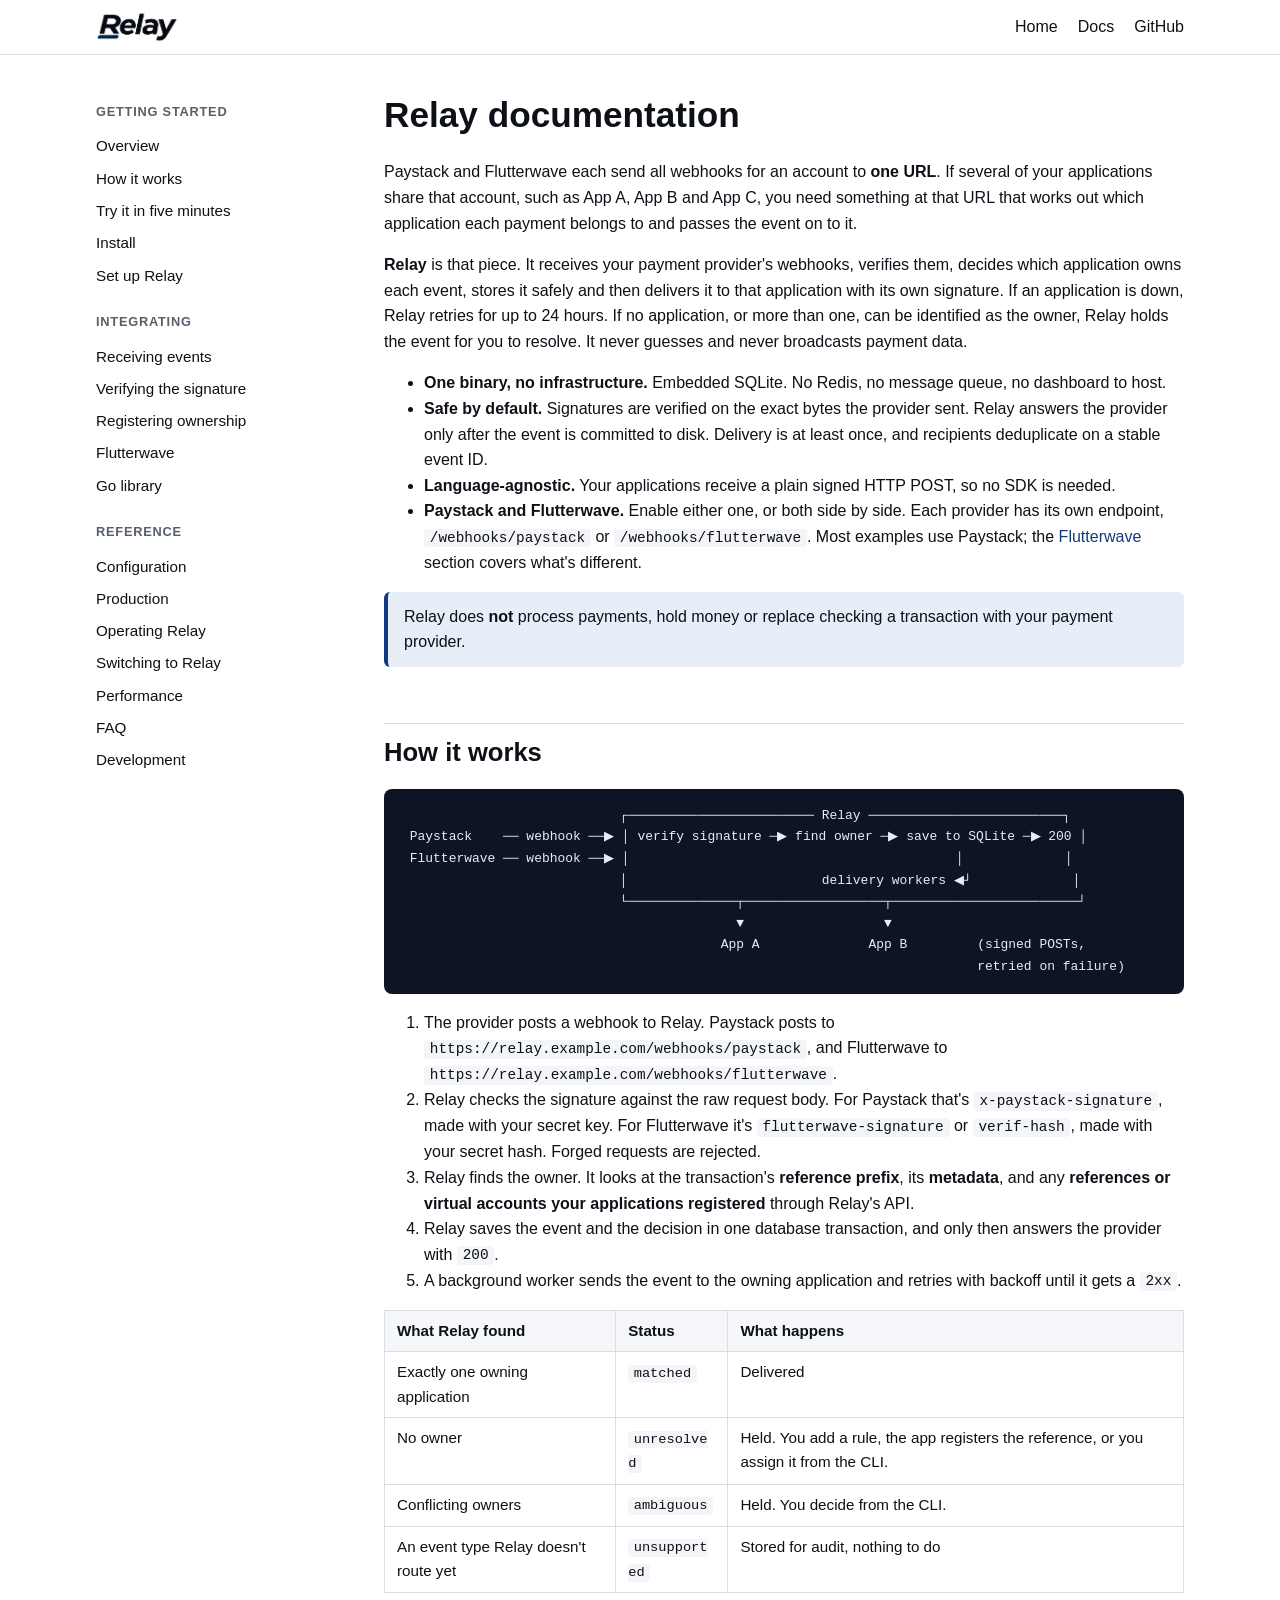
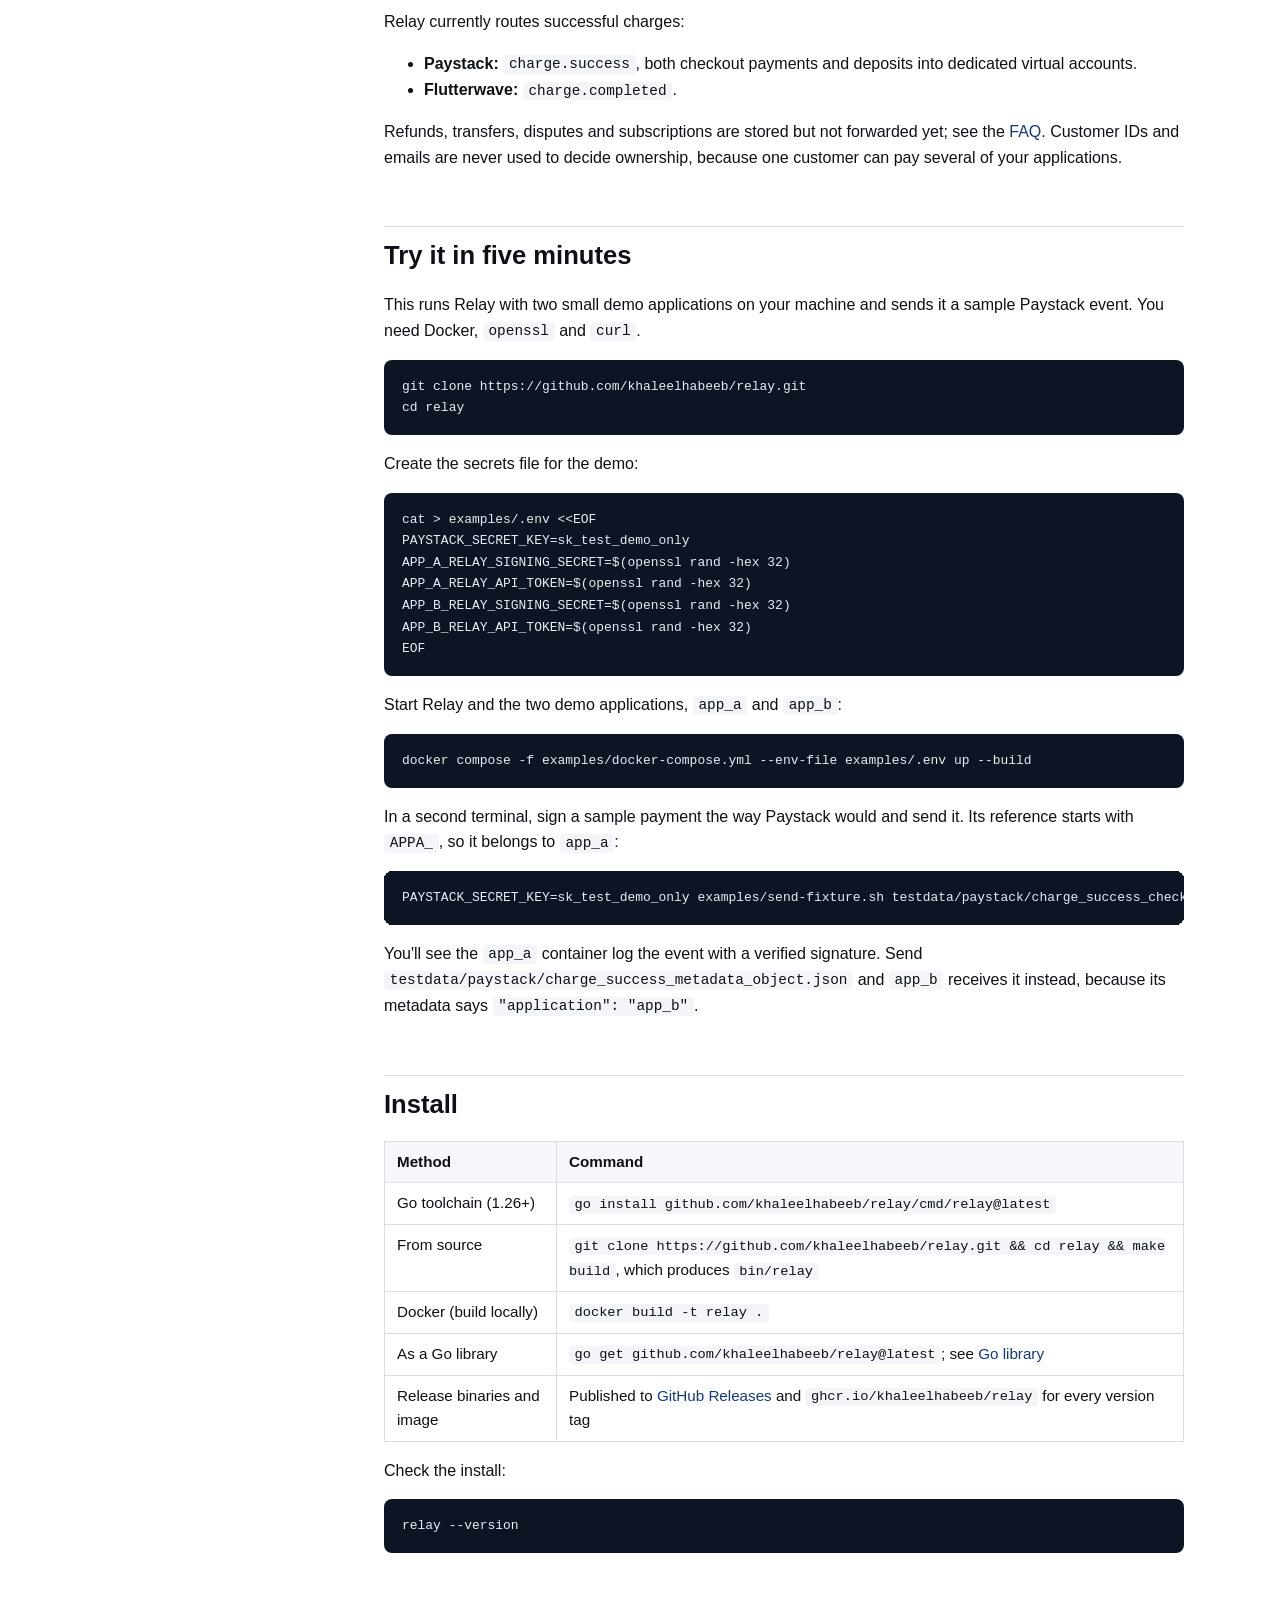
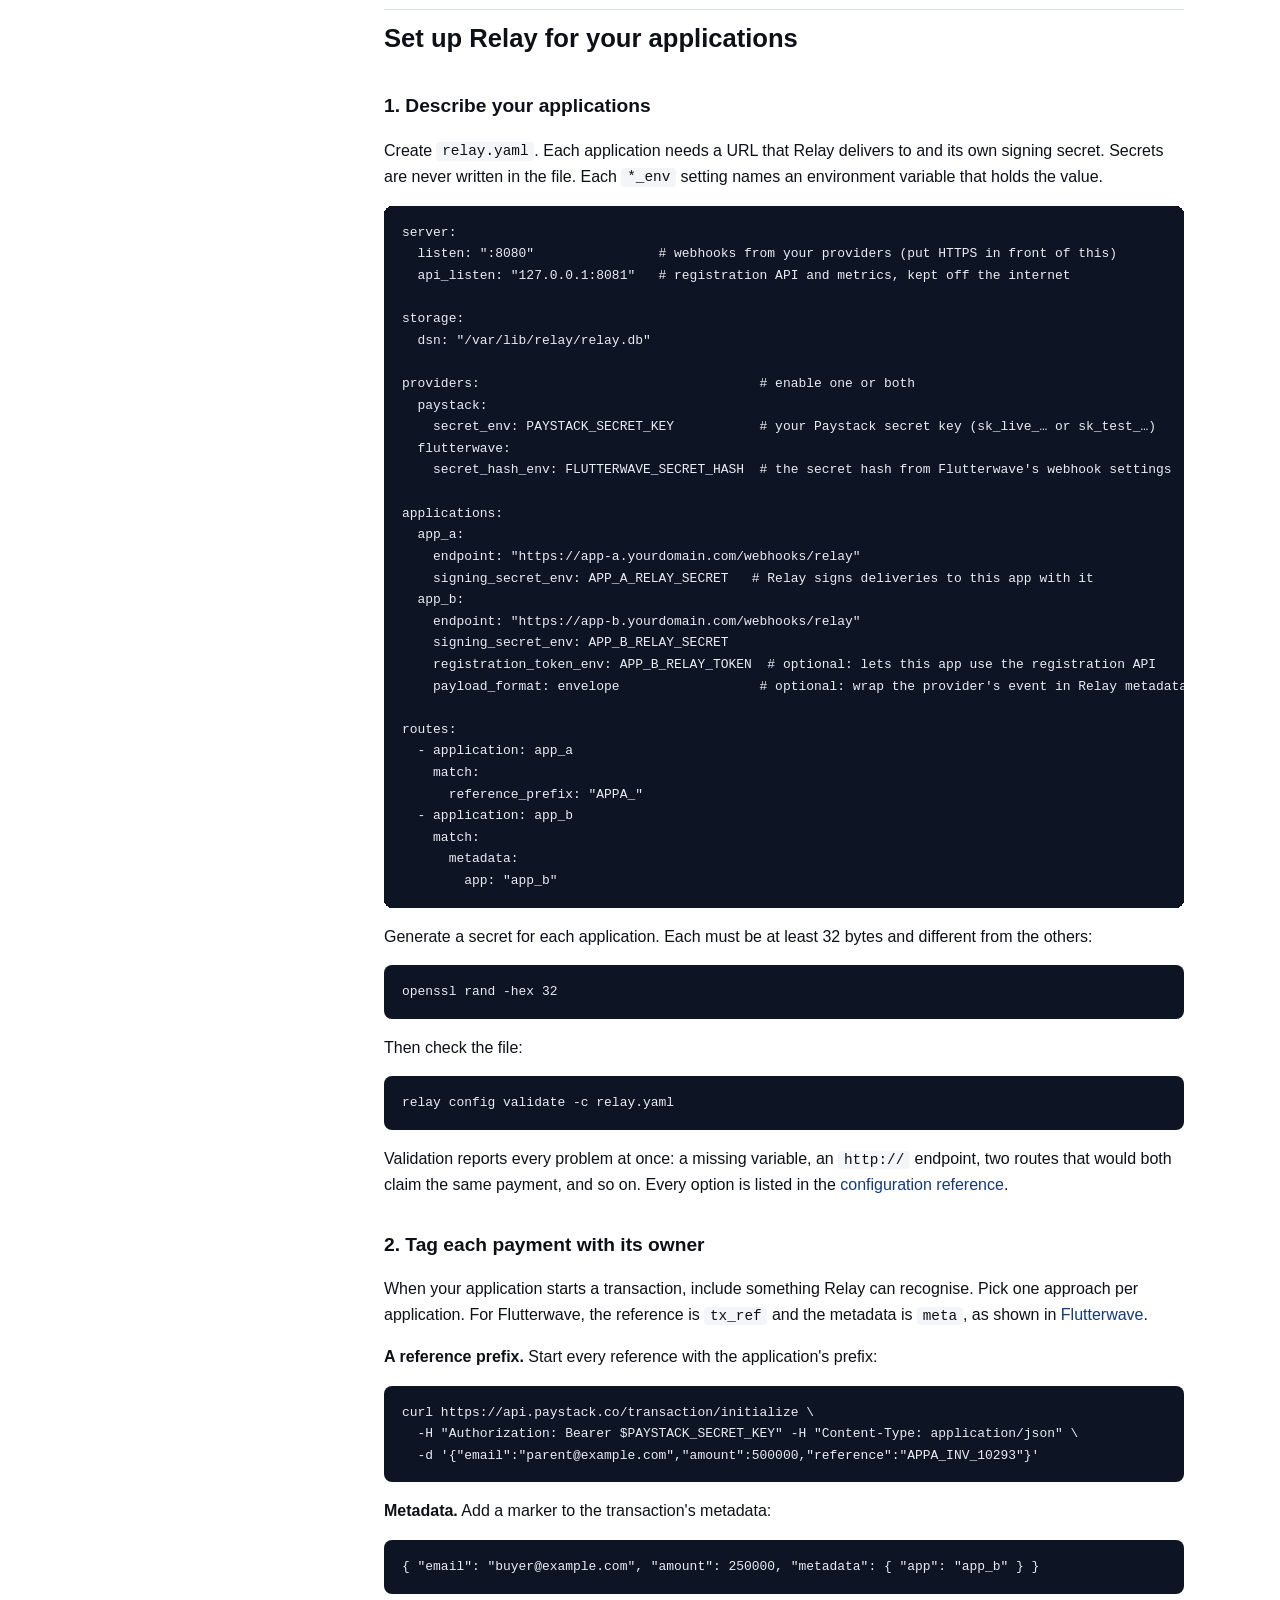
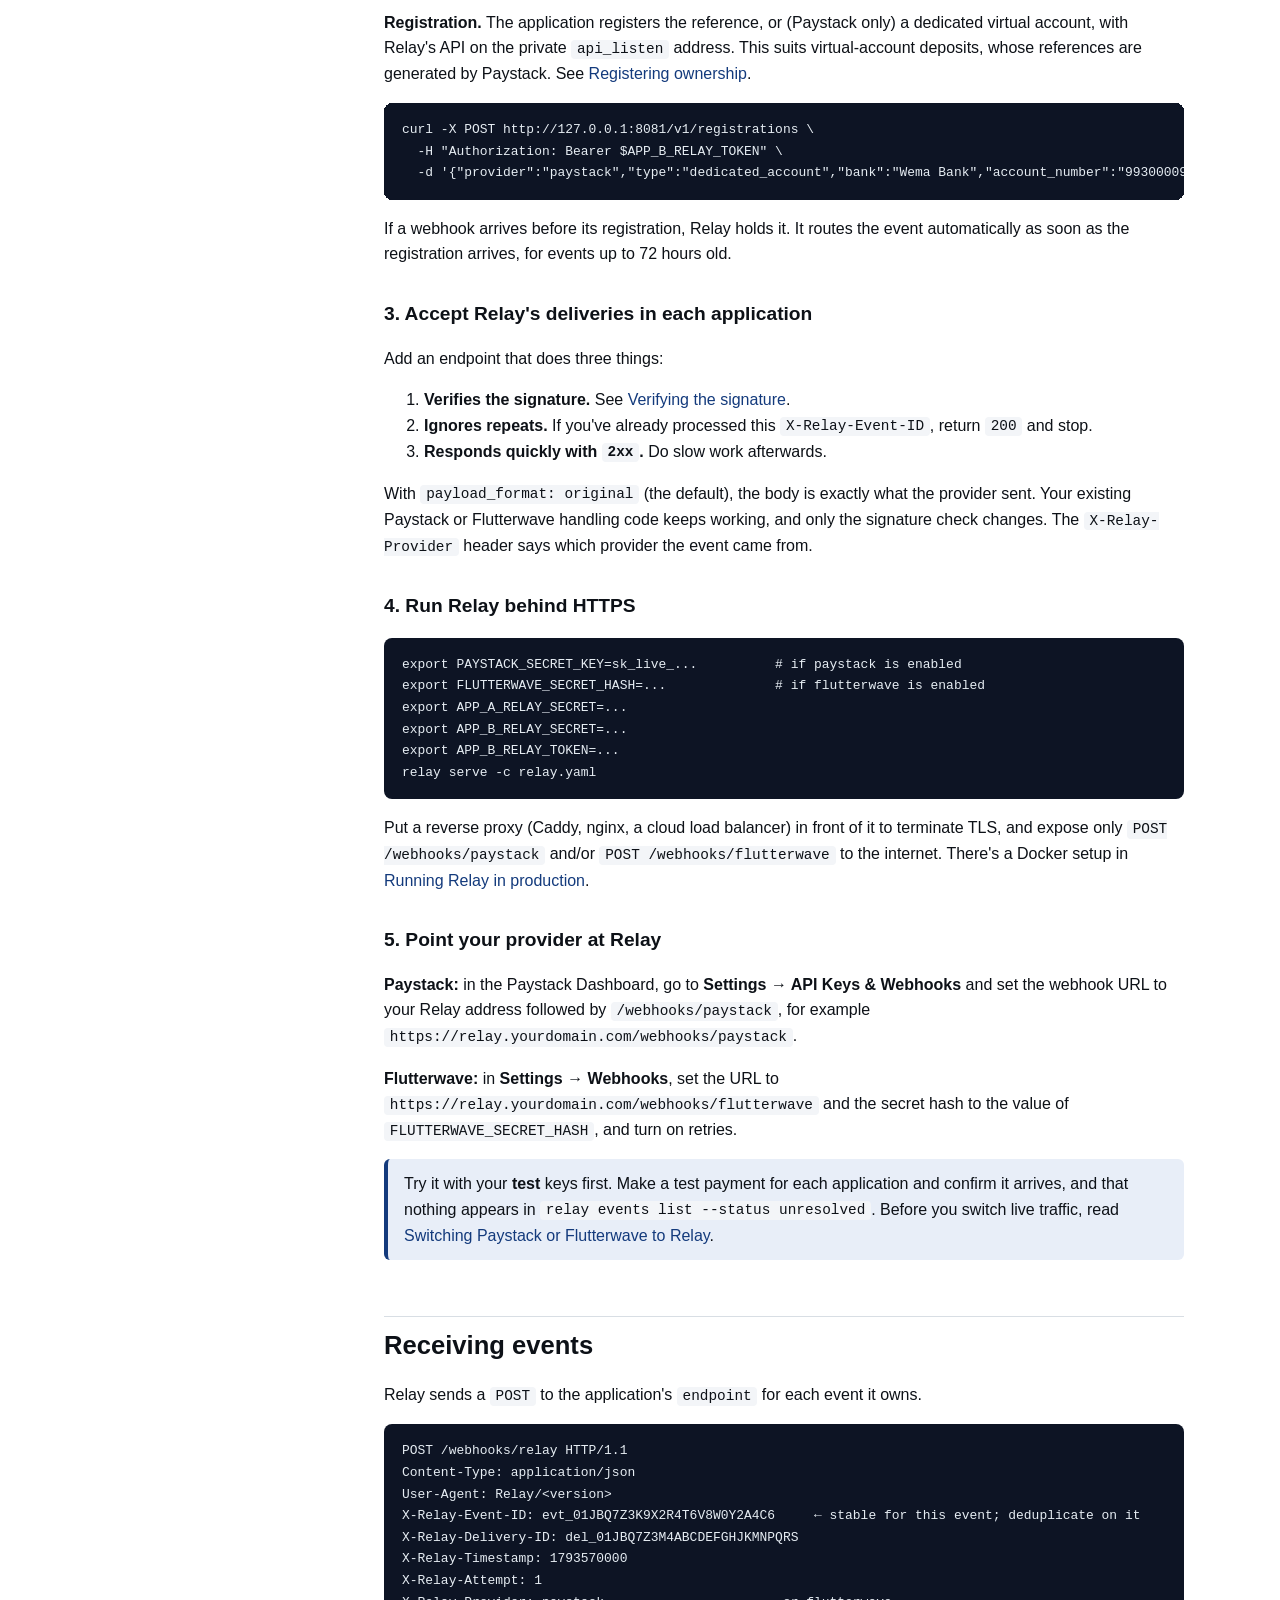
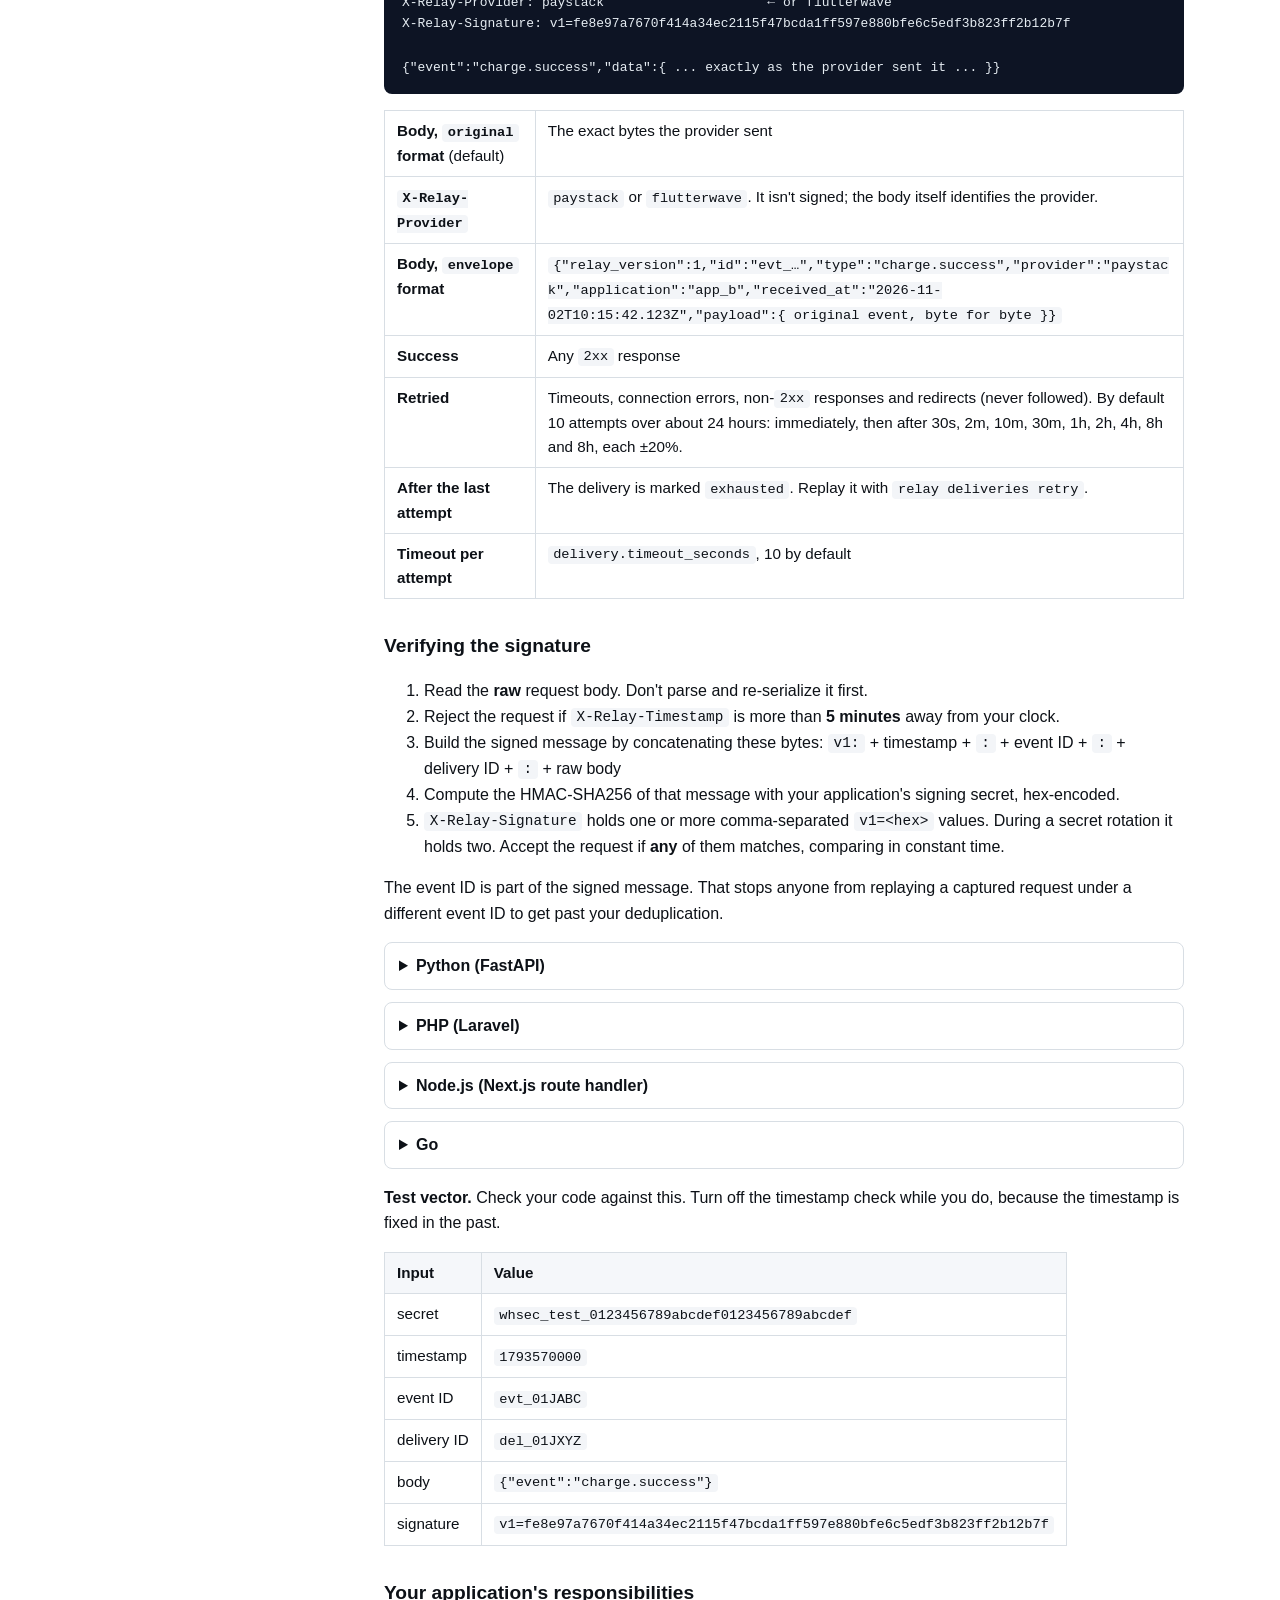
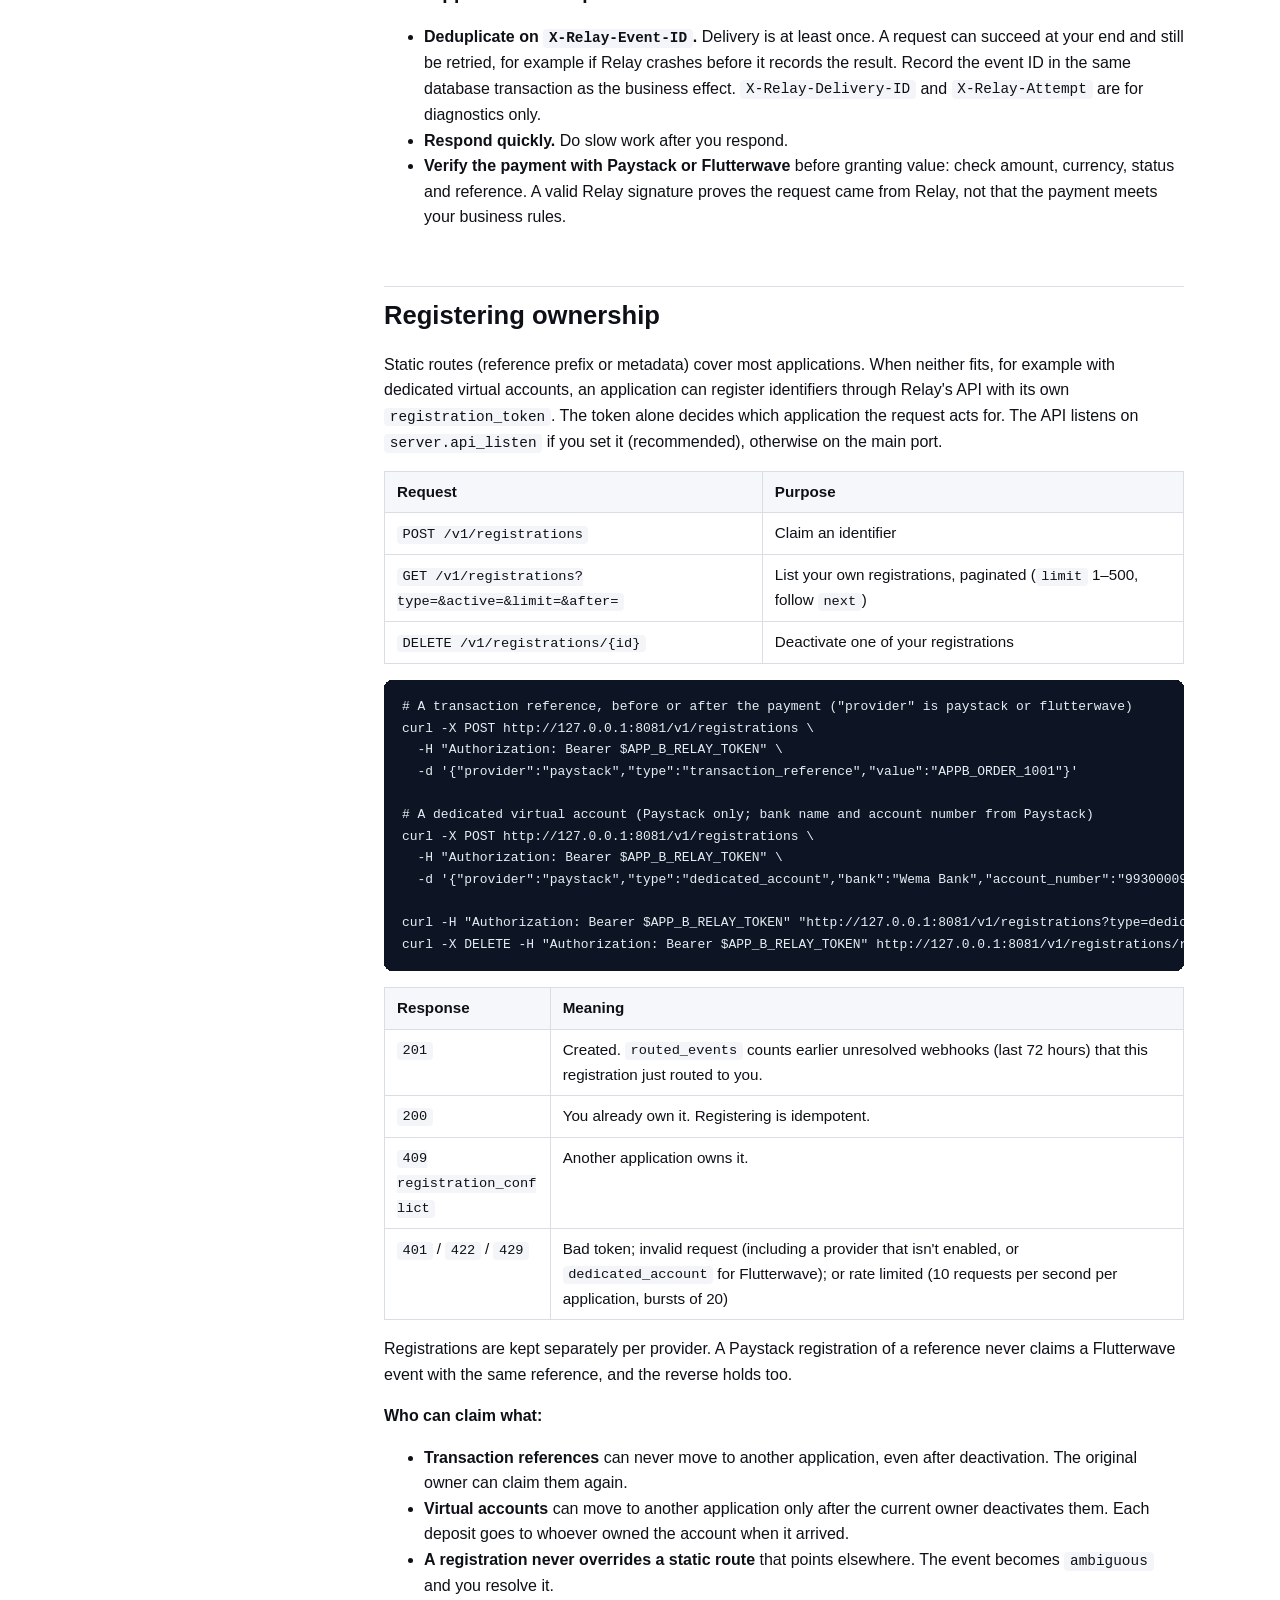
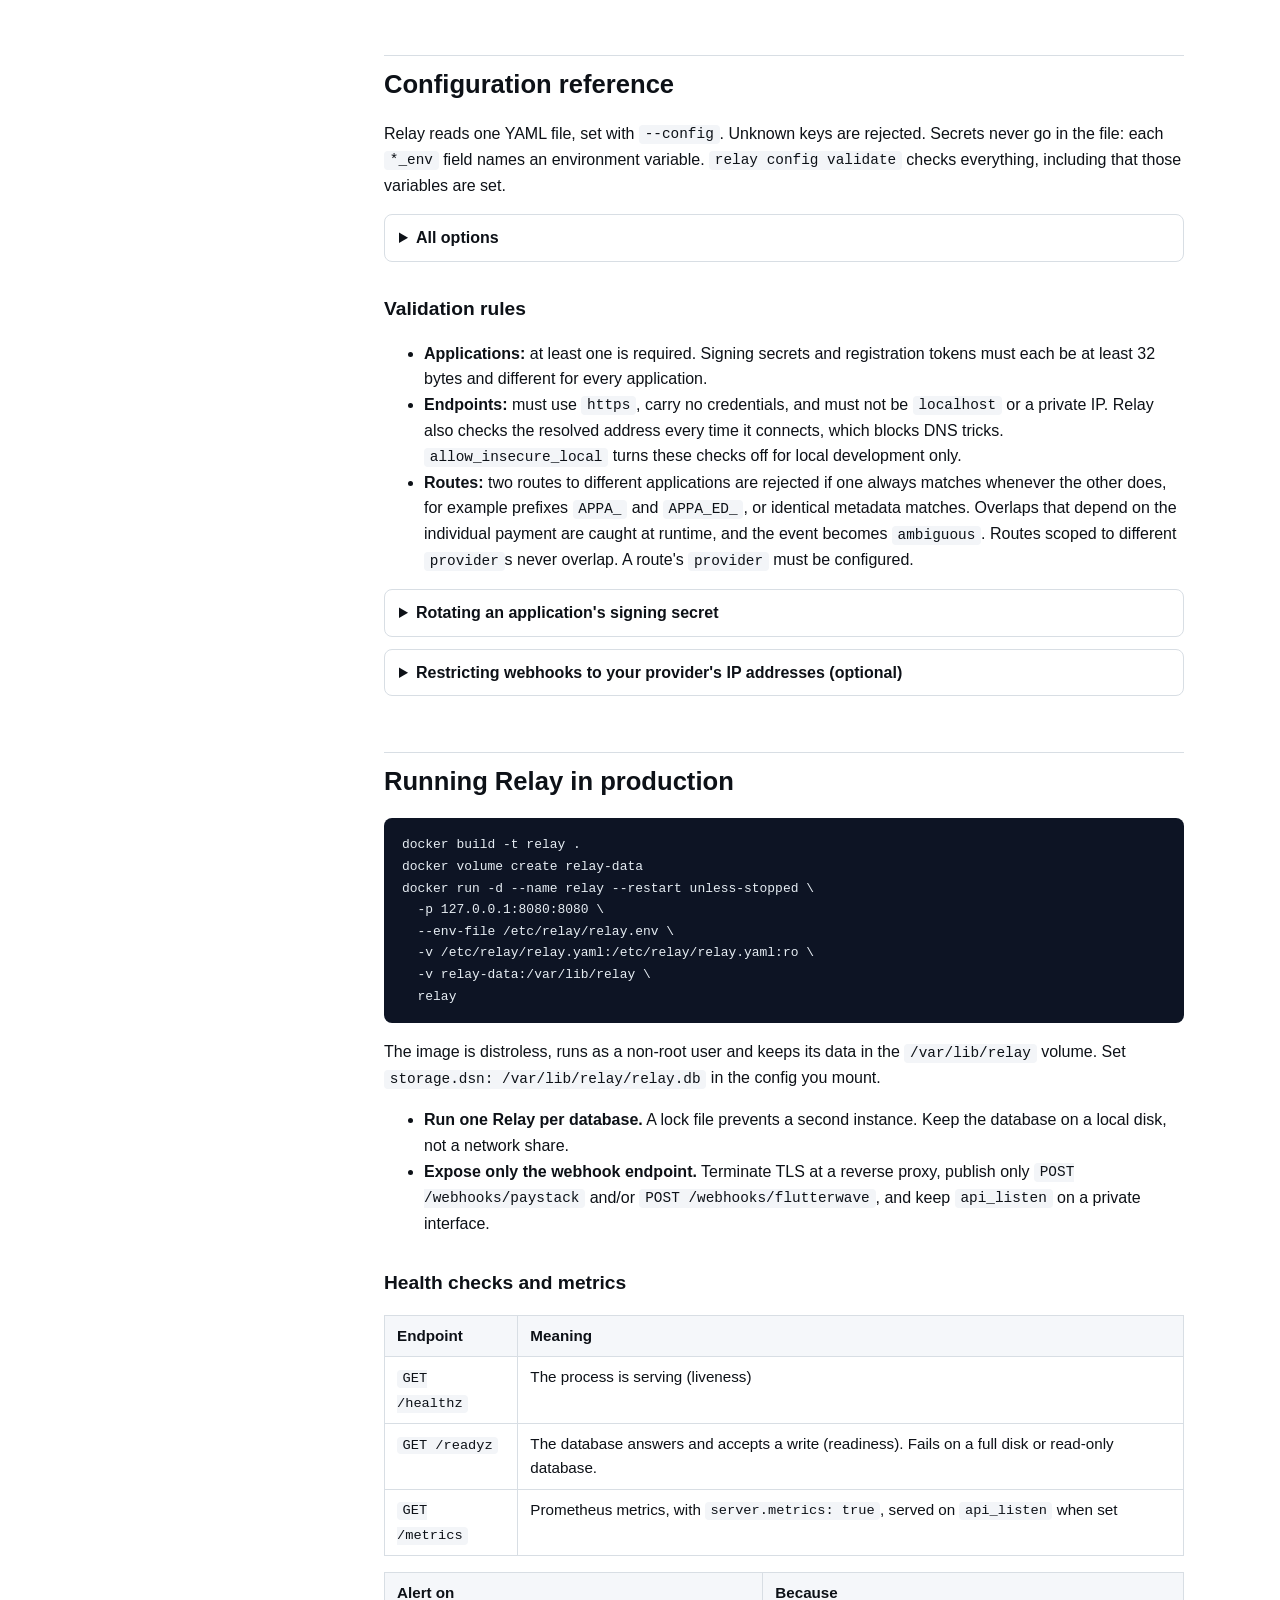
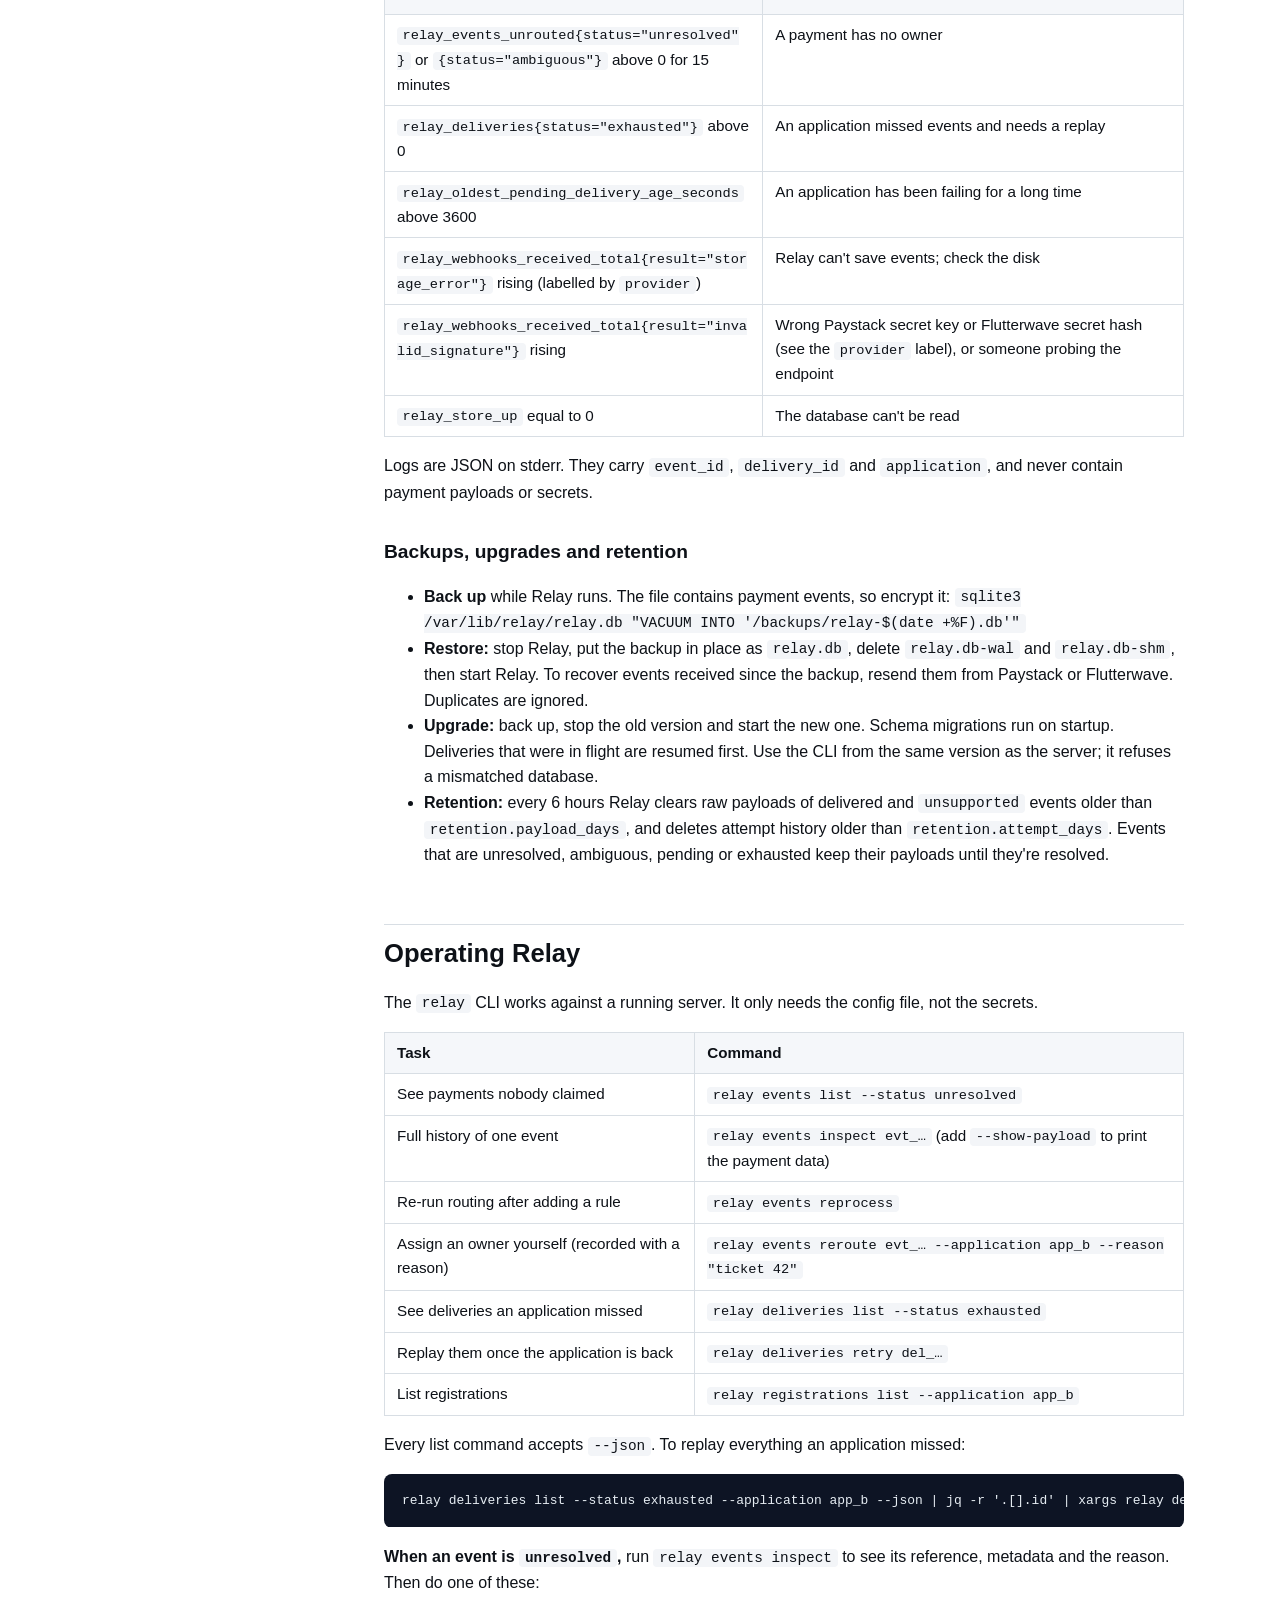
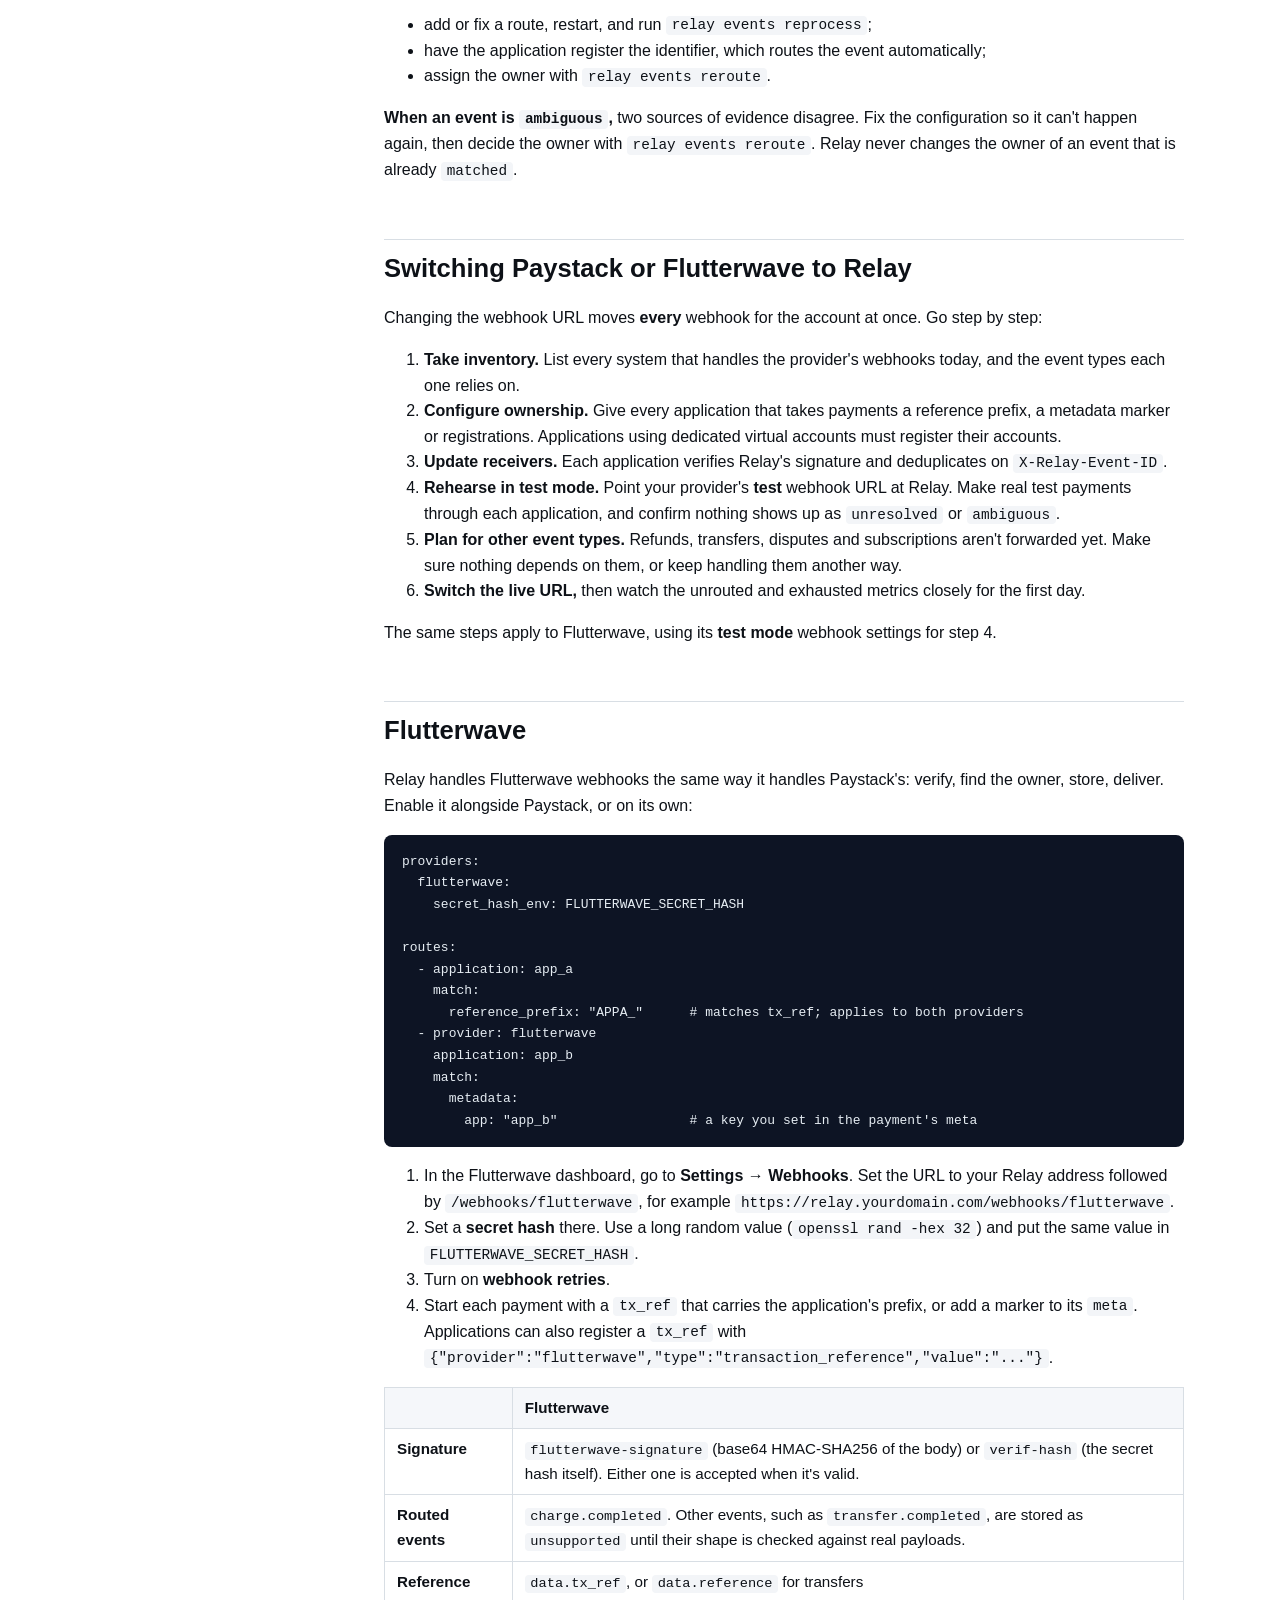
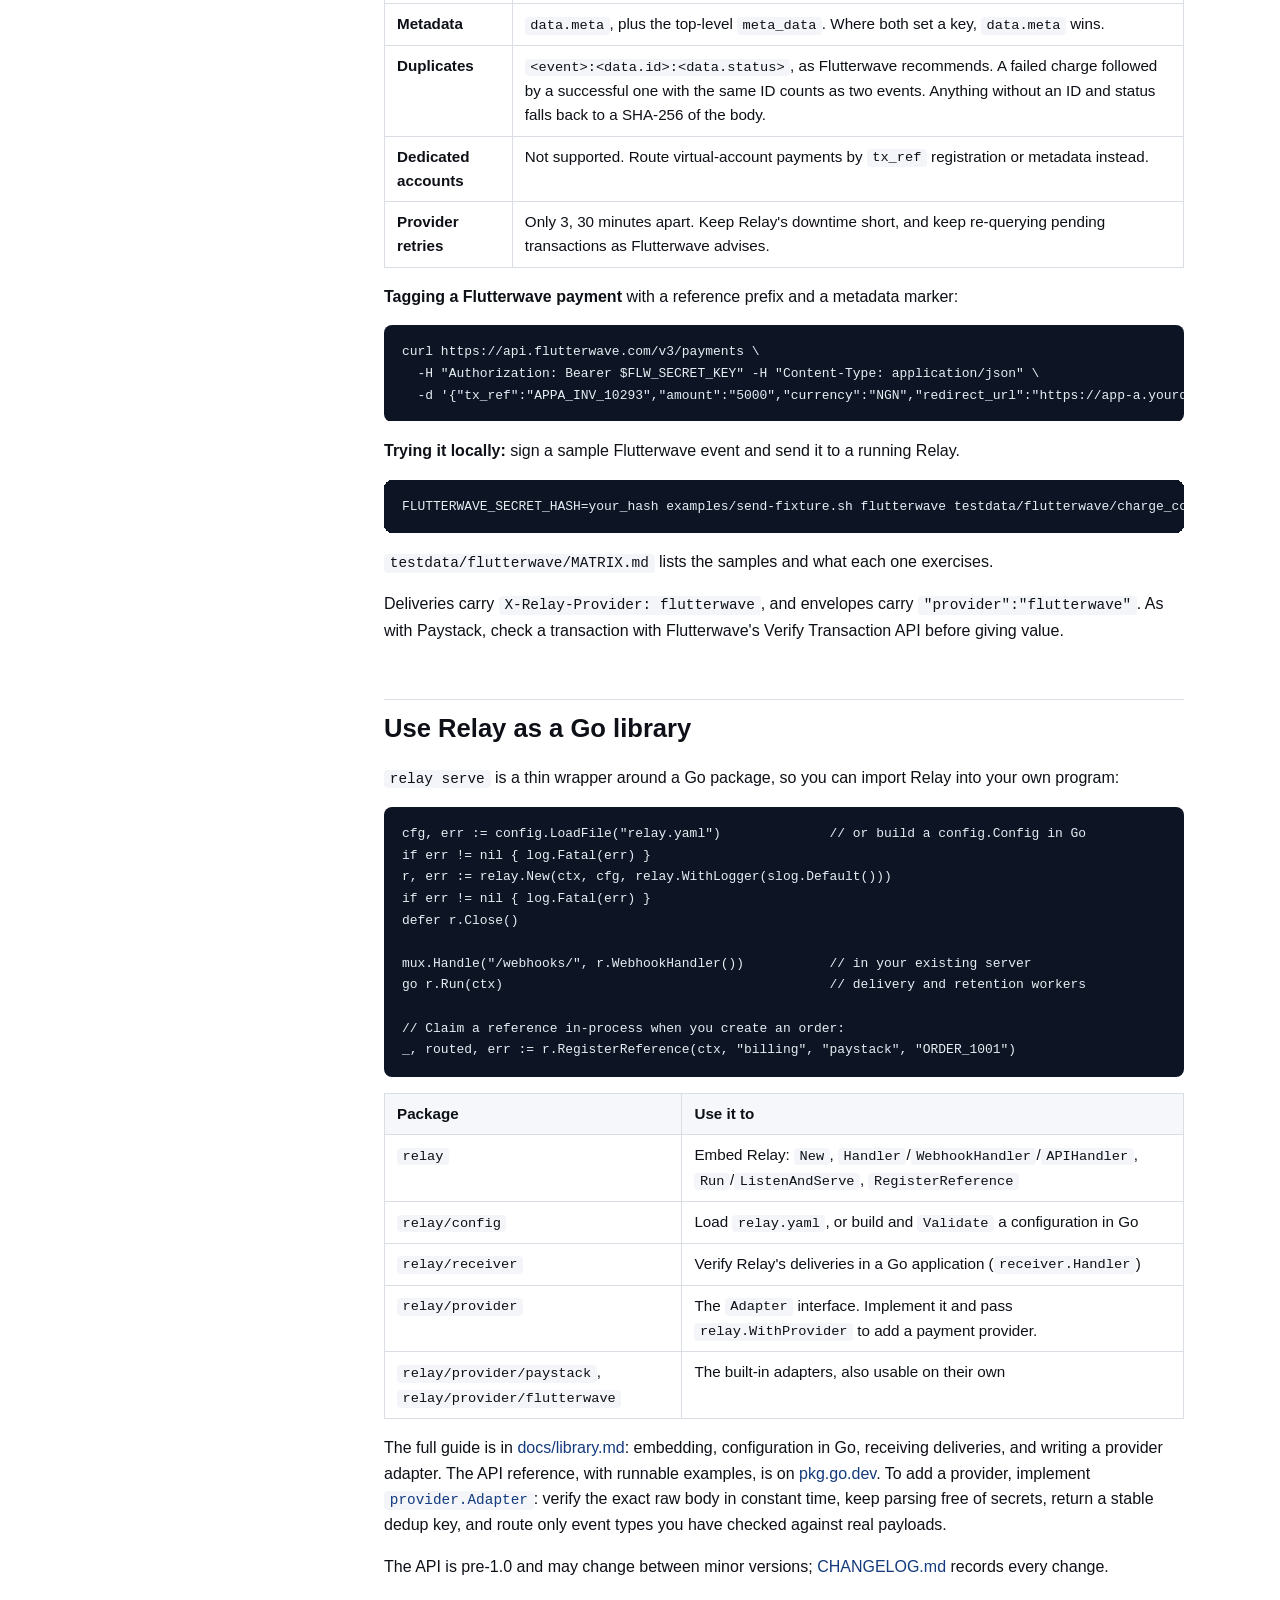
==== docs/docs.html @ 95b1c2e9 "documentation site" ====
<!doctype html>
<html lang="en">
<head>
  <meta charset="utf-8">
  <meta name="viewport" content="width=device-width, initial-scale=1">
  <title>Relay documentation</title>
  <meta name="description" content="Install, configure and operate Relay, the self-hosted webhook router for Paystack and Flutterwave.">
  <link rel="icon" href="assets/relay-logo.png">
  <link rel="stylesheet" href="style.css">
</head>
<body>

<header class="site-header">
  <div class="inner">
    <a class="logo" href="index.html" aria-label="Relay home">
      <picture>
        <source media="(prefers-color-scheme: dark)" srcset="assets/relay-logo-dark.png">
        <img src="assets/relay-logo.png" alt="Relay">
      </picture>
    </a>
    <nav>
      <a href="index.html">Home</a>
      <a href="docs.html">Docs</a>
      <a href="https://github.com/khaleelhabeeb/relay">GitHub</a>
    </nav>
  </div>
</header>

<div class="docs">
  <aside class="sidebar">
    <h4>Getting started</h4>
    <ul>
      <li><a href="#overview">Overview</a></li>
      <li><a href="#how-it-works">How it works</a></li>
      <li><a href="#try-it-in-five-minutes">Try it in five minutes</a></li>
      <li><a href="#install">Install</a></li>
      <li><a href="#set-up">Set up Relay</a></li>
    </ul>
    <h4>Integrating</h4>
    <ul>
      <li><a href="#receiving-events">Receiving events</a></li>
      <li><a href="#verifying-the-signature">Verifying the signature</a></li>
      <li><a href="#registering-ownership">Registering ownership</a></li>
      <li><a href="#flutterwave">Flutterwave</a></li>
      <li><a href="#go-library">Go library</a></li>
    </ul>
    <h4>Reference</h4>
    <ul>
      <li><a href="#configuration-reference">Configuration</a></li>
      <li><a href="#production">Production</a></li>
      <li><a href="#operating-relay">Operating Relay</a></li>
      <li><a href="#switching">Switching to Relay</a></li>
      <li><a href="#performance">Performance</a></li>
      <li><a href="#faq">FAQ</a></li>
      <li><a href="#development">Development</a></li>
    </ul>
  </aside>

  <main class="content">
    <h1 id="overview">Relay documentation</h1>
    <p>Paystack and Flutterwave each send all webhooks for an account to <strong>one URL</strong>. If several of
      your applications share that account, such as App A, App B and App C, you need something at that URL that
      works out which application each payment belongs to and passes the event on to it.</p>
    <p><strong>Relay</strong> is that piece. It receives your payment provider's webhooks, verifies them, decides
      which application owns each event, stores it safely and then delivers it to that application with its own
      signature. If an application is down, Relay retries for up to 24 hours. If no application, or more than one,
      can be identified as the owner, Relay holds the event for you to resolve. It never guesses and never
      broadcasts payment data.</p>
    <ul>
      <li><strong>One binary, no infrastructure.</strong> Embedded SQLite. No Redis, no message queue, no dashboard to host.</li>
      <li><strong>Safe by default.</strong> Signatures are verified on the exact bytes the provider sent. Relay answers
        the provider only after the event is committed to disk. Delivery is at least once, and recipients deduplicate
        on a stable event ID.</li>
      <li><strong>Language-agnostic.</strong> Your applications receive a plain signed HTTP POST, so no SDK is needed.</li>
      <li><strong>Paystack and Flutterwave.</strong> Enable either one, or both side by side. Each provider has its own
        endpoint, <code>/webhooks/paystack</code> or <code>/webhooks/flutterwave</code>. Most examples use Paystack;
        the <a href="#flutterwave">Flutterwave</a> section covers what's different.</li>
    </ul>
    <div class="note">Relay does <strong>not</strong> process payments, hold money or replace checking a transaction
      with your payment provider.</div>

    <!-- ───────────────────────────── How it works -->
    <h2 id="how-it-works">How it works</h2>
<pre><code>                            ┌──────────────────────── Relay ─────────────────────────┐
 Paystack    ── webhook ──▶ │ verify signature ─▶ find owner ─▶ save to SQLite ─▶ 200 │
 Flutterwave ── webhook ──▶ │                                          │             │
                            │                         delivery workers ◀┘             │
                            └──────────────┬──────────────────┬────────────────────────┘
                                           ▼                  ▼
                                         App A              App B         (signed POSTs,
                                                                          retried on failure)</code></pre>
    <ol>
      <li>The provider posts a webhook to Relay. Paystack posts to
        <code>https://relay.example.com/webhooks/paystack</code>, and Flutterwave to
        <code>https://relay.example.com/webhooks/flutterwave</code>.</li>
      <li>Relay checks the signature against the raw request body. For Paystack that's
        <code>x-paystack-signature</code>, made with your secret key. For Flutterwave it's
        <code>flutterwave-signature</code> or <code>verif-hash</code>, made with your secret hash. Forged requests
        are rejected.</li>
      <li>Relay finds the owner. It looks at the transaction's <strong>reference prefix</strong>, its
        <strong>metadata</strong>, and any <strong>references or virtual accounts your applications registered</strong>
        through Relay's API.</li>
      <li>Relay saves the event and the decision in one database transaction, and only then answers the provider
        with <code>200</code>.</li>
      <li>A background worker sends the event to the owning application and retries with backoff until it gets a
        <code>2xx</code>.</li>
    </ol>
    <table>
      <tr><th>What Relay found</th><th>Status</th><th>What happens</th></tr>
      <tr><td>Exactly one owning application</td><td><code>matched</code></td><td>Delivered</td></tr>
      <tr><td>No owner</td><td><code>unresolved</code></td><td>Held. You add a rule, the app registers the reference, or you assign it from the CLI.</td></tr>
      <tr><td>Conflicting owners</td><td><code>ambiguous</code></td><td>Held. You decide from the CLI.</td></tr>
      <tr><td>An event type Relay doesn't route yet</td><td><code>unsupported</code></td><td>Stored for audit, nothing to do</td></tr>
    </table>
    <p>Relay currently routes successful charges:</p>
    <ul>
      <li><strong>Paystack:</strong> <code>charge.success</code>, both checkout payments and deposits into dedicated virtual accounts.</li>
      <li><strong>Flutterwave:</strong> <code>charge.completed</code>.</li>
    </ul>
    <p>Refunds, transfers, disputes and subscriptions are stored but not forwarded yet; see the <a href="#faq">FAQ</a>.
      Customer IDs and emails are never used to decide ownership, because one customer can pay several of your
      applications.</p>

    <!-- ───────────────────────────── Try it -->
    <h2 id="try-it-in-five-minutes">Try it in five minutes</h2>
    <p>This runs Relay with two small demo applications on your machine and sends it a sample Paystack event. You
      need Docker, <code>openssl</code> and <code>curl</code>.</p>
<pre><code>git clone https://github.com/khaleelhabeeb/relay.git
cd relay</code></pre>
    <p>Create the secrets file for the demo:</p>
<pre><code>cat &gt; examples/.env &lt;&lt;EOF
PAYSTACK_SECRET_KEY=sk_test_demo_only
APP_A_RELAY_SIGNING_SECRET=$(openssl rand -hex 32)
APP_A_RELAY_API_TOKEN=$(openssl rand -hex 32)
APP_B_RELAY_SIGNING_SECRET=$(openssl rand -hex 32)
APP_B_RELAY_API_TOKEN=$(openssl rand -hex 32)
EOF</code></pre>
    <p>Start Relay and the two demo applications, <code>app_a</code> and <code>app_b</code>:</p>
<pre><code>docker compose -f examples/docker-compose.yml --env-file examples/.env up --build</code></pre>
    <p>In a second terminal, sign a sample payment the way Paystack would and send it. Its reference starts with
      <code>APPA_</code>, so it belongs to <code>app_a</code>:</p>
<pre><code>PAYSTACK_SECRET_KEY=sk_test_demo_only examples/send-fixture.sh testdata/paystack/charge_success_checkout.json</code></pre>
    <p>You'll see the <code>app_a</code> container log the event with a verified signature. Send
      <code>testdata/paystack/charge_success_metadata_object.json</code> and <code>app_b</code> receives it instead,
      because its metadata says <code>"application": "app_b"</code>.</p>

    <!-- ───────────────────────────── Install -->
    <h2 id="install">Install</h2>
    <table>
      <tr><th>Method</th><th>Command</th></tr>
      <tr><td>Go toolchain (1.26+)</td><td><code>go install github.com/khaleelhabeeb/relay/cmd/relay@latest</code></td></tr>
      <tr><td>From source</td><td><code>git clone https://github.com/khaleelhabeeb/relay.git &amp;&amp; cd relay &amp;&amp; make build</code>, which produces <code>bin/relay</code></td></tr>
      <tr><td>Docker (build locally)</td><td><code>docker build -t relay .</code></td></tr>
      <tr><td>As a Go library</td><td><code>go get github.com/khaleelhabeeb/relay@latest</code>; see <a href="#go-library">Go library</a></td></tr>
      <tr><td>Release binaries and image</td><td>Published to <a href="https://github.com/khaleelhabeeb/relay/releases">GitHub Releases</a> and <code>ghcr.io/khaleelhabeeb/relay</code> for every version tag</td></tr>
    </table>
    <p>Check the install:</p>
<pre><code>relay --version</code></pre>

    <!-- ───────────────────────────── Set up -->
    <h2 id="set-up">Set up Relay for your applications</h2>

    <h3>1. Describe your applications</h3>
    <p>Create <code>relay.yaml</code>. Each application needs a URL that Relay delivers to and its own signing
      secret. Secrets are never written in the file. Each <code>*_env</code> setting names an environment variable
      that holds the value.</p>
<pre><code>server:
  listen: ":8080"                # webhooks from your providers (put HTTPS in front of this)
  api_listen: "127.0.0.1:8081"   # registration API and metrics, kept off the internet

storage:
  dsn: "/var/lib/relay/relay.db"

providers:                                    # enable one or both
  paystack:
    secret_env: PAYSTACK_SECRET_KEY           # your Paystack secret key (sk_live_… or sk_test_…)
  flutterwave:
    secret_hash_env: FLUTTERWAVE_SECRET_HASH  # the secret hash from Flutterwave's webhook settings

applications:
  app_a:
    endpoint: "https://app-a.yourdomain.com/webhooks/relay"
    signing_secret_env: APP_A_RELAY_SECRET   # Relay signs deliveries to this app with it
  app_b:
    endpoint: "https://app-b.yourdomain.com/webhooks/relay"
    signing_secret_env: APP_B_RELAY_SECRET
    registration_token_env: APP_B_RELAY_TOKEN  # optional: lets this app use the registration API
    payload_format: envelope                  # optional: wrap the provider's event in Relay metadata

routes:
  - application: app_a
    match:
      reference_prefix: "APPA_"
  - application: app_b
    match:
      metadata:
        app: "app_b"</code></pre>
    <p>Generate a secret for each application. Each must be at least 32 bytes and different from the others:</p>
<pre><code>openssl rand -hex 32</code></pre>
    <p>Then check the file:</p>
<pre><code>relay config validate -c relay.yaml</code></pre>
    <p>Validation reports every problem at once: a missing variable, an <code>http://</code> endpoint, two routes
      that would both claim the same payment, and so on. Every option is listed in the
      <a href="#configuration-reference">configuration reference</a>.</p>

    <h3>2. Tag each payment with its owner</h3>
    <p>When your application starts a transaction, include something Relay can recognise. Pick one approach per
      application. For Flutterwave, the reference is <code>tx_ref</code> and the metadata is <code>meta</code>, as
      shown in <a href="#flutterwave">Flutterwave</a>.</p>
    <p><strong>A reference prefix.</strong> Start every reference with the application's prefix:</p>
<pre><code>curl https://api.paystack.co/transaction/initialize \
  -H "Authorization: Bearer $PAYSTACK_SECRET_KEY" -H "Content-Type: application/json" \
  -d '{"email":"parent@example.com","amount":500000,"reference":"APPA_INV_10293"}'</code></pre>
    <p><strong>Metadata.</strong> Add a marker to the transaction's metadata:</p>
<pre><code>{ "email": "buyer@example.com", "amount": 250000, "metadata": { "app": "app_b" } }</code></pre>
    <p><strong>Registration.</strong> The application registers the reference, or (Paystack only) a dedicated
      virtual account, with Relay's API on the private <code>api_listen</code> address. This suits virtual-account
      deposits, whose references are generated by Paystack. See <a href="#registering-ownership">Registering ownership</a>.</p>
<pre><code>curl -X POST http://127.0.0.1:8081/v1/registrations \
  -H "Authorization: Bearer $APP_B_RELAY_TOKEN" \
  -d '{"provider":"paystack","type":"dedicated_account","bank":"Wema Bank","account_number":"9930000902"}'</code></pre>
    <p>If a webhook arrives before its registration, Relay holds it. It routes the event automatically as soon as
      the registration arrives, for events up to 72 hours old.</p>

    <h3>3. Accept Relay's deliveries in each application</h3>
    <p>Add an endpoint that does three things:</p>
    <ol>
      <li><strong>Verifies the signature.</strong> See <a href="#verifying-the-signature">Verifying the signature</a>.</li>
      <li><strong>Ignores repeats.</strong> If you've already processed this <code>X-Relay-Event-ID</code>, return <code>200</code> and stop.</li>
      <li><strong>Responds quickly with <code>2xx</code>.</strong> Do slow work afterwards.</li>
    </ol>
    <p>With <code>payload_format: original</code> (the default), the body is exactly what the provider sent. Your
      existing Paystack or Flutterwave handling code keeps working, and only the signature check changes. The
      <code>X-Relay-Provider</code> header says which provider the event came from.</p>

    <h3>4. Run Relay behind HTTPS</h3>
<pre><code>export PAYSTACK_SECRET_KEY=sk_live_...          # if paystack is enabled
export FLUTTERWAVE_SECRET_HASH=...              # if flutterwave is enabled
export APP_A_RELAY_SECRET=...
export APP_B_RELAY_SECRET=...
export APP_B_RELAY_TOKEN=...
relay serve -c relay.yaml</code></pre>
    <p>Put a reverse proxy (Caddy, nginx, a cloud load balancer) in front of it to terminate TLS, and expose only
      <code>POST /webhooks/paystack</code> and/or <code>POST /webhooks/flutterwave</code> to the internet. There's a
      Docker setup in <a href="#production">Running Relay in production</a>.</p>

    <h3>5. Point your provider at Relay</h3>
    <p><strong>Paystack:</strong> in the Paystack Dashboard, go to <strong>Settings → API Keys &amp; Webhooks</strong>
      and set the webhook URL to your Relay address followed by <code>/webhooks/paystack</code>, for example
      <code>https://relay.yourdomain.com/webhooks/paystack</code>.</p>
    <p><strong>Flutterwave:</strong> in <strong>Settings → Webhooks</strong>, set the URL to
      <code>https://relay.yourdomain.com/webhooks/flutterwave</code> and the secret hash to the value of
      <code>FLUTTERWAVE_SECRET_HASH</code>, and turn on retries.</p>
    <div class="note">Try it with your <strong>test</strong> keys first. Make a test payment for each application and
      confirm it arrives, and that nothing appears in <code>relay events list --status unresolved</code>. Before you
      switch live traffic, read <a href="#switching">Switching Paystack or Flutterwave to Relay</a>.</div>

    <!-- ───────────────────────────── Receiving -->
    <h2 id="receiving-events">Receiving events</h2>
    <p>Relay sends a <code>POST</code> to the application's <code>endpoint</code> for each event it owns.</p>
<pre><code>POST /webhooks/relay HTTP/1.1
Content-Type: application/json
User-Agent: Relay/&lt;version&gt;
X-Relay-Event-ID: evt_01JBQ7Z3K9X2R4T6V8W0Y2A4C6     ← stable for this event; deduplicate on it
X-Relay-Delivery-ID: del_01JBQ7Z3M4ABCDEFGHJKMNPQRS
X-Relay-Timestamp: 1793570000
X-Relay-Attempt: 1
X-Relay-Provider: paystack                     ← or flutterwave
X-Relay-Signature: v1=fe8e97a7670f414a34ec2115f47bcda1ff597e880bfe6c5edf3b823ff2b12b7f

{"event":"charge.success","data":{ ... exactly as the provider sent it ... }}</code></pre>
    <table>
      <tr><td><strong>Body, <code>original</code> format</strong> (default)</td><td>The exact bytes the provider sent</td></tr>
      <tr><td><strong><code>X-Relay-Provider</code></strong></td><td><code>paystack</code> or <code>flutterwave</code>. It isn't signed; the body itself identifies the provider.</td></tr>
      <tr><td><strong>Body, <code>envelope</code> format</strong></td><td><code>{"relay_version":1,"id":"evt_…","type":"charge.success","provider":"paystack","application":"app_b","received_at":"2026-11-02T10:15:42.123Z","payload":{ original event, byte for byte }}</code></td></tr>
      <tr><td><strong>Success</strong></td><td>Any <code>2xx</code> response</td></tr>
      <tr><td><strong>Retried</strong></td><td>Timeouts, connection errors, non-<code>2xx</code> responses and redirects (never followed). By default 10 attempts over about 24 hours: immediately, then after 30s, 2m, 10m, 30m, 1h, 2h, 4h, 8h and 8h, each ±20%.</td></tr>
      <tr><td><strong>After the last attempt</strong></td><td>The delivery is marked <code>exhausted</code>. Replay it with <code>relay deliveries retry</code>.</td></tr>
      <tr><td><strong>Timeout per attempt</strong></td><td><code>delivery.timeout_seconds</code>, 10 by default</td></tr>
    </table>

    <h3 id="verifying-the-signature">Verifying the signature</h3>
    <ol>
      <li>Read the <strong>raw</strong> request body. Don't parse and re-serialize it first.</li>
      <li>Reject the request if <code>X-Relay-Timestamp</code> is more than <strong>5 minutes</strong> away from your clock.</li>
      <li>Build the signed message by concatenating these bytes:
        <code>v1:</code> + timestamp + <code>:</code> + event ID + <code>:</code> + delivery ID + <code>:</code> + raw body</li>
      <li>Compute the HMAC-SHA256 of that message with your application's signing secret, hex-encoded.</li>
      <li><code>X-Relay-Signature</code> holds one or more comma-separated <code>v1=&lt;hex&gt;</code> values. During a
        secret rotation it holds two. Accept the request if <strong>any</strong> of them matches, comparing in
        constant time.</li>
    </ol>
    <p>The event ID is part of the signed message. That stops anyone from replaying a captured request under a
      different event ID to get past your deduplication.</p>

    <details>
      <summary>Python (FastAPI)</summary>
<pre><code>import hashlib, hmac, time
from fastapi import FastAPI, Request, HTTPException

SECRET = b"..."  # RELAY signing secret for this app
app = FastAPI()

def relay_verified(headers, body: bytes, tolerance: int = 300) -&gt; bool:
    ts = headers.get("x-relay-timestamp", "")
    if not ts.isdigit() or abs(time.time() - int(ts)) &gt; tolerance:
        return False
    msg = f"v1:{ts}:{headers.get('x-relay-event-id', '')}:{headers.get('x-relay-delivery-id', '')}:".encode() + body
    expected = hmac.new(SECRET, msg, hashlib.sha256).hexdigest()
    return any(p.strip().startswith("v1=") and hmac.compare_digest(p.strip()[3:], expected)
               for p in headers.get("x-relay-signature", "").split(","))

@app.post("/webhooks/relay")
async def relay_webhook(request: Request):
    body = await request.body()
    if not relay_verified(request.headers, body):
        raise HTTPException(401)
    event_id = request.headers["x-relay-event-id"]
    # if already_processed(event_id): return {"ok": True}
    # ... verify the transaction with your provider, apply effects, record event_id in the same DB transaction
    return {"ok": True}</code></pre>
    </details>

    <details>
      <summary>PHP (Laravel)</summary>
<pre><code>function relay_verified(string $secret, \Illuminate\Http\Request $request, int $tolerance = 300): bool
{
    $ts = (string) $request-&gt;header('X-Relay-Timestamp', '');
    if (!ctype_digit($ts) || abs(time() - (int) $ts) &gt; $tolerance) {
        return false;
    }
    $message = 'v1:' . $ts . ':' . $request-&gt;header('X-Relay-Event-ID', '') . ':'
        . $request-&gt;header('X-Relay-Delivery-ID', '') . ':' . $request-&gt;getContent();
    $expected = hash_hmac('sha256', $message, $secret);
    foreach (explode(',', (string) $request-&gt;header('X-Relay-Signature', '')) as $part) {
        $part = trim($part);
        if (str_starts_with($part, 'v1=') &amp;&amp; hash_equals($expected, substr($part, 3))) {
            return true;
        }
    }
    return false;
}

Route::post('/webhooks/relay', function (\Illuminate\Http\Request $request) {
    abort_unless(relay_verified(config('services.relay.secret'), $request), 401);
    $eventId = $request-&gt;header('X-Relay-Event-ID');
    // Deduplicate on $eventId, verify with your provider, then fulfil.
    return response()-&gt;noContent();
});</code></pre>
      <p>Exclude this route from CSRF protection.</p>
    </details>

    <details>
      <summary>Node.js (Next.js route handler)</summary>
<pre><code>import crypto from "node:crypto";

export function relayVerified(secret: string, headers: Headers, body: Buffer, toleranceSec = 300): boolean {
  const ts = headers.get("x-relay-timestamp") ?? "";
  if (!/^\d+$/.test(ts) || Math.abs(Date.now() / 1000 - Number(ts)) &gt; toleranceSec) return false;
  const expected = crypto
    .createHmac("sha256", secret)
    .update(`v1:${ts}:${headers.get("x-relay-event-id") ?? ""}:${headers.get("x-relay-delivery-id") ?? ""}:`)
    .update(body)
    .digest();
  return (headers.get("x-relay-signature") ?? "").split(",").some((part) =&gt; {
    const p = part.trim();
    if (!p.startsWith("v1=")) return false;
    const got = Buffer.from(p.slice(3), "hex");
    return got.length === expected.length &amp;&amp; crypto.timingSafeEqual(got, expected);
  });
}

// app/webhooks/relay/route.ts
export async function POST(req: Request) {
  const body = Buffer.from(await req.arrayBuffer());
  if (!relayVerified(process.env.RELAY_SIGNING_SECRET!, req.headers, body)) {
    return new Response("invalid signature", { status: 401 });
  }
  const eventId = req.headers.get("x-relay-event-id")!;
  // Deduplicate on eventId, verify with your provider, then fulfil.
  return new Response(null, { status: 204 });
}</code></pre>
    </details>

    <details>
      <summary>Go</summary>
      <p>Package <a href="https://pkg.go.dev/github.com/khaleelhabeeb/relay/receiver"><code>receiver</code></a> does this for you:</p>
<pre><code>http.Handle("/webhooks/relay", receiver.Handler(secret, func(ctx context.Context, d *receiver.Delivery) error {
	// deduplicate on d.EventID, then process d.Body; an error makes Relay retry
	return nil
}))</code></pre>
      <p>Without the dependency:</p>
<pre><code>func RelayVerified(secret string, h http.Header, body []byte, now time.Time) bool {
	ts := h.Get("X-Relay-Timestamp")
	sec, err := strconv.ParseInt(ts, 10, 64)
	if err != nil || now.Sub(time.Unix(sec, 0)).Abs() &gt; 5*time.Minute {
		return false
	}
	m := hmac.New(sha256.New, []byte(secret))
	m.Write([]byte("v1:" + ts + ":" + h.Get("X-Relay-Event-ID") + ":" + h.Get("X-Relay-Delivery-ID") + ":"))
	m.Write(body)
	want := m.Sum(nil)
	for _, part := range strings.Split(h.Get("X-Relay-Signature"), ",") {
		if v, ok := strings.CutPrefix(strings.TrimSpace(part), "v1="); ok {
			if got, err := hex.DecodeString(v); err == nil &amp;&amp; hmac.Equal(got, want) {
				return true
			}
		}
	}
	return false
}</code></pre>
    </details>

    <p><strong>Test vector.</strong> Check your code against this. Turn off the timestamp check while you do,
      because the timestamp is fixed in the past.</p>
    <table>
      <tr><th>Input</th><th>Value</th></tr>
      <tr><td>secret</td><td><code>whsec_test_0123456789abcdef0123456789abcdef</code></td></tr>
      <tr><td>timestamp</td><td><code>1793570000</code></td></tr>
      <tr><td>event ID</td><td><code>evt_01JABC</code></td></tr>
      <tr><td>delivery ID</td><td><code>del_01JXYZ</code></td></tr>
      <tr><td>body</td><td><code>{"event":"charge.success"}</code></td></tr>
      <tr><td>signature</td><td><code>v1=fe8e97a7670f414a34ec2115f47bcda1ff597e880bfe6c5edf3b823ff2b12b7f</code></td></tr>
    </table>

    <h3>Your application's responsibilities</h3>
    <ul>
      <li><strong>Deduplicate on <code>X-Relay-Event-ID</code>.</strong> Delivery is at least once. A request can
        succeed at your end and still be retried, for example if Relay crashes before it records the result. Record
        the event ID in the same database transaction as the business effect. <code>X-Relay-Delivery-ID</code> and
        <code>X-Relay-Attempt</code> are for diagnostics only.</li>
      <li><strong>Respond quickly.</strong> Do slow work after you respond.</li>
      <li><strong>Verify the payment with Paystack or Flutterwave</strong> before granting value: check amount,
        currency, status and reference. A valid Relay signature proves the request came from Relay, not that the
        payment meets your business rules.</li>
    </ul>

    <!-- ───────────────────────────── Registering -->
    <h2 id="registering-ownership">Registering ownership</h2>
    <p>Static routes (reference prefix or metadata) cover most applications. When neither fits, for example with
      dedicated virtual accounts, an application can register identifiers through Relay's API with its own
      <code>registration_token</code>. The token alone decides which application the request acts for. The API
      listens on <code>server.api_listen</code> if you set it (recommended), otherwise on the main port.</p>
    <table>
      <tr><th>Request</th><th>Purpose</th></tr>
      <tr><td><code>POST /v1/registrations</code></td><td>Claim an identifier</td></tr>
      <tr><td><code>GET /v1/registrations?type=&amp;active=&amp;limit=&amp;after=</code></td><td>List your own registrations, paginated (<code>limit</code> 1–500, follow <code>next</code>)</td></tr>
      <tr><td><code>DELETE /v1/registrations/{id}</code></td><td>Deactivate one of your registrations</td></tr>
    </table>
<pre><code># A transaction reference, before or after the payment ("provider" is paystack or flutterwave)
curl -X POST http://127.0.0.1:8081/v1/registrations \
  -H "Authorization: Bearer $APP_B_RELAY_TOKEN" \
  -d '{"provider":"paystack","type":"transaction_reference","value":"APPB_ORDER_1001"}'

# A dedicated virtual account (Paystack only; bank name and account number from Paystack)
curl -X POST http://127.0.0.1:8081/v1/registrations \
  -H "Authorization: Bearer $APP_B_RELAY_TOKEN" \
  -d '{"provider":"paystack","type":"dedicated_account","bank":"Wema Bank","account_number":"9930000902"}'

curl -H "Authorization: Bearer $APP_B_RELAY_TOKEN" "http://127.0.0.1:8081/v1/registrations?type=dedicated_account"
curl -X DELETE -H "Authorization: Bearer $APP_B_RELAY_TOKEN" http://127.0.0.1:8081/v1/registrations/reg_01J...</code></pre>
    <table>
      <tr><th>Response</th><th>Meaning</th></tr>
      <tr><td><code>201</code></td><td>Created. <code>routed_events</code> counts earlier unresolved webhooks (last 72 hours) that this registration just routed to you.</td></tr>
      <tr><td><code>200</code></td><td>You already own it. Registering is idempotent.</td></tr>
      <tr><td><code>409 registration_conflict</code></td><td>Another application owns it.</td></tr>
      <tr><td><code>401</code> / <code>422</code> / <code>429</code></td><td>Bad token; invalid request (including a provider that isn't enabled, or <code>dedicated_account</code> for Flutterwave); or rate limited (10 requests per second per application, bursts of 20)</td></tr>
    </table>
    <p>Registrations are kept separately per provider. A Paystack registration of a reference never claims a
      Flutterwave event with the same reference, and the reverse holds too.</p>
    <p><strong>Who can claim what:</strong></p>
    <ul>
      <li><strong>Transaction references</strong> can never move to another application, even after deactivation.
        The original owner can claim them again.</li>
      <li><strong>Virtual accounts</strong> can move to another application only after the current owner deactivates
        them. Each deposit goes to whoever owned the account when it arrived.</li>
      <li><strong>A registration never overrides a static route</strong> that points elsewhere. The event becomes
        <code>ambiguous</code> and you resolve it.</li>
    </ul>

    <!-- ───────────────────────────── Configuration -->
    <h2 id="configuration-reference">Configuration reference</h2>
    <p>Relay reads one YAML file, set with <code>--config</code>. Unknown keys are rejected. Secrets never go in the
      file: each <code>*_env</code> field names an environment variable. <code>relay config validate</code> checks
      everything, including that those variables are set.</p>
    <details>
      <summary>All options</summary>
<pre><code>version: 1                      # optional; only 1 is supported

server:
  listen: ":8080"               # webhooks, /healthz, /readyz (and the API/metrics unless api_listen is set)
  api_listen: "127.0.0.1:8081"  # optional private listener for /v1/registrations and /metrics
  public_base_url: "https://relay.example.com"   # informational
  max_body_bytes: 1048576       # inbound webhook cap (default 1 MiB, max 16 MiB)
  max_concurrent_webhooks: 256  # webhooks processed at once; excess get 503 + Retry-After (the provider retries)
  metrics: false                # expose GET /metrics (Prometheus)
  trusted_proxies: []           # IPs/CIDRs of your reverse proxies (needed for allowed_ips behind a proxy)

storage:
  driver: sqlite                # only sqlite
  dsn: "/var/lib/relay/relay.db"  # local disk only; Relay creates the directory (0700) and file (0600)

providers:                      # at least one provider
  paystack:
    secret_env: PAYSTACK_SECRET_KEY   # required: Paystack secret key (verifies x-paystack-signature)
    allowed_ips: []                   # optional source allowlist (IPs/CIDRs); empty = allow all
  flutterwave:
    secret_hash_env: FLUTTERWAVE_SECRET_HASH  # required: dashboard secret hash (verif-hash / flutterwave-signature)
    allowed_ips: []                   # optional; Flutterwave's IPs change, so usually leave empty

applications:
  app_b:                         # application ID: lowercase letters, digits, _ or -
    endpoint: "https://app-b.yourdomain.com/webhooks/relay"
    signing_secret_env: APP_B_RELAY_SECRET            # required, ≥32 bytes, unique per app
    previous_signing_secret_env: APP_B_RELAY_SECRET_OLD  # optional, for rotation
    registration_token_env: APP_B_RELAY_TOKEN         # optional, ≥32 bytes, unique; enables the API
    payload_format: original    # original (default) | envelope

routes:                         # static ownership rules
  - application: app_b
    provider: paystack          # optional: only events from this provider; omitted = every provider
    match:
      reference_prefix: "APPB_" # reference starts with this (case-sensitive): Paystack data.reference, Flutterwave data.tx_ref
      metadata:                 # every key equals its value (Paystack data.metadata; Flutterwave data.meta / meta_data)
        app: "app_b"             # both matchers set: both must match

delivery:
  max_attempts: 10              # per cycle; a manual retry starts a new cycle (1–50)
  timeout_seconds: 10           # per attempt (1–120)
  worker_count: 8               # concurrent deliveries (1–256)
  retry_schedule: [0s, 30s, 2m, 10m, 30m, 1h, 2h, 4h, 8h, 8h]  # delay before attempt N; last repeats; ±20% jitter
  allow_insecure_local: false   # DEVELOPMENT ONLY: allow http:// and private/loopback destinations

retention:
  payload_days: 90              # clear raw payloads this long after successful delivery
  attempt_days: 90              # delete attempt history older than this</code></pre>
    </details>
    <h3>Validation rules</h3>
    <ul>
      <li><strong>Applications:</strong> at least one is required. Signing secrets and registration tokens must each
        be at least 32 bytes and different for every application.</li>
      <li><strong>Endpoints:</strong> must use <code>https</code>, carry no credentials, and must not be
        <code>localhost</code> or a private IP. Relay also checks the resolved address every time it connects, which
        blocks DNS tricks. <code>allow_insecure_local</code> turns these checks off for local development only.</li>
      <li><strong>Routes:</strong> two routes to different applications are rejected if one always matches whenever
        the other does, for example prefixes <code>APPA_</code> and <code>APPA_ED_</code>, or identical metadata
        matches. Overlaps that depend on the individual payment are caught at runtime, and the event becomes
        <code>ambiguous</code>. Routes scoped to different <code>provider</code>s never overlap. A route's
        <code>provider</code> must be configured.</li>
    </ul>
    <details>
      <summary>Rotating an application's signing secret</summary>
      <ol>
        <li>Set <code>previous_signing_secret_env</code> to the current secret and <code>signing_secret_env</code> to
          the new one. Restart Relay. Each request now carries two <code>v1=</code> signatures.</li>
        <li>Deploy the new secret to the application. It accepts either signature in the meantime.</li>
        <li>Remove <code>previous_signing_secret_env</code> and restart again.</li>
      </ol>
    </details>
    <details>
      <summary>Restricting webhooks to your provider's IP addresses (optional)</summary>
      <p>Signature verification is what actually protects the endpoint. An allowlist adds defence in depth.
        Paystack publishes its webhook source IPs: <code>52.31.139.75</code>, <code>52.49.173.169</code> and
        <code>52.214.14.220</code>. Check Paystack's documentation for changes before relying on them.</p>
<pre><code>providers:
  paystack:
    allowed_ips: ["52.31.139.75", "52.49.173.169", "52.214.14.220"]
server:
  trusted_proxies: ["10.0.0.0/8"]   # the addresses your reverse proxy connects from</code></pre>
      <ul>
        <li><strong>Without <code>trusted_proxies</code>,</strong> the client is the direct TCP peer.</li>
        <li><strong>Behind a trusted proxy,</strong> Relay uses the rightmost <code>X-Forwarded-For</code> address
          that isn't itself a trusted proxy. It never trusts entries further left, because clients can forge them.</li>
        <li><strong>Rejected requests</strong> get <code>403</code>.</li>
        <li><strong>Each provider has its own <code>allowed_ips</code>.</strong> Flutterwave says its IP addresses are
          dynamic, so leave <code>providers.flutterwave.allowed_ips</code> empty unless Flutterwave gives you a fixed
          list.</li>
      </ul>
    </details>

    <!-- ───────────────────────────── Production -->
    <h2 id="production">Running Relay in production</h2>
<pre><code>docker build -t relay .
docker volume create relay-data
docker run -d --name relay --restart unless-stopped \
  -p 127.0.0.1:8080:8080 \
  --env-file /etc/relay/relay.env \
  -v /etc/relay/relay.yaml:/etc/relay/relay.yaml:ro \
  -v relay-data:/var/lib/relay \
  relay</code></pre>
    <p>The image is distroless, runs as a non-root user and keeps its data in the <code>/var/lib/relay</code> volume.
      Set <code>storage.dsn: /var/lib/relay/relay.db</code> in the config you mount.</p>
    <ul>
      <li><strong>Run one Relay per database.</strong> A lock file prevents a second instance. Keep the database on a
        local disk, not a network share.</li>
      <li><strong>Expose only the webhook endpoint.</strong> Terminate TLS at a reverse proxy, publish only
        <code>POST /webhooks/paystack</code> and/or <code>POST /webhooks/flutterwave</code>, and keep
        <code>api_listen</code> on a private interface.</li>
    </ul>

    <h3>Health checks and metrics</h3>
    <table>
      <tr><th>Endpoint</th><th>Meaning</th></tr>
      <tr><td><code>GET /healthz</code></td><td>The process is serving (liveness)</td></tr>
      <tr><td><code>GET /readyz</code></td><td>The database answers and accepts a write (readiness). Fails on a full disk or read-only database.</td></tr>
      <tr><td><code>GET /metrics</code></td><td>Prometheus metrics, with <code>server.metrics: true</code>, served on <code>api_listen</code> when set</td></tr>
    </table>
    <table>
      <tr><th>Alert on</th><th>Because</th></tr>
      <tr><td><code>relay_events_unrouted{status="unresolved"}</code> or <code>{status="ambiguous"}</code> above 0 for 15 minutes</td><td>A payment has no owner</td></tr>
      <tr><td><code>relay_deliveries{status="exhausted"}</code> above 0</td><td>An application missed events and needs a replay</td></tr>
      <tr><td><code>relay_oldest_pending_delivery_age_seconds</code> above 3600</td><td>An application has been failing for a long time</td></tr>
      <tr><td><code>relay_webhooks_received_total{result="storage_error"}</code> rising (labelled by <code>provider</code>)</td><td>Relay can't save events; check the disk</td></tr>
      <tr><td><code>relay_webhooks_received_total{result="invalid_signature"}</code> rising</td><td>Wrong Paystack secret key or Flutterwave secret hash (see the <code>provider</code> label), or someone probing the endpoint</td></tr>
      <tr><td><code>relay_store_up</code> equal to 0</td><td>The database can't be read</td></tr>
    </table>
    <p>Logs are JSON on stderr. They carry <code>event_id</code>, <code>delivery_id</code> and
      <code>application</code>, and never contain payment payloads or secrets.</p>

    <h3>Backups, upgrades and retention</h3>
    <ul>
      <li><strong>Back up</strong> while Relay runs. The file contains payment events, so encrypt it:
        <code>sqlite3 /var/lib/relay/relay.db "VACUUM INTO '/backups/relay-$(date +%F).db'"</code></li>
      <li><strong>Restore:</strong> stop Relay, put the backup in place as <code>relay.db</code>, delete
        <code>relay.db-wal</code> and <code>relay.db-shm</code>, then start Relay. To recover events received since
        the backup, resend them from Paystack or Flutterwave. Duplicates are ignored.</li>
      <li><strong>Upgrade:</strong> back up, stop the old version and start the new one. Schema migrations run on
        startup. Deliveries that were in flight are resumed first. Use the CLI from the same version as the server;
        it refuses a mismatched database.</li>
      <li><strong>Retention:</strong> every 6 hours Relay clears raw payloads of delivered and
        <code>unsupported</code> events older than <code>retention.payload_days</code>, and deletes attempt history
        older than <code>retention.attempt_days</code>. Events that are unresolved, ambiguous, pending or exhausted
        keep their payloads until they're resolved.</li>
    </ul>

    <!-- ───────────────────────────── Operating -->
    <h2 id="operating-relay">Operating Relay</h2>
    <p>The <code>relay</code> CLI works against a running server. It only needs the config file, not the secrets.</p>
    <table>
      <tr><th>Task</th><th>Command</th></tr>
      <tr><td>See payments nobody claimed</td><td><code>relay events list --status unresolved</code></td></tr>
      <tr><td>Full history of one event</td><td><code>relay events inspect evt_…</code> (add <code>--show-payload</code> to print the payment data)</td></tr>
      <tr><td>Re-run routing after adding a rule</td><td><code>relay events reprocess</code></td></tr>
      <tr><td>Assign an owner yourself (recorded with a reason)</td><td><code>relay events reroute evt_… --application app_b --reason "ticket 42"</code></td></tr>
      <tr><td>See deliveries an application missed</td><td><code>relay deliveries list --status exhausted</code></td></tr>
      <tr><td>Replay them once the application is back</td><td><code>relay deliveries retry del_…</code></td></tr>
      <tr><td>List registrations</td><td><code>relay registrations list --application app_b</code></td></tr>
    </table>
    <p>Every list command accepts <code>--json</code>. To replay everything an application missed:</p>
<pre><code>relay deliveries list --status exhausted --application app_b --json | jq -r '.[].id' | xargs relay deliveries retry</code></pre>
    <p><strong>When an event is <code>unresolved</code>,</strong> run <code>relay events inspect</code> to see its
      reference, metadata and the reason. Then do one of these:</p>
    <ul>
      <li>add or fix a route, restart, and run <code>relay events reprocess</code>;</li>
      <li>have the application register the identifier, which routes the event automatically;</li>
      <li>assign the owner with <code>relay events reroute</code>.</li>
    </ul>
    <p><strong>When an event is <code>ambiguous</code>,</strong> two sources of evidence disagree. Fix the
      configuration so it can't happen again, then decide the owner with <code>relay events reroute</code>. Relay
      never changes the owner of an event that is already <code>matched</code>.</p>

    <!-- ───────────────────────────── Switching -->
    <h2 id="switching">Switching Paystack or Flutterwave to Relay</h2>
    <p>Changing the webhook URL moves <strong>every</strong> webhook for the account at once. Go step by step:</p>
    <ol>
      <li><strong>Take inventory.</strong> List every system that handles the provider's webhooks today, and the
        event types each one relies on.</li>
      <li><strong>Configure ownership.</strong> Give every application that takes payments a reference prefix, a
        metadata marker or registrations. Applications using dedicated virtual accounts must register their accounts.</li>
      <li><strong>Update receivers.</strong> Each application verifies Relay's signature and deduplicates on
        <code>X-Relay-Event-ID</code>.</li>
      <li><strong>Rehearse in test mode.</strong> Point your provider's <strong>test</strong> webhook URL at Relay.
        Make real test payments through each application, and confirm nothing shows up as <code>unresolved</code> or
        <code>ambiguous</code>.</li>
      <li><strong>Plan for other event types.</strong> Refunds, transfers, disputes and subscriptions aren't
        forwarded yet. Make sure nothing depends on them, or keep handling them another way.</li>
      <li><strong>Switch the live URL,</strong> then watch the unrouted and exhausted metrics closely for the first day.</li>
    </ol>
    <p>The same steps apply to Flutterwave, using its <strong>test mode</strong> webhook settings for step 4.</p>

    <!-- ───────────────────────────── Flutterwave -->
    <h2 id="flutterwave">Flutterwave</h2>
    <p>Relay handles Flutterwave webhooks the same way it handles Paystack's: verify, find the owner, store,
      deliver. Enable it alongside Paystack, or on its own:</p>
<pre><code>providers:
  flutterwave:
    secret_hash_env: FLUTTERWAVE_SECRET_HASH

routes:
  - application: app_a
    match:
      reference_prefix: "APPA_"      # matches tx_ref; applies to both providers
  - provider: flutterwave
    application: app_b
    match:
      metadata:
        app: "app_b"                 # a key you set in the payment's meta</code></pre>
    <ol>
      <li>In the Flutterwave dashboard, go to <strong>Settings → Webhooks</strong>. Set the URL to your Relay address
        followed by <code>/webhooks/flutterwave</code>, for example
        <code>https://relay.yourdomain.com/webhooks/flutterwave</code>.</li>
      <li>Set a <strong>secret hash</strong> there. Use a long random value (<code>openssl rand -hex 32</code>) and put
        the same value in <code>FLUTTERWAVE_SECRET_HASH</code>.</li>
      <li>Turn on <strong>webhook retries</strong>.</li>
      <li>Start each payment with a <code>tx_ref</code> that carries the application's prefix, or add a marker to its
        <code>meta</code>. Applications can also register a <code>tx_ref</code> with
        <code>{"provider":"flutterwave","type":"transaction_reference","value":"..."}</code>.</li>
    </ol>
    <table>
      <tr><th></th><th>Flutterwave</th></tr>
      <tr><td><strong>Signature</strong></td><td><code>flutterwave-signature</code> (base64 HMAC-SHA256 of the body) or <code>verif-hash</code> (the secret hash itself). Either one is accepted when it's valid.</td></tr>
      <tr><td><strong>Routed events</strong></td><td><code>charge.completed</code>. Other events, such as <code>transfer.completed</code>, are stored as <code>unsupported</code> until their shape is checked against real payloads.</td></tr>
      <tr><td><strong>Reference</strong></td><td><code>data.tx_ref</code>, or <code>data.reference</code> for transfers</td></tr>
      <tr><td><strong>Metadata</strong></td><td><code>data.meta</code>, plus the top-level <code>meta_data</code>. Where both set a key, <code>data.meta</code> wins.</td></tr>
      <tr><td><strong>Duplicates</strong></td><td><code>&lt;event&gt;:&lt;data.id&gt;:&lt;data.status&gt;</code>, as Flutterwave recommends. A failed charge followed by a successful one with the same ID counts as two events. Anything without an ID and status falls back to a SHA-256 of the body.</td></tr>
      <tr><td><strong>Dedicated accounts</strong></td><td>Not supported. Route virtual-account payments by <code>tx_ref</code> registration or metadata instead.</td></tr>
      <tr><td><strong>Provider retries</strong></td><td>Only 3, 30 minutes apart. Keep Relay's downtime short, and keep re-querying pending transactions as Flutterwave advises.</td></tr>
    </table>
    <p><strong>Tagging a Flutterwave payment</strong> with a reference prefix and a metadata marker:</p>
<pre><code>curl https://api.flutterwave.com/v3/payments \
  -H "Authorization: Bearer $FLW_SECRET_KEY" -H "Content-Type: application/json" \
  -d '{"tx_ref":"APPA_INV_10293","amount":"5000","currency":"NGN","redirect_url":"https://app-a.yourdomain.com/paid","customer":{"email":"buyer@example.com"},"meta":{"app":"app_a"}}'</code></pre>
    <p><strong>Trying it locally:</strong> sign a sample Flutterwave event and send it to a running Relay.</p>
<pre><code>FLUTTERWAVE_SECRET_HASH=your_hash examples/send-fixture.sh flutterwave testdata/flutterwave/charge_completed_card.json</code></pre>
    <p><code>testdata/flutterwave/MATRIX.md</code> lists the samples and what each one exercises.</p>
    <p>Deliveries carry <code>X-Relay-Provider: flutterwave</code>, and envelopes carry
      <code>"provider":"flutterwave"</code>. As with Paystack, check a transaction with Flutterwave's Verify
      Transaction API before giving value.</p>

    <!-- ───────────────────────────── Go library -->
    <h2 id="go-library">Use Relay as a Go library</h2>
    <p><code>relay serve</code> is a thin wrapper around a Go package, so you can import Relay into your own program:</p>
<pre><code>cfg, err := config.LoadFile("relay.yaml")              // or build a config.Config in Go
if err != nil { log.Fatal(err) }
r, err := relay.New(ctx, cfg, relay.WithLogger(slog.Default()))
if err != nil { log.Fatal(err) }
defer r.Close()

mux.Handle("/webhooks/", r.WebhookHandler())           // in your existing server
go r.Run(ctx)                                          // delivery and retention workers

// Claim a reference in-process when you create an order:
_, routed, err := r.RegisterReference(ctx, "billing", "paystack", "ORDER_1001")</code></pre>
    <table>
      <tr><th>Package</th><th>Use it to</th></tr>
      <tr><td><code>relay</code></td><td>Embed Relay: <code>New</code>, <code>Handler</code>/<code>WebhookHandler</code>/<code>APIHandler</code>, <code>Run</code>/<code>ListenAndServe</code>, <code>RegisterReference</code></td></tr>
      <tr><td><code>relay/config</code></td><td>Load <code>relay.yaml</code>, or build and <code>Validate</code> a configuration in Go</td></tr>
      <tr><td><code>relay/receiver</code></td><td>Verify Relay's deliveries in a Go application (<code>receiver.Handler</code>)</td></tr>
      <tr><td><code>relay/provider</code></td><td>The <code>Adapter</code> interface. Implement it and pass <code>relay.WithProvider</code> to add a payment provider.</td></tr>
      <tr><td><code>relay/provider/paystack</code>, <code>relay/provider/flutterwave</code></td><td>The built-in adapters, also usable on their own</td></tr>
    </table>
    <p>The full guide is in <a href="https://github.com/khaleelhabeeb/relay/blob/main/docs/library.md">docs/library.md</a>:
      embedding, configuration in Go, receiving deliveries, and writing a provider adapter. The API reference, with
      runnable examples, is on <a href="https://pkg.go.dev/github.com/khaleelhabeeb/relay">pkg.go.dev</a>. To add a
      provider, implement <a href="https://pkg.go.dev/github.com/khaleelhabeeb/relay/provider#Adapter"><code>provider.Adapter</code></a>:
      verify the exact raw body in constant time, keep parsing free of secrets, return a stable dedup key, and route
      only event types you have checked against real payloads.</p>
    <p>The API is pre-1.0 and may change between minor versions;
      <a href="https://github.com/khaleelhabeeb/relay/blob/main/CHANGELOG.md">CHANGELOG.md</a> records every change.</p>

    <!-- ───────────────────────────── Performance -->
    <h2 id="performance">Performance and reliability</h2>
    <p>Measured on an Apple M1 laptop with durable commits, sending 3,000 unique signed webhooks:</p>
    <table>
      <tr><th>Concurrent senders</th><th>Webhooks accepted per second</th><th>Time to acknowledge (median / 99th percentile)</th><th>End-to-end delivered per second</th></tr>
      <tr><td>16</td><td>~2,480</td><td>4 ms / 31 ms</td><td>~1,820</td></tr>
      <tr><td>64</td><td>~3,430</td><td>13 ms / 80 ms</td><td>~1,545</td></tr>
    </table>
    <p>That's far above real payment-provider volumes: a million successful charges a month is about 0.4 webhooks per
      second. On Linux, commit speed depends on your disk; network-attached cloud volumes can be several times
      slower. Run <code>make bench</code> on your own hardware.</p>
    <ul>
      <li><strong>Crash testing:</strong> <code>make chaos</code> kills a real Relay process with SIGKILL six times,
        during ingest and during delivery, while provider-like senders retry and a flaky receiver fails 10% of
        requests. Across repeated runs, no acknowledged event was lost, every event was delivered, and every
        signature verified.</li>
      <li><strong>Fuzzing:</strong> <code>make fuzz</code> covers signature verification, webhook parsing, envelope
        construction and config loading. About 14.6 million executions ran with no failures.</li>
    </ul>

    <!-- ───────────────────────────── FAQ -->
    <h2 id="faq">FAQ</h2>
    <h3>Does a delivery from Relay prove the customer paid?</h3>
    <p>It proves the event came from Relay, which verified that it came from Paystack or Flutterwave. Before giving
      value, check the amount, currency and status with the provider's Verify Transaction API, as you would without
      Relay.</p>
    <h3>Can my application receive the same event twice?</h3>
    <p>Yes. Delivery is at least once, so always deduplicate on <code>X-Relay-Event-ID</code>. Retries and replays
      keep the same ID.</p>
    <h3>What happens if Relay is down?</h3>
    <p>The provider gets no <code>200</code>, so it retries.</p>
    <ul>
      <li><strong>Paystack</strong> retries every 3 minutes for the first 4 tries, then hourly for 72 hours in live mode.</li>
      <li><strong>Flutterwave</strong> retries only 3 times, 30 minutes apart, and only if retries are enabled in its dashboard.</li>
    </ul>
    <p>Keep downtime short, especially with Flutterwave. Relay ignores anything that arrives twice.</p>
    <h3>What happens if my application is down?</h3>
    <p>Relay keeps retrying for about 24 hours by default, then marks the delivery <code>exhausted</code> for you to
      replay. Tune <code>delivery.max_attempts</code> and <code>delivery.retry_schedule</code> to change that.</p>
    <h3>Can I run several Relay instances for high availability?</h3>
    <p>Not on one database in this version. Relay is a single process with a lock file. The providers' own retries
      cover restarts and short outages.</p>
    <h3>Why aren't refunds, transfers or subscriptions forwarded?</h3>
    <p>Their payloads identify the owner differently, and Relay only routes event shapes that have been checked
      against real provider payloads. They're stored, so nothing is lost, and support is planned.</p>
    <h3>How are duplicate webhooks detected?</h3>
    <ul>
      <li><strong>Paystack <code>charge.success</code>:</strong> by the transaction ID, so a resent event is
        recognised even if its bytes differ.</li>
      <li><strong>Flutterwave:</strong> by <code>event:data.id:data.status</code>, as Flutterwave recommends.</li>
      <li><strong>Anything else:</strong> by a SHA-256 hash of the exact body.</li>
    </ul>

    <!-- ───────────────────────────── Development -->
    <h2 id="development">Development</h2>
    <p>You need Go 1.26 or later.</p>
<pre><code>make build    # bin/relay
make test     # unit and integration tests
make race     # tests with the race detector
make fuzz     # fuzz the parsers that handle untrusted input
make chaos    # kill a real relay process mid-flight and check nothing is lost
make bench    # throughput and latency on this machine</code></pre>
    <table>
      <tr><th>Directory</th><th>Contents</th></tr>
      <tr><td><code>.</code> (package <code>relay</code>)</td><td>The embeddable library; <code>relay serve</code> runs it</td></tr>
      <tr><td><code>config</code></td><td>Configuration loading and validation (public)</td></tr>
      <tr><td><code>provider</code></td><td>Provider-neutral event model and the <code>Adapter</code> interface (public)</td></tr>
      <tr><td><code>provider/paystack</code>, <code>provider/flutterwave</code></td><td>Built-in provider adapters (public)</td></tr>
      <tr><td><code>receiver</code></td><td>Verifying Relay's deliveries in Go (public)</td></tr>
      <tr><td><code>cmd/relay</code></td><td>Entry point</td></tr>
      <tr><td><code>internal/routing</code></td><td>Ownership decisions (pure, no I/O)</td></tr>
      <tr><td><code>internal/ingest</code></td><td>The webhook endpoint</td></tr>
      <tr><td><code>internal/store</code></td><td>SQLite storage and migrations</td></tr>
      <tr><td><code>internal/delivery</code></td><td>Workers, retries, outbound signing, SSRF protection</td></tr>
      <tr><td><code>internal/registration</code></td><td>The <code>/v1/registrations</code> API</td></tr>
      <tr><td><code>internal/cli</code></td><td>The <code>relay</code> command</td></tr>
      <tr><td><code>examples</code></td><td>Sample config, docker-compose demo, demo receiver</td></tr>
      <tr><td><code>test/chaos</code></td><td>Crash and load tests against the real binary</td></tr>
    </table>
    <p>Issues and pull requests are welcome. Please run <code>make test</code> and <code>go vet ./...</code> before
      opening a pull request. Release history is in
      <a href="https://github.com/khaleelhabeeb/relay/blob/main/CHANGELOG.md">CHANGELOG.md</a>.</p>
  </main>
</div>

<footer>
  <div class="inner">
    <span>Relay is released under the <a href="https://github.com/khaleelhabeeb/relay/blob/main/LICENSE">MIT License</a>.</span>
    <span><a href="index.html">Home</a> · <a href="https://github.com/khaleelhabeeb/relay">GitHub</a> · <a href="https://pkg.go.dev/github.com/khaleelhabeeb/relay">pkg.go.dev</a></span>
  </div>
</footer>

</body>
</html>
---- docs/style.css ----
:root {
  --bg: #ffffff;
  --bg-soft: #f5f7fa;
  --text: #0d1117;
  --muted: #57606a;
  --border: #d8dee4;
  --accent: #133a7c;
  --accent-soft: #e8eef8;
  --code-bg: #f3f5f8;
  --pre-bg: #0d1424;
  --pre-text: #e6edf3;
  --max: 1120px;
  font-family: -apple-system, BlinkMacSystemFont, "Segoe UI", Inter, Roboto, Helvetica, Arial, sans-serif;
}

@media (prefers-color-scheme: dark) {
  :root {
    --bg: #0d1117;
    --bg-soft: #151b24;
    --text: #e6edf3;
    --muted: #9aa5b1;
    --border: #2a323d;
    --accent: #7aa7ff;
    --accent-soft: #17233a;
    --code-bg: #1b222d;
    --pre-bg: #0a0f18;
    --pre-text: #e6edf3;
  }
}

* { box-sizing: border-box; }
html { scroll-behavior: smooth; scroll-padding-top: 80px; }
body { margin: 0; background: var(--bg); color: var(--text); line-height: 1.6; font-size: 16px; }
a { color: var(--accent); text-decoration: none; }
a:hover { text-decoration: underline; }
img { max-width: 100%; height: auto; }

code, pre { font-family: ui-monospace, SFMono-Regular, Menlo, Consolas, monospace; font-size: 0.9em; }
:not(pre) > code { background: var(--code-bg); padding: 0.1em 0.4em; border-radius: 4px; overflow-wrap: anywhere; }
pre {
  background: var(--pre-bg); color: var(--pre-text); padding: 16px 18px; border-radius: 8px;
  overflow-x: auto; line-height: 1.5; margin: 16px 0;
}
pre code { background: none; padding: 0; }

table { border-collapse: collapse; width: 100%; margin: 16px 0; font-size: 0.95em; display: block; overflow-x: auto; }
th, td { border: 1px solid var(--border); padding: 8px 12px; text-align: left; vertical-align: top; }
th { background: var(--bg-soft); }

details { border: 1px solid var(--border); border-radius: 8px; padding: 10px 14px; margin: 12px 0; }
details summary { cursor: pointer; font-weight: 600; }
details[open] summary { margin-bottom: 8px; }

/* Header */
.site-header {
  position: sticky; top: 0; z-index: 10; background: var(--bg);
  border-bottom: 1px solid var(--border);
}
.site-header .inner {
  max-width: var(--max); margin: 0 auto; padding: 12px 16px;
  display: flex; align-items: center; justify-content: space-between; gap: 16px;
}
.site-header nav { display: flex; gap: 20px; flex-wrap: wrap; }
.site-header nav a { color: var(--text); font-weight: 500; }
.logo { display: block; height: 30px; }
.logo img { height: 30px; width: auto; }

/* Landing */
.hero { max-width: var(--max); margin: 0 auto; padding: 72px 16px 48px; text-align: center; }
.hero .hero-logo { width: 300px; max-width: 70%; }
.hero h1 { font-size: clamp(1.6rem, 4vw, 2.5rem); line-height: 1.2; margin: 28px auto 16px; max-width: 820px; }
.hero p { color: var(--muted); font-size: 1.15rem; max-width: 720px; margin: 0 auto; }
.buttons { display: flex; gap: 12px; justify-content: center; flex-wrap: wrap; margin-top: 32px; }
.btn {
  display: inline-block; padding: 11px 22px; border-radius: 8px; font-weight: 600;
  border: 1px solid var(--accent);
}
.btn:hover { text-decoration: none; opacity: 0.9; }
.btn-primary { background: var(--accent); color: var(--bg); }
.btn-secondary { color: var(--accent); }
.install-line { max-width: 640px; margin: 28px auto 0; text-align: left; }

.section { max-width: var(--max); margin: 0 auto; padding: 48px 16px; }
.section h2 { font-size: 1.8rem; margin: 0 0 8px; }
.section .lead { color: var(--muted); margin: 0 0 28px; }
.band { background: var(--bg-soft); border-top: 1px solid var(--border); border-bottom: 1px solid var(--border); }

.grid { display: grid; grid-template-columns: repeat(auto-fit, minmax(240px, 1fr)); gap: 20px; }
.card { background: var(--bg); border: 1px solid var(--border); border-radius: 10px; padding: 22px; }
.card h3 { margin: 0 0 8px; font-size: 1.1rem; }
.card p { margin: 0; color: var(--muted); }

.steps { counter-reset: step; list-style: none; padding: 0; display: grid; gap: 14px; }
.steps li { counter-increment: step; position: relative; padding-left: 48px; }
.steps li::before {
  content: counter(step); position: absolute; left: 0; top: 0; width: 32px; height: 32px;
  border-radius: 50%; background: var(--accent); color: var(--bg);
  display: flex; align-items: center; justify-content: center; font-weight: 700;
}

.note { background: var(--accent-soft); border-left: 4px solid var(--accent); padding: 12px 16px; border-radius: 6px; margin: 16px 0; }

/* Docs layout */
.docs { max-width: var(--max); margin: 0 auto; padding: 0 16px; display: grid; grid-template-columns: 240px 1fr; gap: 48px; }
.sidebar { position: sticky; top: 70px; align-self: start; max-height: calc(100vh - 80px); overflow-y: auto; padding: 32px 0; }
.sidebar h4 { margin: 0 0 8px; font-size: 0.8rem; text-transform: uppercase; letter-spacing: 0.06em; color: var(--muted); }
.sidebar ul { list-style: none; padding: 0; margin: 0 0 20px; }
.sidebar li a { display: block; padding: 4px 0; color: var(--text); font-size: 0.95rem; }
.sidebar li a:hover { color: var(--accent); }
.content { min-width: 0; padding: 32px 0 80px; }
.content h1 { font-size: 2.2rem; margin: 0 0 8px; }
.content h2 { font-size: 1.6rem; margin: 56px 0 12px; padding-top: 8px; border-top: 1px solid var(--border); }
.content h3 { font-size: 1.2rem; margin: 32px 0 8px; }

footer { border-top: 1px solid var(--border); color: var(--muted); font-size: 0.9rem; }
footer .inner { max-width: var(--max); margin: 0 auto; padding: 24px 16px; display: flex; justify-content: space-between; flex-wrap: wrap; gap: 12px; }

@media (max-width: 860px) {
  .docs { grid-template-columns: 1fr; gap: 0; }
  .sidebar { position: static; max-height: none; padding: 24px 0 0; border-bottom: 1px solid var(--border); }
  .sidebar ul { columns: 2; }
  .site-header nav { gap: 14px; font-size: 0.95rem; }
}
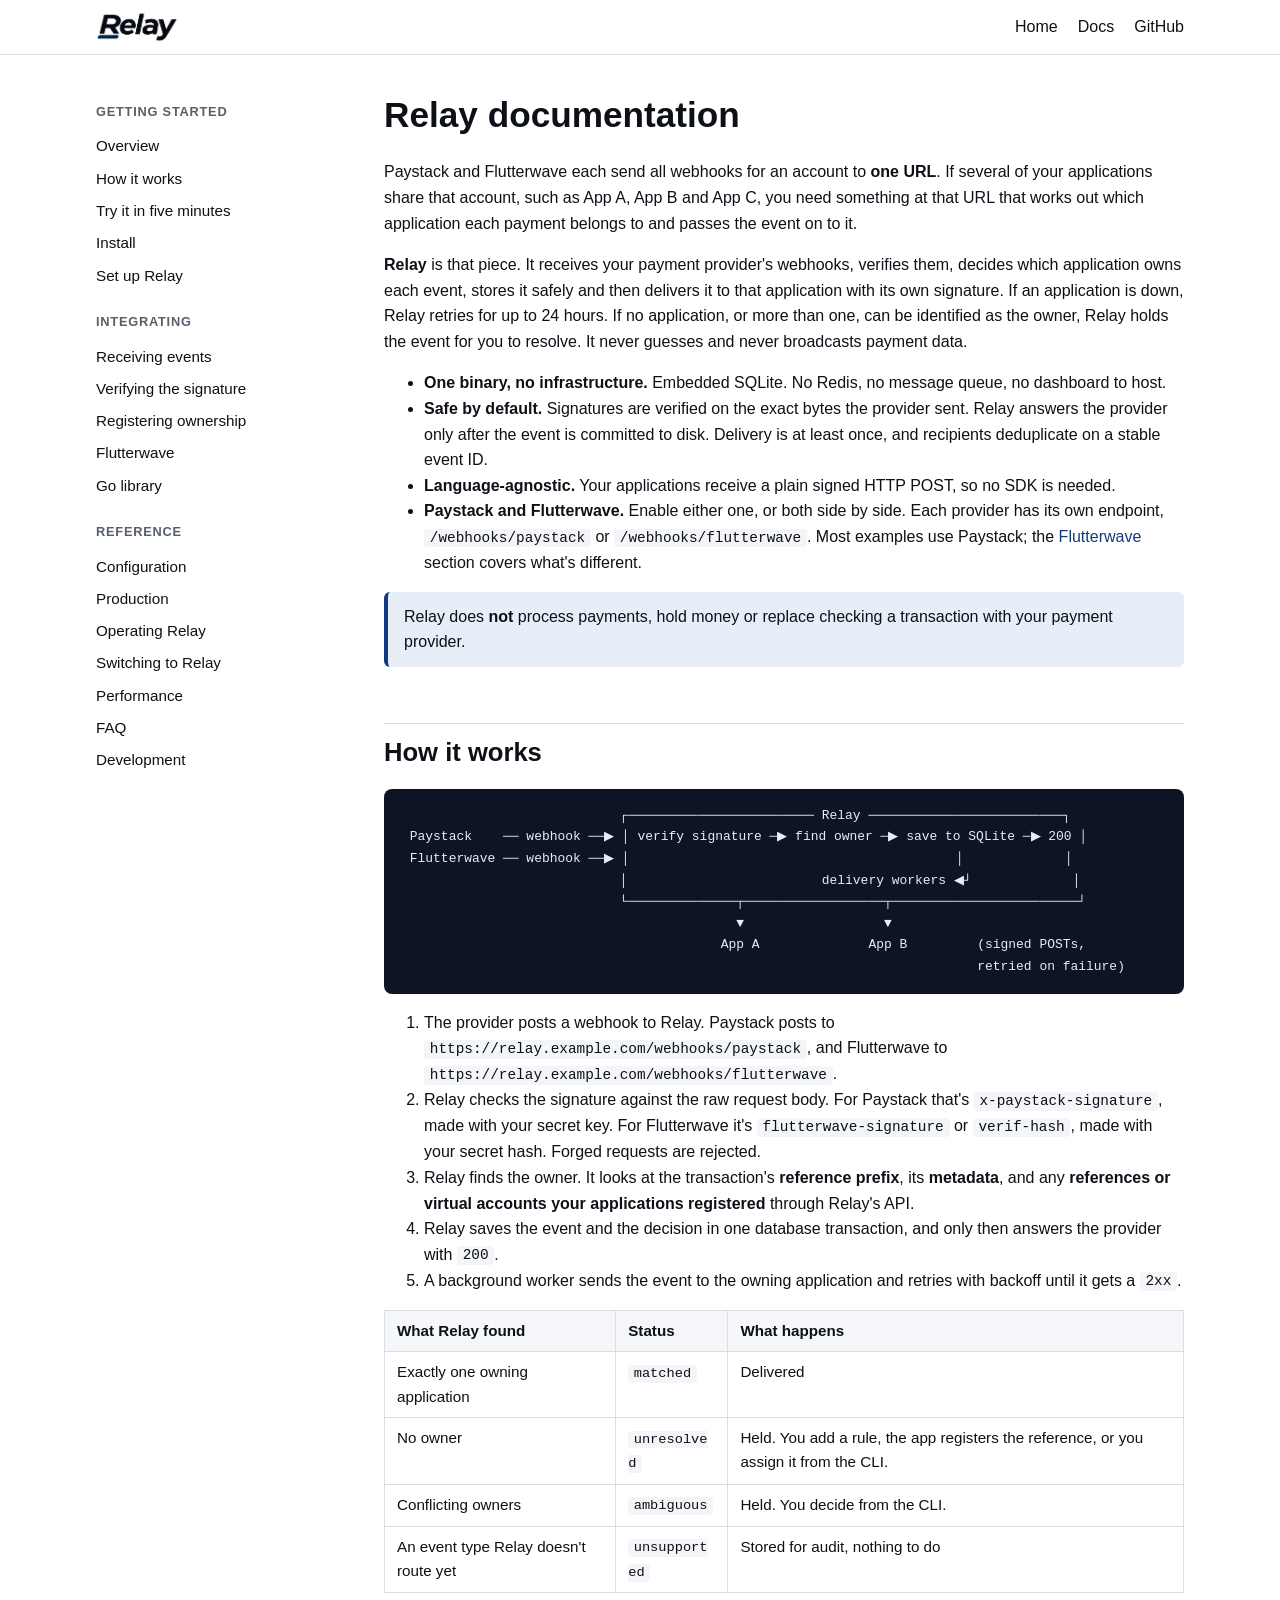
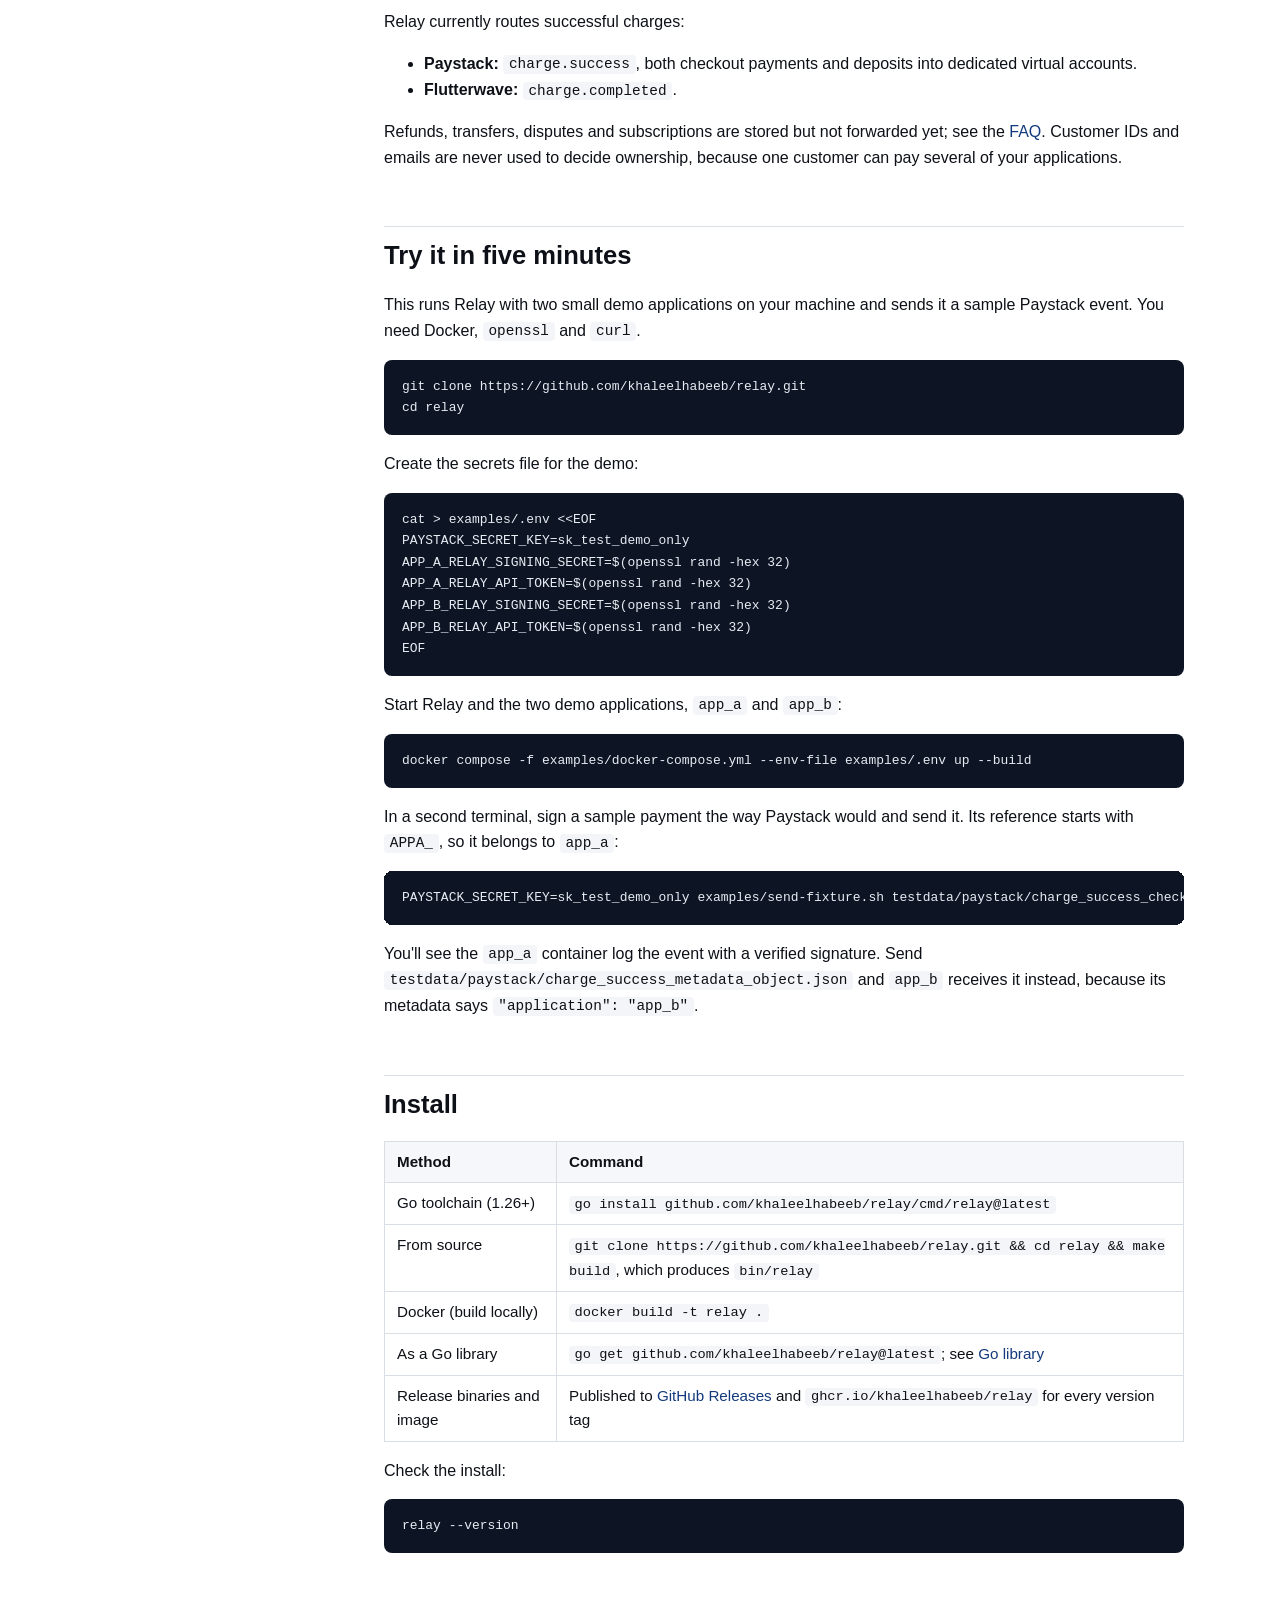
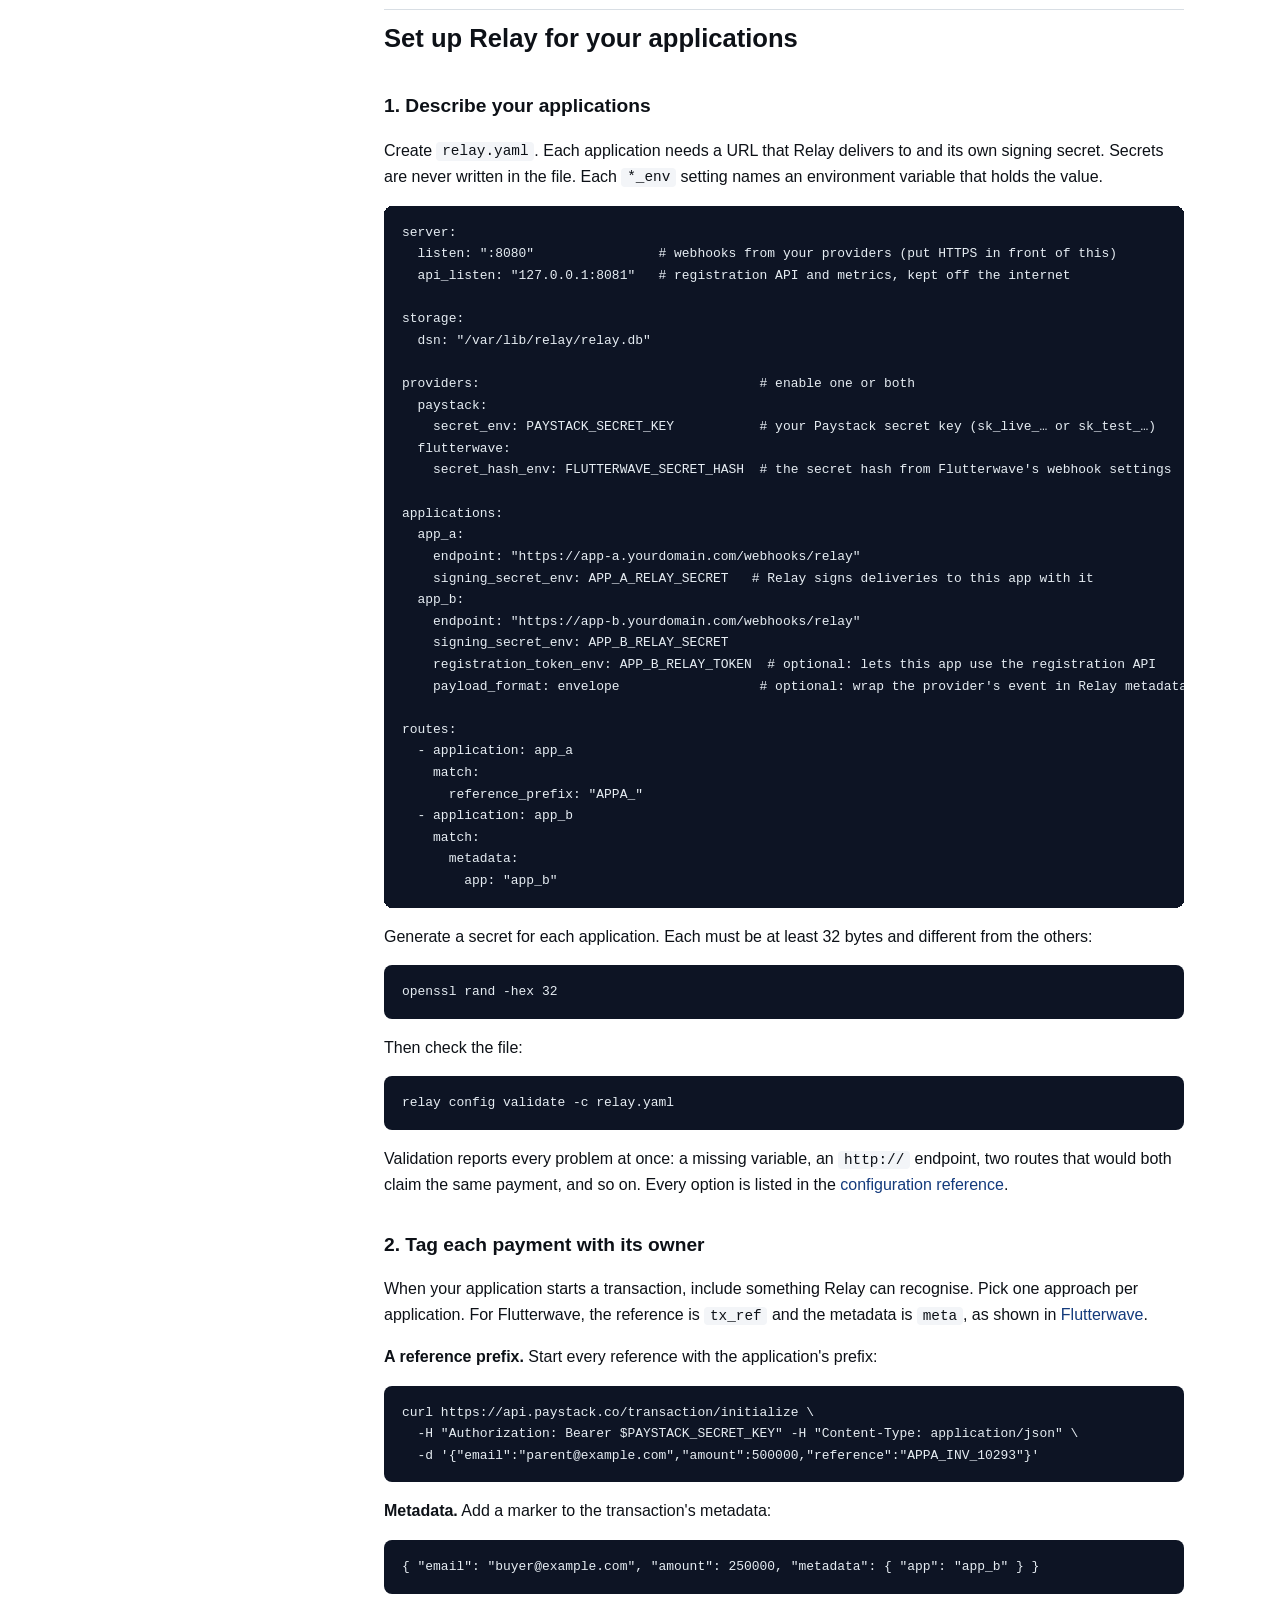
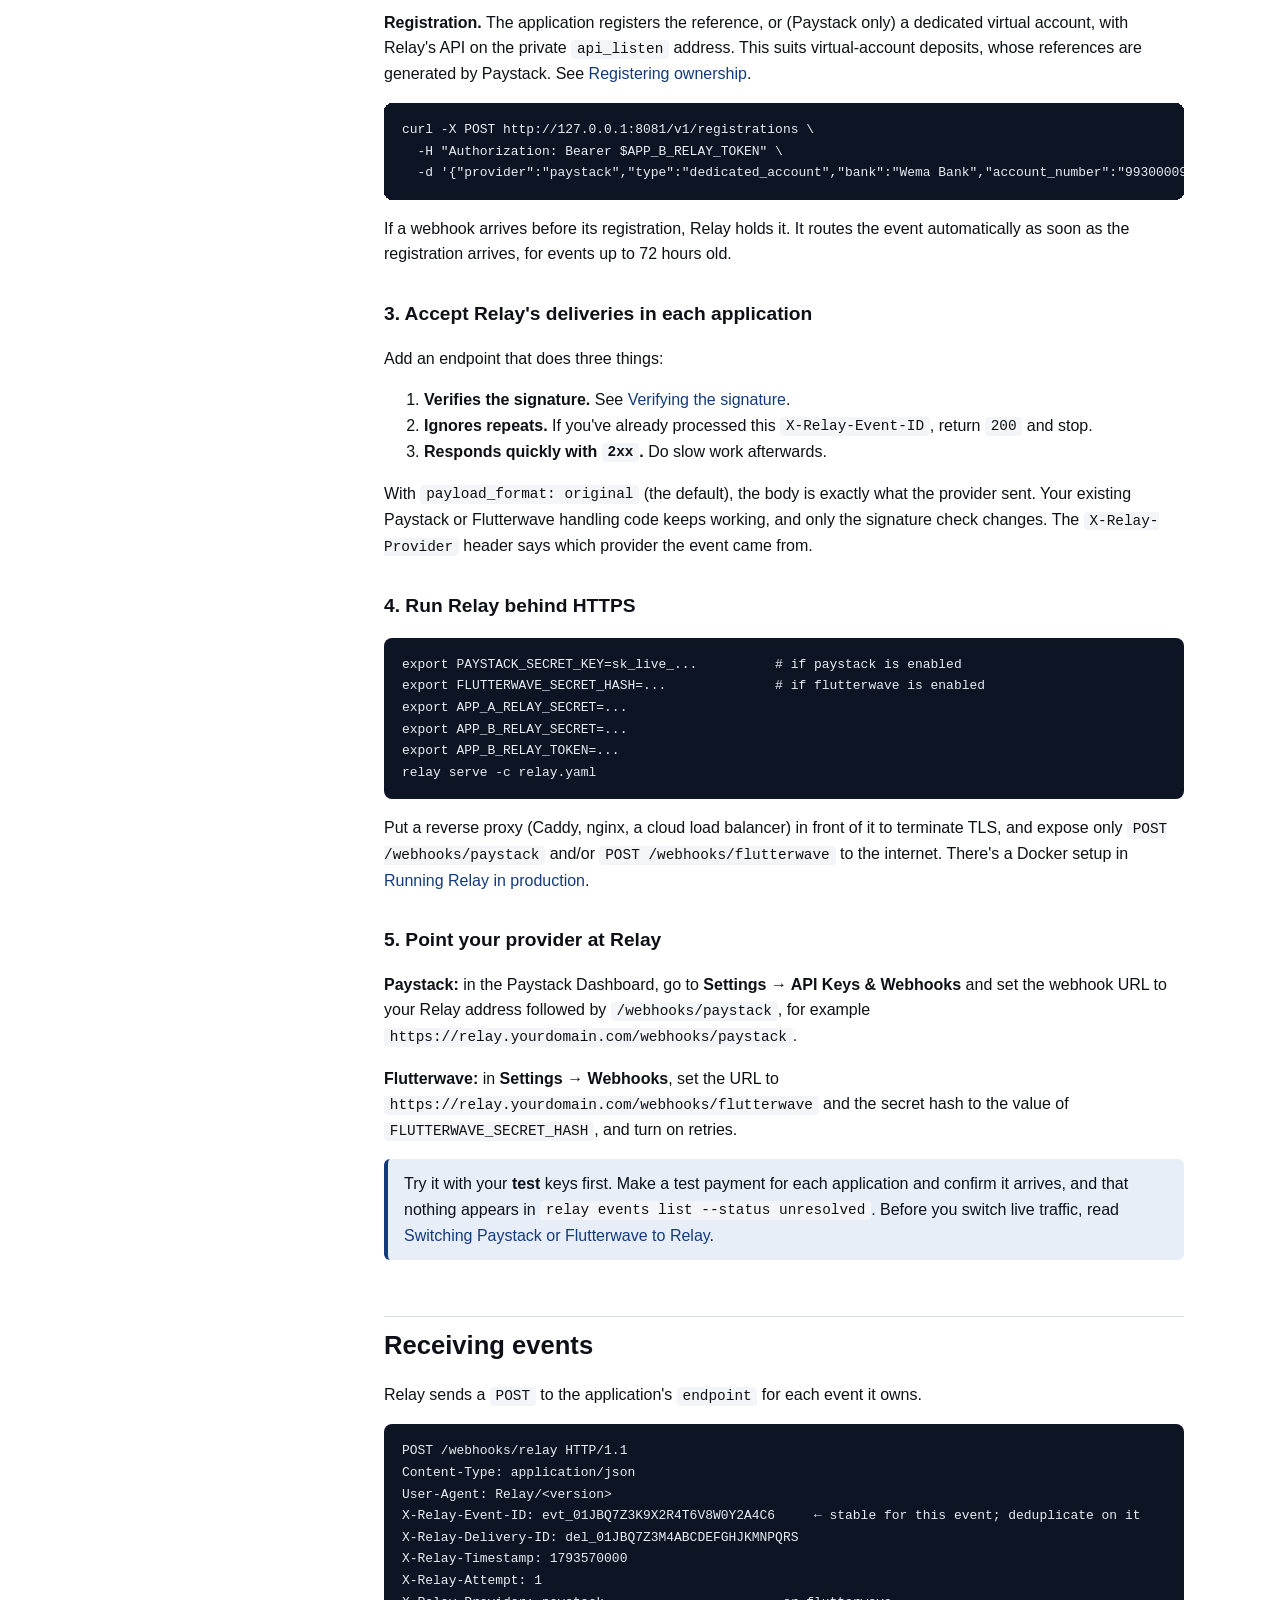
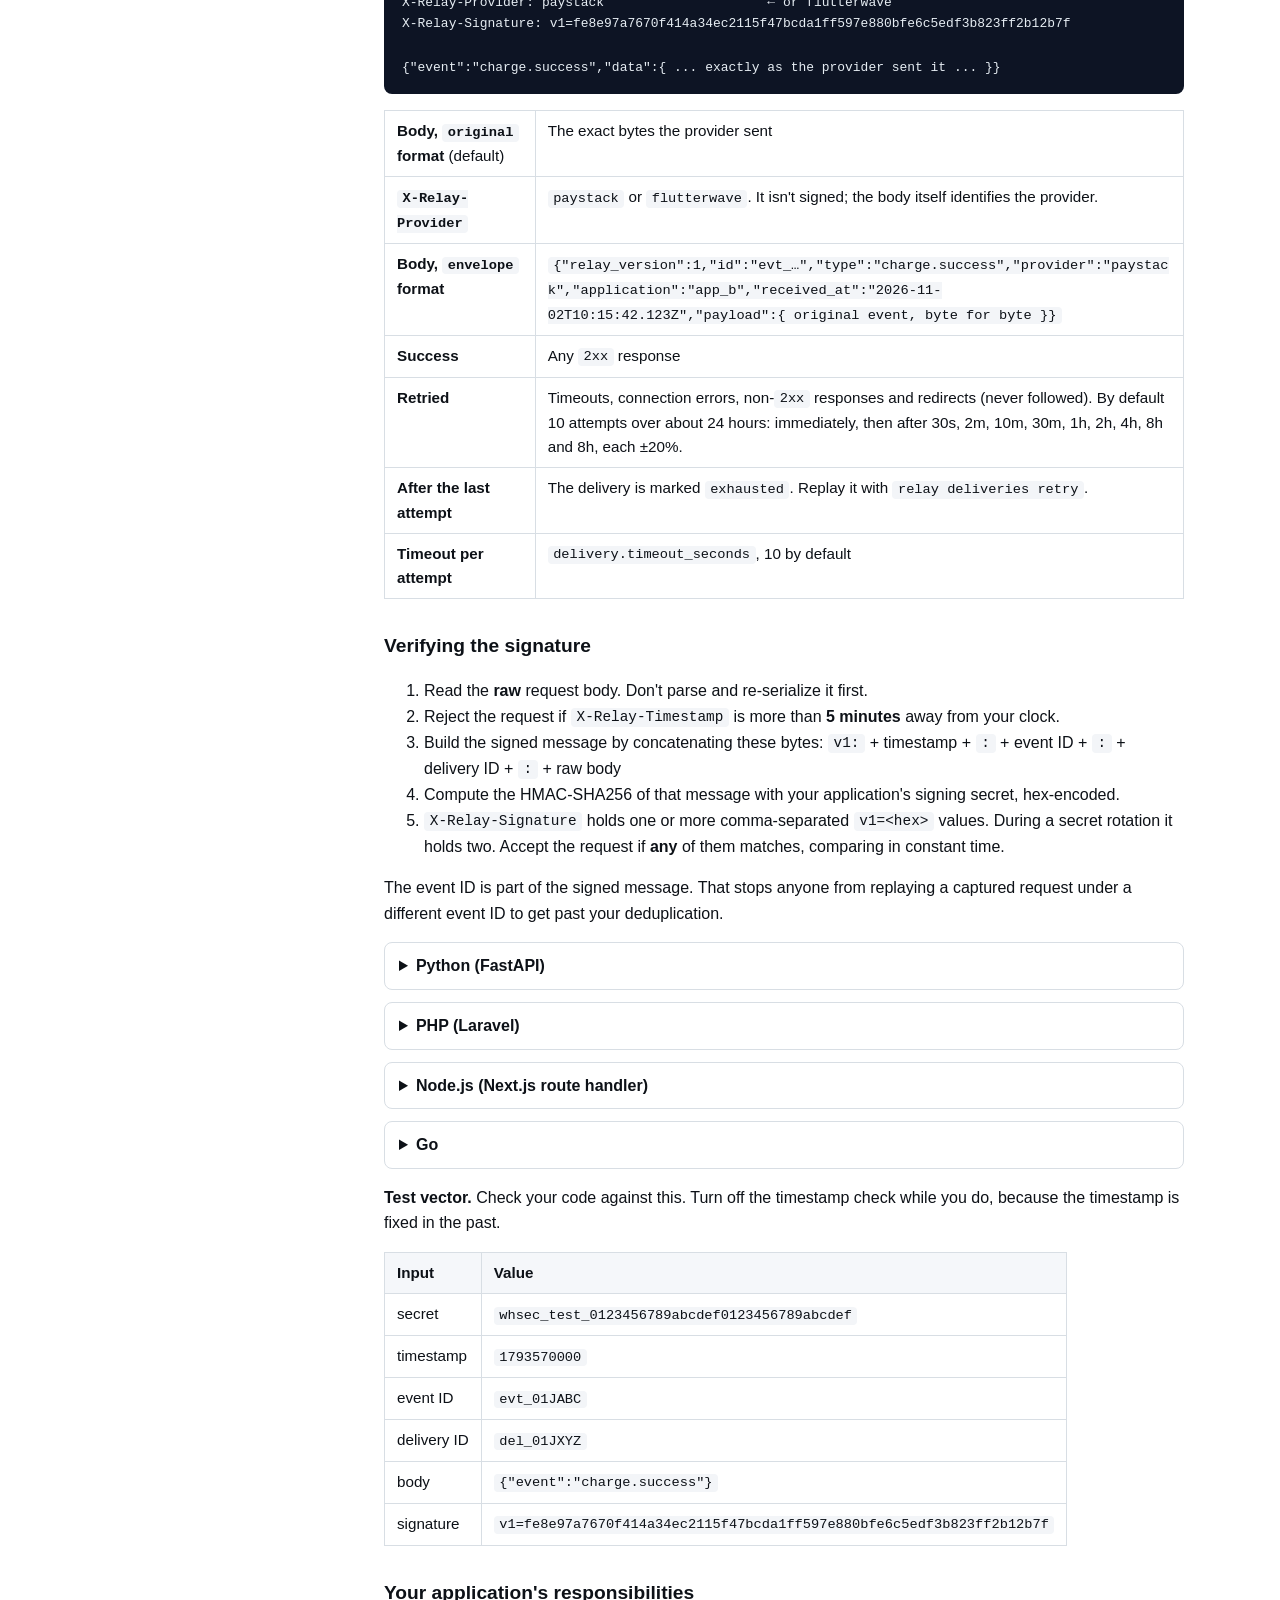
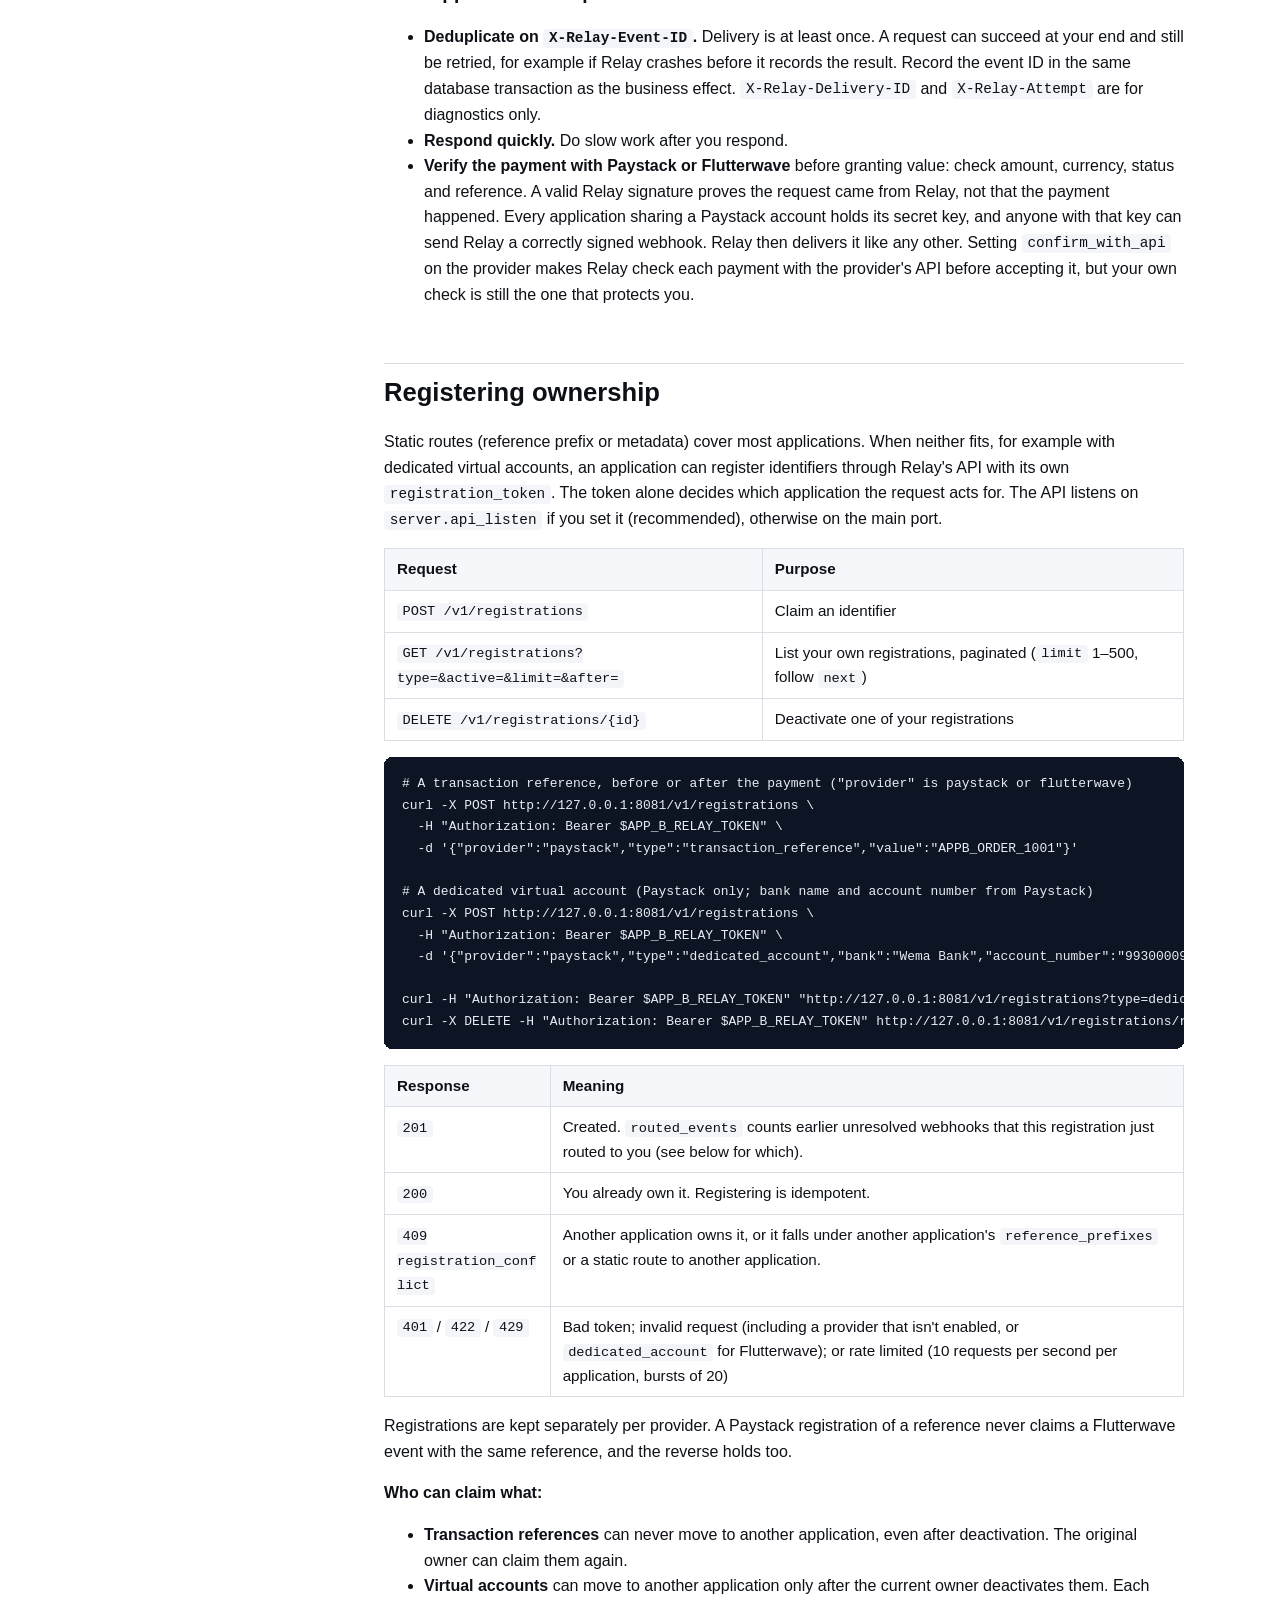
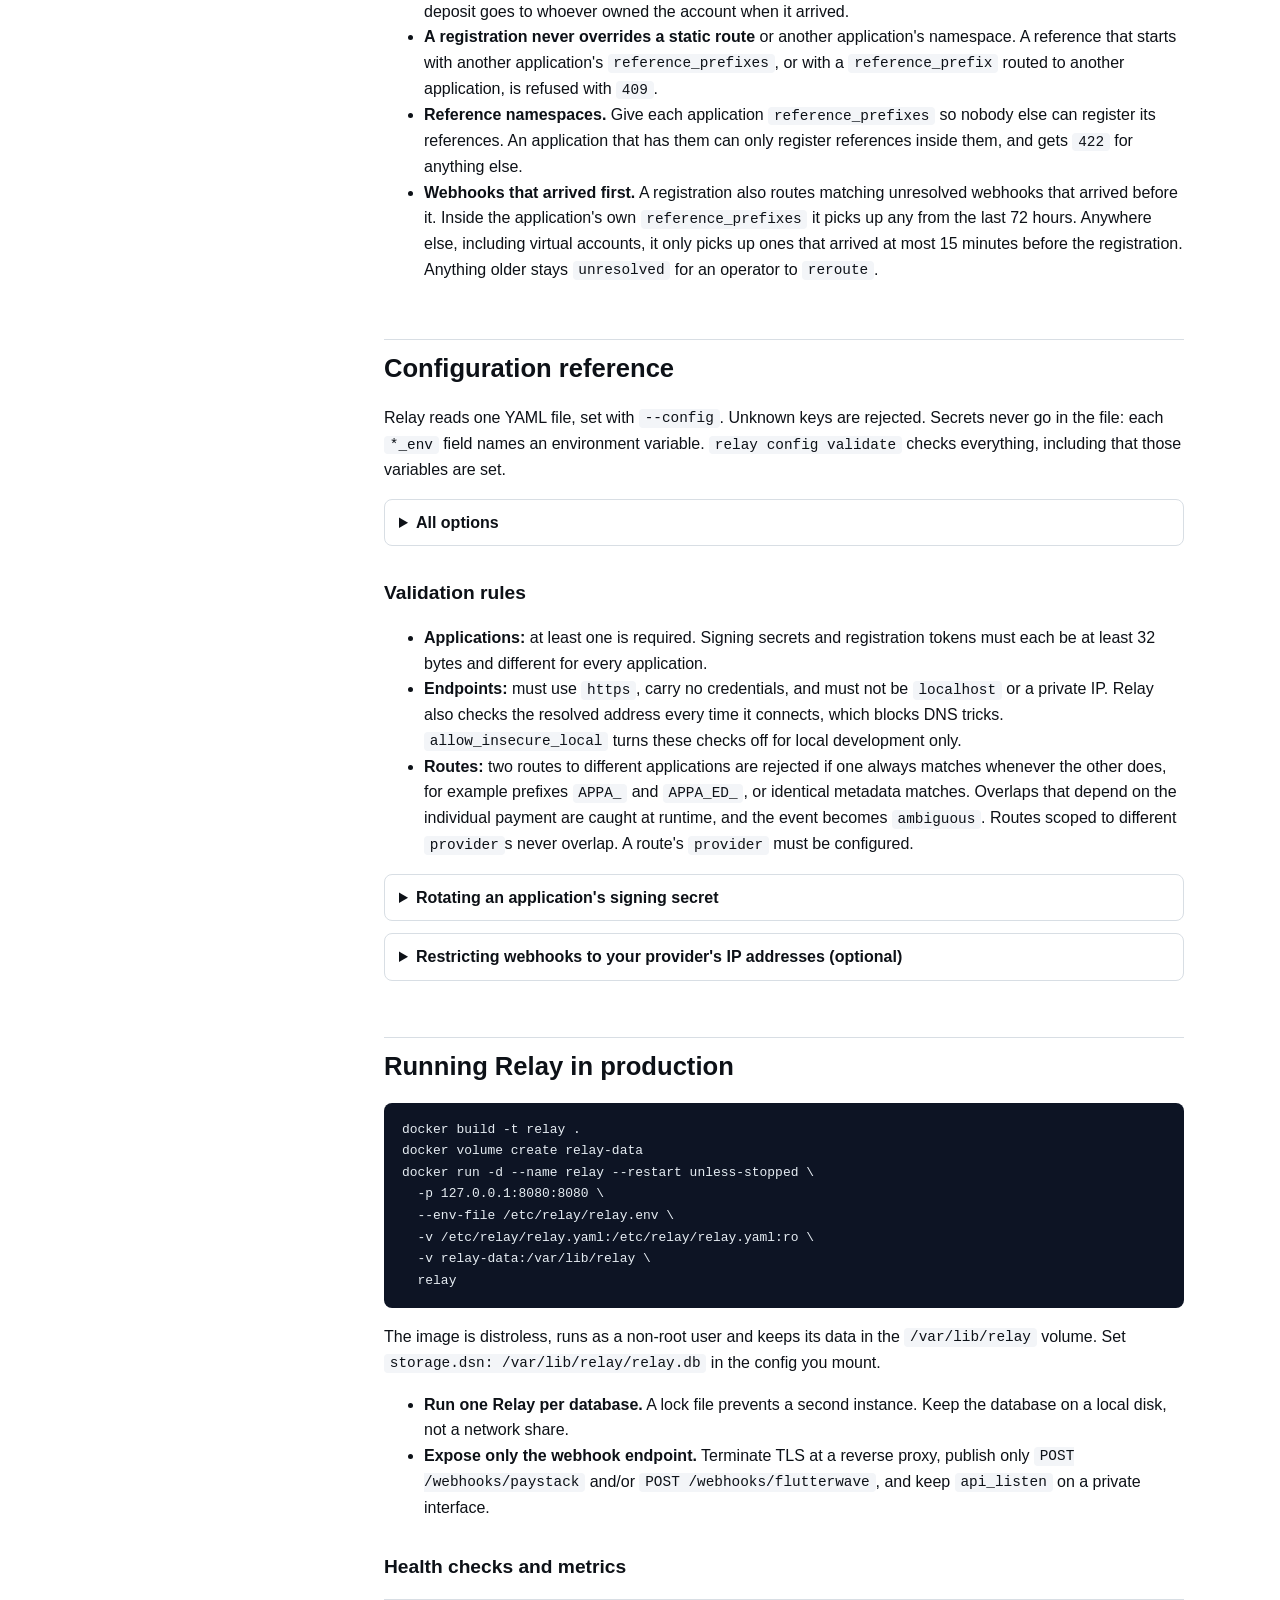
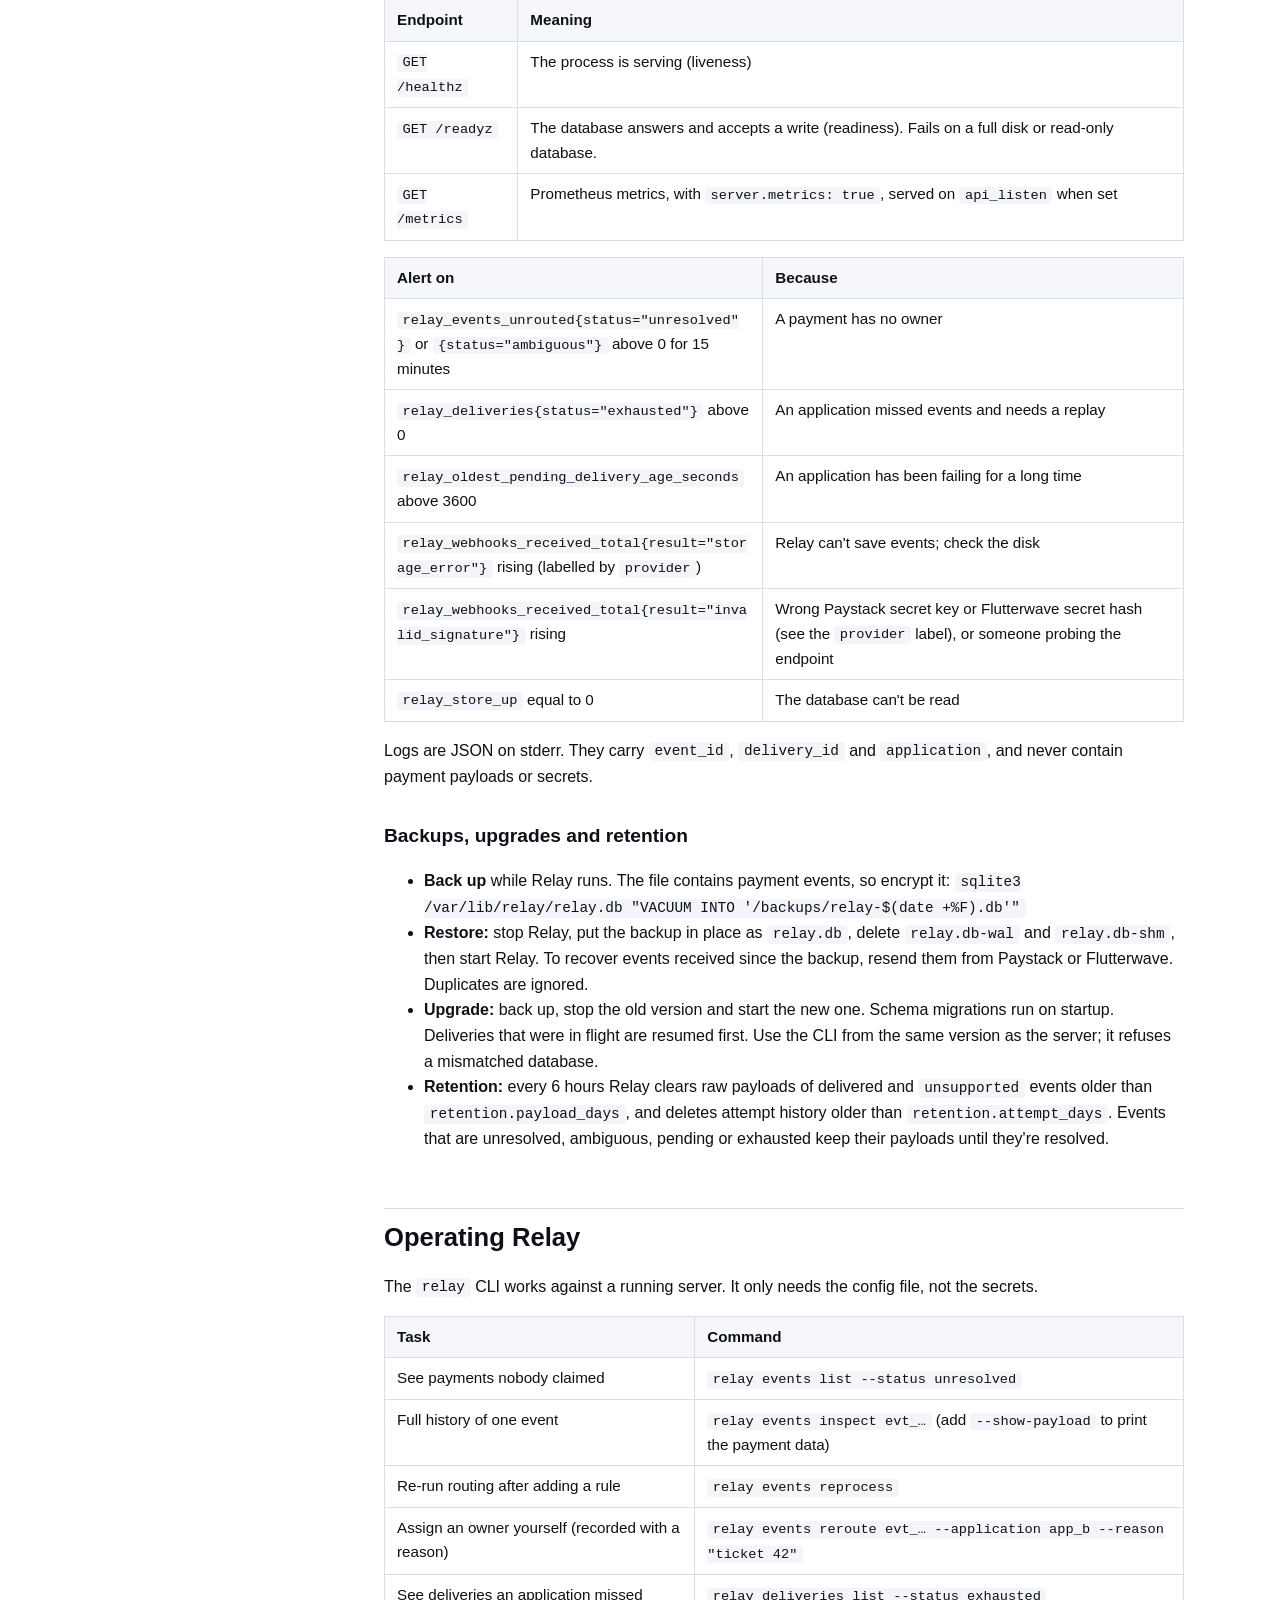
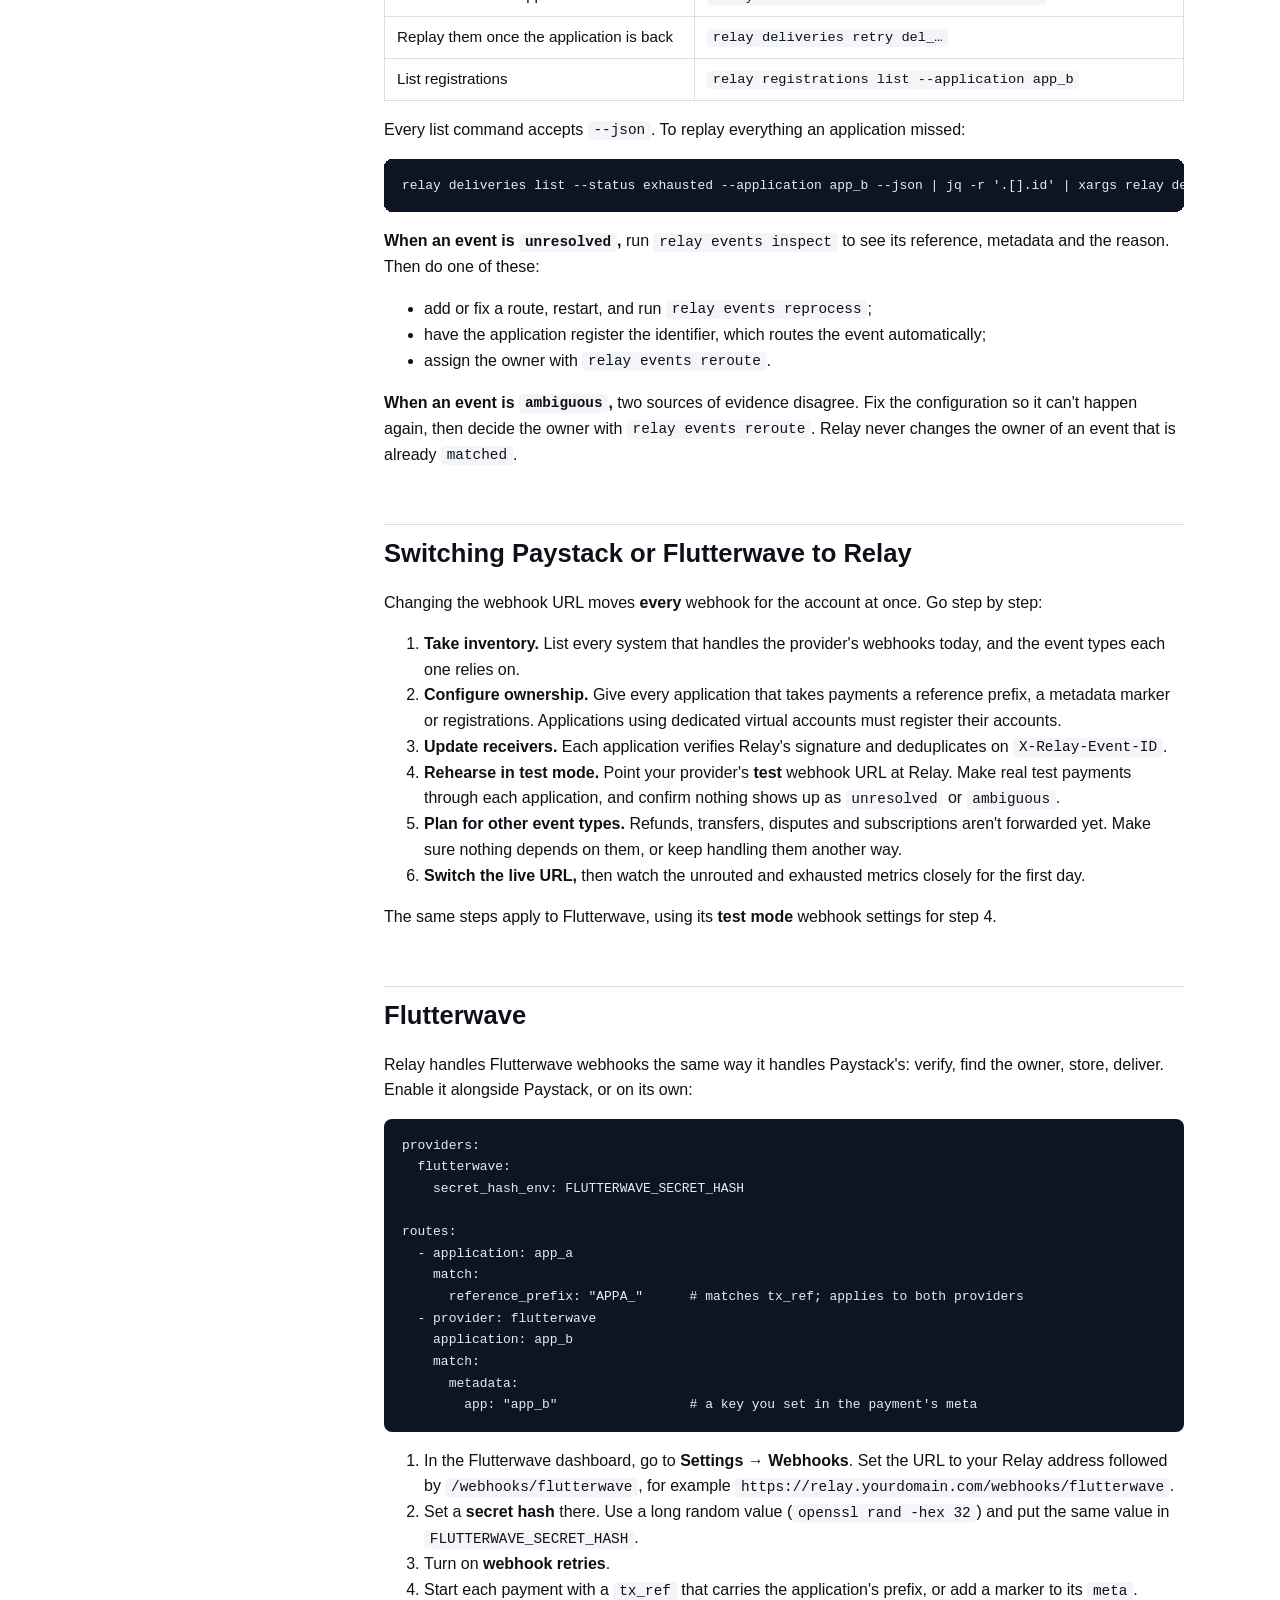
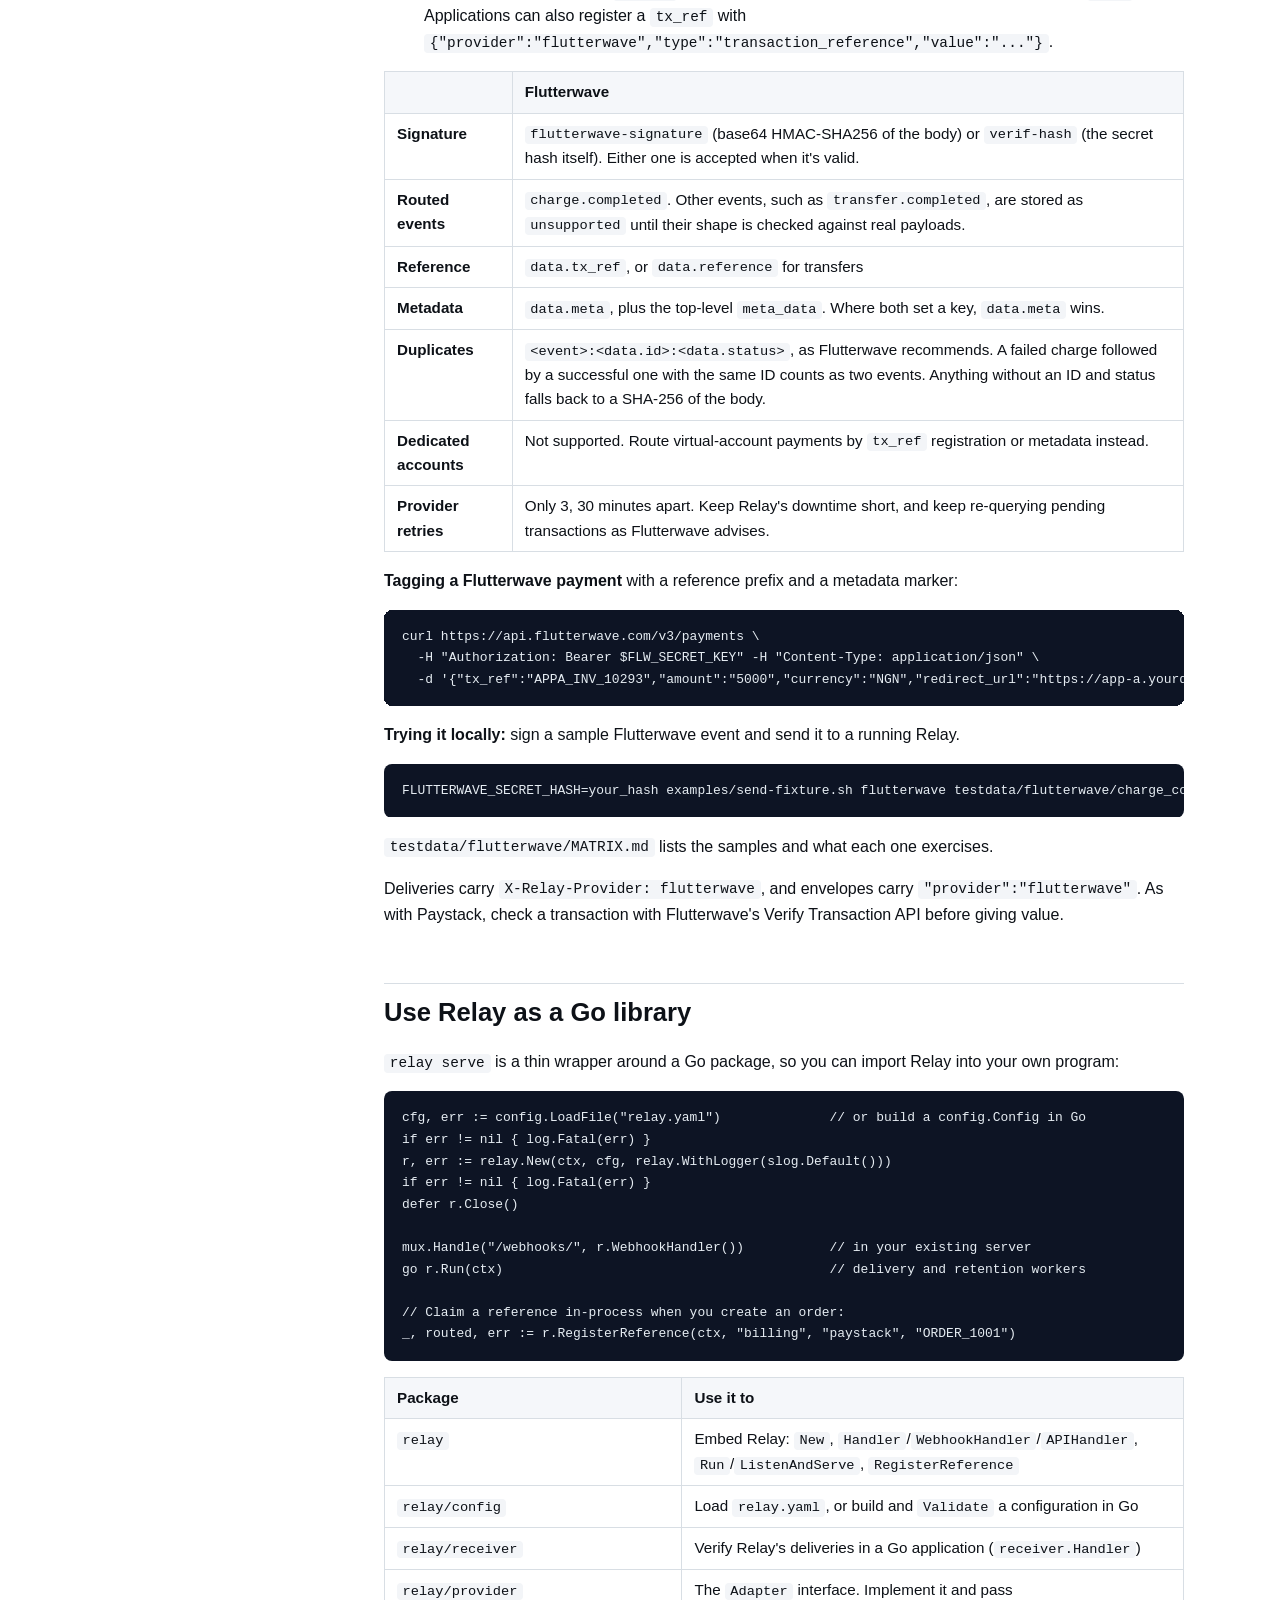
==== commit 8604b03e: "Add webhook confirmation and routing safeguards Add optional Paystack and Flutterwave API confirmati" ====
--- a/docs/docs.html
+++ b/docs/docs.html
@@ -432,7 +432,10 @@
       <li><strong>Respond quickly.</strong> Do slow work after you respond.</li>
       <li><strong>Verify the payment with Paystack or Flutterwave</strong> before granting value: check amount,
         currency, status and reference. A valid Relay signature proves the request came from Relay, not that the
-        payment meets your business rules.</li>
+        payment happened. Every application sharing a Paystack account holds its secret key, and anyone with that key
+        can send Relay a correctly signed webhook. Relay then delivers it like any other. Setting
+        <code>confirm_with_api</code> on the provider makes Relay check each payment with the provider's API before
+        accepting it, but your own check is still the one that protects you.</li>
     </ul>
 
     <!-- ───────────────────────────── Registering -->
@@ -461,9 +464,9 @@
 curl -X DELETE -H "Authorization: Bearer $APP_B_RELAY_TOKEN" http://127.0.0.1:8081/v1/registrations/reg_01J...</code></pre>
     <table>
       <tr><th>Response</th><th>Meaning</th></tr>
-      <tr><td><code>201</code></td><td>Created. <code>routed_events</code> counts earlier unresolved webhooks (last 72 hours) that this registration just routed to you.</td></tr>
+      <tr><td><code>201</code></td><td>Created. <code>routed_events</code> counts earlier unresolved webhooks that this registration just routed to you (see below for which).</td></tr>
       <tr><td><code>200</code></td><td>You already own it. Registering is idempotent.</td></tr>
-      <tr><td><code>409 registration_conflict</code></td><td>Another application owns it.</td></tr>
+      <tr><td><code>409 registration_conflict</code></td><td>Another application owns it, or it falls under another application's <code>reference_prefixes</code> or a static route to another application.</td></tr>
       <tr><td><code>401</code> / <code>422</code> / <code>429</code></td><td>Bad token; invalid request (including a provider that isn't enabled, or <code>dedicated_account</code> for Flutterwave); or rate limited (10 requests per second per application, bursts of 20)</td></tr>
     </table>
     <p>Registrations are kept separately per provider. A Paystack registration of a reference never claims a
@@ -474,8 +477,17 @@
         The original owner can claim them again.</li>
       <li><strong>Virtual accounts</strong> can move to another application only after the current owner deactivates
         them. Each deposit goes to whoever owned the account when it arrived.</li>
-      <li><strong>A registration never overrides a static route</strong> that points elsewhere. The event becomes
-        <code>ambiguous</code> and you resolve it.</li>
+      <li><strong>A registration never overrides a static route</strong> or another application's namespace. A
+        reference that starts with another application's <code>reference_prefixes</code>, or with a
+        <code>reference_prefix</code> routed to another application, is refused with <code>409</code>.</li>
+      <li><strong>Reference namespaces.</strong> Give each application <code>reference_prefixes</code> so nobody else
+        can register its references. An application that has them can only register references inside them, and
+        gets <code>422</code> for anything else.</li>
+      <li><strong>Webhooks that arrived first.</strong> A registration also routes matching unresolved webhooks that
+        arrived before it. Inside the application's own <code>reference_prefixes</code> it picks up any from the
+        last 72 hours. Anywhere else, including virtual accounts, it only picks up ones that arrived at most
+        15 minutes before the registration. Anything older stays <code>unresolved</code> for an operator to
+        <code>reroute</code>.</li>
     </ul>
 
     <!-- ───────────────────────────── Configuration -->
@@ -504,9 +516,12 @@
   paystack:
     secret_env: PAYSTACK_SECRET_KEY   # required: Paystack secret key (verifies x-paystack-signature)
     allowed_ips: []                   # optional source allowlist (IPs/CIDRs); empty = allow all
+    confirm_with_api: false           # check each routed event with Paystack's verify API before accepting it
   flutterwave:
     secret_hash_env: FLUTTERWAVE_SECRET_HASH  # required: dashboard secret hash (verif-hash / flutterwave-signature)
     allowed_ips: []                   # optional; Flutterwave's IPs change, so usually leave empty
+    confirm_with_api: false           # check each routed event with Flutterwave's verify API before accepting it
+    secret_key_env: FLUTTERWAVE_SECRET_KEY    # required with confirm_with_api: Flutterwave secret key (FLWSECK-...)
 
 applications:
   app_b:                         # application ID: lowercase letters, digits, _ or -
@@ -514,6 +529,7 @@
     signing_secret_env: APP_B_RELAY_SECRET            # required, ≥32 bytes, unique per app
     previous_signing_secret_env: APP_B_RELAY_SECRET_OLD  # optional, for rotation
     registration_token_env: APP_B_RELAY_TOKEN         # optional, ≥32 bytes, unique; enables the API
+    reference_prefixes: ["APPB_"]  # optional: references only this app may register
     payload_format: original    # original (default) | envelope
 
 routes:                         # static ownership rules
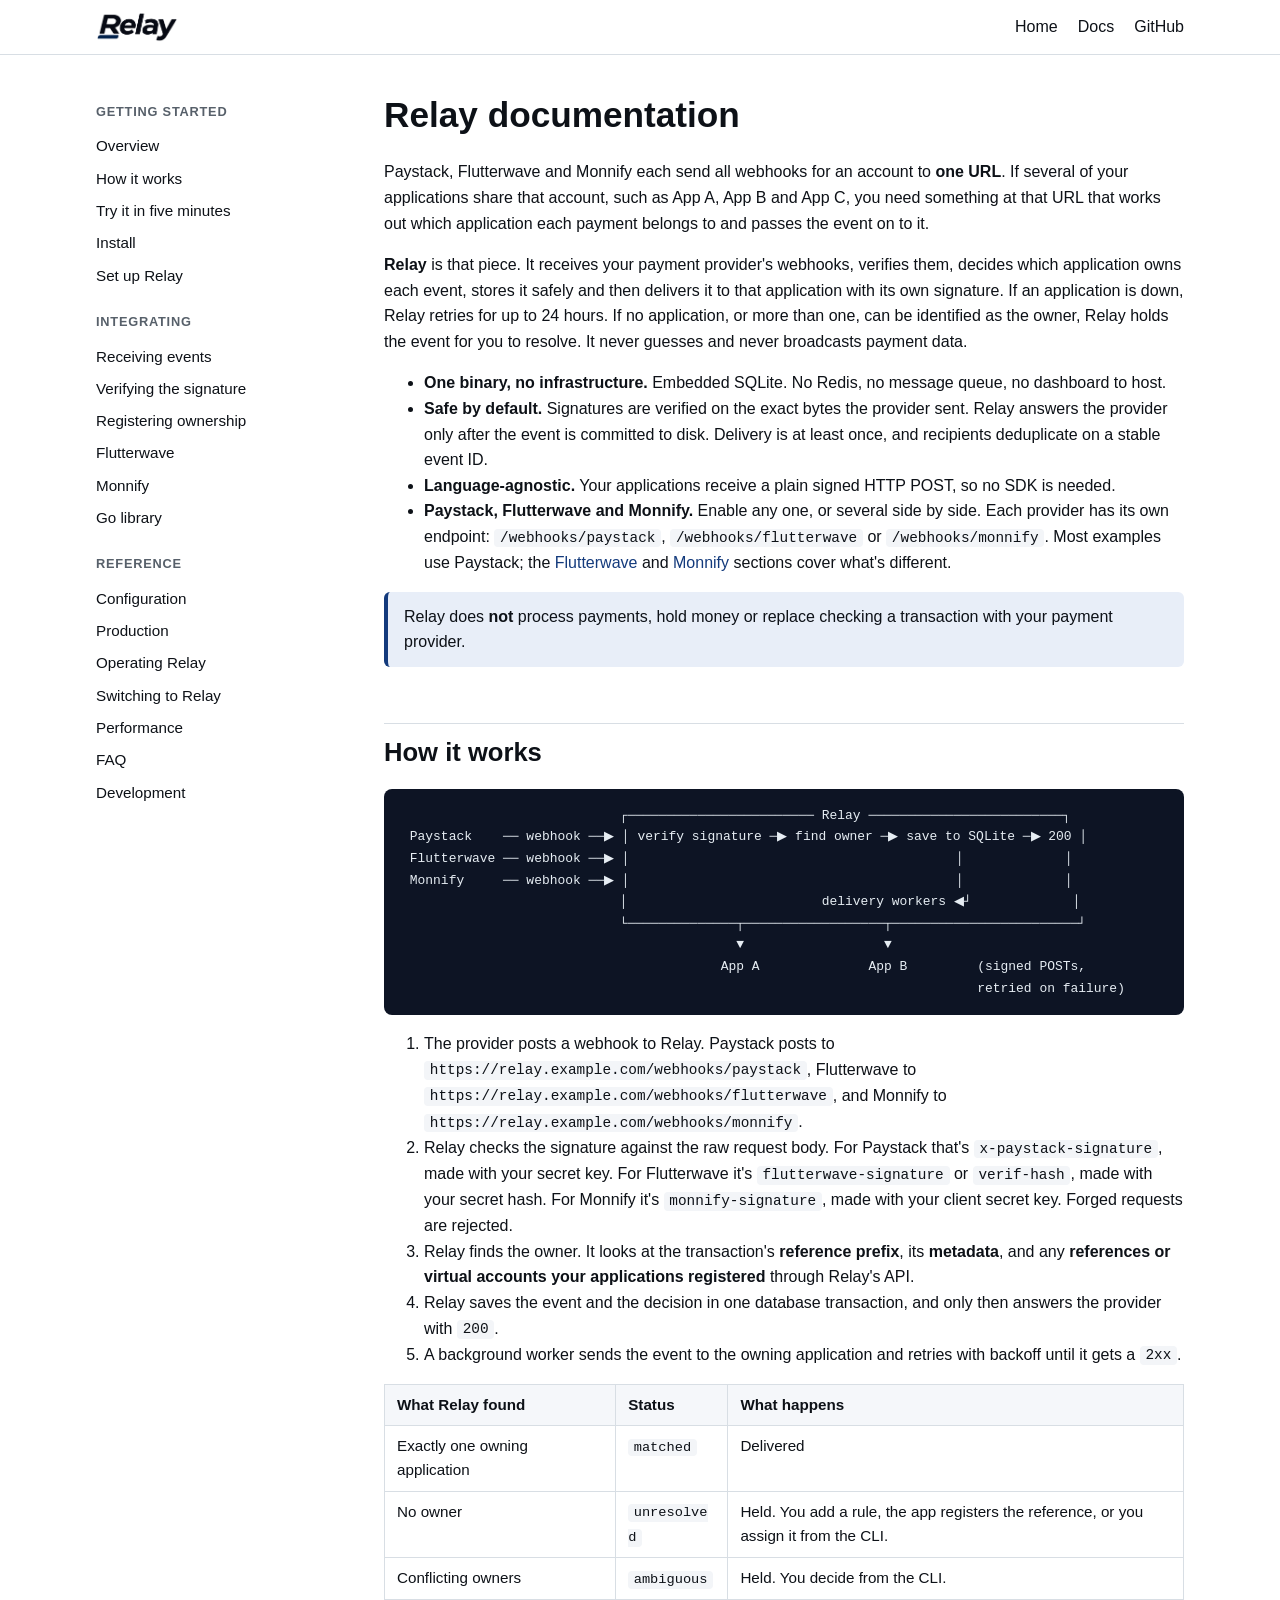
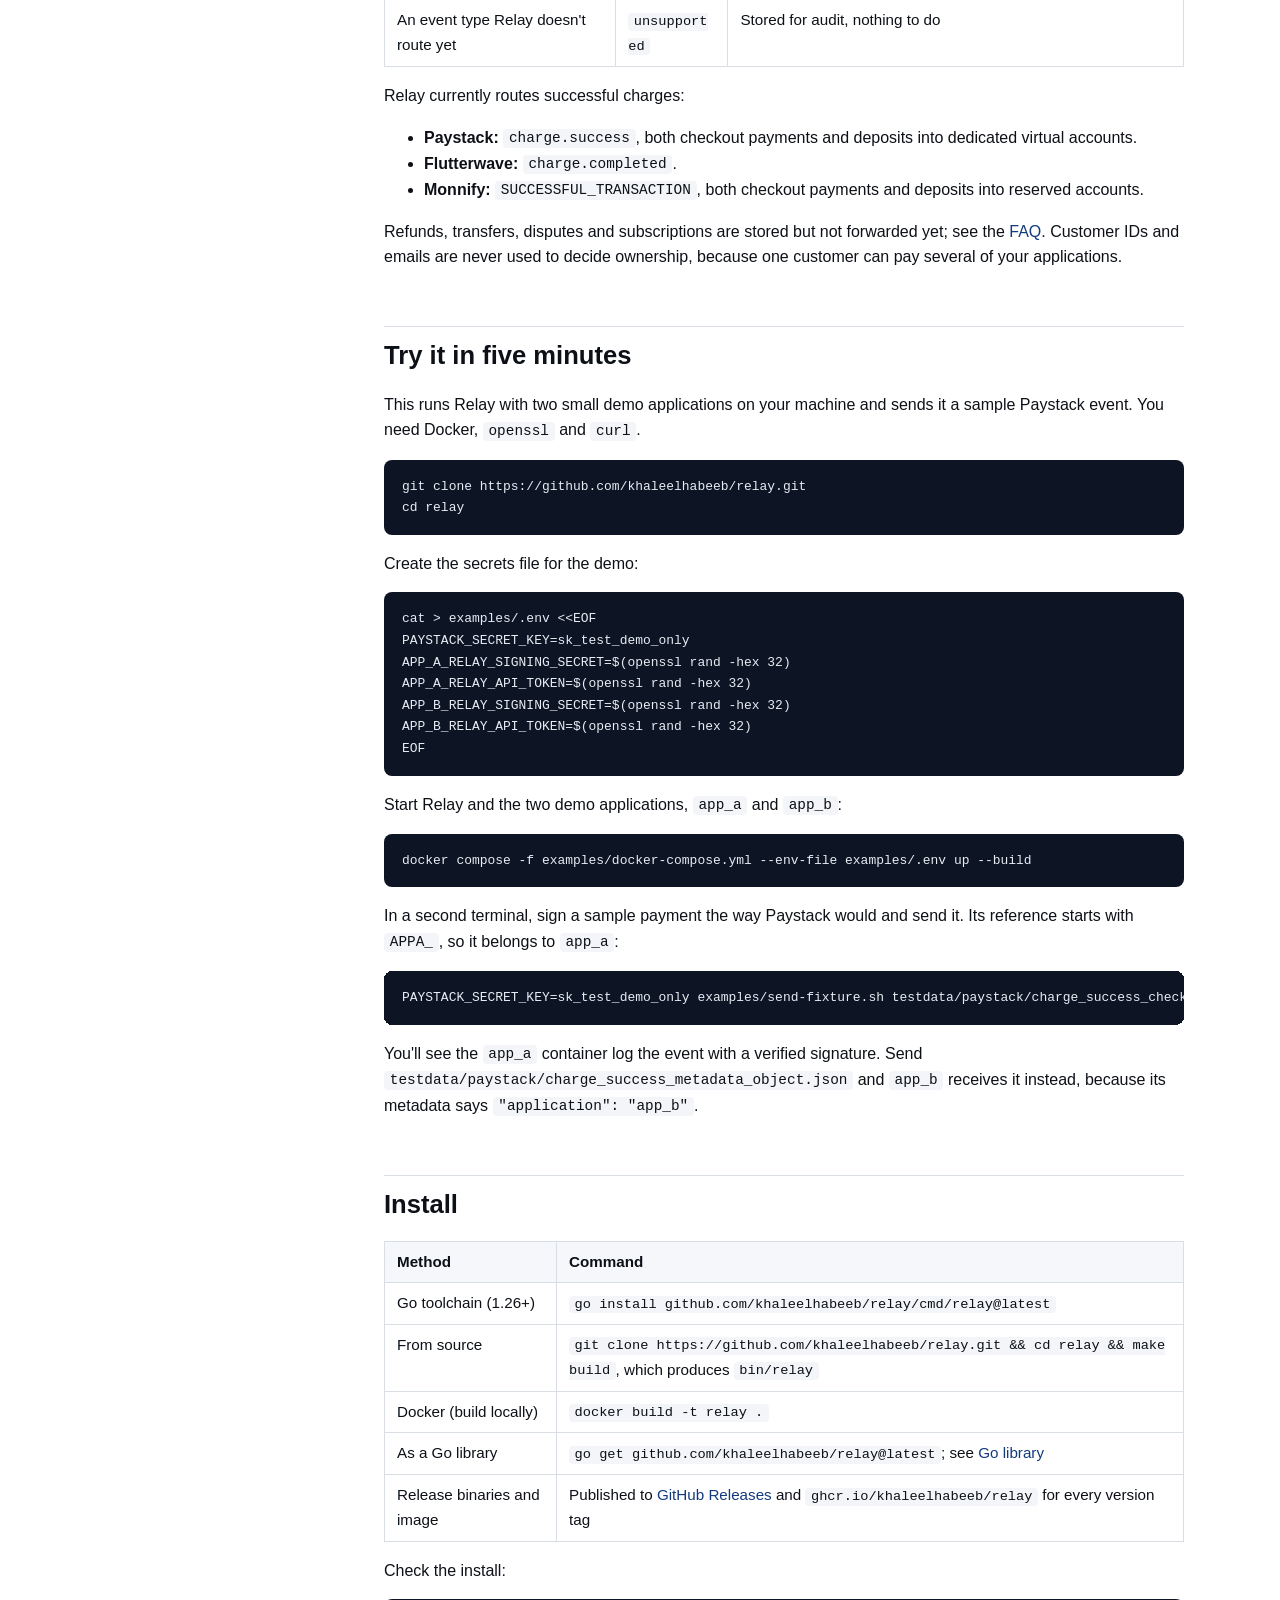
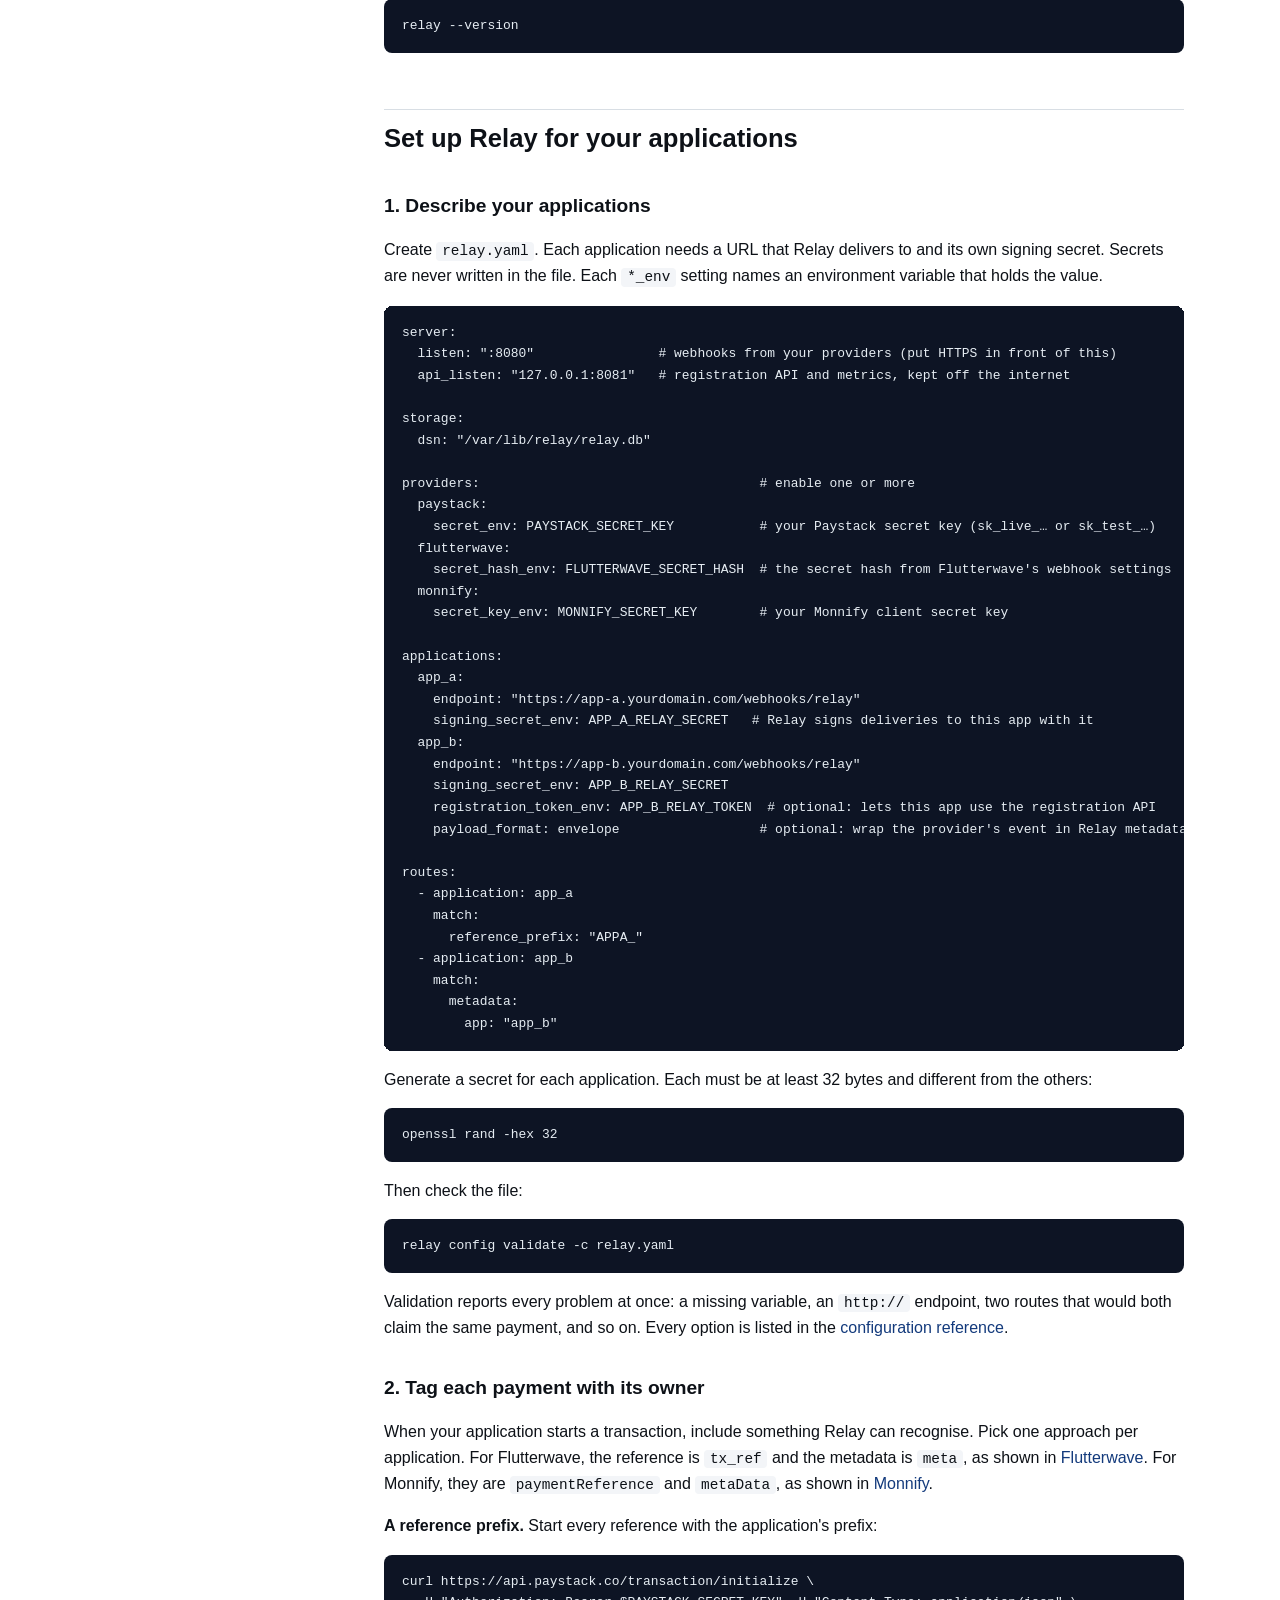
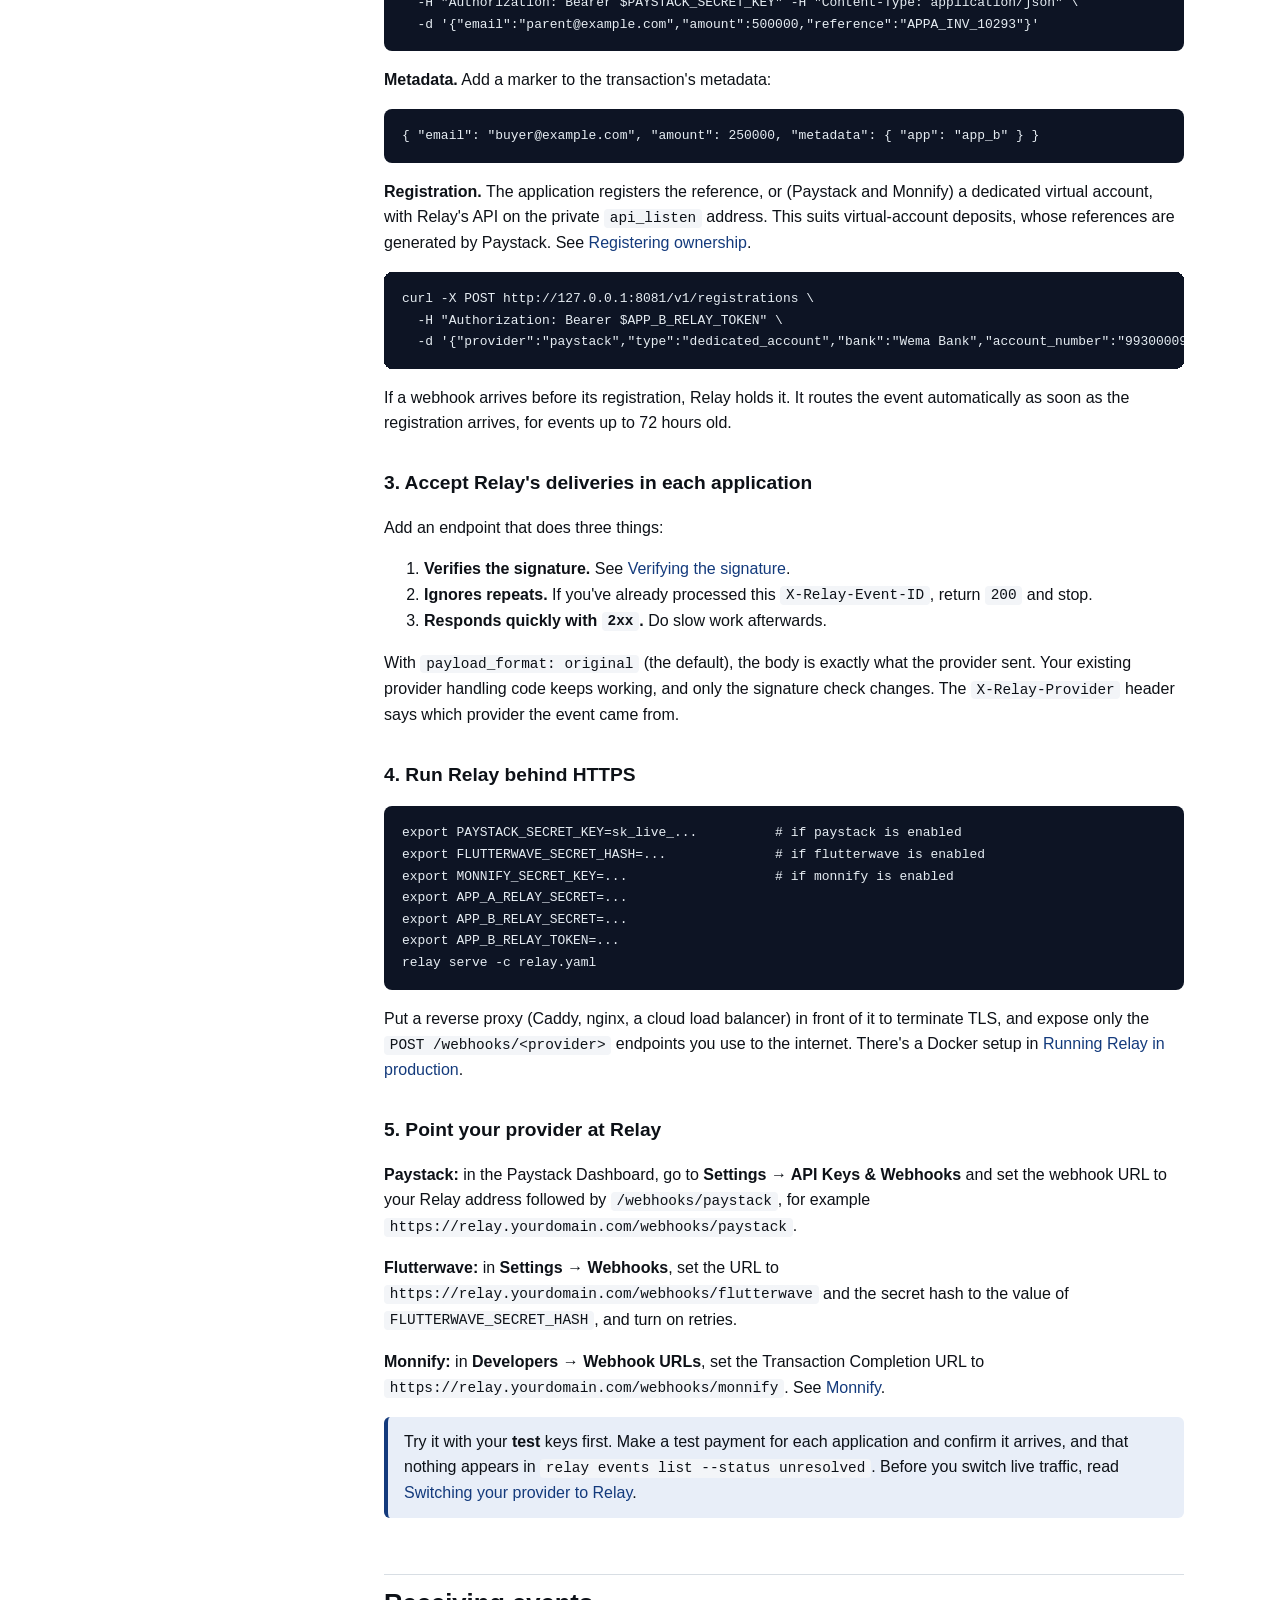
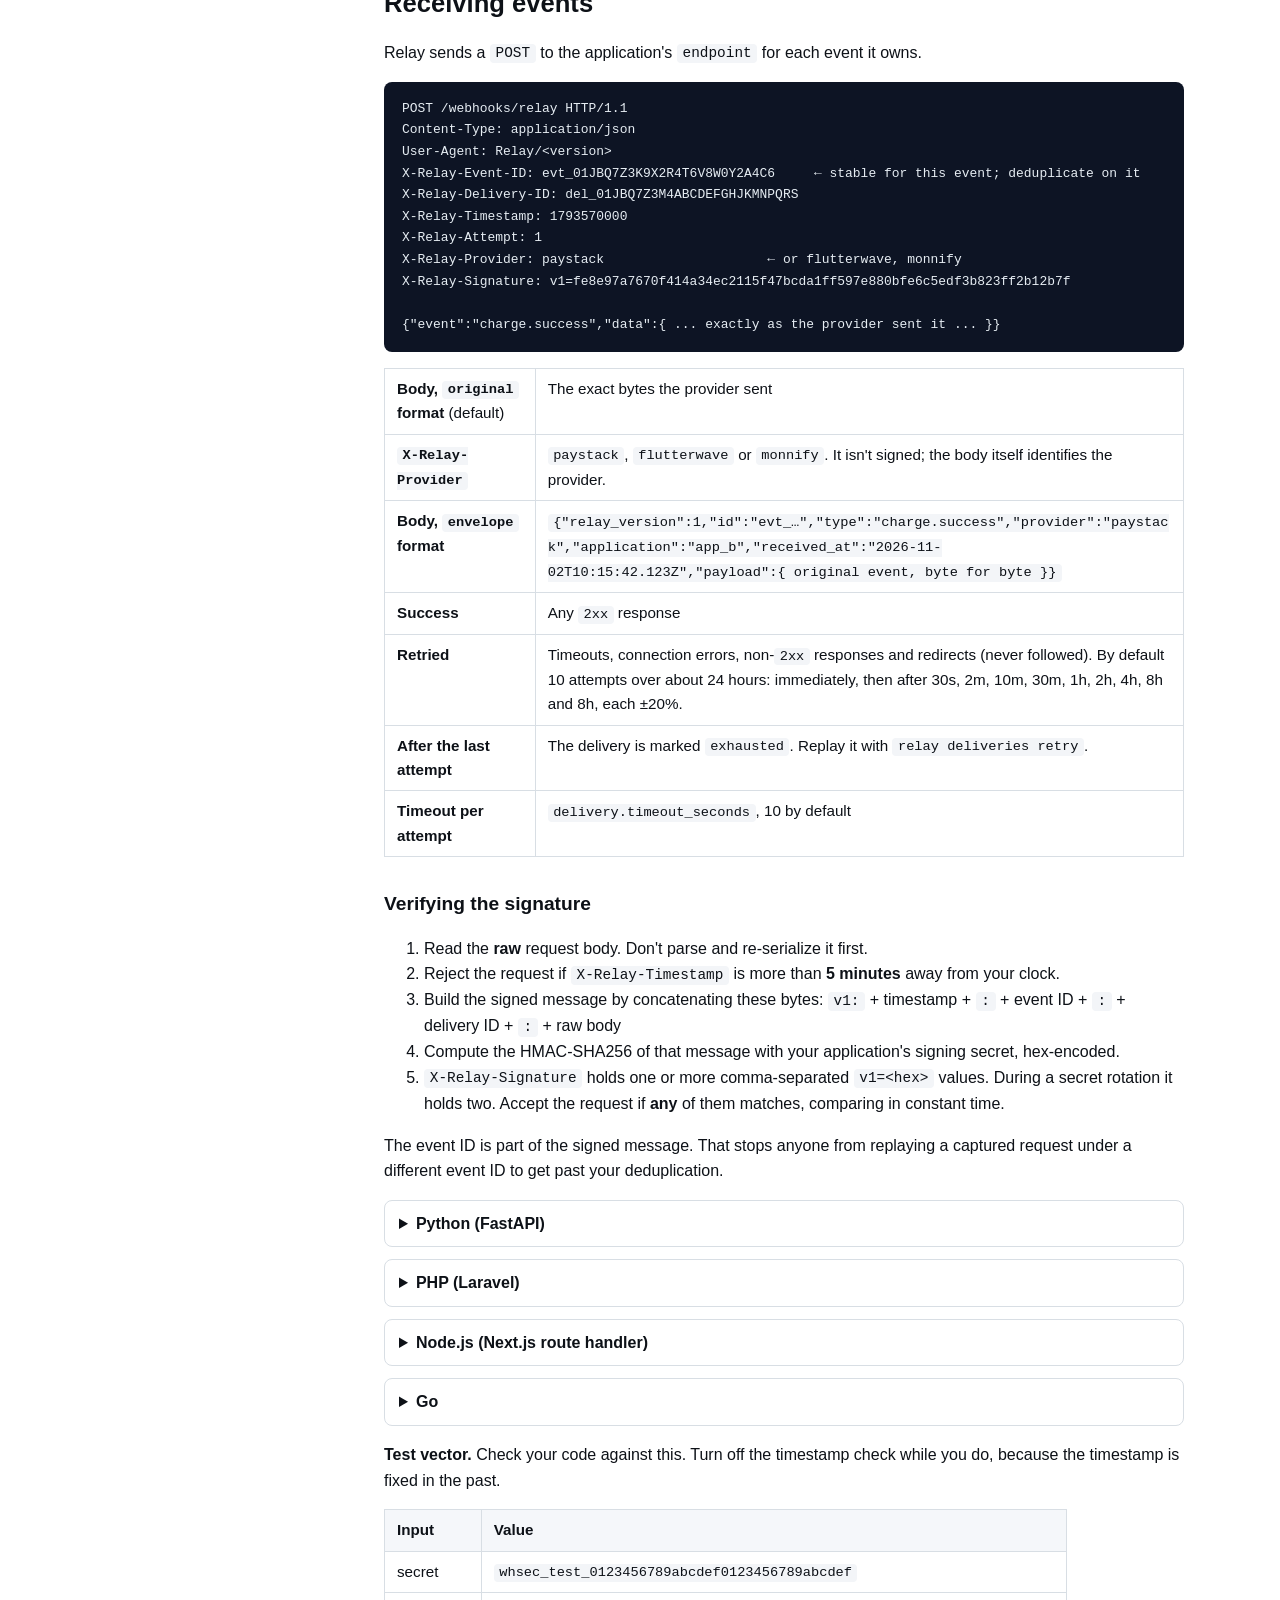
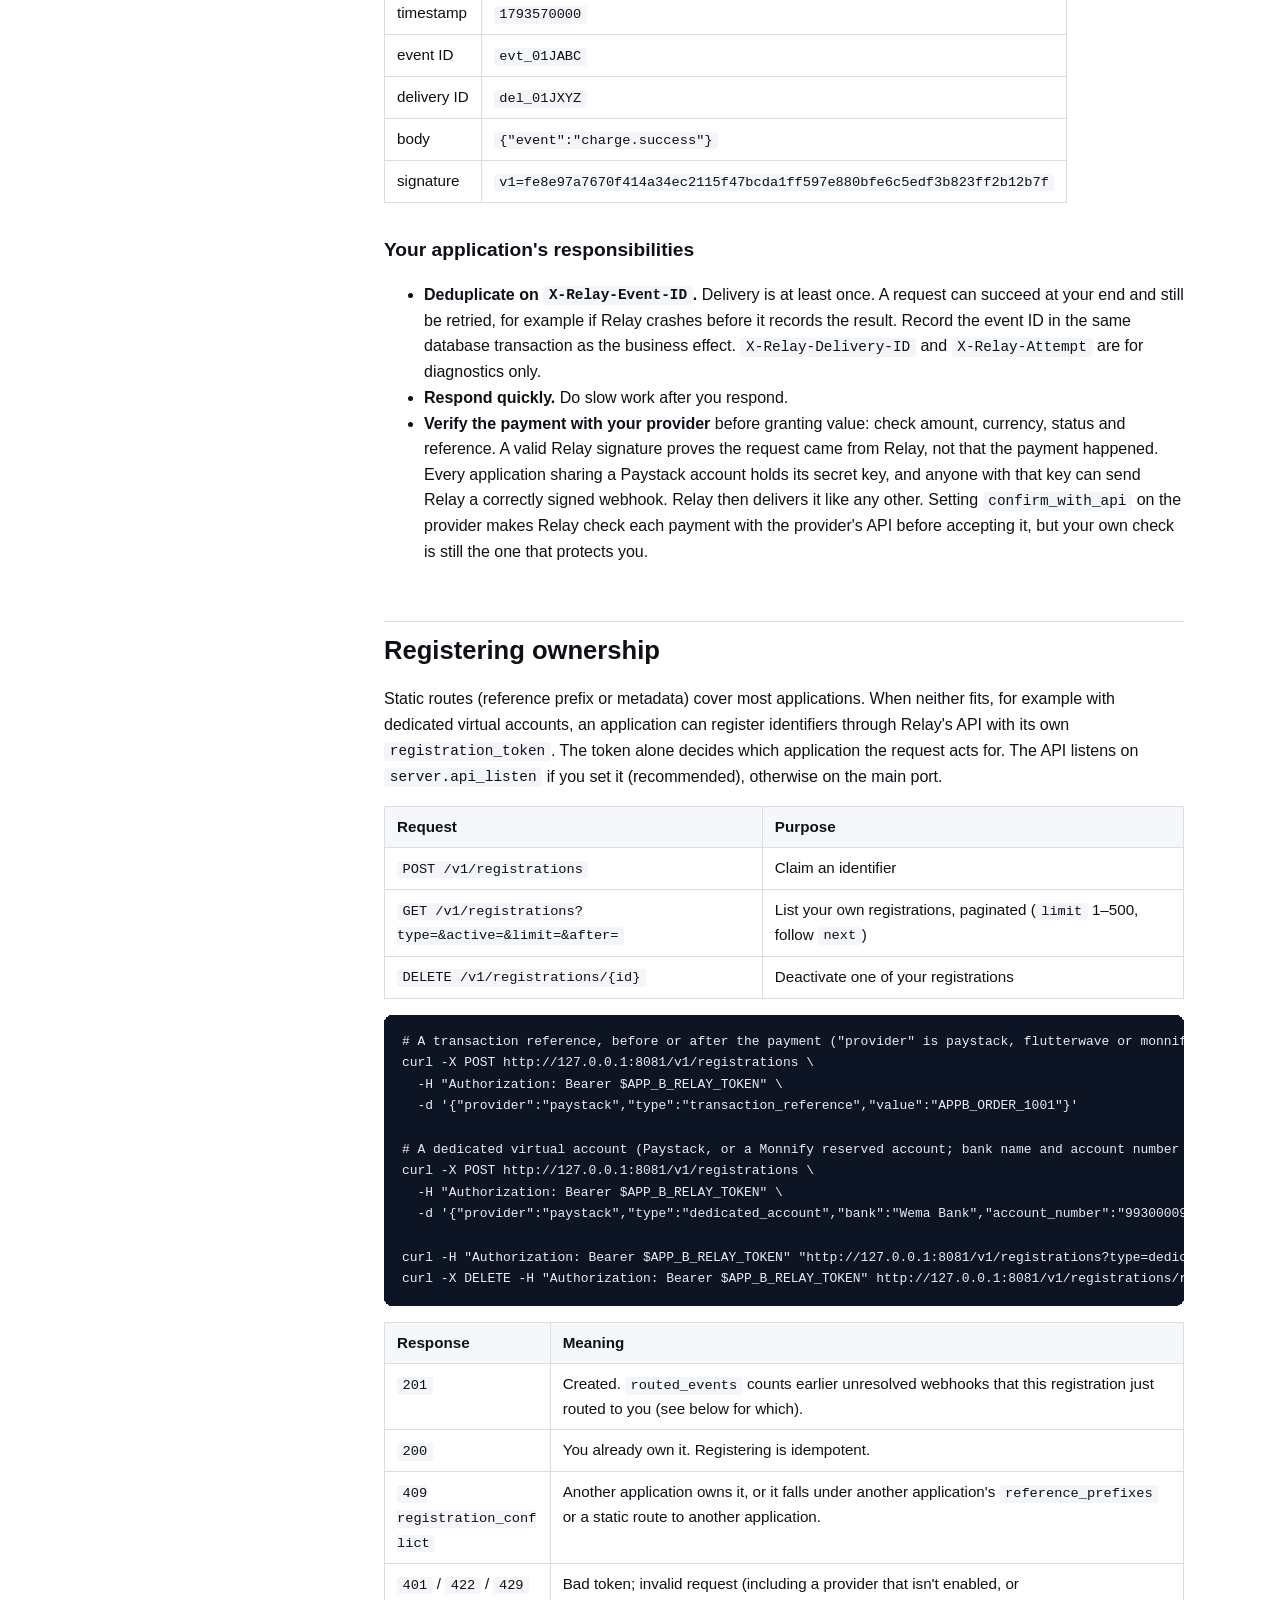
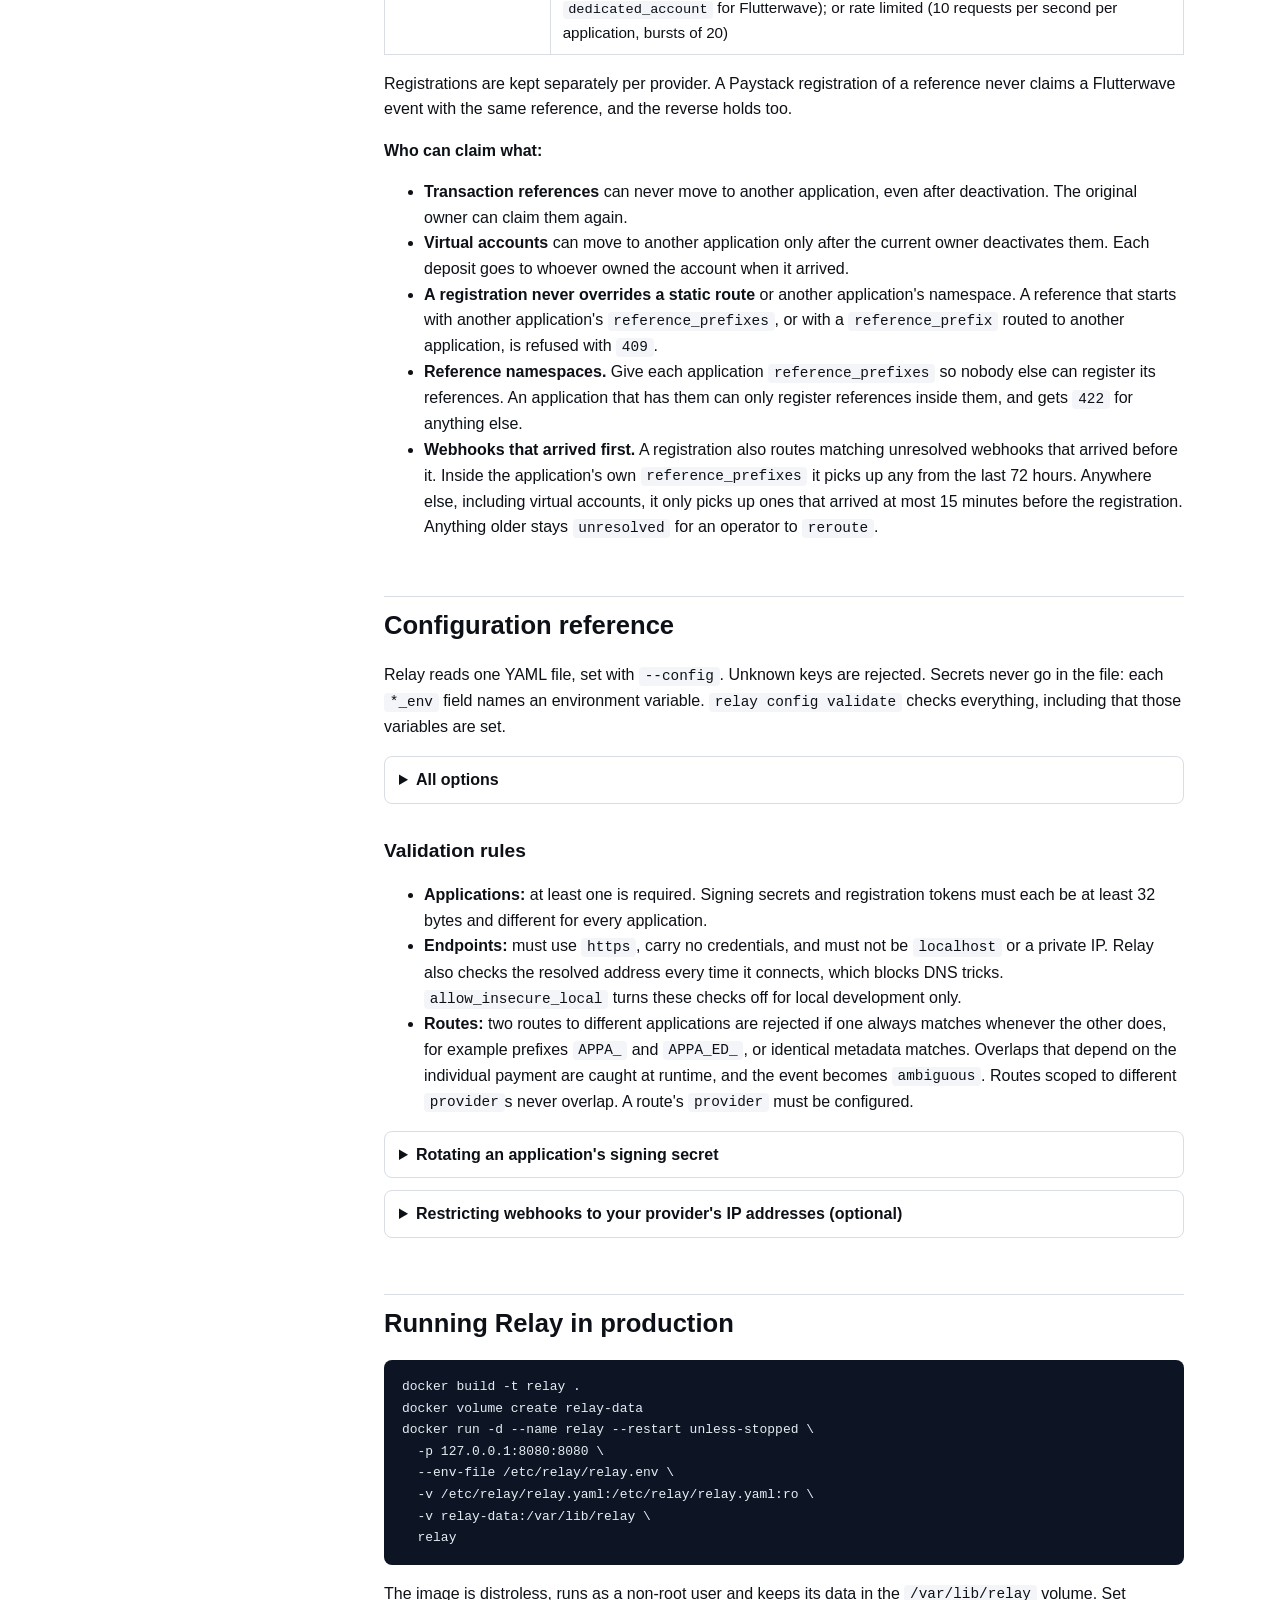
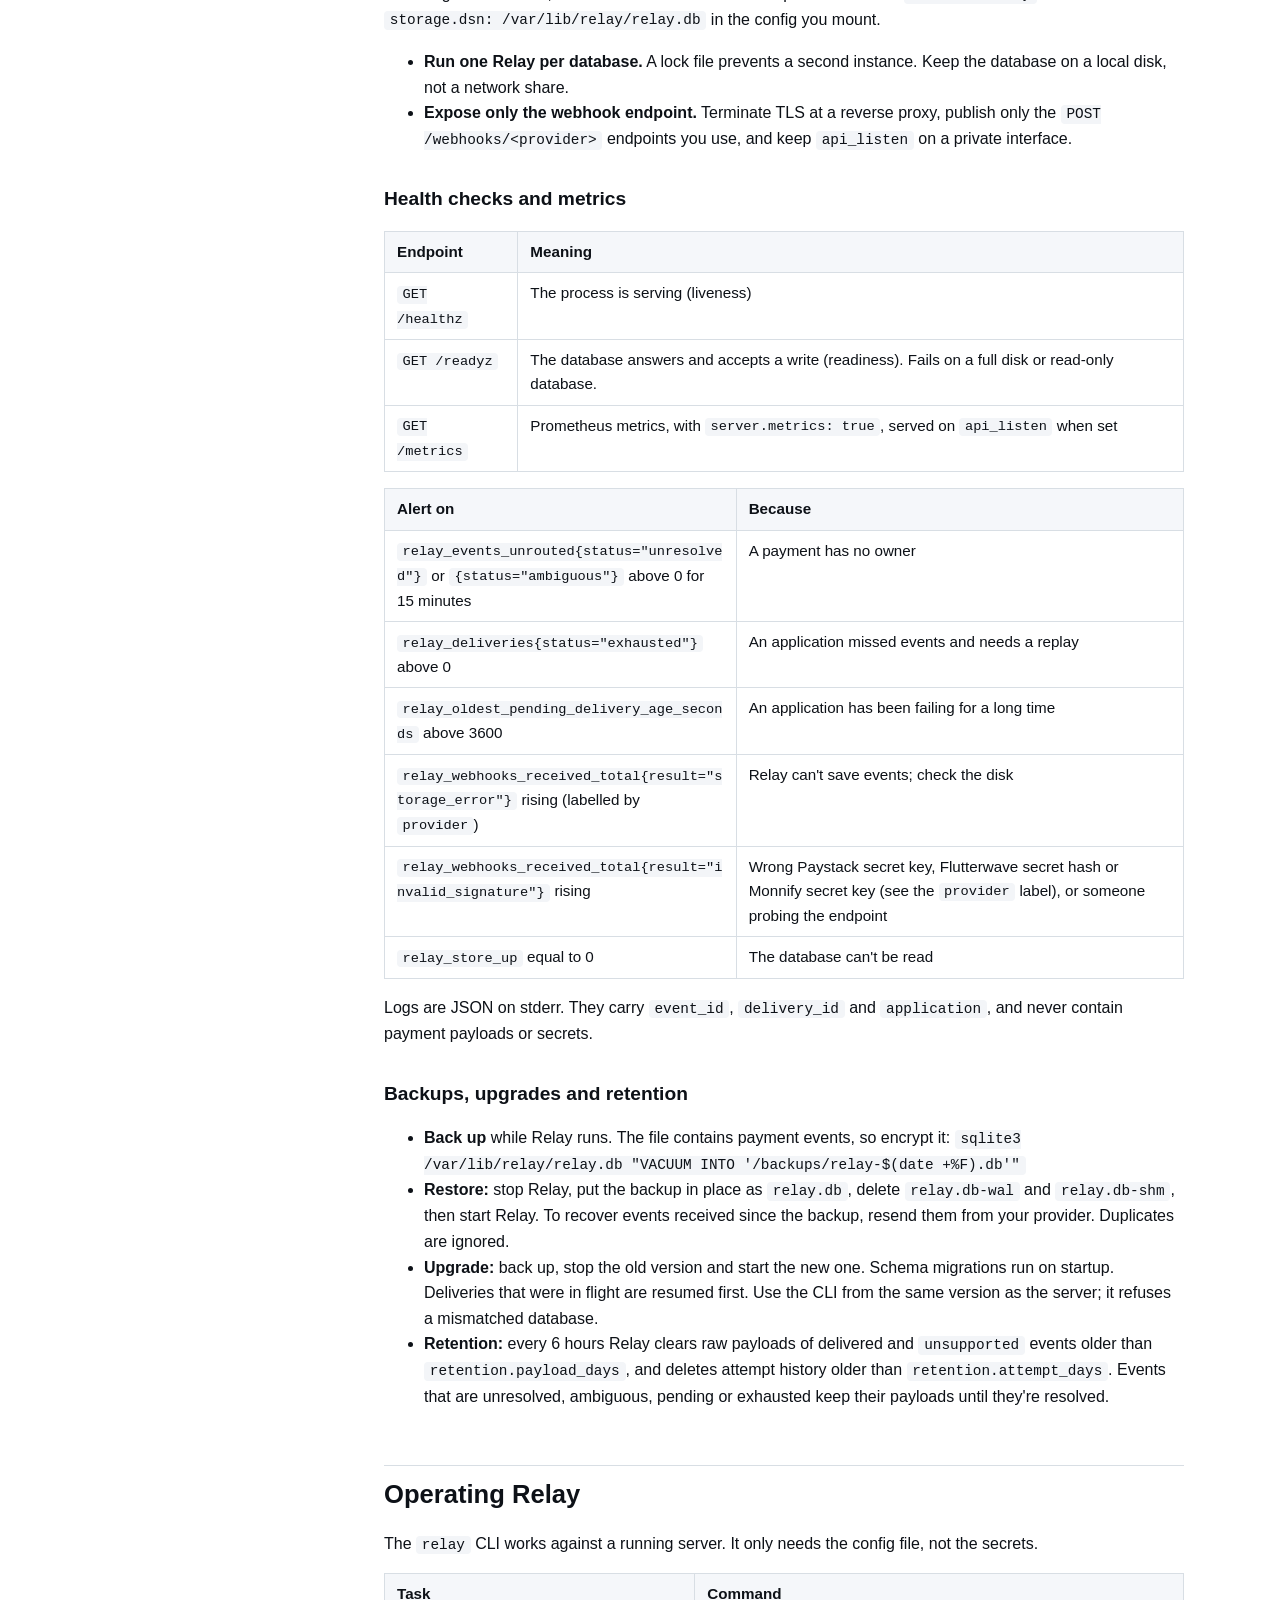
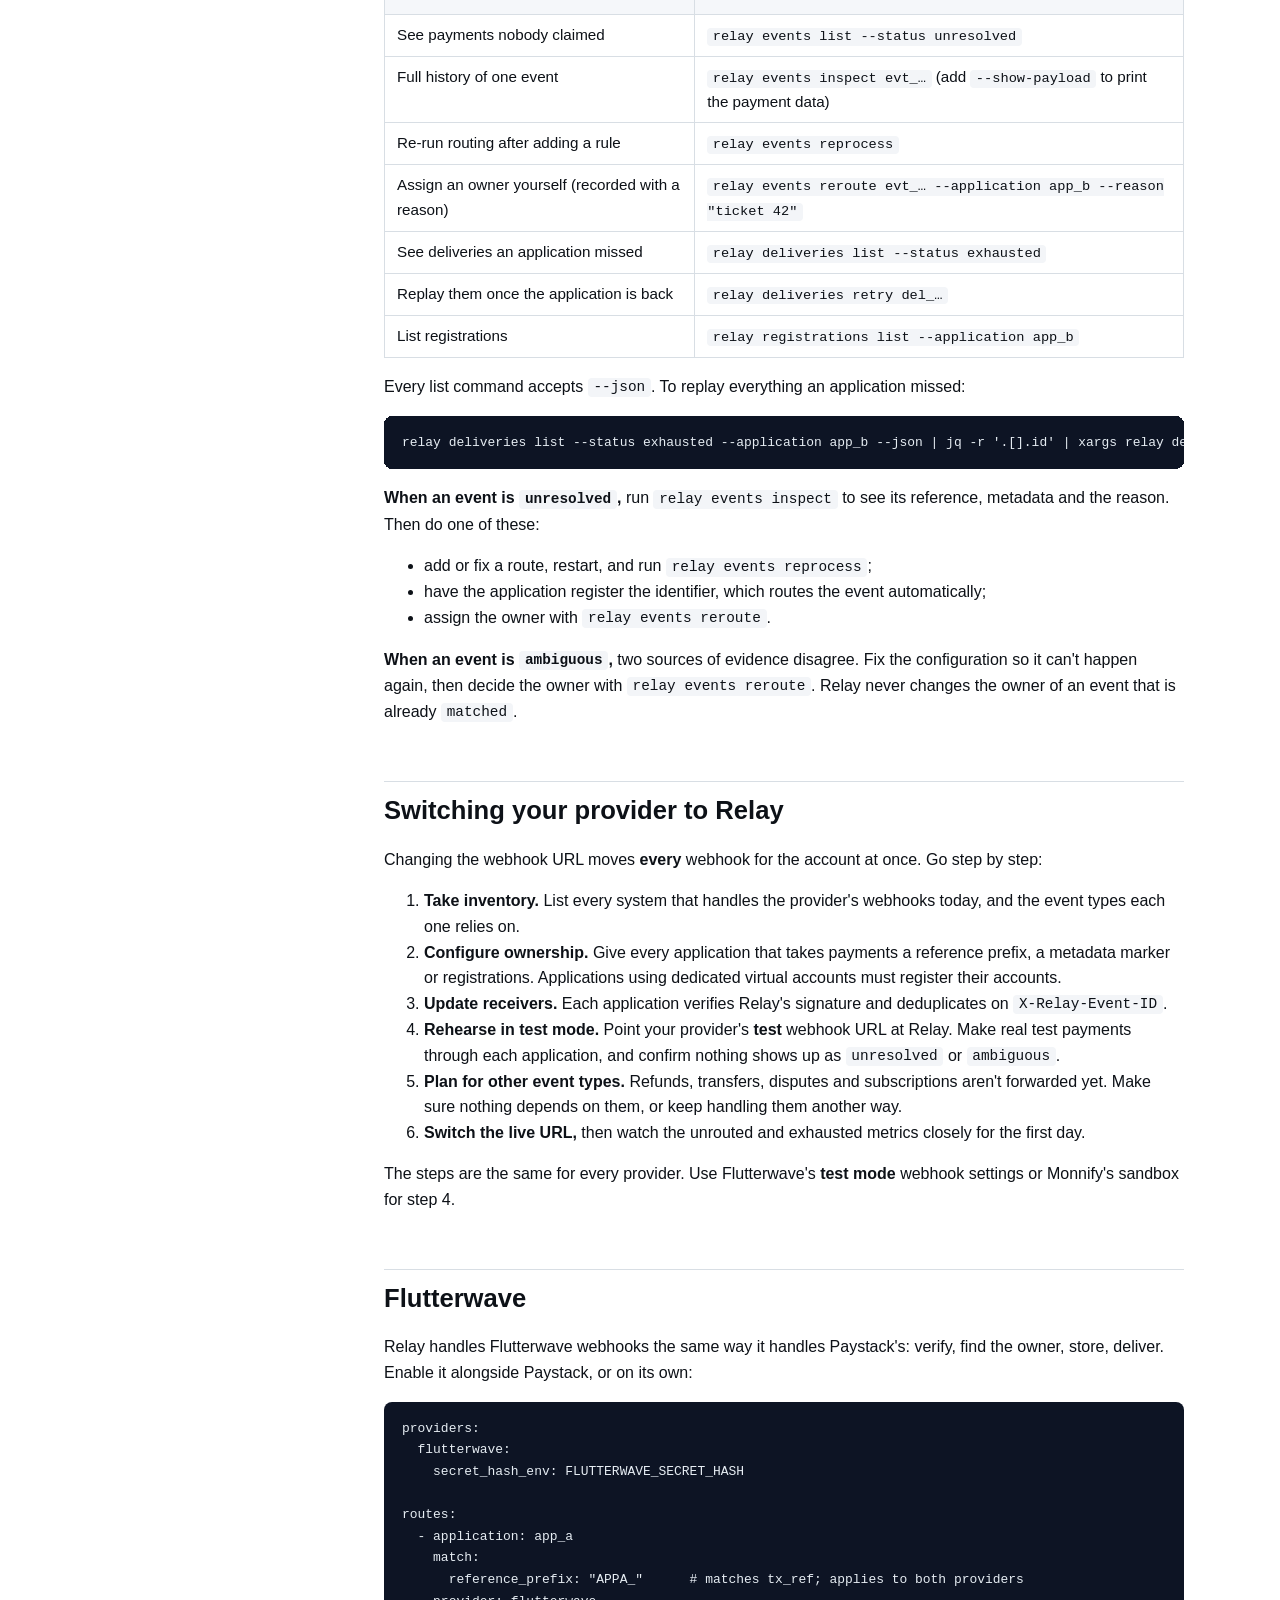
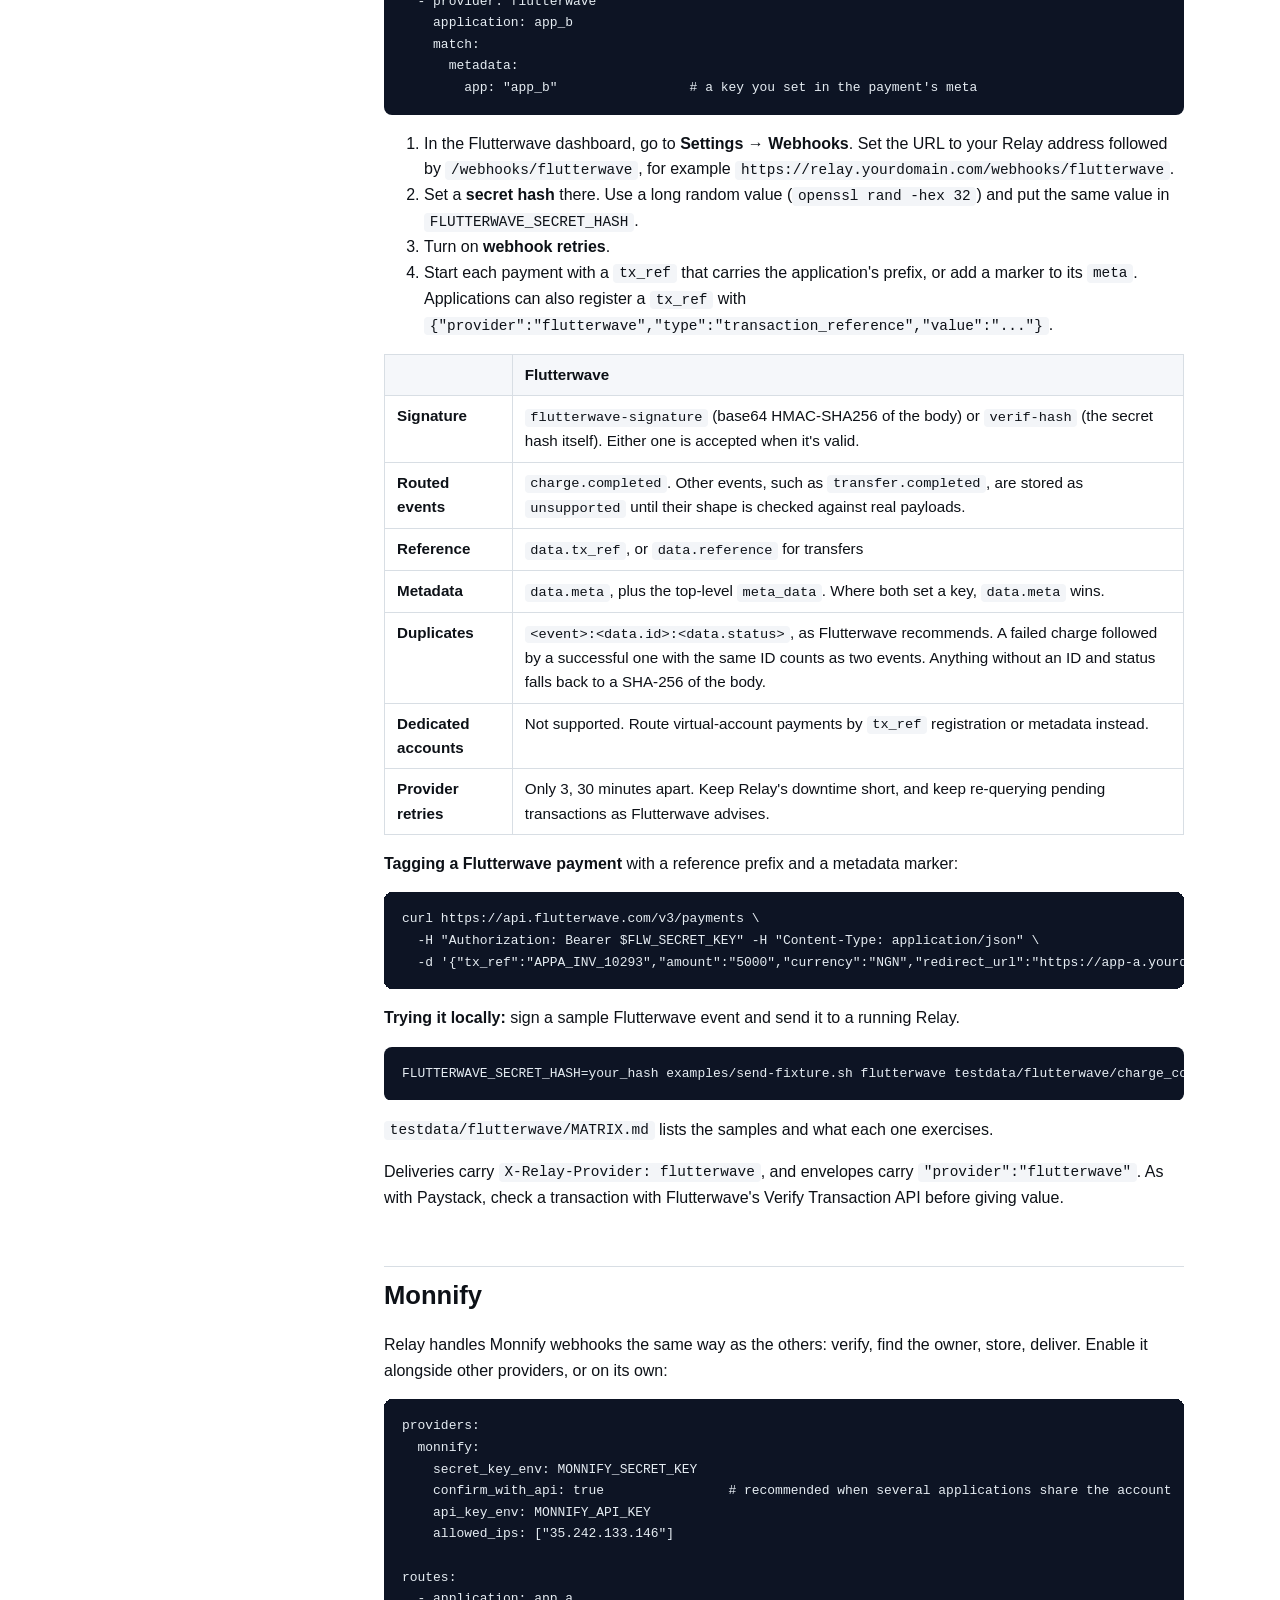
==== commit 3695f2a2: "Add Monnify webhook provider support Adds Monnify signature verification, event parsing, routing, re" ====
--- a/docs/docs.html
+++ b/docs/docs.html
@@ -4,7 +4,7 @@
   <meta charset="utf-8">
   <meta name="viewport" content="width=device-width, initial-scale=1">
   <title>Relay documentation</title>
-  <meta name="description" content="Install, configure and operate Relay, the self-hosted webhook router for Paystack and Flutterwave.">
+  <meta name="description" content="Install, configure and operate Relay, the self-hosted webhook router for Paystack, Flutterwave and Monnify.">
   <link rel="icon" href="assets/relay-logo.png">
   <link rel="stylesheet" href="style.css">
 </head>
@@ -42,6 +42,7 @@
       <li><a href="#verifying-the-signature">Verifying the signature</a></li>
       <li><a href="#registering-ownership">Registering ownership</a></li>
       <li><a href="#flutterwave">Flutterwave</a></li>
+      <li><a href="#monnify">Monnify</a></li>
       <li><a href="#go-library">Go library</a></li>
     </ul>
     <h4>Reference</h4>
@@ -58,7 +59,7 @@
 
   <main class="content">
     <h1 id="overview">Relay documentation</h1>
-    <p>Paystack and Flutterwave each send all webhooks for an account to <strong>one URL</strong>. If several of
+    <p>Paystack, Flutterwave and Monnify each send all webhooks for an account to <strong>one URL</strong>. If several of
       your applications share that account, such as App A, App B and App C, you need something at that URL that
       works out which application each payment belongs to and passes the event on to it.</p>
     <p><strong>Relay</strong> is that piece. It receives your payment provider's webhooks, verifies them, decides
@@ -72,9 +73,10 @@
         the provider only after the event is committed to disk. Delivery is at least once, and recipients deduplicate
         on a stable event ID.</li>
       <li><strong>Language-agnostic.</strong> Your applications receive a plain signed HTTP POST, so no SDK is needed.</li>
-      <li><strong>Paystack and Flutterwave.</strong> Enable either one, or both side by side. Each provider has its own
-        endpoint, <code>/webhooks/paystack</code> or <code>/webhooks/flutterwave</code>. Most examples use Paystack;
-        the <a href="#flutterwave">Flutterwave</a> section covers what's different.</li>
+      <li><strong>Paystack, Flutterwave and Monnify.</strong> Enable any one, or several side by side. Each provider
+        has its own endpoint: <code>/webhooks/paystack</code>, <code>/webhooks/flutterwave</code> or
+        <code>/webhooks/monnify</code>. Most examples use Paystack; the <a href="#flutterwave">Flutterwave</a> and
+        <a href="#monnify">Monnify</a> sections cover what's different.</li>
     </ul>
     <div class="note">Relay does <strong>not</strong> process payments, hold money or replace checking a transaction
       with your payment provider.</div>
@@ -84,6 +86,7 @@
 <pre><code>                            ┌──────────────────────── Relay ─────────────────────────┐
  Paystack    ── webhook ──▶ │ verify signature ─▶ find owner ─▶ save to SQLite ─▶ 200 │
  Flutterwave ── webhook ──▶ │                                          │             │
+ Monnify     ── webhook ──▶ │                                          │             │
                             │                         delivery workers ◀┘             │
                             └──────────────┬──────────────────┬────────────────────────┘
                                            ▼                  ▼
@@ -91,12 +94,13 @@
                                                                           retried on failure)</code></pre>
     <ol>
       <li>The provider posts a webhook to Relay. Paystack posts to
-        <code>https://relay.example.com/webhooks/paystack</code>, and Flutterwave to
-        <code>https://relay.example.com/webhooks/flutterwave</code>.</li>
+        <code>https://relay.example.com/webhooks/paystack</code>, Flutterwave to
+        <code>https://relay.example.com/webhooks/flutterwave</code>, and Monnify to
+        <code>https://relay.example.com/webhooks/monnify</code>.</li>
       <li>Relay checks the signature against the raw request body. For Paystack that's
         <code>x-paystack-signature</code>, made with your secret key. For Flutterwave it's
-        <code>flutterwave-signature</code> or <code>verif-hash</code>, made with your secret hash. Forged requests
-        are rejected.</li>
+        <code>flutterwave-signature</code> or <code>verif-hash</code>, made with your secret hash. For Monnify it's
+        <code>monnify-signature</code>, made with your client secret key. Forged requests are rejected.</li>
       <li>Relay finds the owner. It looks at the transaction's <strong>reference prefix</strong>, its
         <strong>metadata</strong>, and any <strong>references or virtual accounts your applications registered</strong>
         through Relay's API.</li>
@@ -116,6 +120,7 @@
     <ul>
       <li><strong>Paystack:</strong> <code>charge.success</code>, both checkout payments and deposits into dedicated virtual accounts.</li>
       <li><strong>Flutterwave:</strong> <code>charge.completed</code>.</li>
+      <li><strong>Monnify:</strong> <code>SUCCESSFUL_TRANSACTION</code>, both checkout payments and deposits into reserved accounts.</li>
     </ul>
     <p>Refunds, transfers, disputes and subscriptions are stored but not forwarded yet; see the <a href="#faq">FAQ</a>.
       Customer IDs and emails are never used to decide ownership, because one customer can pay several of your
@@ -171,11 +176,13 @@
 storage:
   dsn: "/var/lib/relay/relay.db"
 
-providers:                                    # enable one or both
+providers:                                    # enable one or more
   paystack:
     secret_env: PAYSTACK_SECRET_KEY           # your Paystack secret key (sk_live_… or sk_test_…)
   flutterwave:
     secret_hash_env: FLUTTERWAVE_SECRET_HASH  # the secret hash from Flutterwave's webhook settings
+  monnify:
+    secret_key_env: MONNIFY_SECRET_KEY        # your Monnify client secret key
 
 applications:
   app_a:
@@ -206,15 +213,16 @@
     <h3>2. Tag each payment with its owner</h3>
     <p>When your application starts a transaction, include something Relay can recognise. Pick one approach per
       application. For Flutterwave, the reference is <code>tx_ref</code> and the metadata is <code>meta</code>, as
-      shown in <a href="#flutterwave">Flutterwave</a>.</p>
+      shown in <a href="#flutterwave">Flutterwave</a>. For Monnify, they are <code>paymentReference</code> and
+      <code>metaData</code>, as shown in <a href="#monnify">Monnify</a>.</p>
     <p><strong>A reference prefix.</strong> Start every reference with the application's prefix:</p>
 <pre><code>curl https://api.paystack.co/transaction/initialize \
   -H "Authorization: Bearer $PAYSTACK_SECRET_KEY" -H "Content-Type: application/json" \
   -d '{"email":"parent@example.com","amount":500000,"reference":"APPA_INV_10293"}'</code></pre>
     <p><strong>Metadata.</strong> Add a marker to the transaction's metadata:</p>
 <pre><code>{ "email": "buyer@example.com", "amount": 250000, "metadata": { "app": "app_b" } }</code></pre>
-    <p><strong>Registration.</strong> The application registers the reference, or (Paystack only) a dedicated
-      virtual account, with Relay's API on the private <code>api_listen</code> address. This suits virtual-account
+    <p><strong>Registration.</strong> The application registers the reference, or (Paystack and Monnify) a
+      dedicated virtual account, with Relay's API on the private <code>api_listen</code> address. This suits virtual-account
       deposits, whose references are generated by Paystack. See <a href="#registering-ownership">Registering ownership</a>.</p>
 <pre><code>curl -X POST http://127.0.0.1:8081/v1/registrations \
   -H "Authorization: Bearer $APP_B_RELAY_TOKEN" \
@@ -230,18 +238,19 @@
       <li><strong>Responds quickly with <code>2xx</code>.</strong> Do slow work afterwards.</li>
     </ol>
     <p>With <code>payload_format: original</code> (the default), the body is exactly what the provider sent. Your
-      existing Paystack or Flutterwave handling code keeps working, and only the signature check changes. The
+      existing provider handling code keeps working, and only the signature check changes. The
       <code>X-Relay-Provider</code> header says which provider the event came from.</p>
 
     <h3>4. Run Relay behind HTTPS</h3>
 <pre><code>export PAYSTACK_SECRET_KEY=sk_live_...          # if paystack is enabled
 export FLUTTERWAVE_SECRET_HASH=...              # if flutterwave is enabled
+export MONNIFY_SECRET_KEY=...                   # if monnify is enabled
 export APP_A_RELAY_SECRET=...
 export APP_B_RELAY_SECRET=...
 export APP_B_RELAY_TOKEN=...
 relay serve -c relay.yaml</code></pre>
     <p>Put a reverse proxy (Caddy, nginx, a cloud load balancer) in front of it to terminate TLS, and expose only
-      <code>POST /webhooks/paystack</code> and/or <code>POST /webhooks/flutterwave</code> to the internet. There's a
+      the <code>POST /webhooks/&lt;provider&gt;</code> endpoints you use to the internet. There's a
       Docker setup in <a href="#production">Running Relay in production</a>.</p>
 
     <h3>5. Point your provider at Relay</h3>
@@ -251,9 +260,11 @@
     <p><strong>Flutterwave:</strong> in <strong>Settings → Webhooks</strong>, set the URL to
       <code>https://relay.yourdomain.com/webhooks/flutterwave</code> and the secret hash to the value of
       <code>FLUTTERWAVE_SECRET_HASH</code>, and turn on retries.</p>
+    <p><strong>Monnify:</strong> in <strong>Developers → Webhook URLs</strong>, set the Transaction Completion URL to
+      <code>https://relay.yourdomain.com/webhooks/monnify</code>. See <a href="#monnify">Monnify</a>.</p>
     <div class="note">Try it with your <strong>test</strong> keys first. Make a test payment for each application and
       confirm it arrives, and that nothing appears in <code>relay events list --status unresolved</code>. Before you
-      switch live traffic, read <a href="#switching">Switching Paystack or Flutterwave to Relay</a>.</div>
+      switch live traffic, read <a href="#switching">Switching your provider to Relay</a>.</div>
 
     <!-- ───────────────────────────── Receiving -->
     <h2 id="receiving-events">Receiving events</h2>
@@ -265,13 +276,13 @@
 X-Relay-Delivery-ID: del_01JBQ7Z3M4ABCDEFGHJKMNPQRS
 X-Relay-Timestamp: 1793570000
 X-Relay-Attempt: 1
-X-Relay-Provider: paystack                     ← or flutterwave
+X-Relay-Provider: paystack                     ← or flutterwave, monnify
 X-Relay-Signature: v1=fe8e97a7670f414a34ec2115f47bcda1ff597e880bfe6c5edf3b823ff2b12b7f
 
 {"event":"charge.success","data":{ ... exactly as the provider sent it ... }}</code></pre>
     <table>
       <tr><td><strong>Body, <code>original</code> format</strong> (default)</td><td>The exact bytes the provider sent</td></tr>
-      <tr><td><strong><code>X-Relay-Provider</code></strong></td><td><code>paystack</code> or <code>flutterwave</code>. It isn't signed; the body itself identifies the provider.</td></tr>
+      <tr><td><strong><code>X-Relay-Provider</code></strong></td><td><code>paystack</code>, <code>flutterwave</code> or <code>monnify</code>. It isn't signed; the body itself identifies the provider.</td></tr>
       <tr><td><strong>Body, <code>envelope</code> format</strong></td><td><code>{"relay_version":1,"id":"evt_…","type":"charge.success","provider":"paystack","application":"app_b","received_at":"2026-11-02T10:15:42.123Z","payload":{ original event, byte for byte }}</code></td></tr>
       <tr><td><strong>Success</strong></td><td>Any <code>2xx</code> response</td></tr>
       <tr><td><strong>Retried</strong></td><td>Timeouts, connection errors, non-<code>2xx</code> responses and redirects (never followed). By default 10 attempts over about 24 hours: immediately, then after 30s, 2m, 10m, 30m, 1h, 2h, 4h, 8h and 8h, each ±20%.</td></tr>
@@ -430,7 +441,7 @@
         the event ID in the same database transaction as the business effect. <code>X-Relay-Delivery-ID</code> and
         <code>X-Relay-Attempt</code> are for diagnostics only.</li>
       <li><strong>Respond quickly.</strong> Do slow work after you respond.</li>
-      <li><strong>Verify the payment with Paystack or Flutterwave</strong> before granting value: check amount,
+      <li><strong>Verify the payment with your provider</strong> before granting value: check amount,
         currency, status and reference. A valid Relay signature proves the request came from Relay, not that the
         payment happened. Every application sharing a Paystack account holds its secret key, and anyone with that key
         can send Relay a correctly signed webhook. Relay then delivers it like any other. Setting
@@ -450,12 +461,12 @@
       <tr><td><code>GET /v1/registrations?type=&amp;active=&amp;limit=&amp;after=</code></td><td>List your own registrations, paginated (<code>limit</code> 1–500, follow <code>next</code>)</td></tr>
       <tr><td><code>DELETE /v1/registrations/{id}</code></td><td>Deactivate one of your registrations</td></tr>
     </table>
-<pre><code># A transaction reference, before or after the payment ("provider" is paystack or flutterwave)
+<pre><code># A transaction reference, before or after the payment ("provider" is paystack, flutterwave or monnify)
 curl -X POST http://127.0.0.1:8081/v1/registrations \
   -H "Authorization: Bearer $APP_B_RELAY_TOKEN" \
   -d '{"provider":"paystack","type":"transaction_reference","value":"APPB_ORDER_1001"}'
 
-# A dedicated virtual account (Paystack only; bank name and account number from Paystack)
+# A dedicated virtual account (Paystack, or a Monnify reserved account; bank name and account number from the provider)
 curl -X POST http://127.0.0.1:8081/v1/registrations \
   -H "Authorization: Bearer $APP_B_RELAY_TOKEN" \
   -d '{"provider":"paystack","type":"dedicated_account","bank":"Wema Bank","account_number":"9930000902"}'
@@ -522,6 +533,13 @@
     allowed_ips: []                   # optional; Flutterwave's IPs change, so usually leave empty
     confirm_with_api: false           # check each routed event with Flutterwave's verify API before accepting it
     secret_key_env: FLUTTERWAVE_SECRET_KEY    # required with confirm_with_api: Flutterwave secret key (FLWSECK-...)
+  monnify:
+    secret_key_env: MONNIFY_SECRET_KEY        # required: client secret key (verifies monnify-signature)
+    allowed_ips: []                   # optional; Monnify publishes 35.242.133.146
+    confirm_with_api: false           # check each routed event with Monnify's transaction query API before accepting it
+    api_key_env: MONNIFY_API_KEY      # required with confirm_with_api: Monnify API key (MK_...)
+    api_base_url: ""                  # default https://api.monnify.com; https://sandbox.monnify.com for sandbox
+    allow_unsigned_sandbox: false     # sandbox only: accept unsigned webhooks the sandbox API confirms (see Monnify)
 
 applications:
   app_b:                         # application ID: lowercase letters, digits, _ or -
@@ -536,8 +554,8 @@
   - application: app_b
     provider: paystack          # optional: only events from this provider; omitted = every provider
     match:
-      reference_prefix: "APPB_" # reference starts with this (case-sensitive): Paystack data.reference, Flutterwave data.tx_ref
-      metadata:                 # every key equals its value (Paystack data.metadata; Flutterwave data.meta / meta_data)
+      reference_prefix: "APPB_" # reference starts with this (case-sensitive): Paystack data.reference, Flutterwave data.tx_ref, Monnify paymentReference (accountReference for reserved accounts)
+      metadata:                 # every key equals its value (Paystack data.metadata; Flutterwave data.meta / meta_data; Monnify metaData)
         app: "app_b"             # both matchers set: both must match
 
 delivery:
@@ -590,7 +608,8 @@
         <li><strong>Rejected requests</strong> get <code>403</code>.</li>
         <li><strong>Each provider has its own <code>allowed_ips</code>.</strong> Flutterwave says its IP addresses are
           dynamic, so leave <code>providers.flutterwave.allowed_ips</code> empty unless Flutterwave gives you a fixed
-          list.</li>
+          list. Monnify publishes one address, <code>35.242.133.146</code>, which you can put in
+          <code>providers.monnify.allowed_ips</code>.</li>
       </ul>
     </details>
 
@@ -610,7 +629,7 @@
       <li><strong>Run one Relay per database.</strong> A lock file prevents a second instance. Keep the database on a
         local disk, not a network share.</li>
       <li><strong>Expose only the webhook endpoint.</strong> Terminate TLS at a reverse proxy, publish only
-        <code>POST /webhooks/paystack</code> and/or <code>POST /webhooks/flutterwave</code>, and keep
+        the <code>POST /webhooks/&lt;provider&gt;</code> endpoints you use, and keep
         <code>api_listen</code> on a private interface.</li>
     </ul>
 
@@ -627,7 +646,7 @@
       <tr><td><code>relay_deliveries{status="exhausted"}</code> above 0</td><td>An application missed events and needs a replay</td></tr>
       <tr><td><code>relay_oldest_pending_delivery_age_seconds</code> above 3600</td><td>An application has been failing for a long time</td></tr>
       <tr><td><code>relay_webhooks_received_total{result="storage_error"}</code> rising (labelled by <code>provider</code>)</td><td>Relay can't save events; check the disk</td></tr>
-      <tr><td><code>relay_webhooks_received_total{result="invalid_signature"}</code> rising</td><td>Wrong Paystack secret key or Flutterwave secret hash (see the <code>provider</code> label), or someone probing the endpoint</td></tr>
+      <tr><td><code>relay_webhooks_received_total{result="invalid_signature"}</code> rising</td><td>Wrong Paystack secret key, Flutterwave secret hash or Monnify secret key (see the <code>provider</code> label), or someone probing the endpoint</td></tr>
       <tr><td><code>relay_store_up</code> equal to 0</td><td>The database can't be read</td></tr>
     </table>
     <p>Logs are JSON on stderr. They carry <code>event_id</code>, <code>delivery_id</code> and
@@ -639,7 +658,7 @@
         <code>sqlite3 /var/lib/relay/relay.db "VACUUM INTO '/backups/relay-$(date +%F).db'"</code></li>
       <li><strong>Restore:</strong> stop Relay, put the backup in place as <code>relay.db</code>, delete
         <code>relay.db-wal</code> and <code>relay.db-shm</code>, then start Relay. To recover events received since
-        the backup, resend them from Paystack or Flutterwave. Duplicates are ignored.</li>
+        the backup, resend them from your provider. Duplicates are ignored.</li>
       <li><strong>Upgrade:</strong> back up, stop the old version and start the new one. Schema migrations run on
         startup. Deliveries that were in flight are resumed first. Use the CLI from the same version as the server;
         it refuses a mismatched database.</li>
@@ -676,7 +695,7 @@
       never changes the owner of an event that is already <code>matched</code>.</p>
 
     <!-- ───────────────────────────── Switching -->
-    <h2 id="switching">Switching Paystack or Flutterwave to Relay</h2>
+    <h2 id="switching">Switching your provider to Relay</h2>
     <p>Changing the webhook URL moves <strong>every</strong> webhook for the account at once. Go step by step:</p>
     <ol>
       <li><strong>Take inventory.</strong> List every system that handles the provider's webhooks today, and the
@@ -692,7 +711,8 @@
         forwarded yet. Make sure nothing depends on them, or keep handling them another way.</li>
       <li><strong>Switch the live URL,</strong> then watch the unrouted and exhausted metrics closely for the first day.</li>
     </ol>
-    <p>The same steps apply to Flutterwave, using its <strong>test mode</strong> webhook settings for step 4.</p>
+    <p>The steps are the same for every provider. Use Flutterwave's <strong>test mode</strong> webhook settings or
+      Monnify's sandbox for step 4.</p>
 
     <!-- ───────────────────────────── Flutterwave -->
     <h2 id="flutterwave">Flutterwave</h2>
@@ -743,6 +763,70 @@
       <code>"provider":"flutterwave"</code>. As with Paystack, check a transaction with Flutterwave's Verify
       Transaction API before giving value.</p>
 
+    <!-- ───────────────────────────── Monnify -->
+    <h2 id="monnify">Monnify</h2>
+    <p>Relay handles Monnify webhooks the same way as the others: verify, find the owner, store, deliver. Enable it
+      alongside other providers, or on its own:</p>
+<pre><code>providers:
+  monnify:
+    secret_key_env: MONNIFY_SECRET_KEY
+    confirm_with_api: true                # recommended when several applications share the account
+    api_key_env: MONNIFY_API_KEY
+    allowed_ips: ["35.242.133.146"]
+
+routes:
+  - application: app_a
+    match:
+      reference_prefix: "APPA_"      # matches paymentReference; applies to every provider
+  - provider: monnify
+    application: app_b
+    match:
+      metadata:
+        app: "app_b"                 # a key you set in the transaction's metaData</code></pre>
+    <ol>
+      <li>In the Monnify dashboard, go to <strong>Developers → Webhook URLs</strong>. Set <strong>Transaction
+        Completion</strong> to your Relay address followed by <code>/webhooks/monnify</code>, for example
+        <code>https://relay.yourdomain.com/webhooks/monnify</code>.</li>
+      <li>Put the account's <strong>client secret key</strong> (Developers → API Keys &amp; Contracts) in
+        <code>MONNIFY_SECRET_KEY</code>. Monnify signs webhooks with it, and the same key authenticates the API.</li>
+      <li>Start each payment with a <code>paymentReference</code> that carries the application's prefix, or add a
+        marker to its <code>metaData</code>. Applications can also register a reference with
+        <code>{"provider":"monnify","type":"transaction_reference","value":"..."}</code>.</li>
+      <li>For <strong>reserved accounts</strong>, either give each account an <code>accountReference</code> that
+        carries the application's prefix, or register the account once it's created:
+        <code>{"provider":"monnify","type":"dedicated_account","bank":"Wema bank","account_number":"..."}</code>.</li>
+    </ol>
+    <table>
+      <tr><th></th><th>Monnify</th></tr>
+      <tr><td><strong>Signature</strong></td><td><code>monnify-signature</code>: lowercase hex HMAC-SHA512 of the body, keyed with the client secret key. Monnify signs <strong>production</strong> webhooks only; see sandbox below.</td></tr>
+      <tr><td><strong>Routed events</strong></td><td><code>SUCCESSFUL_TRANSACTION</code>. Other events, such as <code>REJECTED_PAYMENT</code>, disbursements, refunds and settlements, are stored as <code>unsupported</code> until their shape is checked against real payloads.</td></tr>
+      <tr><td><strong>Reference</strong></td><td><code>eventData.paymentReference</code>. For reserved-account deposits Monnify generates that value, so Relay uses <code>product.reference</code> (your <code>accountReference</code>) instead.</td></tr>
+      <tr><td><strong>Metadata</strong></td><td><code>eventData.metaData</code>, as an object or a JSON-encoded string</td></tr>
+      <tr><td><strong>Dedicated accounts</strong></td><td>Reserved-account deposits carry <code>destinationAccountInformation</code> (bank name and account number), matched against <code>dedicated_account</code> registrations.</td></tr>
+      <tr><td><strong>Duplicates</strong></td><td><code>&lt;eventType&gt;:&lt;transactionReference&gt;:&lt;paymentStatus&gt;</code>. The body has no event ID. Anything without a reference and status falls back to a SHA-256 of the body.</td></tr>
+      <tr><td><strong>Confirmation</strong></td><td>With <code>confirm_with_api</code>, Relay logs in with the API key and secret key (caching the token) and checks <code>GET /api/v2/merchant/transactions/query</code>. The references, status, amount paid and currency must match.</td></tr>
+      <tr><td><strong>Provider retries</strong></td><td>Monnify resends when it gets no <code>200</code> or the request times out. It doesn't publish the schedule, so keep Relay's downtime short.</td></tr>
+    </table>
+    <p><strong>Sandbox webhooks are unsigned.</strong> Monnify only sends <code>monnify-signature</code> in
+      production, so by default Relay rejects every sandbox webhook with <code>401</code>. To test against the
+      sandbox, opt in:</p>
+<pre><code>providers:
+  monnify:
+    secret_key_env: MONNIFY_SECRET_KEY    # sandbox secret key
+    api_key_env: MONNIFY_API_KEY          # sandbox API key (MK_TEST_...)
+    confirm_with_api: true                # required
+    api_base_url: "https://sandbox.monnify.com"   # required
+    allow_unsigned_sandbox: true</code></pre>
+    <p>With that set, an unsigned webhook is accepted only if it's a routed event type and Monnify's sandbox API
+      confirms the transaction exactly. A webhook with a wrong signature is still rejected. Relay refuses to start if
+      <code>allow_unsigned_sandbox</code> points at any API other than <code>sandbox.monnify.com</code>, and it logs
+      a warning at startup whenever the option is on.</p>
+    <p><strong>Trying it locally:</strong> sign a sample Monnify event and send it to a running Relay.</p>
+<pre><code>MONNIFY_SECRET_KEY=your_key examples/send-fixture.sh monnify testdata/monnify/successful_transaction_card.json</code></pre>
+    <p><code>testdata/monnify/MATRIX.md</code> lists the samples and what each one exercises.</p>
+    <p>Deliveries carry <code>X-Relay-Provider: monnify</code>, and envelopes carry <code>"provider":"monnify"</code>.
+      Check a transaction with Monnify's transaction query API before giving value.</p>
+
     <!-- ───────────────────────────── Go library -->
     <h2 id="go-library">Use Relay as a Go library</h2>
     <p><code>relay serve</code> is a thin wrapper around a Go package, so you can import Relay into your own program:</p>
@@ -763,7 +847,7 @@
       <tr><td><code>relay/config</code></td><td>Load <code>relay.yaml</code>, or build and <code>Validate</code> a configuration in Go</td></tr>
       <tr><td><code>relay/receiver</code></td><td>Verify Relay's deliveries in a Go application (<code>receiver.Handler</code>)</td></tr>
       <tr><td><code>relay/provider</code></td><td>The <code>Adapter</code> interface. Implement it and pass <code>relay.WithProvider</code> to add a payment provider.</td></tr>
-      <tr><td><code>relay/provider/paystack</code>, <code>relay/provider/flutterwave</code></td><td>The built-in adapters, also usable on their own</td></tr>
+      <tr><td><code>relay/provider/paystack</code>, <code>relay/provider/flutterwave</code>, <code>relay/provider/monnify</code></td><td>The built-in adapters, also usable on their own</td></tr>
     </table>
     <p>The full guide is in <a href="https://github.com/khaleelhabeeb/relay/blob/main/docs/library.md">docs/library.md</a>:
       embedding, configuration in Go, receiving deliveries, and writing a provider adapter. The API reference, with
@@ -797,7 +881,7 @@
     <!-- ───────────────────────────── FAQ -->
     <h2 id="faq">FAQ</h2>
     <h3>Does a delivery from Relay prove the customer paid?</h3>
-    <p>It proves the event came from Relay, which verified that it came from Paystack or Flutterwave. Before giving
+    <p>It proves the event came from Relay, which verified that it came from your provider. Before giving
       value, check the amount, currency and status with the provider's Verify Transaction API, as you would without
       Relay.</p>
     <h3>Can my application receive the same event twice?</h3>
@@ -808,6 +892,7 @@
     <ul>
       <li><strong>Paystack</strong> retries every 3 minutes for the first 4 tries, then hourly for 72 hours in live mode.</li>
       <li><strong>Flutterwave</strong> retries only 3 times, 30 minutes apart, and only if retries are enabled in its dashboard.</li>
+      <li><strong>Monnify</strong> resends when it gets no <code>200</code> or times out, on a schedule it doesn't publish.</li>
     </ul>
     <p>Keep downtime short, especially with Flutterwave. Relay ignores anything that arrives twice.</p>
     <h3>What happens if my application is down?</h3>
@@ -824,6 +909,7 @@
       <li><strong>Paystack <code>charge.success</code>:</strong> by the transaction ID, so a resent event is
         recognised even if its bytes differ.</li>
       <li><strong>Flutterwave:</strong> by <code>event:data.id:data.status</code>, as Flutterwave recommends.</li>
+      <li><strong>Monnify:</strong> by <code>eventType:transactionReference:paymentStatus</code>.</li>
       <li><strong>Anything else:</strong> by a SHA-256 hash of the exact body.</li>
     </ul>
 
@@ -841,7 +927,7 @@
       <tr><td><code>.</code> (package <code>relay</code>)</td><td>The embeddable library; <code>relay serve</code> runs it</td></tr>
       <tr><td><code>config</code></td><td>Configuration loading and validation (public)</td></tr>
       <tr><td><code>provider</code></td><td>Provider-neutral event model and the <code>Adapter</code> interface (public)</td></tr>
-      <tr><td><code>provider/paystack</code>, <code>provider/flutterwave</code></td><td>Built-in provider adapters (public)</td></tr>
+      <tr><td><code>provider/paystack</code>, <code>provider/flutterwave</code>, <code>provider/monnify</code></td><td>Built-in provider adapters (public)</td></tr>
       <tr><td><code>receiver</code></td><td>Verifying Relay's deliveries in Go (public)</td></tr>
       <tr><td><code>cmd/relay</code></td><td>Entry point</td></tr>
       <tr><td><code>internal/routing</code></td><td>Ownership decisions (pure, no I/O)</td></tr>
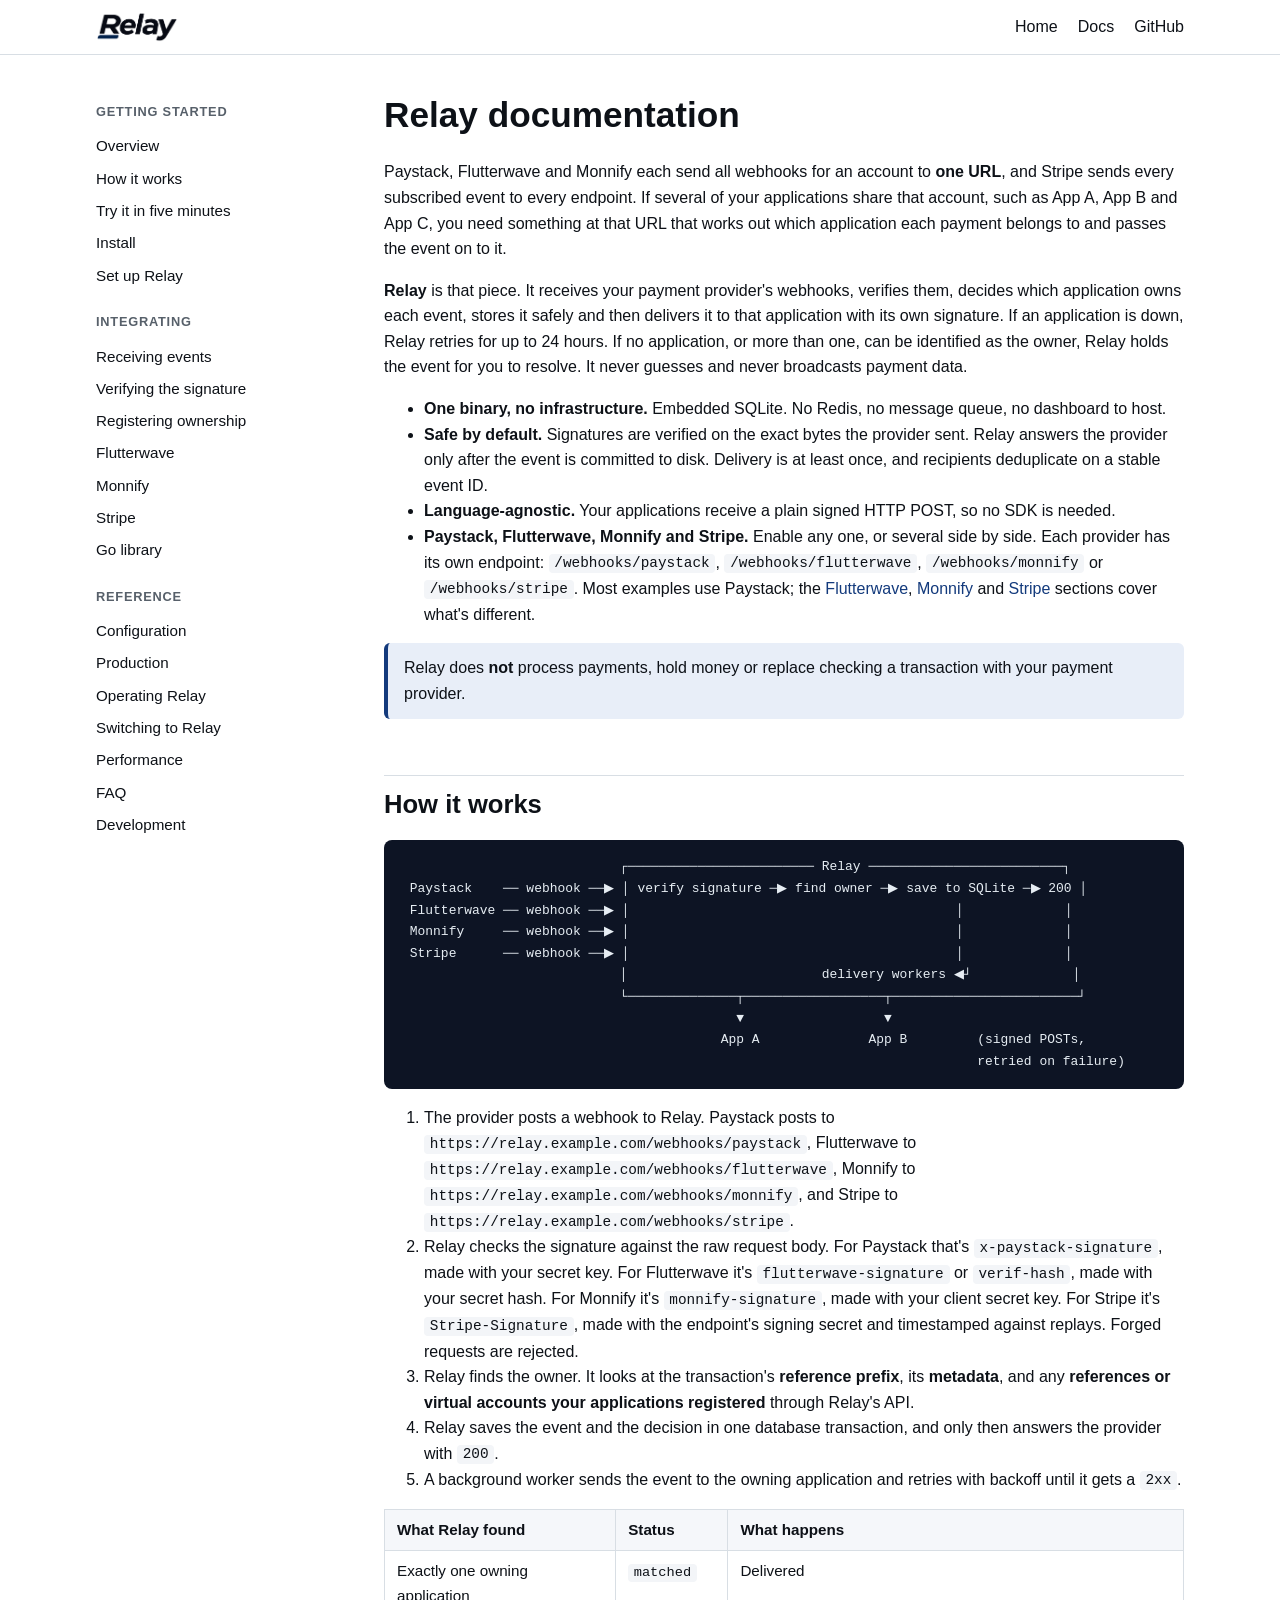
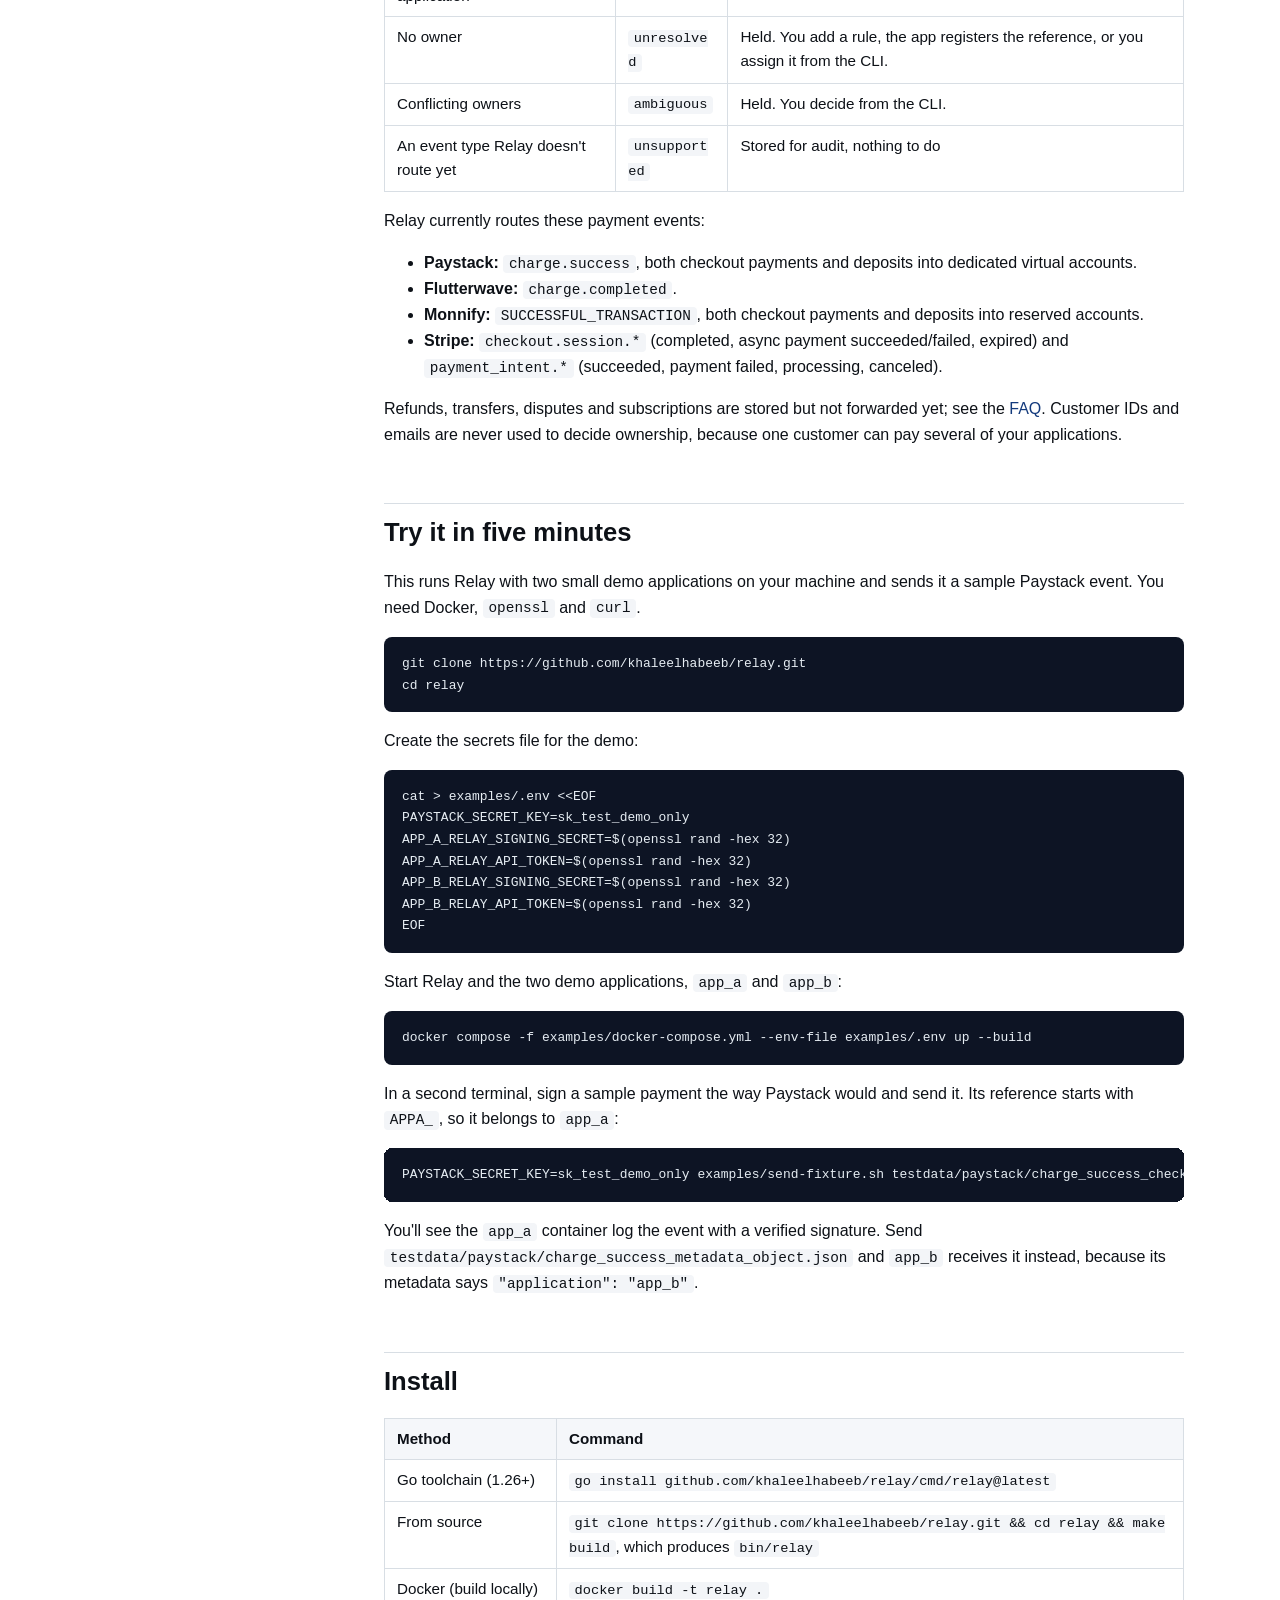
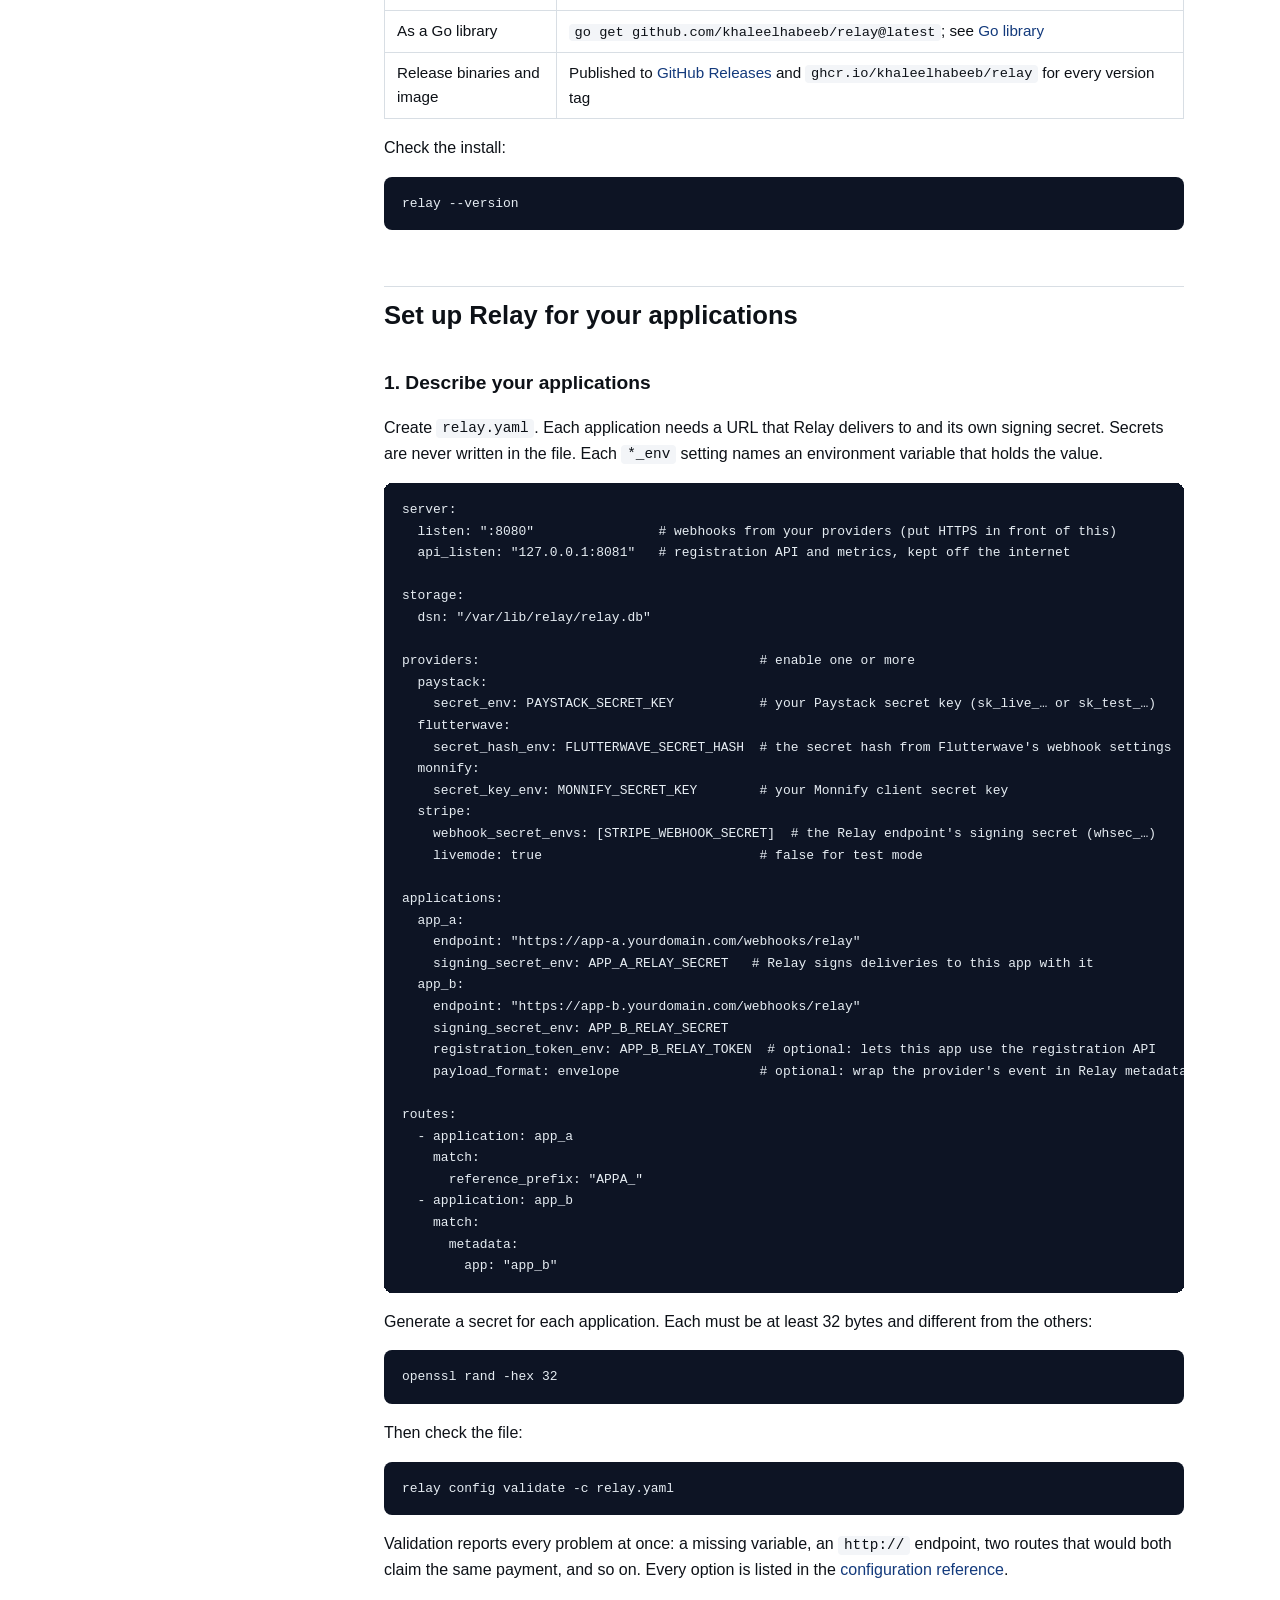
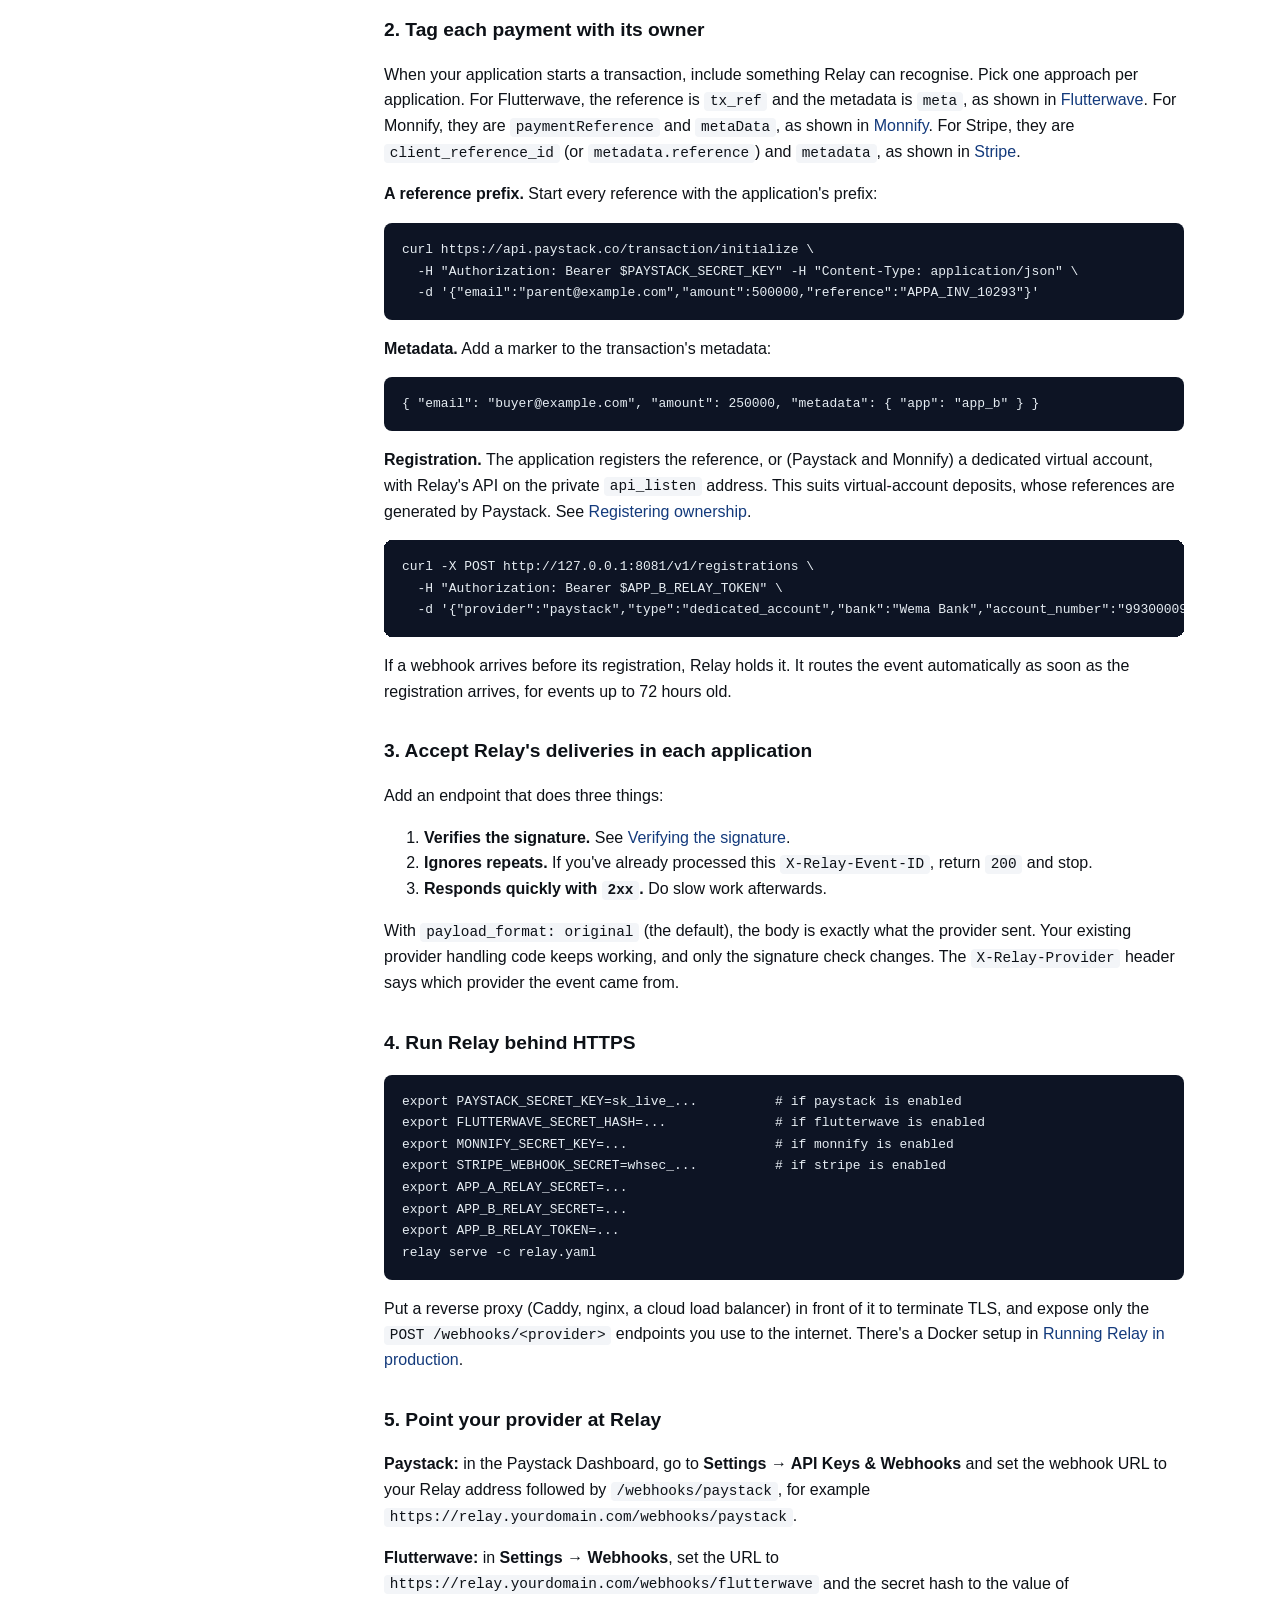
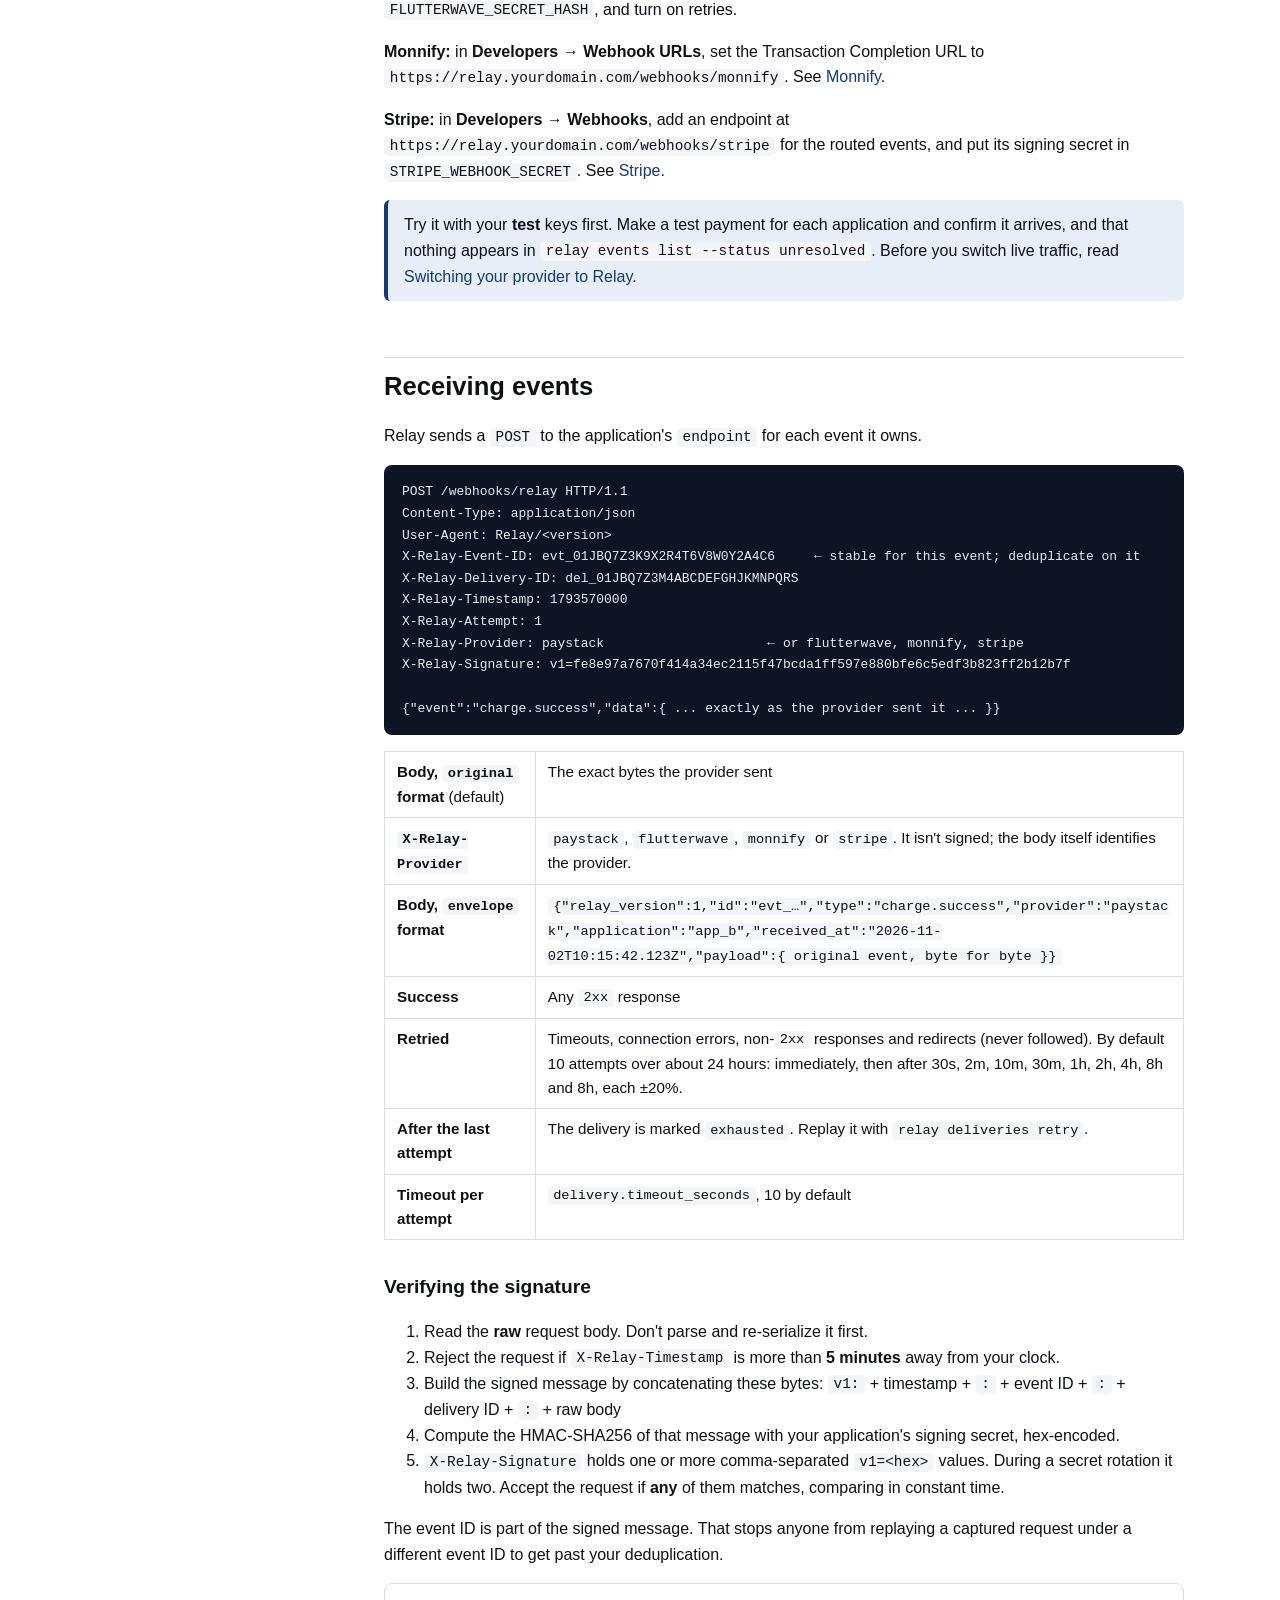
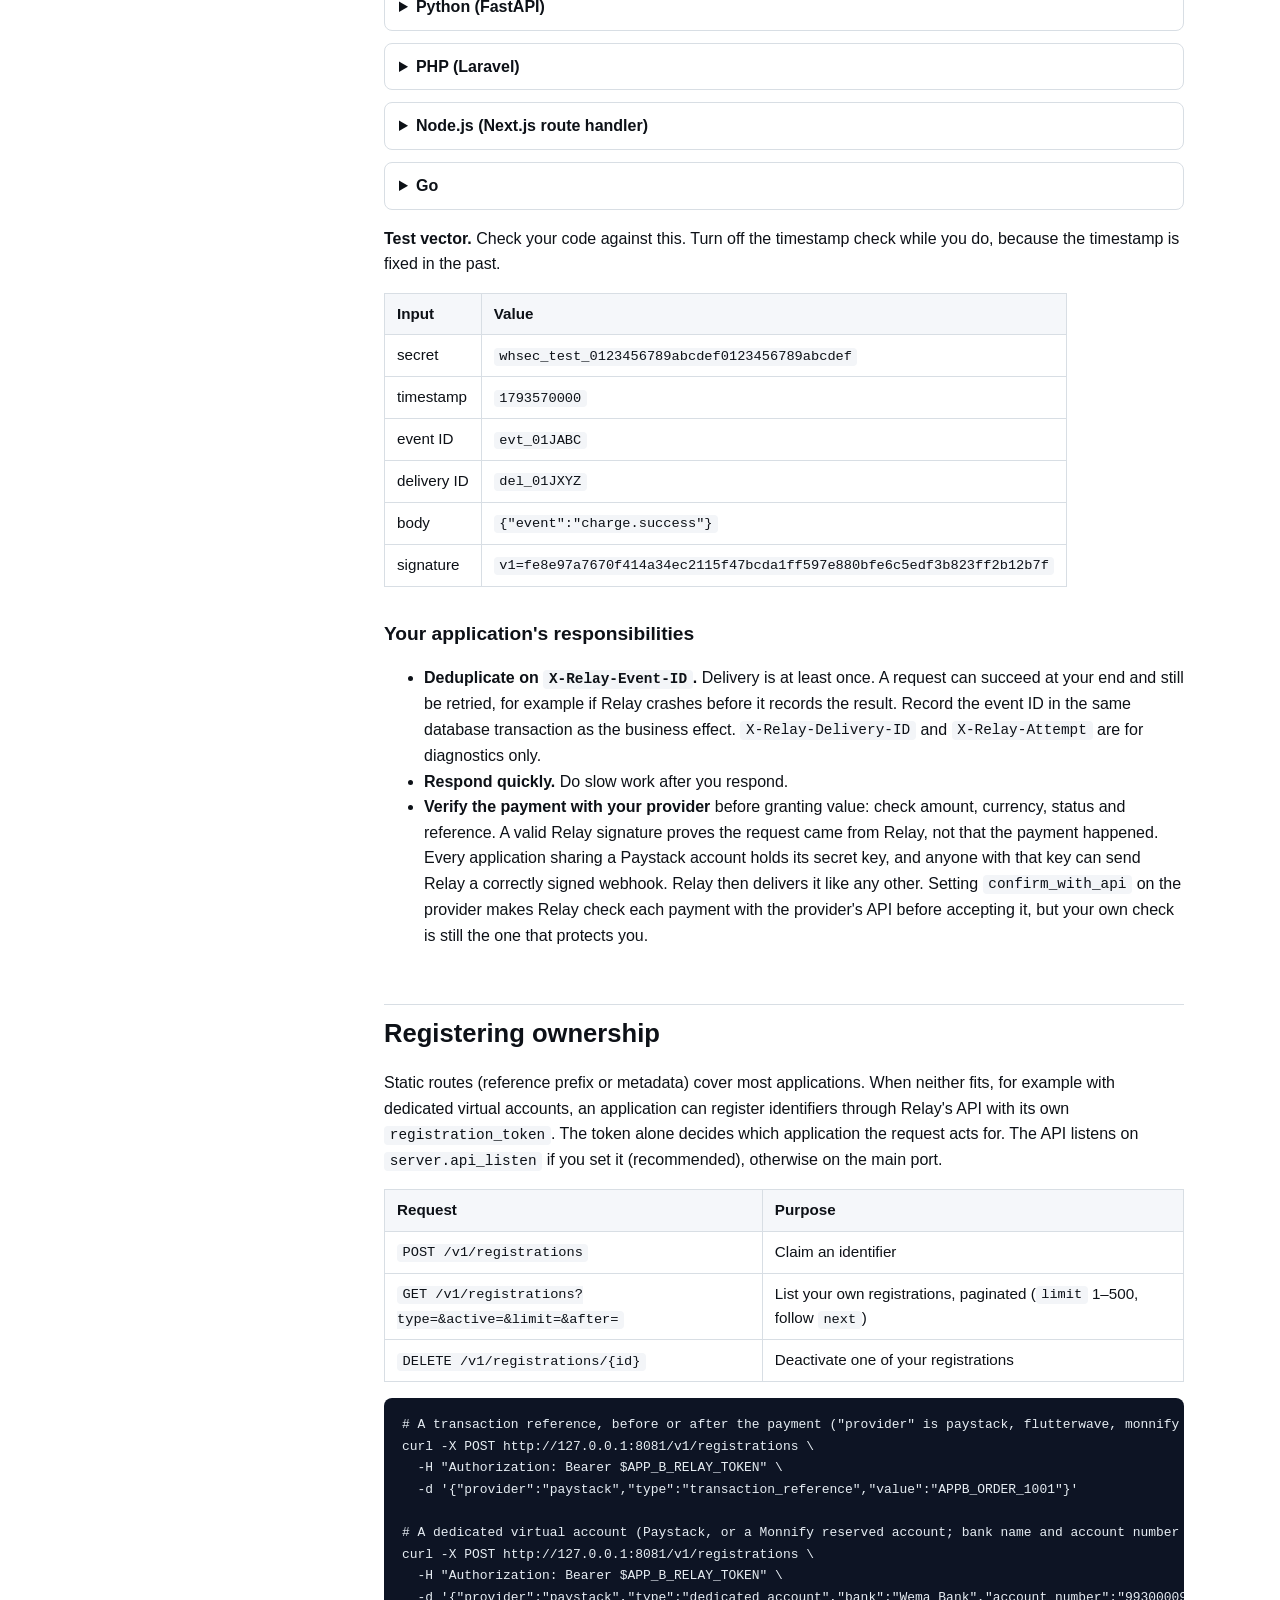
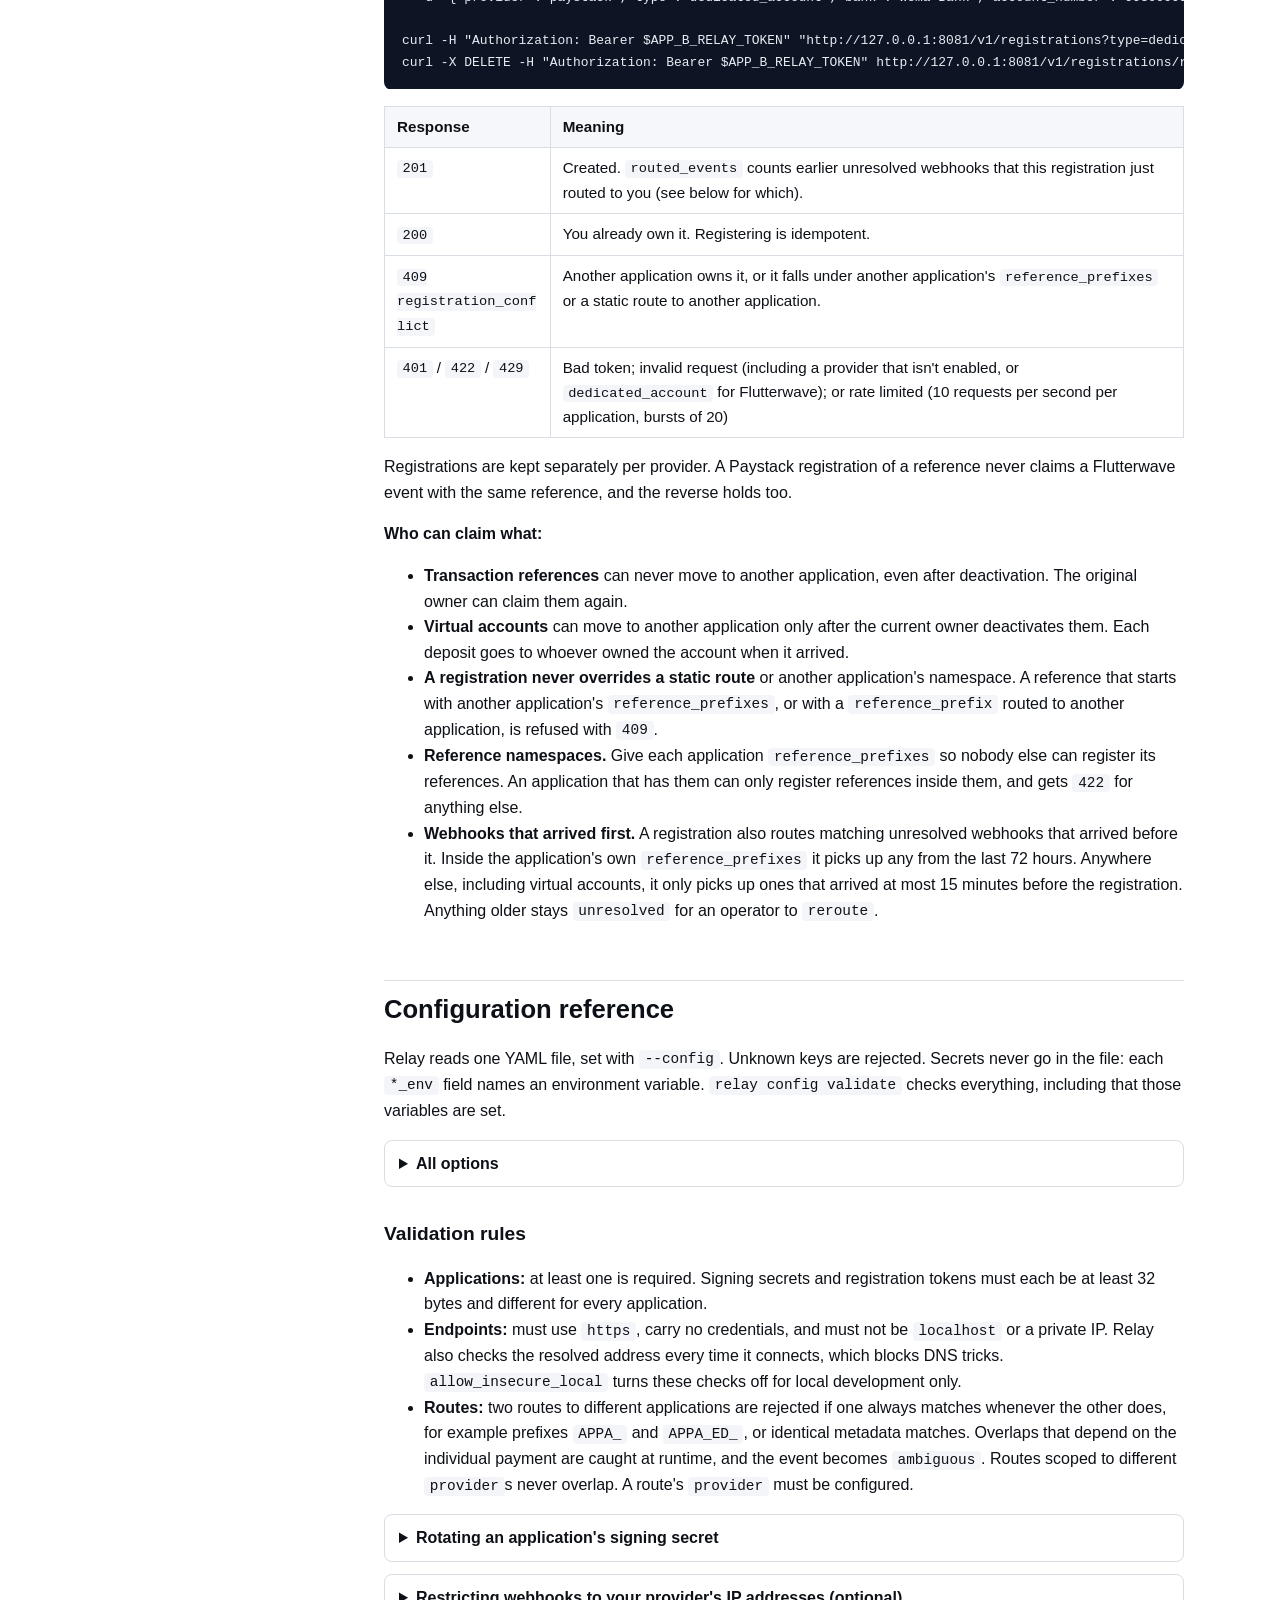
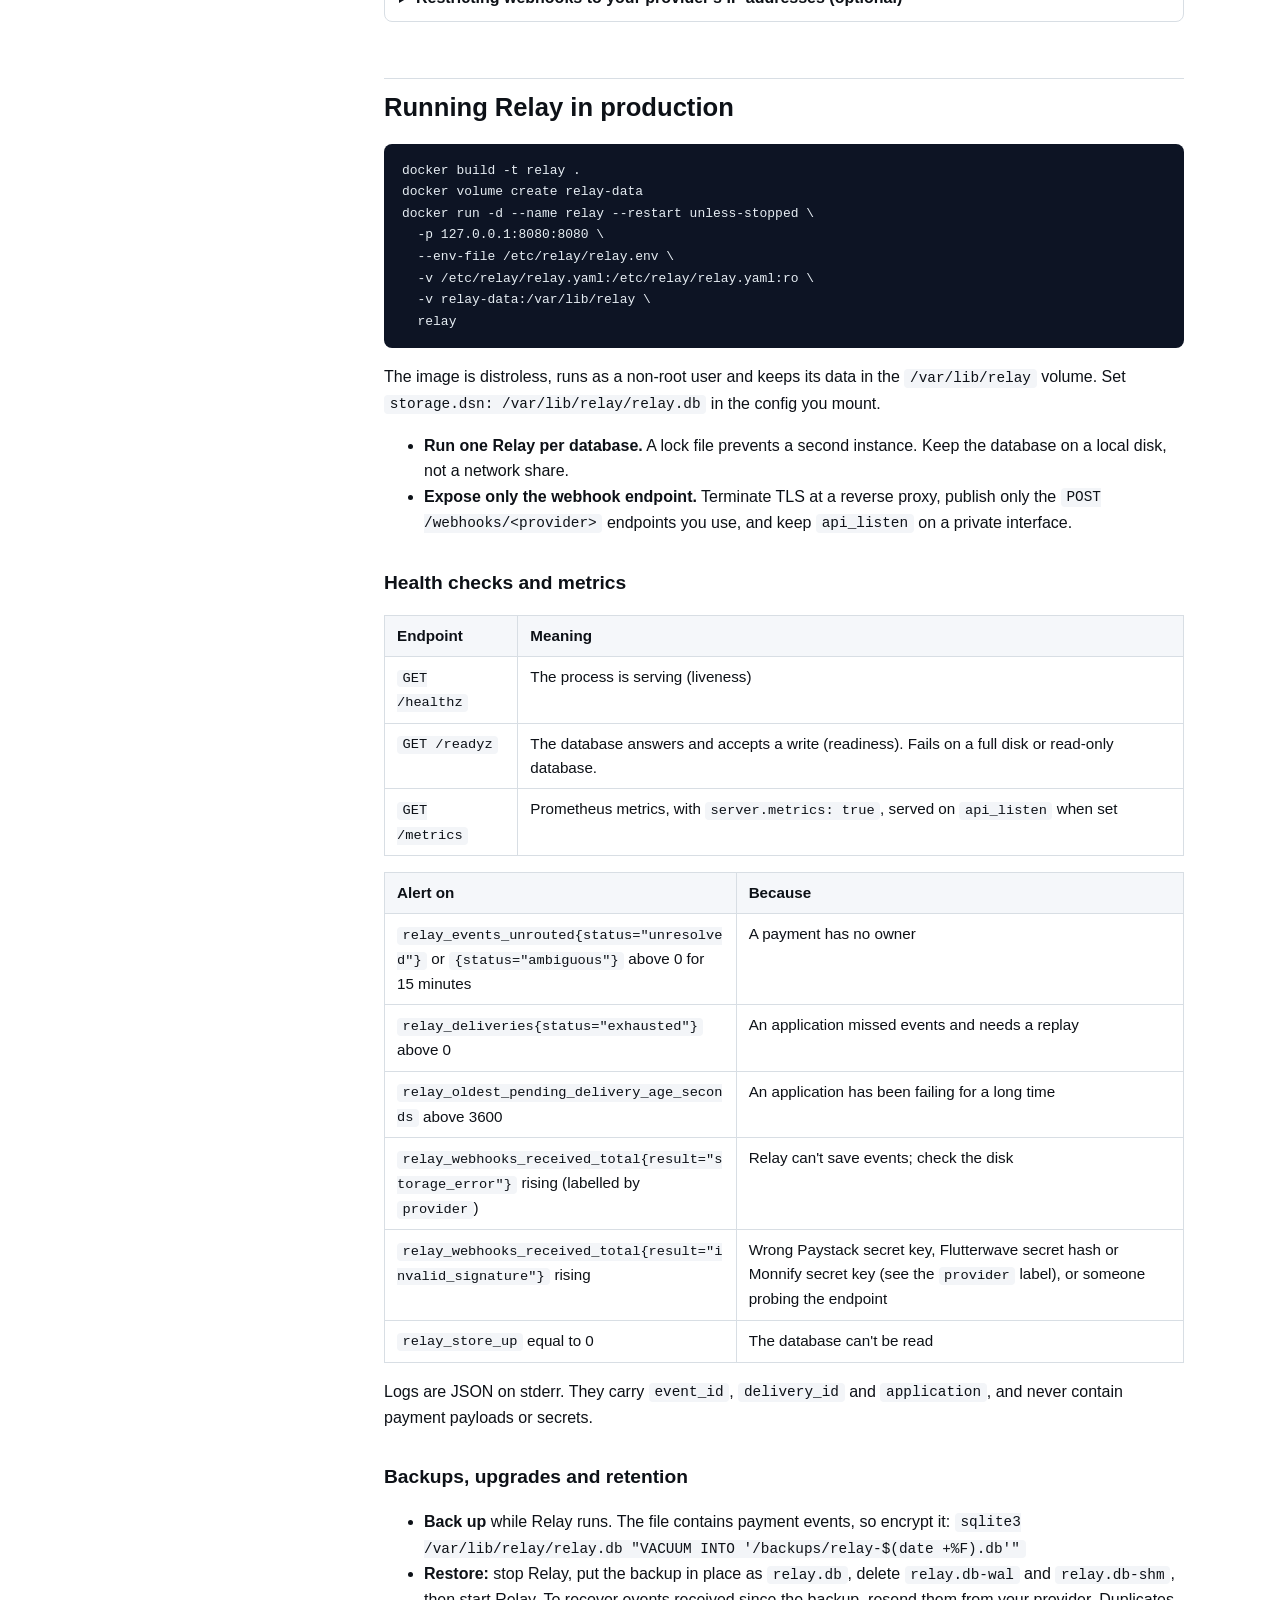
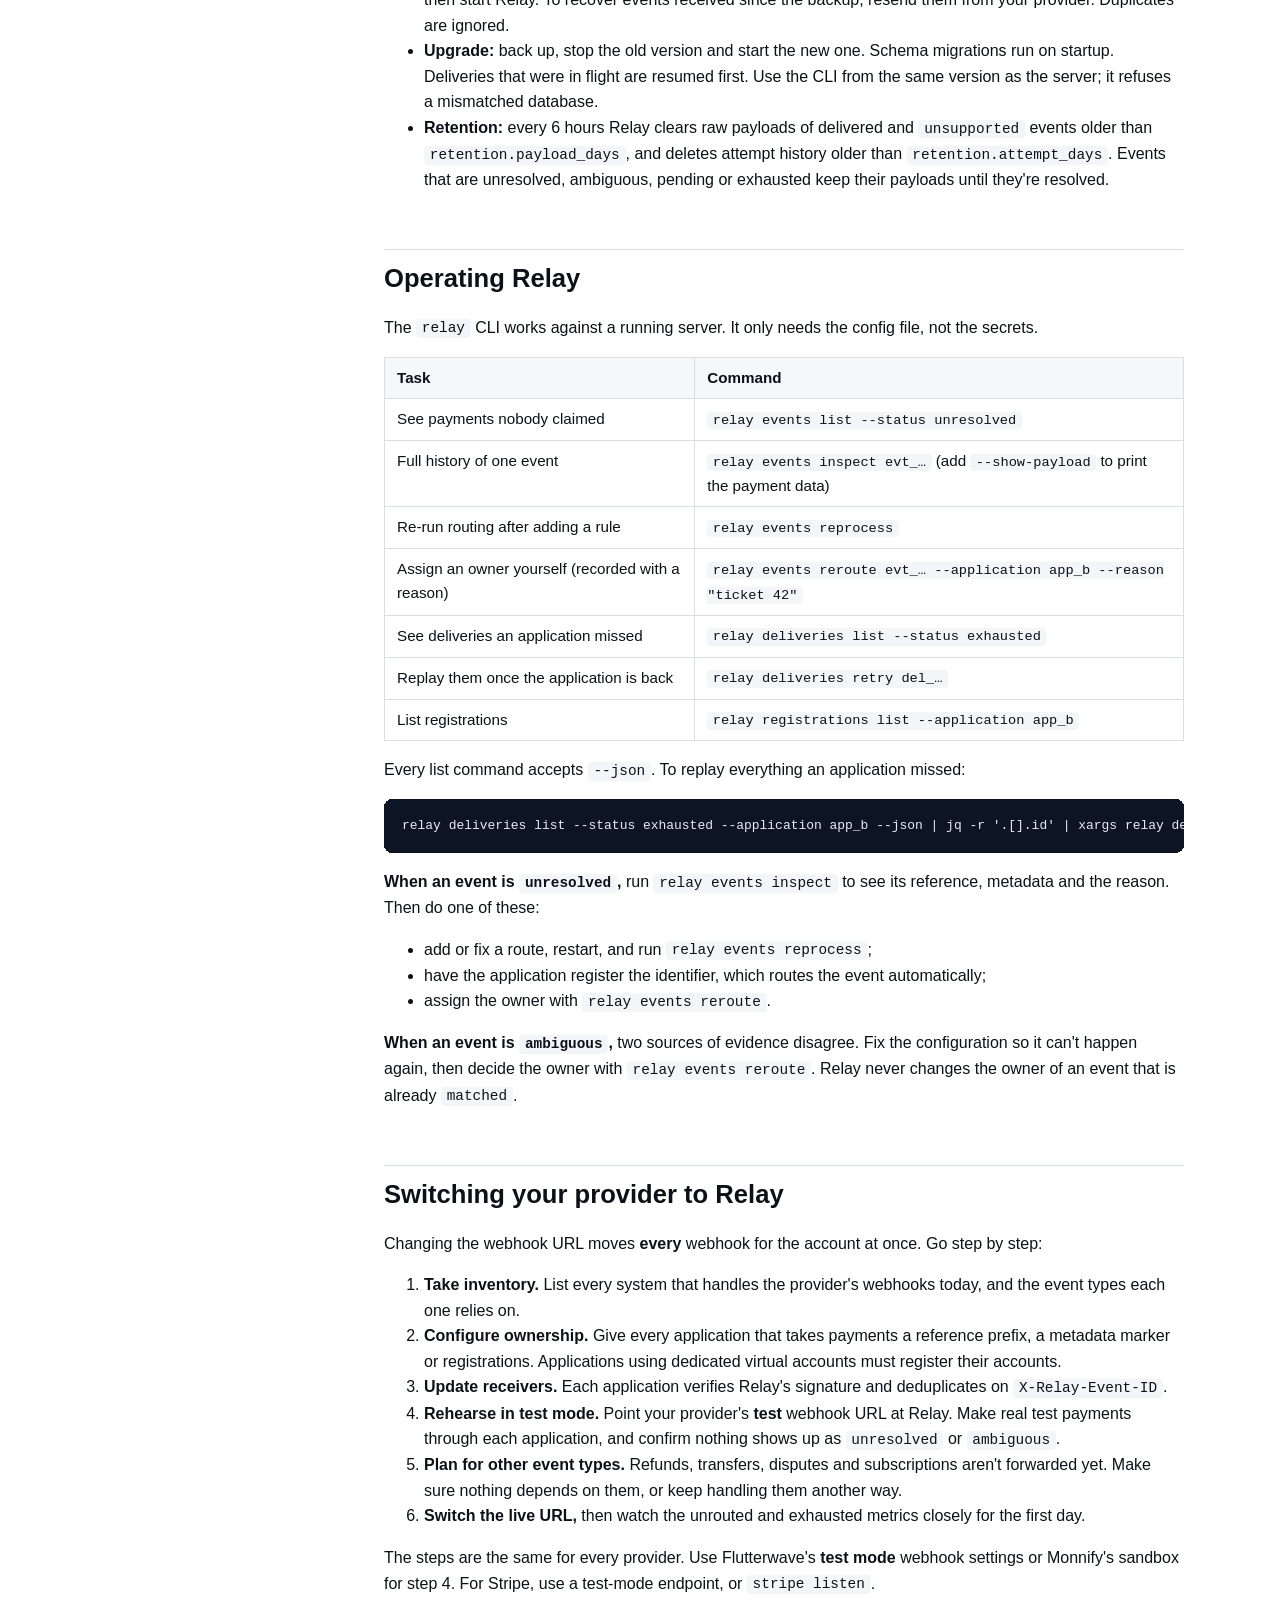
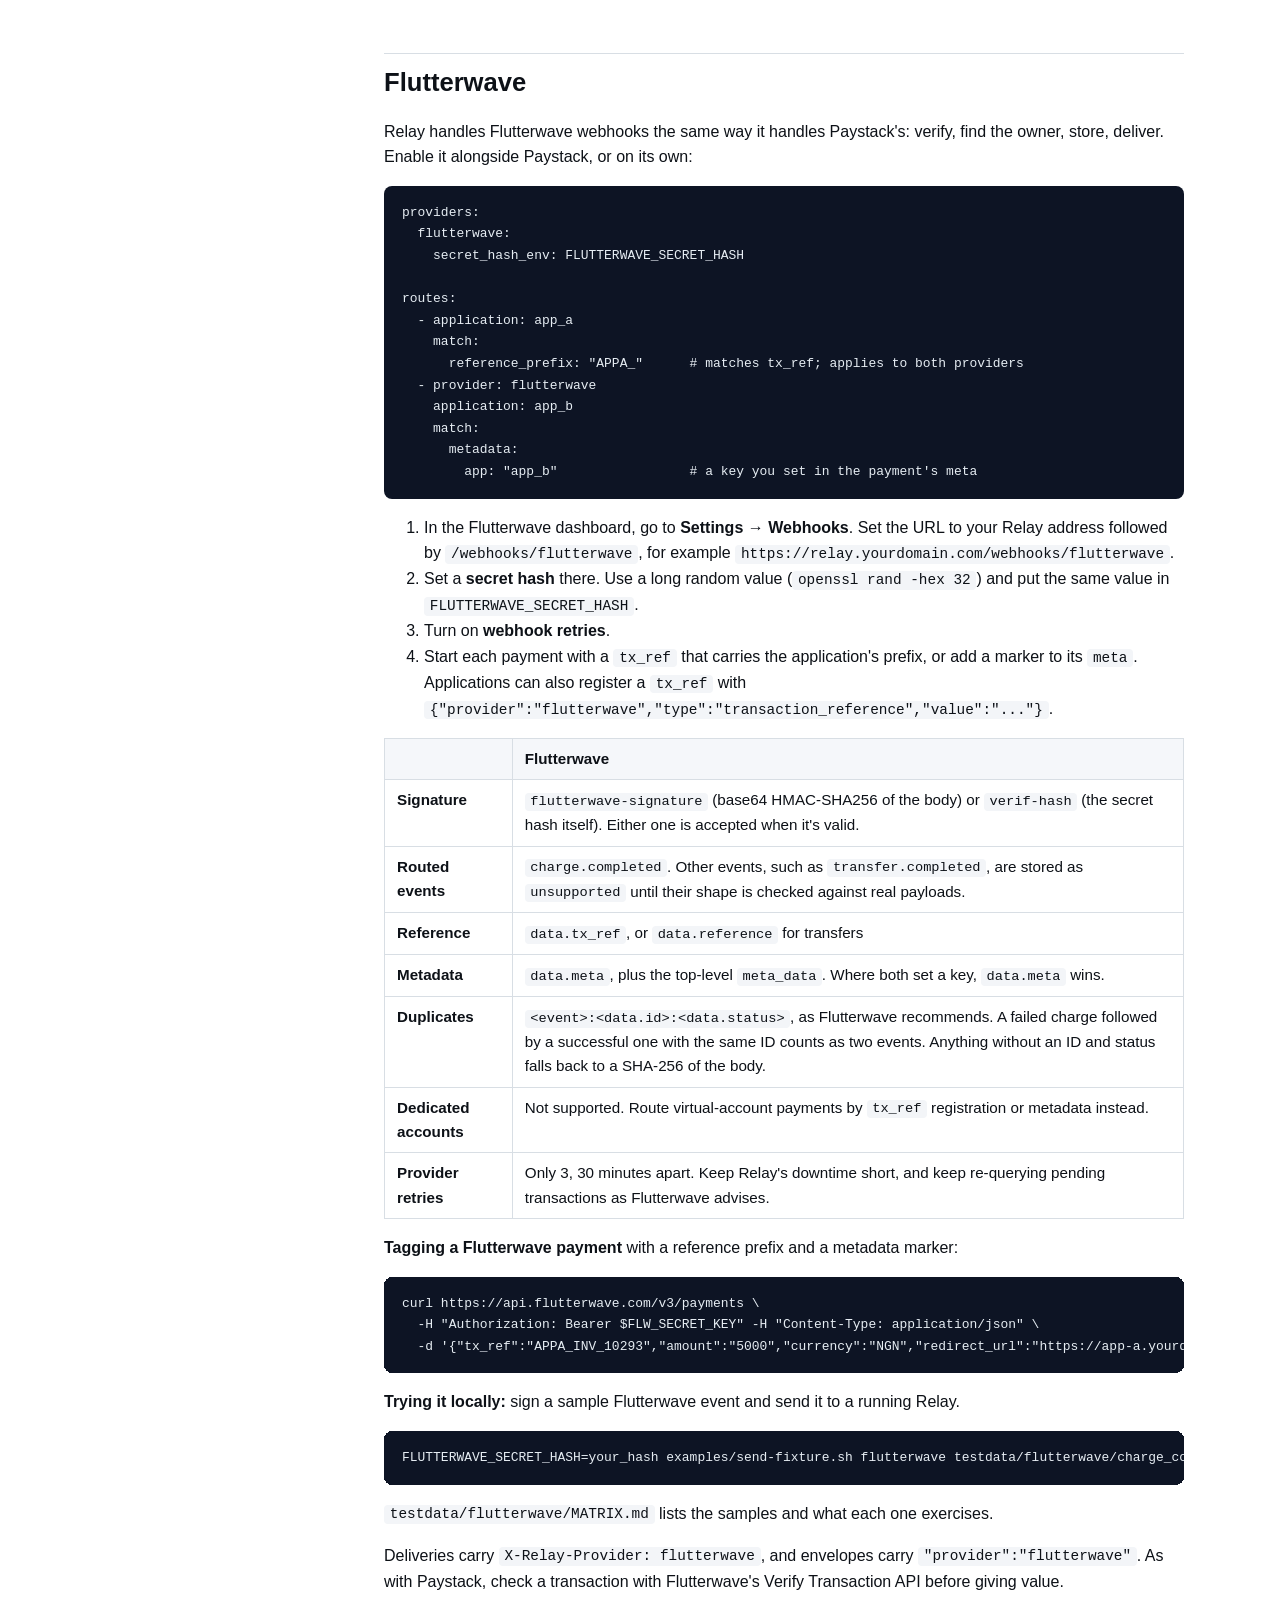
==== commit bbd3c7ba: "Add Stripe webhook provider Adds Stripe signature verification, event parsing, routing, deduplicatio" ====
--- a/docs/docs.html
+++ b/docs/docs.html
@@ -4,7 +4,7 @@
   <meta charset="utf-8">
   <meta name="viewport" content="width=device-width, initial-scale=1">
   <title>Relay documentation</title>
-  <meta name="description" content="Install, configure and operate Relay, the self-hosted webhook router for Paystack, Flutterwave and Monnify.">
+  <meta name="description" content="Install, configure and operate Relay, the self-hosted webhook router for Paystack, Flutterwave, Monnify and Stripe.">
   <link rel="icon" href="assets/relay-logo.png">
   <link rel="stylesheet" href="style.css">
 </head>
@@ -43,6 +43,7 @@
       <li><a href="#registering-ownership">Registering ownership</a></li>
       <li><a href="#flutterwave">Flutterwave</a></li>
       <li><a href="#monnify">Monnify</a></li>
+      <li><a href="#stripe">Stripe</a></li>
       <li><a href="#go-library">Go library</a></li>
     </ul>
     <h4>Reference</h4>
@@ -59,7 +60,8 @@
 
   <main class="content">
     <h1 id="overview">Relay documentation</h1>
-    <p>Paystack, Flutterwave and Monnify each send all webhooks for an account to <strong>one URL</strong>. If several of
+    <p>Paystack, Flutterwave and Monnify each send all webhooks for an account to <strong>one URL</strong>, and
+      Stripe sends every subscribed event to every endpoint. If several of
       your applications share that account, such as App A, App B and App C, you need something at that URL that
       works out which application each payment belongs to and passes the event on to it.</p>
     <p><strong>Relay</strong> is that piece. It receives your payment provider's webhooks, verifies them, decides
@@ -73,10 +75,11 @@
         the provider only after the event is committed to disk. Delivery is at least once, and recipients deduplicate
         on a stable event ID.</li>
       <li><strong>Language-agnostic.</strong> Your applications receive a plain signed HTTP POST, so no SDK is needed.</li>
-      <li><strong>Paystack, Flutterwave and Monnify.</strong> Enable any one, or several side by side. Each provider
-        has its own endpoint: <code>/webhooks/paystack</code>, <code>/webhooks/flutterwave</code> or
-        <code>/webhooks/monnify</code>. Most examples use Paystack; the <a href="#flutterwave">Flutterwave</a> and
-        <a href="#monnify">Monnify</a> sections cover what's different.</li>
+      <li><strong>Paystack, Flutterwave, Monnify and Stripe.</strong> Enable any one, or several side by side. Each
+        provider has its own endpoint: <code>/webhooks/paystack</code>, <code>/webhooks/flutterwave</code>,
+        <code>/webhooks/monnify</code> or <code>/webhooks/stripe</code>. Most examples use Paystack; the
+        <a href="#flutterwave">Flutterwave</a>, <a href="#monnify">Monnify</a> and <a href="#stripe">Stripe</a>
+        sections cover what's different.</li>
     </ul>
     <div class="note">Relay does <strong>not</strong> process payments, hold money or replace checking a transaction
       with your payment provider.</div>
@@ -87,6 +90,7 @@
  Paystack    ── webhook ──▶ │ verify signature ─▶ find owner ─▶ save to SQLite ─▶ 200 │
  Flutterwave ── webhook ──▶ │                                          │             │
  Monnify     ── webhook ──▶ │                                          │             │
+ Stripe      ── webhook ──▶ │                                          │             │
                             │                         delivery workers ◀┘             │
                             └──────────────┬──────────────────┬────────────────────────┘
                                            ▼                  ▼
@@ -95,12 +99,15 @@
     <ol>
       <li>The provider posts a webhook to Relay. Paystack posts to
         <code>https://relay.example.com/webhooks/paystack</code>, Flutterwave to
-        <code>https://relay.example.com/webhooks/flutterwave</code>, and Monnify to
-        <code>https://relay.example.com/webhooks/monnify</code>.</li>
+        <code>https://relay.example.com/webhooks/flutterwave</code>, Monnify to
+        <code>https://relay.example.com/webhooks/monnify</code>, and Stripe to
+        <code>https://relay.example.com/webhooks/stripe</code>.</li>
       <li>Relay checks the signature against the raw request body. For Paystack that's
         <code>x-paystack-signature</code>, made with your secret key. For Flutterwave it's
         <code>flutterwave-signature</code> or <code>verif-hash</code>, made with your secret hash. For Monnify it's
-        <code>monnify-signature</code>, made with your client secret key. Forged requests are rejected.</li>
+        <code>monnify-signature</code>, made with your client secret key. For Stripe it's
+        <code>Stripe-Signature</code>, made with the endpoint's signing secret and timestamped against replays.
+        Forged requests are rejected.</li>
       <li>Relay finds the owner. It looks at the transaction's <strong>reference prefix</strong>, its
         <strong>metadata</strong>, and any <strong>references or virtual accounts your applications registered</strong>
         through Relay's API.</li>
@@ -116,11 +123,13 @@
       <tr><td>Conflicting owners</td><td><code>ambiguous</code></td><td>Held. You decide from the CLI.</td></tr>
       <tr><td>An event type Relay doesn't route yet</td><td><code>unsupported</code></td><td>Stored for audit, nothing to do</td></tr>
     </table>
-    <p>Relay currently routes successful charges:</p>
+    <p>Relay currently routes these payment events:</p>
     <ul>
       <li><strong>Paystack:</strong> <code>charge.success</code>, both checkout payments and deposits into dedicated virtual accounts.</li>
       <li><strong>Flutterwave:</strong> <code>charge.completed</code>.</li>
       <li><strong>Monnify:</strong> <code>SUCCESSFUL_TRANSACTION</code>, both checkout payments and deposits into reserved accounts.</li>
+      <li><strong>Stripe:</strong> <code>checkout.session.*</code> (completed, async payment succeeded/failed, expired) and
+        <code>payment_intent.*</code> (succeeded, payment failed, processing, canceled).</li>
     </ul>
     <p>Refunds, transfers, disputes and subscriptions are stored but not forwarded yet; see the <a href="#faq">FAQ</a>.
       Customer IDs and emails are never used to decide ownership, because one customer can pay several of your
@@ -183,6 +192,9 @@
     secret_hash_env: FLUTTERWAVE_SECRET_HASH  # the secret hash from Flutterwave's webhook settings
   monnify:
     secret_key_env: MONNIFY_SECRET_KEY        # your Monnify client secret key
+  stripe:
+    webhook_secret_envs: [STRIPE_WEBHOOK_SECRET]  # the Relay endpoint's signing secret (whsec_…)
+    livemode: true                            # false for test mode
 
 applications:
   app_a:
@@ -214,7 +226,9 @@
     <p>When your application starts a transaction, include something Relay can recognise. Pick one approach per
       application. For Flutterwave, the reference is <code>tx_ref</code> and the metadata is <code>meta</code>, as
       shown in <a href="#flutterwave">Flutterwave</a>. For Monnify, they are <code>paymentReference</code> and
-      <code>metaData</code>, as shown in <a href="#monnify">Monnify</a>.</p>
+      <code>metaData</code>, as shown in <a href="#monnify">Monnify</a>. For Stripe, they are
+      <code>client_reference_id</code> (or <code>metadata.reference</code>) and <code>metadata</code>, as shown in
+      <a href="#stripe">Stripe</a>.</p>
     <p><strong>A reference prefix.</strong> Start every reference with the application's prefix:</p>
 <pre><code>curl https://api.paystack.co/transaction/initialize \
   -H "Authorization: Bearer $PAYSTACK_SECRET_KEY" -H "Content-Type: application/json" \
@@ -245,6 +259,7 @@
 <pre><code>export PAYSTACK_SECRET_KEY=sk_live_...          # if paystack is enabled
 export FLUTTERWAVE_SECRET_HASH=...              # if flutterwave is enabled
 export MONNIFY_SECRET_KEY=...                   # if monnify is enabled
+export STRIPE_WEBHOOK_SECRET=whsec_...          # if stripe is enabled
 export APP_A_RELAY_SECRET=...
 export APP_B_RELAY_SECRET=...
 export APP_B_RELAY_TOKEN=...
@@ -262,6 +277,9 @@
       <code>FLUTTERWAVE_SECRET_HASH</code>, and turn on retries.</p>
     <p><strong>Monnify:</strong> in <strong>Developers → Webhook URLs</strong>, set the Transaction Completion URL to
       <code>https://relay.yourdomain.com/webhooks/monnify</code>. See <a href="#monnify">Monnify</a>.</p>
+    <p><strong>Stripe:</strong> in <strong>Developers → Webhooks</strong>, add an endpoint at
+      <code>https://relay.yourdomain.com/webhooks/stripe</code> for the routed events, and put its signing secret in
+      <code>STRIPE_WEBHOOK_SECRET</code>. See <a href="#stripe">Stripe</a>.</p>
     <div class="note">Try it with your <strong>test</strong> keys first. Make a test payment for each application and
       confirm it arrives, and that nothing appears in <code>relay events list --status unresolved</code>. Before you
       switch live traffic, read <a href="#switching">Switching your provider to Relay</a>.</div>
@@ -276,13 +294,13 @@
 X-Relay-Delivery-ID: del_01JBQ7Z3M4ABCDEFGHJKMNPQRS
 X-Relay-Timestamp: 1793570000
 X-Relay-Attempt: 1
-X-Relay-Provider: paystack                     ← or flutterwave, monnify
+X-Relay-Provider: paystack                     ← or flutterwave, monnify, stripe
 X-Relay-Signature: v1=fe8e97a7670f414a34ec2115f47bcda1ff597e880bfe6c5edf3b823ff2b12b7f
 
 {"event":"charge.success","data":{ ... exactly as the provider sent it ... }}</code></pre>
     <table>
       <tr><td><strong>Body, <code>original</code> format</strong> (default)</td><td>The exact bytes the provider sent</td></tr>
-      <tr><td><strong><code>X-Relay-Provider</code></strong></td><td><code>paystack</code>, <code>flutterwave</code> or <code>monnify</code>. It isn't signed; the body itself identifies the provider.</td></tr>
+      <tr><td><strong><code>X-Relay-Provider</code></strong></td><td><code>paystack</code>, <code>flutterwave</code>, <code>monnify</code> or <code>stripe</code>. It isn't signed; the body itself identifies the provider.</td></tr>
       <tr><td><strong>Body, <code>envelope</code> format</strong></td><td><code>{"relay_version":1,"id":"evt_…","type":"charge.success","provider":"paystack","application":"app_b","received_at":"2026-11-02T10:15:42.123Z","payload":{ original event, byte for byte }}</code></td></tr>
       <tr><td><strong>Success</strong></td><td>Any <code>2xx</code> response</td></tr>
       <tr><td><strong>Retried</strong></td><td>Timeouts, connection errors, non-<code>2xx</code> responses and redirects (never followed). By default 10 attempts over about 24 hours: immediately, then after 30s, 2m, 10m, 30m, 1h, 2h, 4h, 8h and 8h, each ±20%.</td></tr>
@@ -461,7 +479,7 @@
       <tr><td><code>GET /v1/registrations?type=&amp;active=&amp;limit=&amp;after=</code></td><td>List your own registrations, paginated (<code>limit</code> 1–500, follow <code>next</code>)</td></tr>
       <tr><td><code>DELETE /v1/registrations/{id}</code></td><td>Deactivate one of your registrations</td></tr>
     </table>
-<pre><code># A transaction reference, before or after the payment ("provider" is paystack, flutterwave or monnify)
+<pre><code># A transaction reference, before or after the payment ("provider" is paystack, flutterwave, monnify or stripe)
 curl -X POST http://127.0.0.1:8081/v1/registrations \
   -H "Authorization: Bearer $APP_B_RELAY_TOKEN" \
   -d '{"provider":"paystack","type":"transaction_reference","value":"APPB_ORDER_1001"}'
@@ -540,6 +558,14 @@
     api_key_env: MONNIFY_API_KEY      # required with confirm_with_api: Monnify API key (MK_...)
     api_base_url: ""                  # default https://api.monnify.com; https://sandbox.monnify.com for sandbox
     allow_unsigned_sandbox: false     # sandbox only: accept unsigned webhooks the sandbox API confirms (see Monnify)
+  stripe:
+    webhook_secret_envs: [STRIPE_WEBHOOK_SECRET]  # required: endpoint signing secret(s) (whsec_...); list two while rolling
+    livemode: false                   # required: false accepts only test-mode events, true only live events
+    tolerance: 5m                     # max age of the Stripe-Signature timestamp (1m-15m)
+    allowed_ips: []                   # optional; Stripe publishes its webhook IPs
+    confirm_with_api: false           # fetch each routed event from Stripe's events API before accepting it
+    api_key_env: STRIPE_API_KEY       # required with confirm_with_api: sk_... or restricted rk_... with Events: read
+    api_base_url: ""                  # default https://api.stripe.com
 
 applications:
   app_b:                         # application ID: lowercase letters, digits, _ or -
@@ -554,8 +580,8 @@
   - application: app_b
     provider: paystack          # optional: only events from this provider; omitted = every provider
     match:
-      reference_prefix: "APPB_" # reference starts with this (case-sensitive): Paystack data.reference, Flutterwave data.tx_ref, Monnify paymentReference (accountReference for reserved accounts)
-      metadata:                 # every key equals its value (Paystack data.metadata; Flutterwave data.meta / meta_data; Monnify metaData)
+      reference_prefix: "APPB_" # reference starts with this (case-sensitive): Paystack data.reference, Flutterwave data.tx_ref, Monnify paymentReference (accountReference for reserved accounts), Stripe client_reference_id or metadata.reference
+      metadata:                 # every key equals its value (Paystack data.metadata; Flutterwave data.meta / meta_data; Monnify metaData; Stripe data.object.metadata)
         app: "app_b"             # both matchers set: both must match
 
 delivery:
@@ -609,7 +635,9 @@
         <li><strong>Each provider has its own <code>allowed_ips</code>.</strong> Flutterwave says its IP addresses are
           dynamic, so leave <code>providers.flutterwave.allowed_ips</code> empty unless Flutterwave gives you a fixed
           list. Monnify publishes one address, <code>35.242.133.146</code>, which you can put in
-          <code>providers.monnify.allowed_ips</code>.</li>
+          <code>providers.monnify.allowed_ips</code>. Stripe publishes its webhook addresses at
+          <code>https://stripe.com/files/ips/ips_webhooks.txt</code>; keep the list in sync if you use
+          <code>providers.stripe.allowed_ips</code>.</li>
       </ul>
     </details>
 
@@ -712,7 +740,7 @@
       <li><strong>Switch the live URL,</strong> then watch the unrouted and exhausted metrics closely for the first day.</li>
     </ol>
     <p>The steps are the same for every provider. Use Flutterwave's <strong>test mode</strong> webhook settings or
-      Monnify's sandbox for step 4.</p>
+      Monnify's sandbox for step 4. For Stripe, use a test-mode endpoint, or <code>stripe listen</code>.</p>
 
     <!-- ───────────────────────────── Flutterwave -->
     <h2 id="flutterwave">Flutterwave</h2>
@@ -827,6 +855,64 @@
     <p>Deliveries carry <code>X-Relay-Provider: monnify</code>, and envelopes carry <code>"provider":"monnify"</code>.
       Check a transaction with Monnify's transaction query API before giving value.</p>
 
+    <!-- ───────────────────────────── Stripe -->
+    <h2 id="stripe">Stripe</h2>
+    <p>Relay handles Stripe webhooks the same way as the others: verify, find the owner, store, deliver. Stripe lets
+      you register several endpoints, but each one gets every subscribed event, so pointing each application at Stripe
+      directly would broadcast every payment to all of them. Register <strong>one</strong> endpoint, at Relay:</p>
+<pre><code>providers:
+  stripe:
+    webhook_secret_envs: [STRIPE_WEBHOOK_SECRET]
+    livemode: true                        # this Relay serves live events only
+    confirm_with_api: true                # recommended when several applications share the account
+    api_key_env: STRIPE_API_KEY           # restricted key with Events: read
+
+routes:
+  - application: app_a
+    match:
+      reference_prefix: "APPA_"      # matches client_reference_id or metadata.reference
+  - provider: stripe
+    application: app_b
+    match:
+      metadata:
+        app: "app_b"                 # a key you set in the object's metadata</code></pre>
+    <ol>
+      <li>In the Stripe Dashboard, go to <strong>Developers → Webhooks</strong> and add an endpoint at your Relay
+        address followed by <code>/webhooks/stripe</code>. Subscribe it to the routed events below; others are
+        accepted but only stored.</li>
+      <li>Put the endpoint's <strong>signing secret</strong> (<code>whsec_…</code>) in <code>STRIPE_WEBHOOK_SECRET</code>.
+        When you roll it, list the old and new secrets' variables in <code>webhook_secret_envs</code> until the old one
+        expires.</li>
+      <li>Tag each payment with its owner. On Checkout, set <code>client_reference_id</code>, and also
+        <code>payment_intent_data.metadata.reference</code> to the same value so the PaymentIntent's events route too.
+        On PaymentIntents, set <code>metadata.reference</code> or a marker key such as <code>metadata.app</code>.
+        Applications can also register a reference with
+        <code>{"provider":"stripe","type":"transaction_reference","value":"..."}</code>.</li>
+      <li>For <code>confirm_with_api</code>, create a <strong>restricted key</strong> with read access to
+        <strong>Events</strong> only. Relay refuses to start if its mode (<code>rk_test_</code>/<code>rk_live_</code>)
+        doesn't match <code>livemode</code>.</li>
+    </ol>
+    <table>
+      <tr><th></th><th>Stripe</th></tr>
+      <tr><td><strong>Signature</strong></td><td><code>Stripe-Signature: t=…,v1=…</code>: hex HMAC-SHA256 of <code>"&lt;t&gt;.&lt;body&gt;"</code>, keyed with the endpoint signing secret. Any <code>v1</code> under any configured secret is accepted. A timestamp more than <code>tolerance</code> (default 5 minutes) from now is rejected.</td></tr>
+      <tr><td><strong>Mode</strong></td><td><code>livemode</code> must match the event's <code>livemode</code>; a mismatch gets <code>401</code>. Run a separate Relay instance for test mode.</td></tr>
+      <tr><td><strong>Routed events</strong></td><td><code>checkout.session.completed</code>, <code>checkout.session.async_payment_succeeded</code>, <code>checkout.session.async_payment_failed</code>, <code>checkout.session.expired</code>, <code>payment_intent.succeeded</code>, <code>payment_intent.payment_failed</code>, <code>payment_intent.processing</code>, <code>payment_intent.canceled</code>. Charges, refunds, disputes, invoices and subscriptions are stored as <code>unsupported</code> for now.</td></tr>
+      <tr><td><strong>Reference</strong></td><td><code>client_reference_id</code> on a Checkout Session, otherwise <code>metadata.reference</code></td></tr>
+      <tr><td><strong>Metadata</strong></td><td><code>data.object.metadata</code></td></tr>
+      <tr><td><strong>Connect</strong></td><td>Events from connected accounts (top-level <code>account</code>) are stored as <code>unsupported</code> with type <code>connect.&lt;type&gt;</code>.</td></tr>
+      <tr><td><strong>Duplicates</strong></td><td>The event id (<code>evt_…</code>)</td></tr>
+      <tr><td><strong>Confirmation</strong></td><td>With <code>confirm_with_api</code>, Relay fetches <code>GET /v1/events/:id</code>. The type, <code>livemode</code>, and the object's id, reference, metadata, status, amounts and currency must match.</td></tr>
+      <tr><td><strong>Provider retries</strong></td><td>Up to 3 days with exponential backoff in live mode. You can also resend from the Dashboard.</td></tr>
+    </table>
+    <p><strong>Trying it locally:</strong> forward test-mode events with the Stripe CLI (set <code>livemode: false</code>
+      and the <code>whsec_…</code> secret it prints), or sign a sample event yourself:</p>
+<pre><code>stripe listen --forward-to localhost:8080/webhooks/stripe
+stripe trigger checkout.session.completed
+STRIPE_WEBHOOK_SECRET=whsec_your_secret examples/send-fixture.sh stripe testdata/stripe/checkout_session_completed.json</code></pre>
+    <p><code>testdata/stripe/MATRIX.md</code> lists the samples and what each one exercises.</p>
+    <p>Deliveries carry <code>X-Relay-Provider: stripe</code>, and envelopes carry <code>"provider":"stripe"</code>.
+      Retrieve the PaymentIntent or Checkout Session from Stripe before giving value.</p>
+
     <!-- ───────────────────────────── Go library -->
     <h2 id="go-library">Use Relay as a Go library</h2>
     <p><code>relay serve</code> is a thin wrapper around a Go package, so you can import Relay into your own program:</p>
@@ -847,7 +933,7 @@
       <tr><td><code>relay/config</code></td><td>Load <code>relay.yaml</code>, or build and <code>Validate</code> a configuration in Go</td></tr>
       <tr><td><code>relay/receiver</code></td><td>Verify Relay's deliveries in a Go application (<code>receiver.Handler</code>)</td></tr>
       <tr><td><code>relay/provider</code></td><td>The <code>Adapter</code> interface. Implement it and pass <code>relay.WithProvider</code> to add a payment provider.</td></tr>
-      <tr><td><code>relay/provider/paystack</code>, <code>relay/provider/flutterwave</code>, <code>relay/provider/monnify</code></td><td>The built-in adapters, also usable on their own</td></tr>
+      <tr><td><code>relay/provider/paystack</code>, <code>relay/provider/flutterwave</code>, <code>relay/provider/monnify</code>, <code>relay/provider/stripe</code></td><td>The built-in adapters, also usable on their own</td></tr>
     </table>
     <p>The full guide is in <a href="https://github.com/khaleelhabeeb/relay/blob/main/docs/library.md">docs/library.md</a>:
       embedding, configuration in Go, receiving deliveries, and writing a provider adapter. The API reference, with
@@ -893,6 +979,8 @@
       <li><strong>Paystack</strong> retries every 3 minutes for the first 4 tries, then hourly for 72 hours in live mode.</li>
       <li><strong>Flutterwave</strong> retries only 3 times, 30 minutes apart, and only if retries are enabled in its dashboard.</li>
       <li><strong>Monnify</strong> resends when it gets no <code>200</code> or times out, on a schedule it doesn't publish.</li>
+      <li><strong>Stripe</strong> retries with exponential backoff for up to 3 days in live mode (a few hours in test
+        mode), and lets you resend events from the Dashboard.</li>
     </ul>
     <p>Keep downtime short, especially with Flutterwave. Relay ignores anything that arrives twice.</p>
     <h3>What happens if my application is down?</h3>
@@ -910,6 +998,7 @@
         recognised even if its bytes differ.</li>
       <li><strong>Flutterwave:</strong> by <code>event:data.id:data.status</code>, as Flutterwave recommends.</li>
       <li><strong>Monnify:</strong> by <code>eventType:transactionReference:paymentStatus</code>.</li>
+      <li><strong>Stripe:</strong> by the event id (<code>evt_…</code>), which Stripe keeps across retries.</li>
       <li><strong>Anything else:</strong> by a SHA-256 hash of the exact body.</li>
     </ul>
 
@@ -927,7 +1016,7 @@
       <tr><td><code>.</code> (package <code>relay</code>)</td><td>The embeddable library; <code>relay serve</code> runs it</td></tr>
       <tr><td><code>config</code></td><td>Configuration loading and validation (public)</td></tr>
       <tr><td><code>provider</code></td><td>Provider-neutral event model and the <code>Adapter</code> interface (public)</td></tr>
-      <tr><td><code>provider/paystack</code>, <code>provider/flutterwave</code>, <code>provider/monnify</code></td><td>Built-in provider adapters (public)</td></tr>
+      <tr><td><code>provider/paystack</code>, <code>provider/flutterwave</code>, <code>provider/monnify</code>, <code>provider/stripe</code></td><td>Built-in provider adapters (public)</td></tr>
       <tr><td><code>receiver</code></td><td>Verifying Relay's deliveries in Go (public)</td></tr>
       <tr><td><code>cmd/relay</code></td><td>Entry point</td></tr>
       <tr><td><code>internal/routing</code></td><td>Ownership decisions (pure, no I/O)</td></tr>
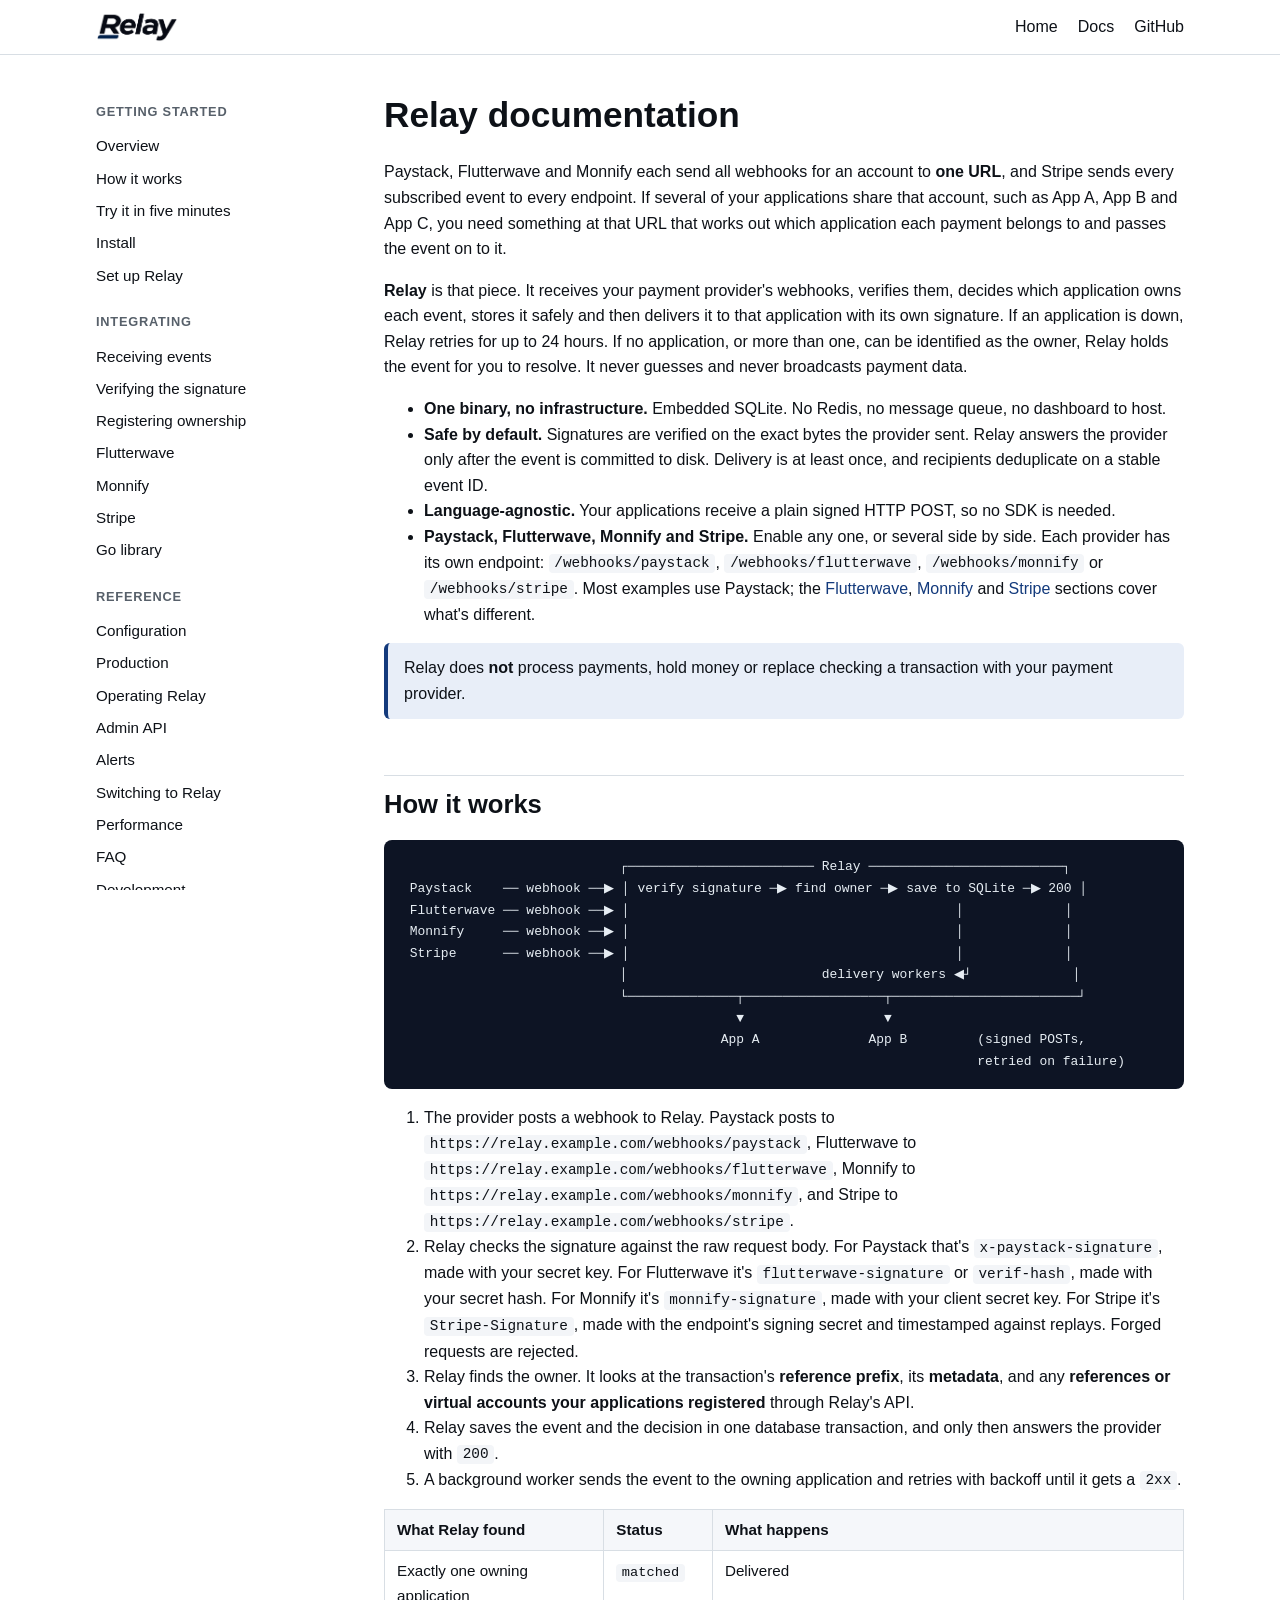
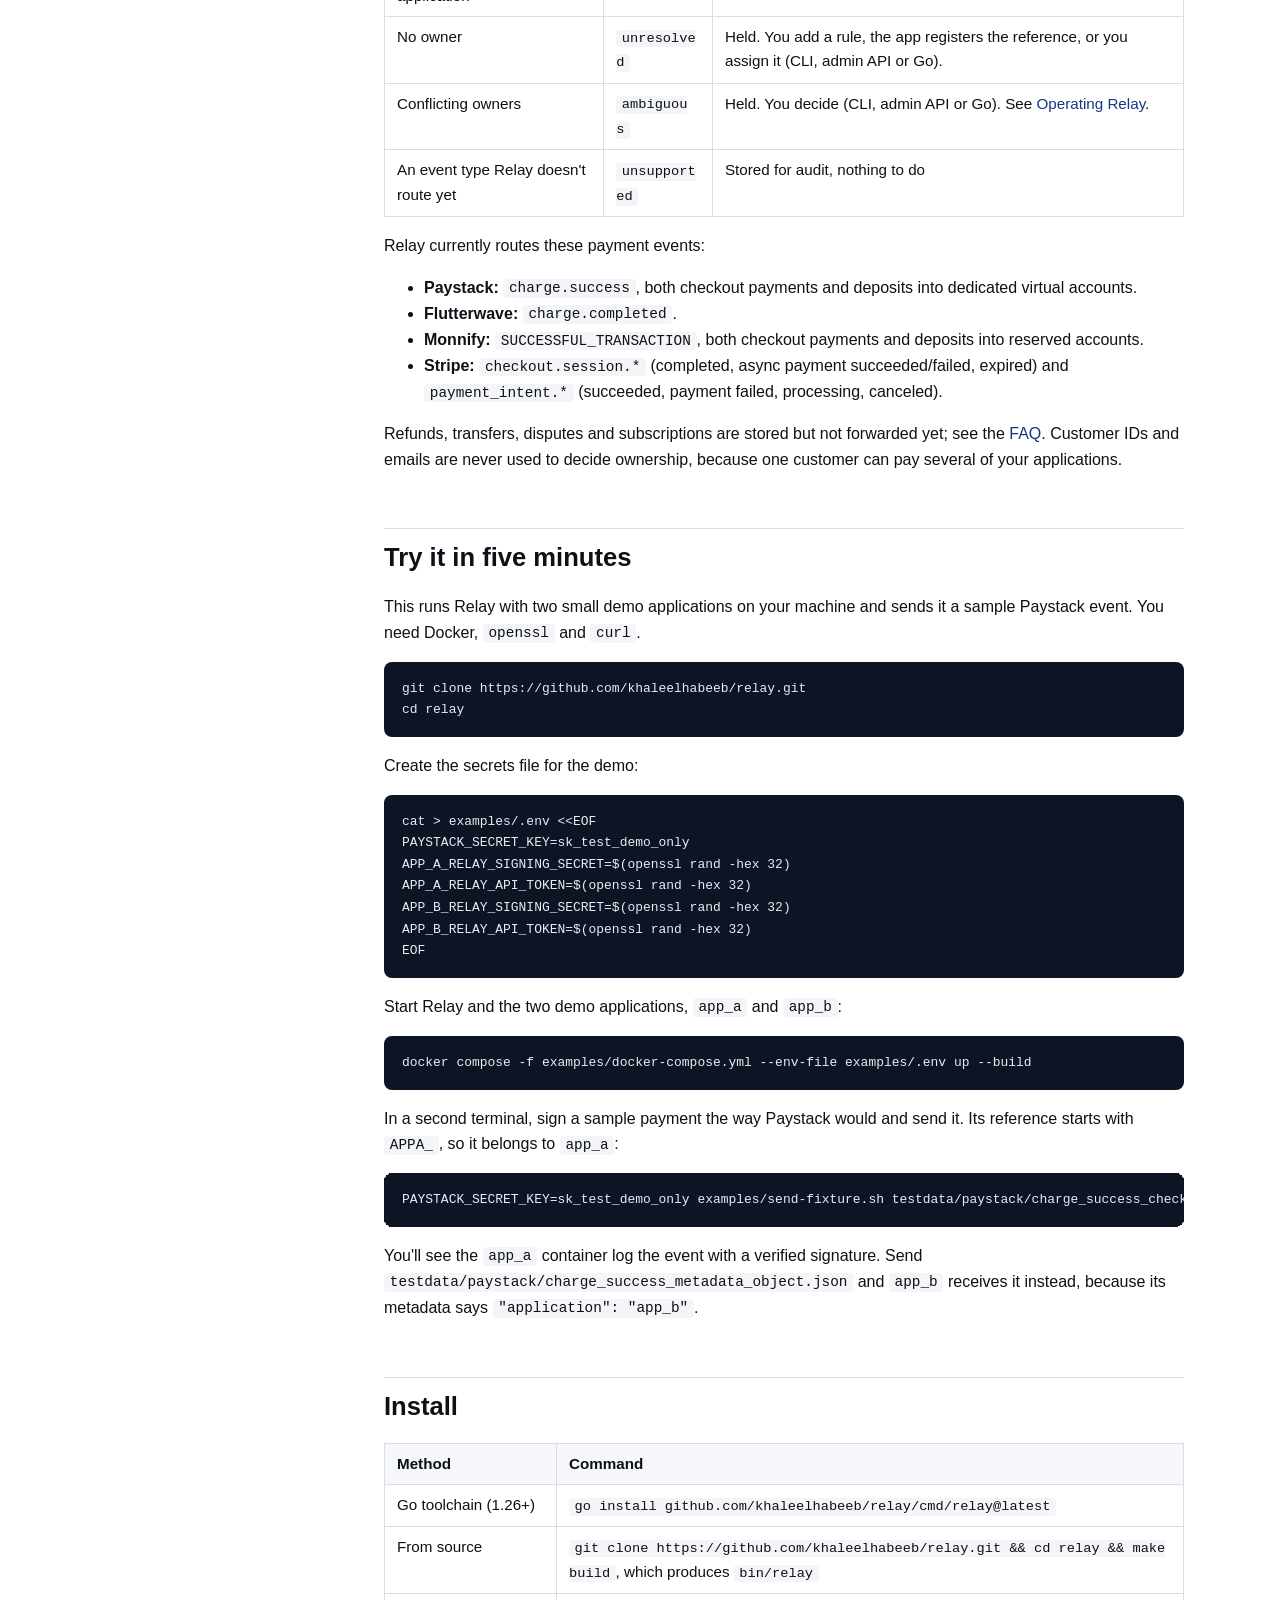
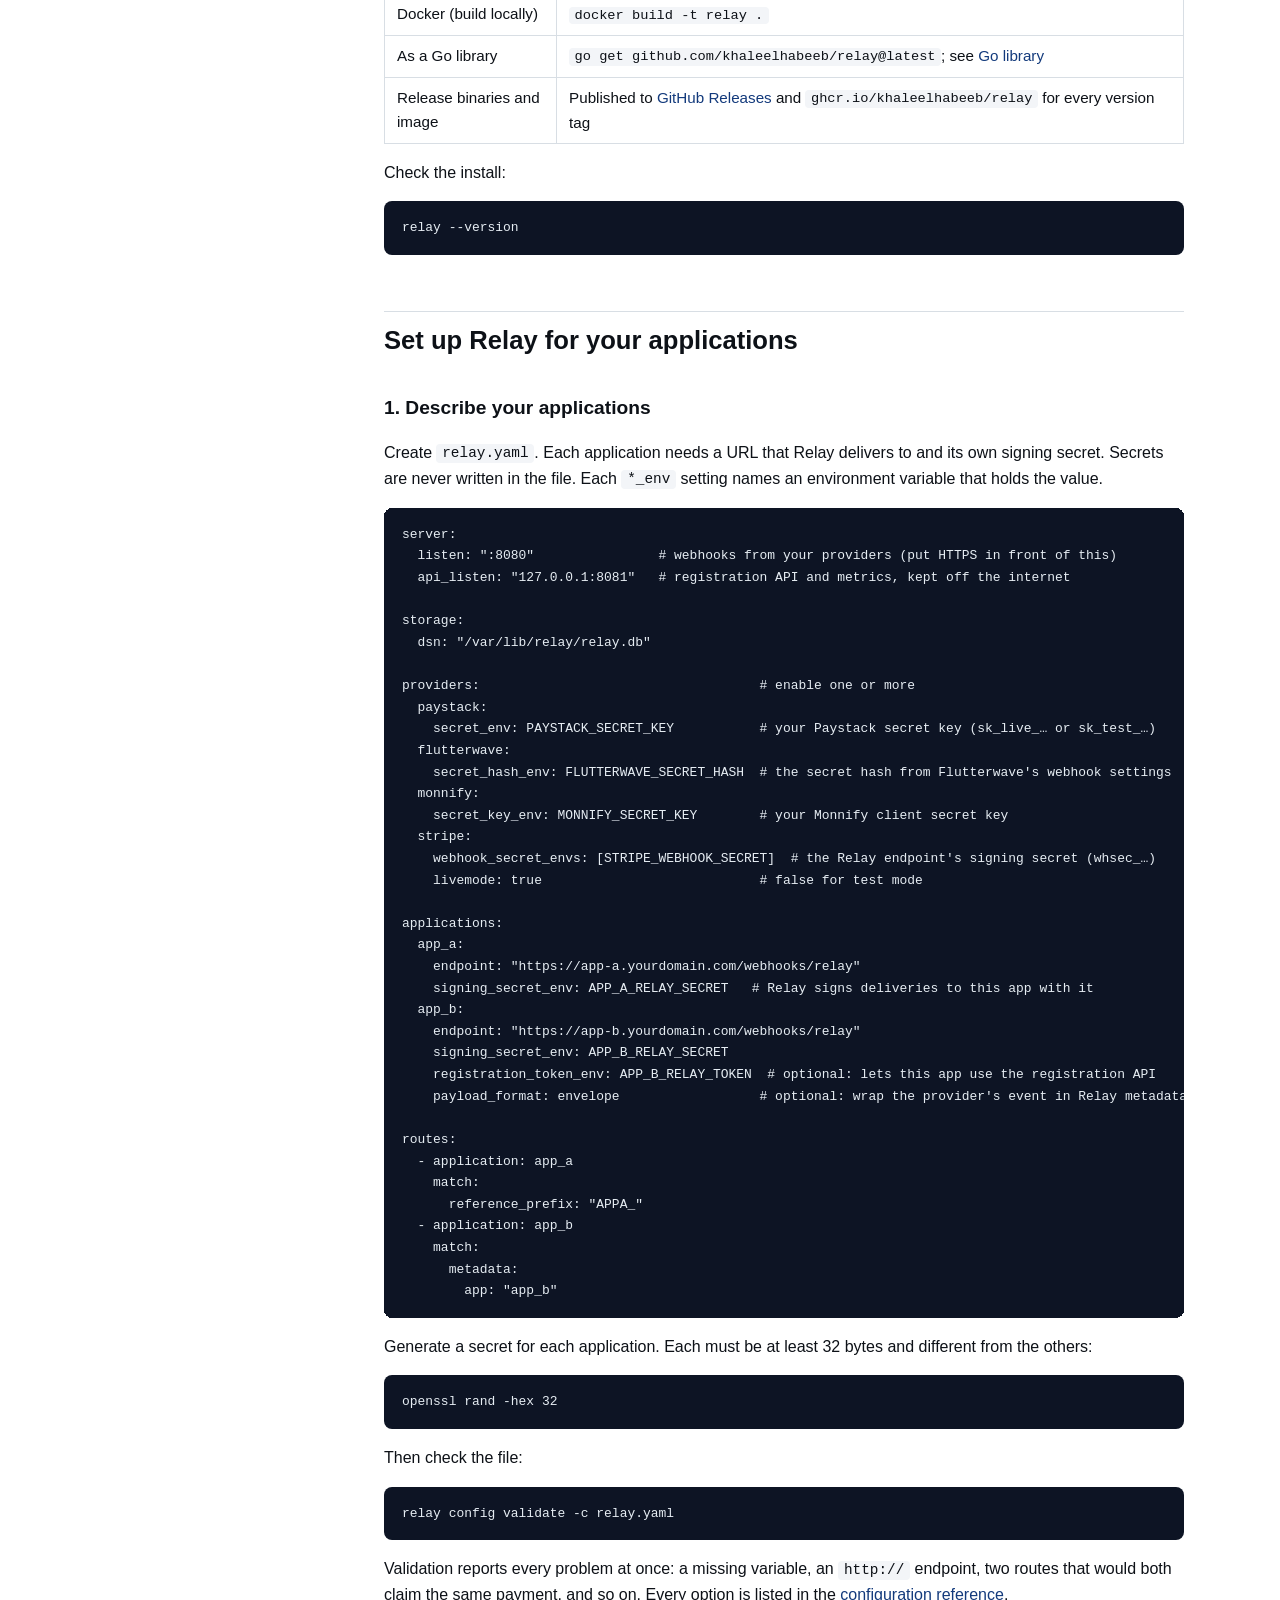
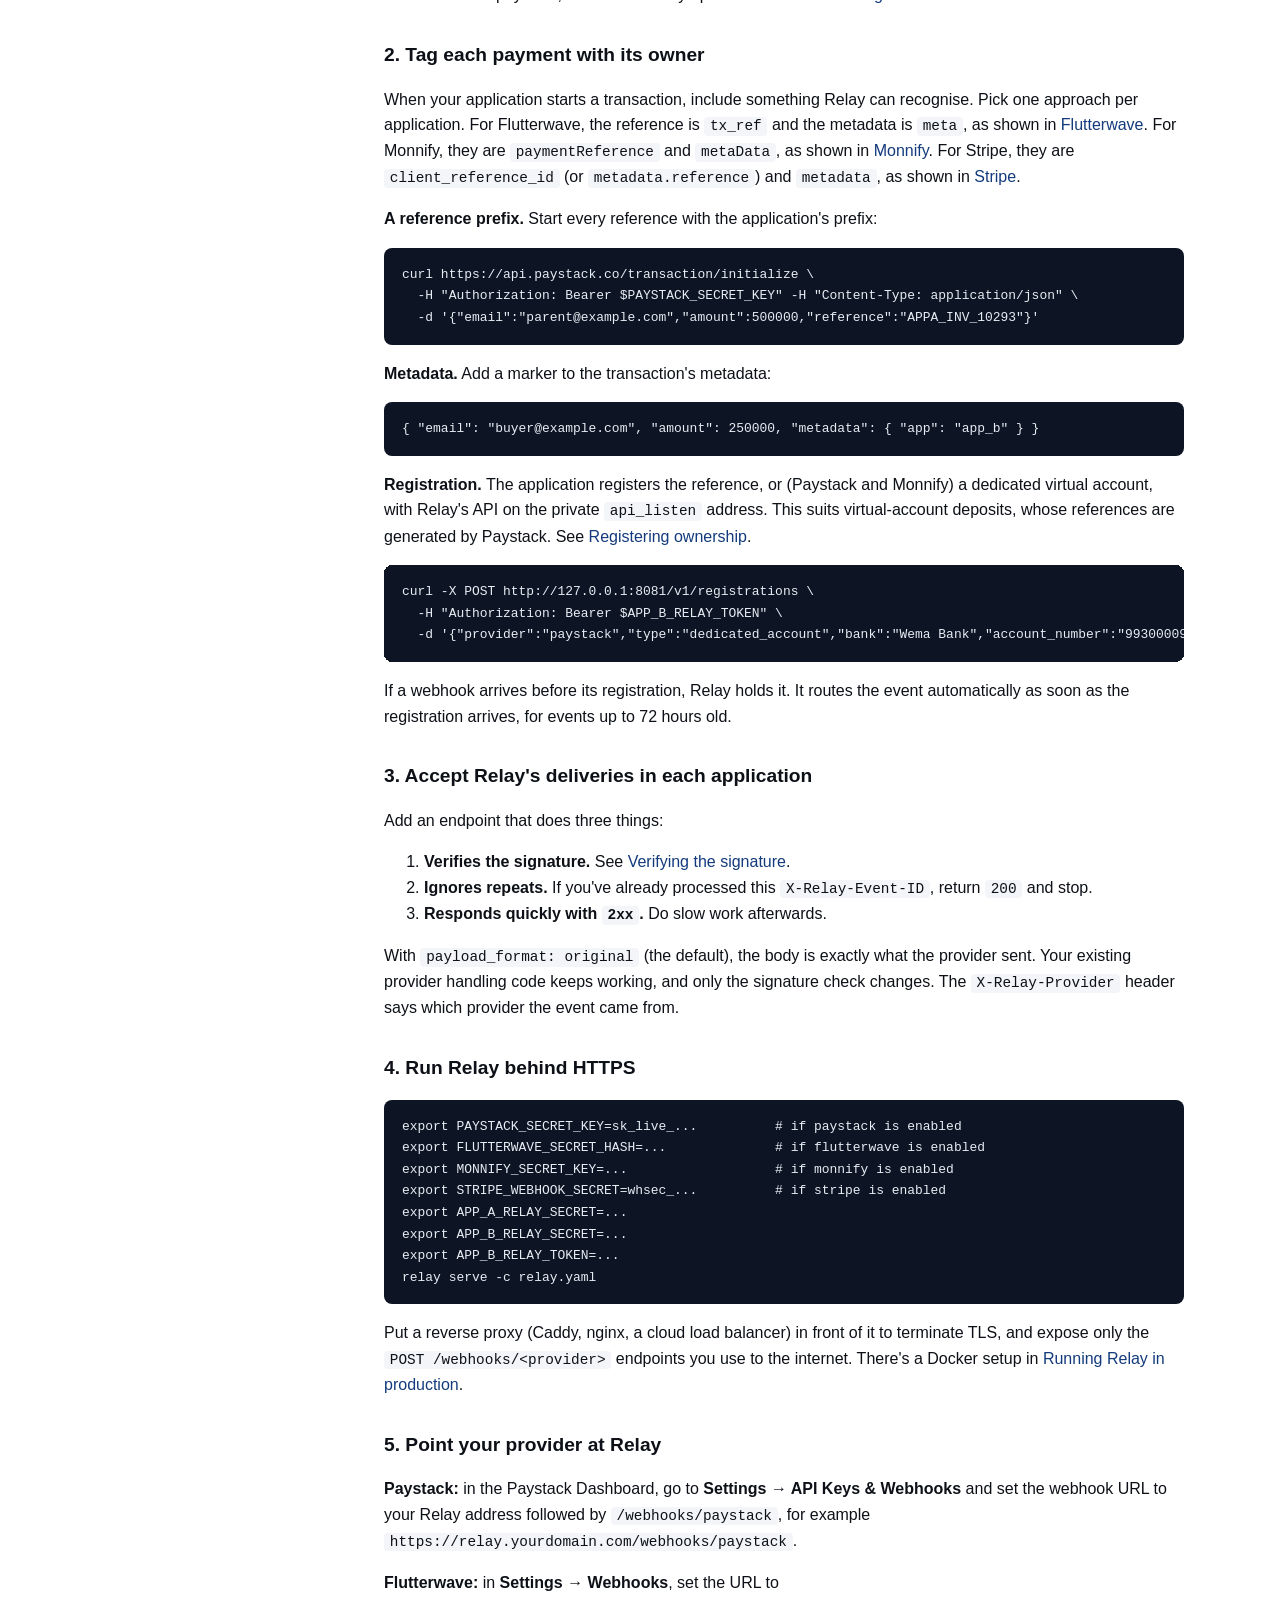
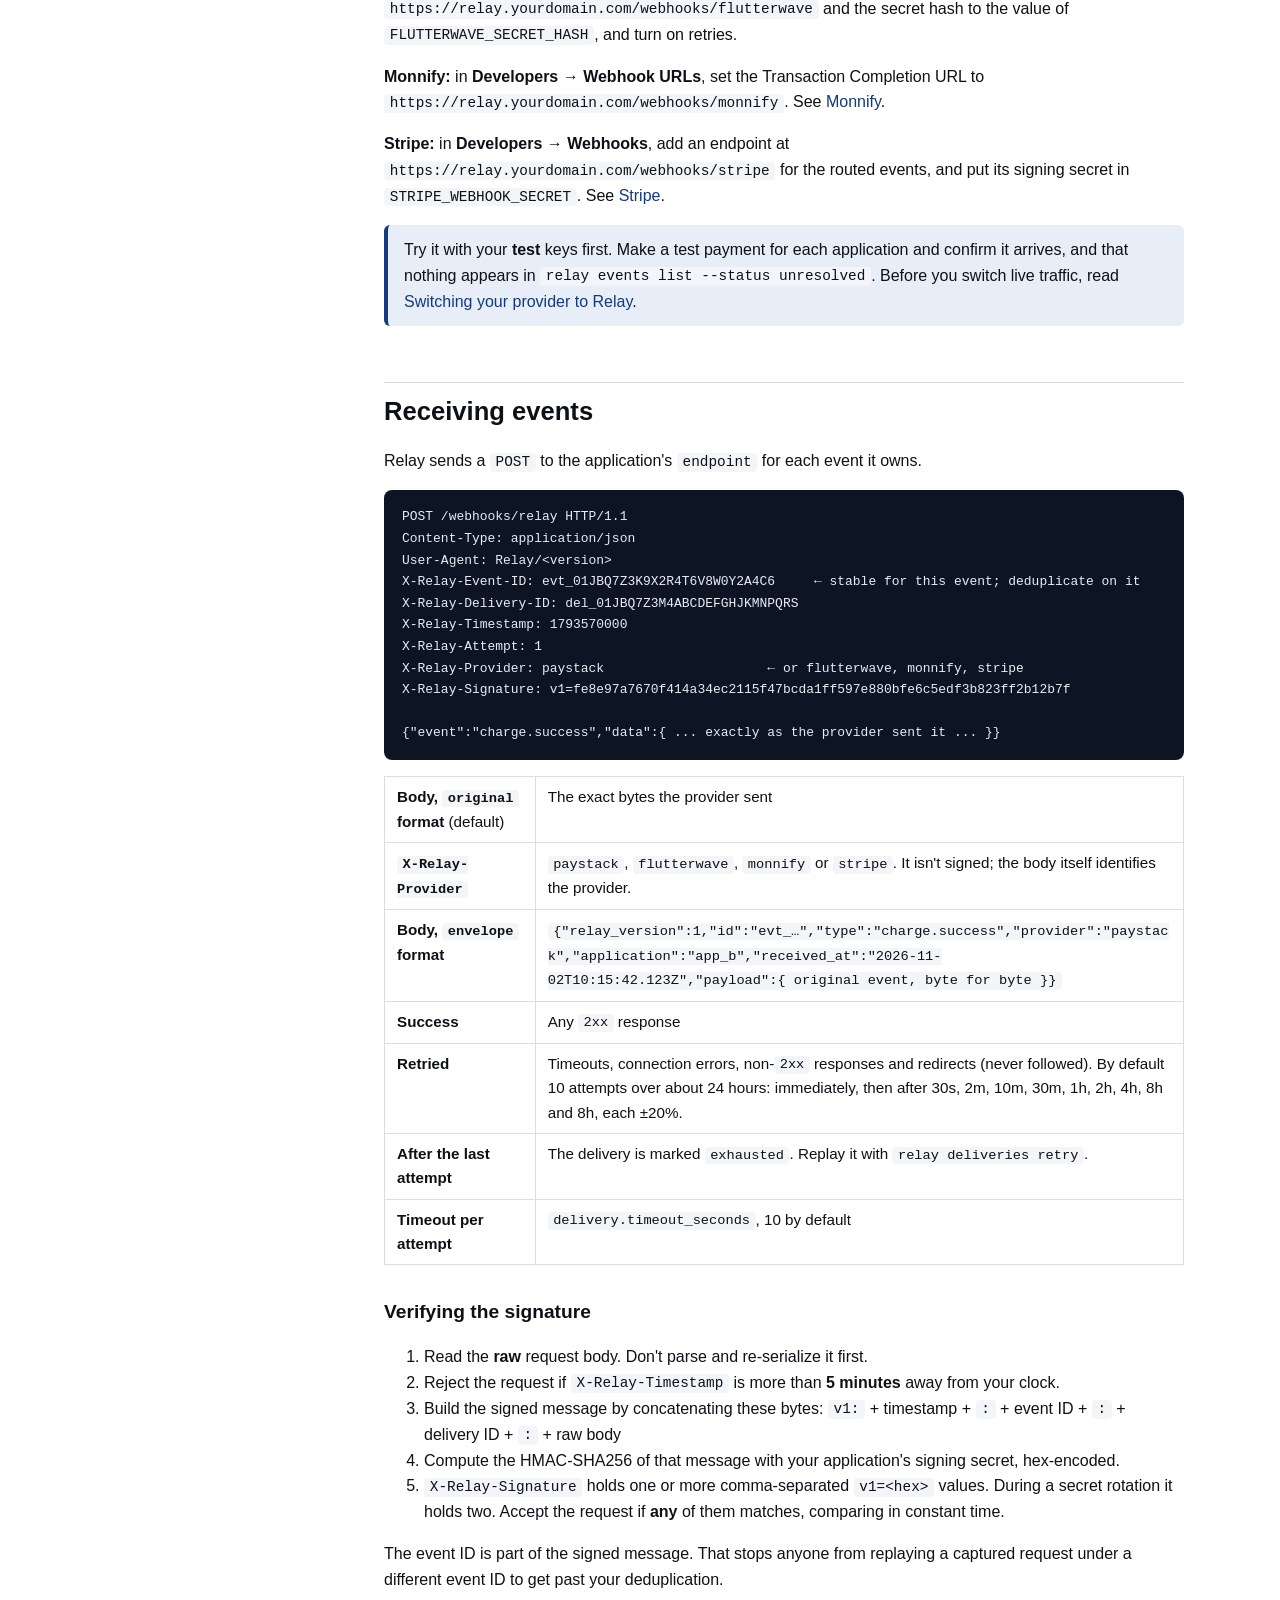
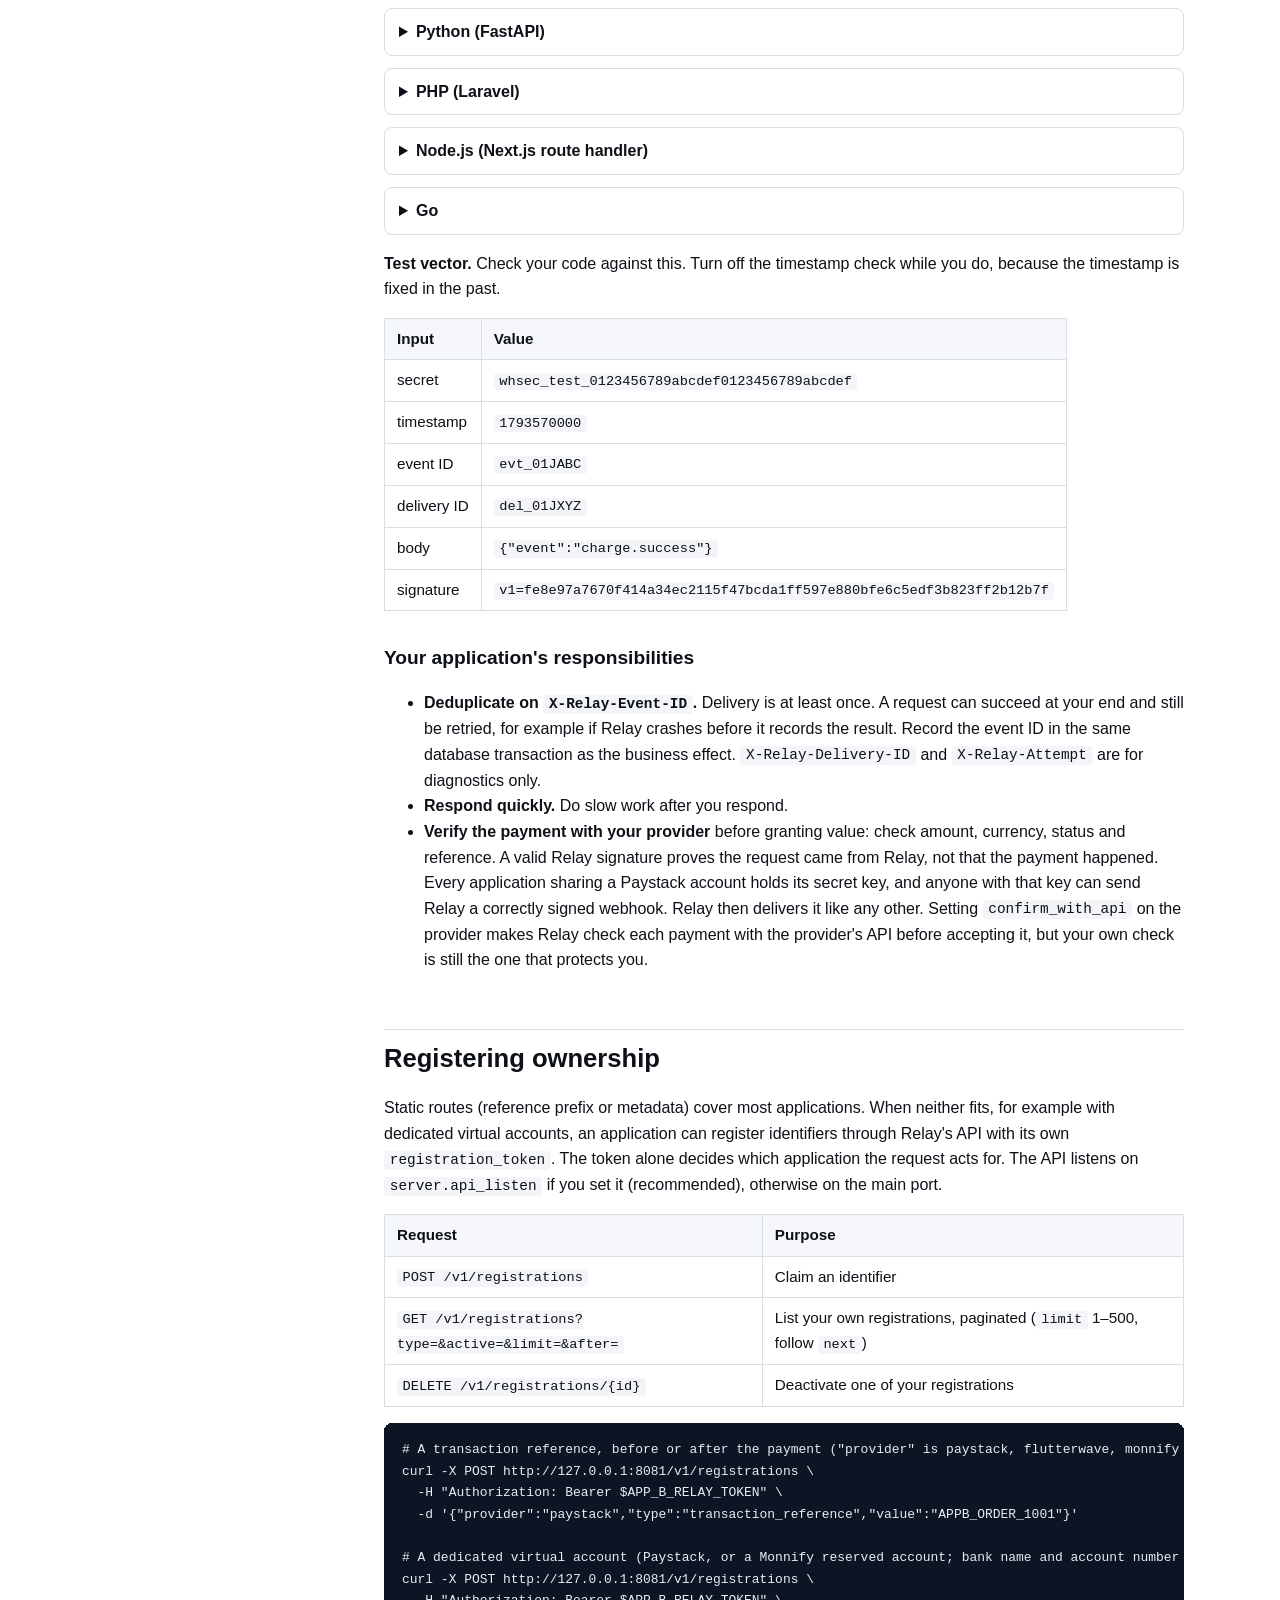
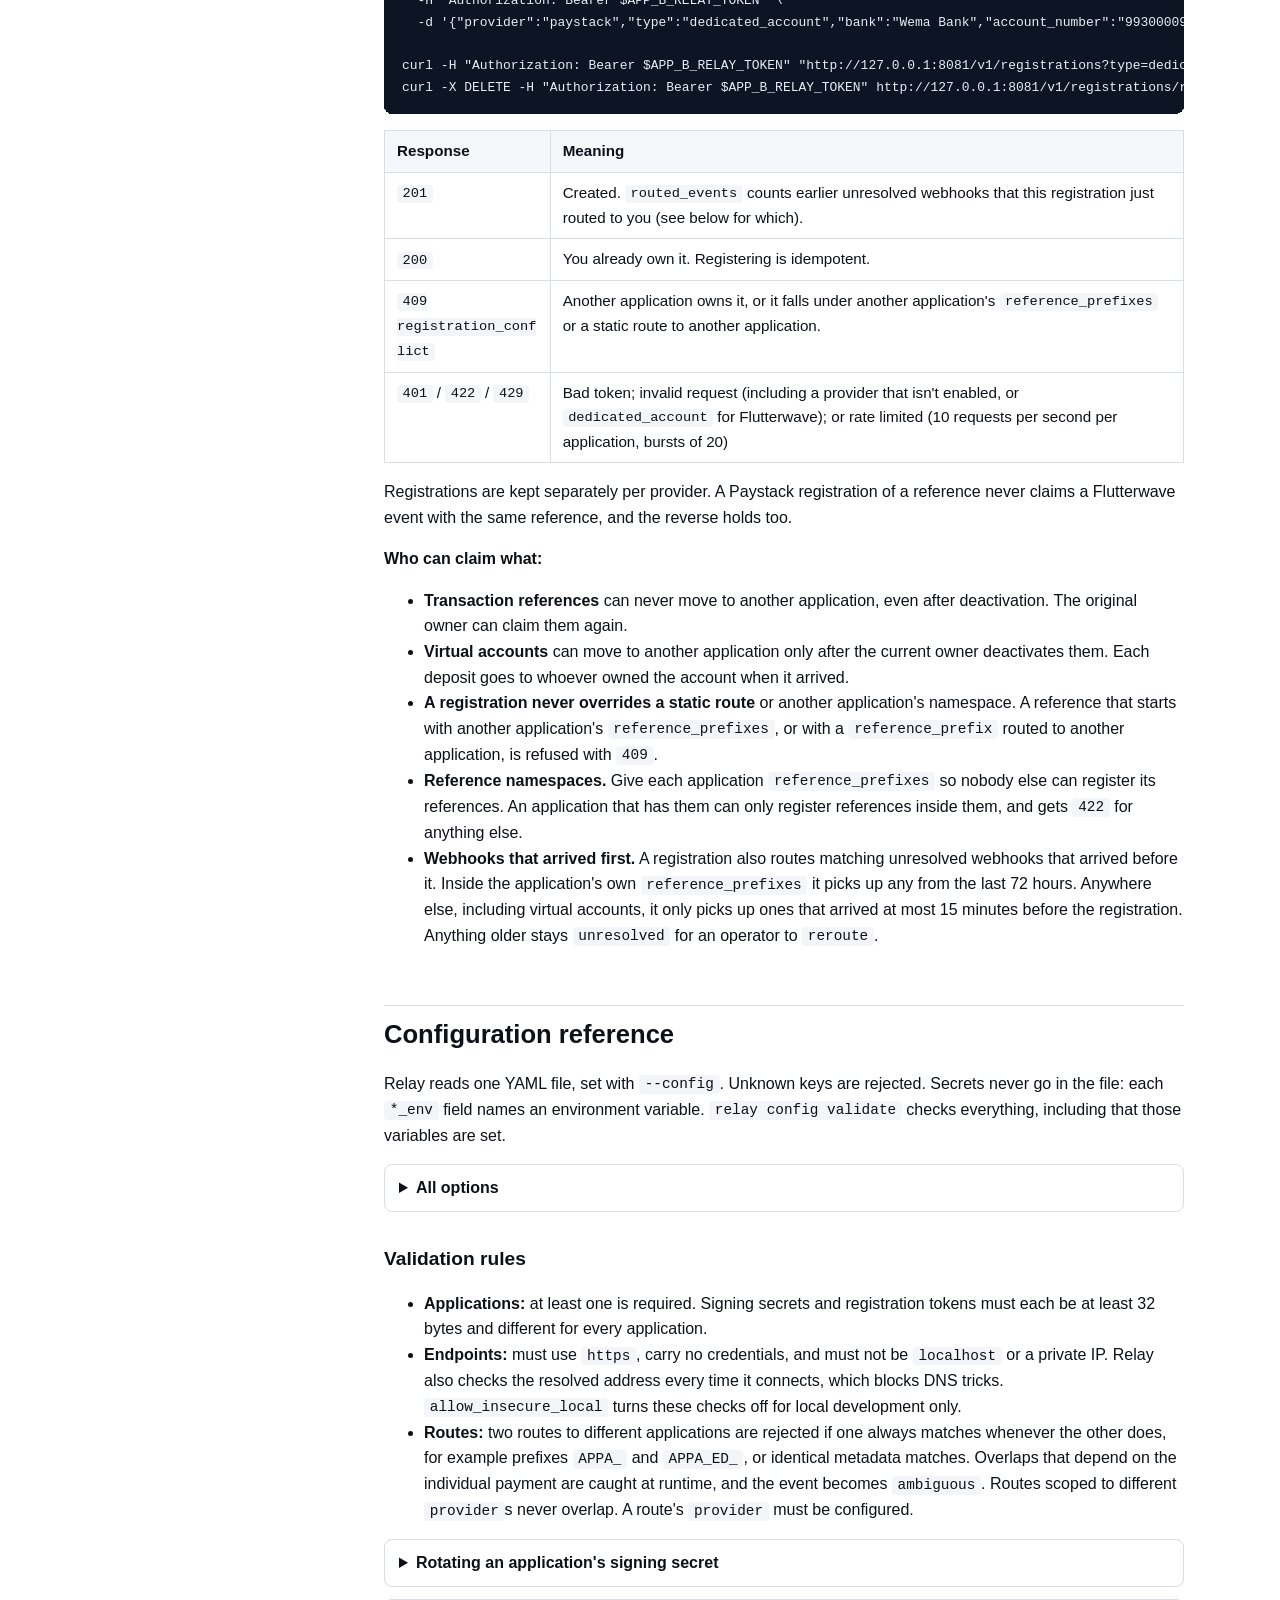
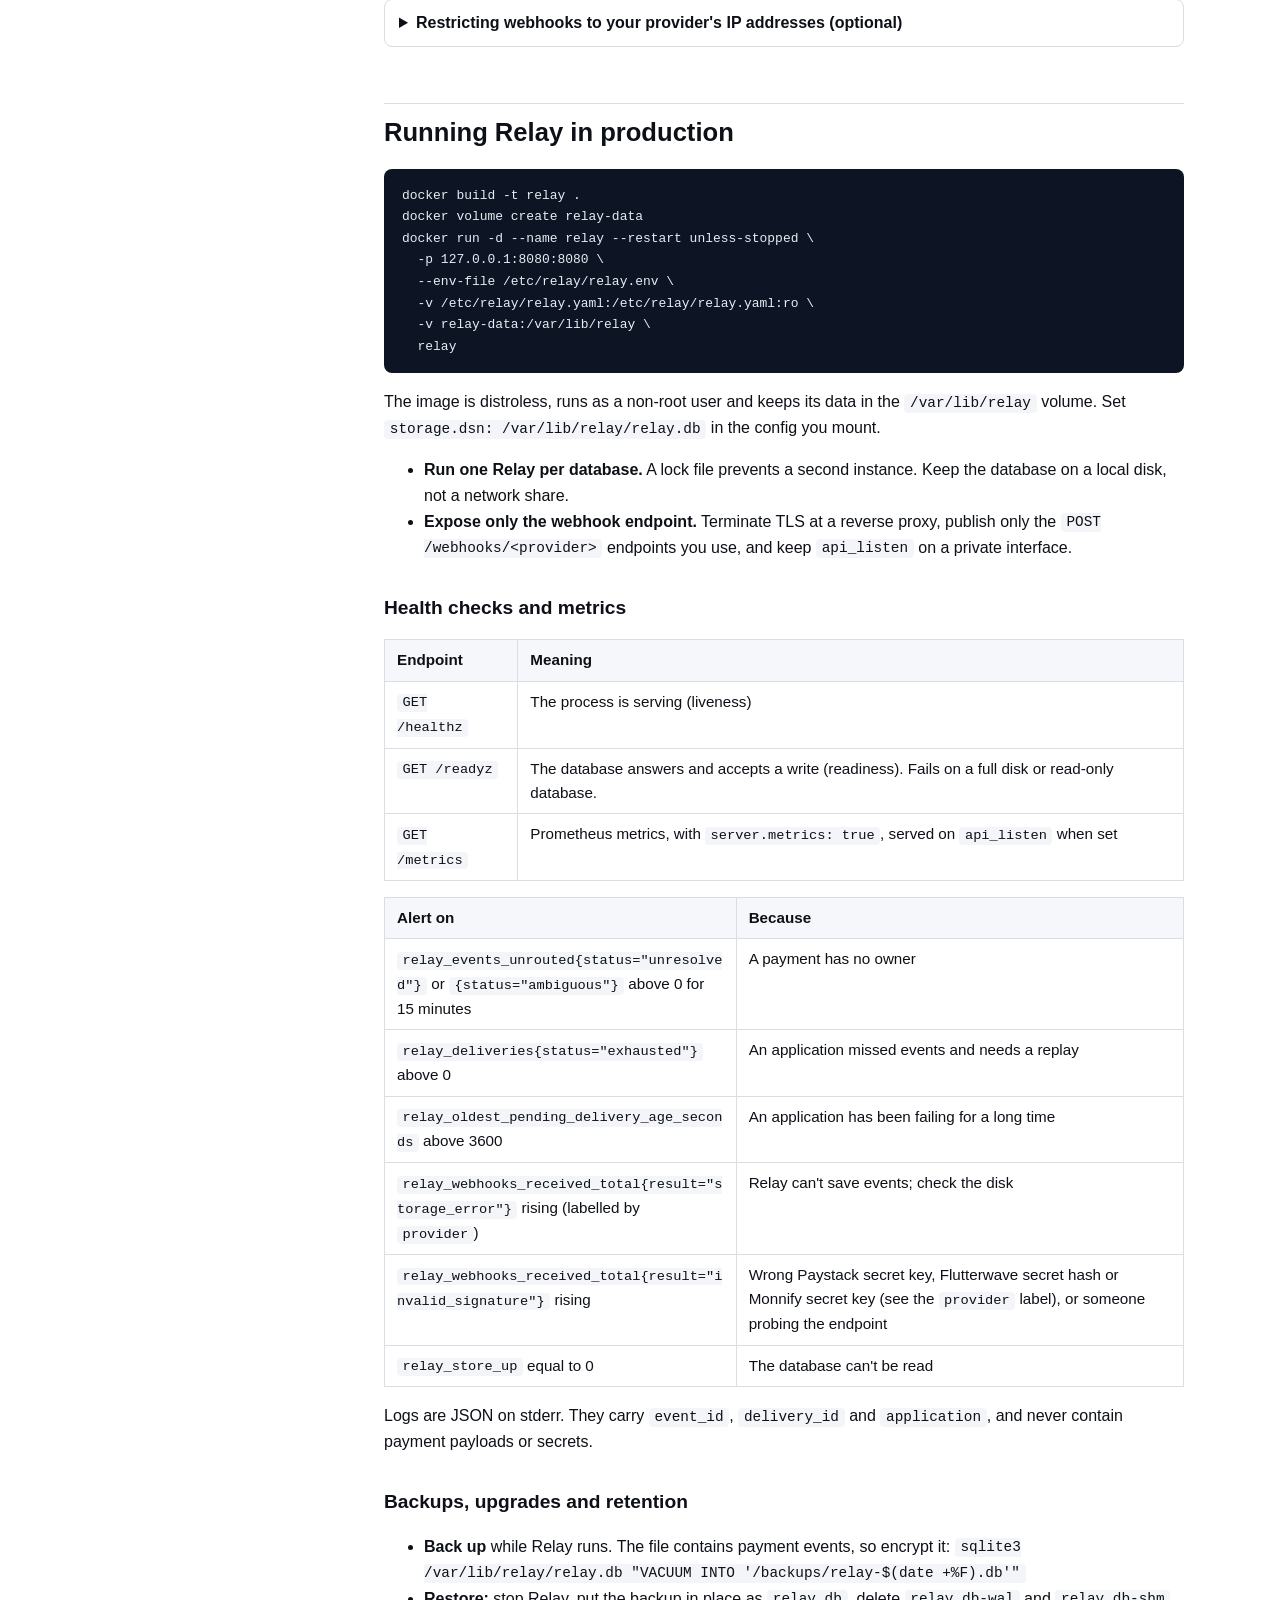
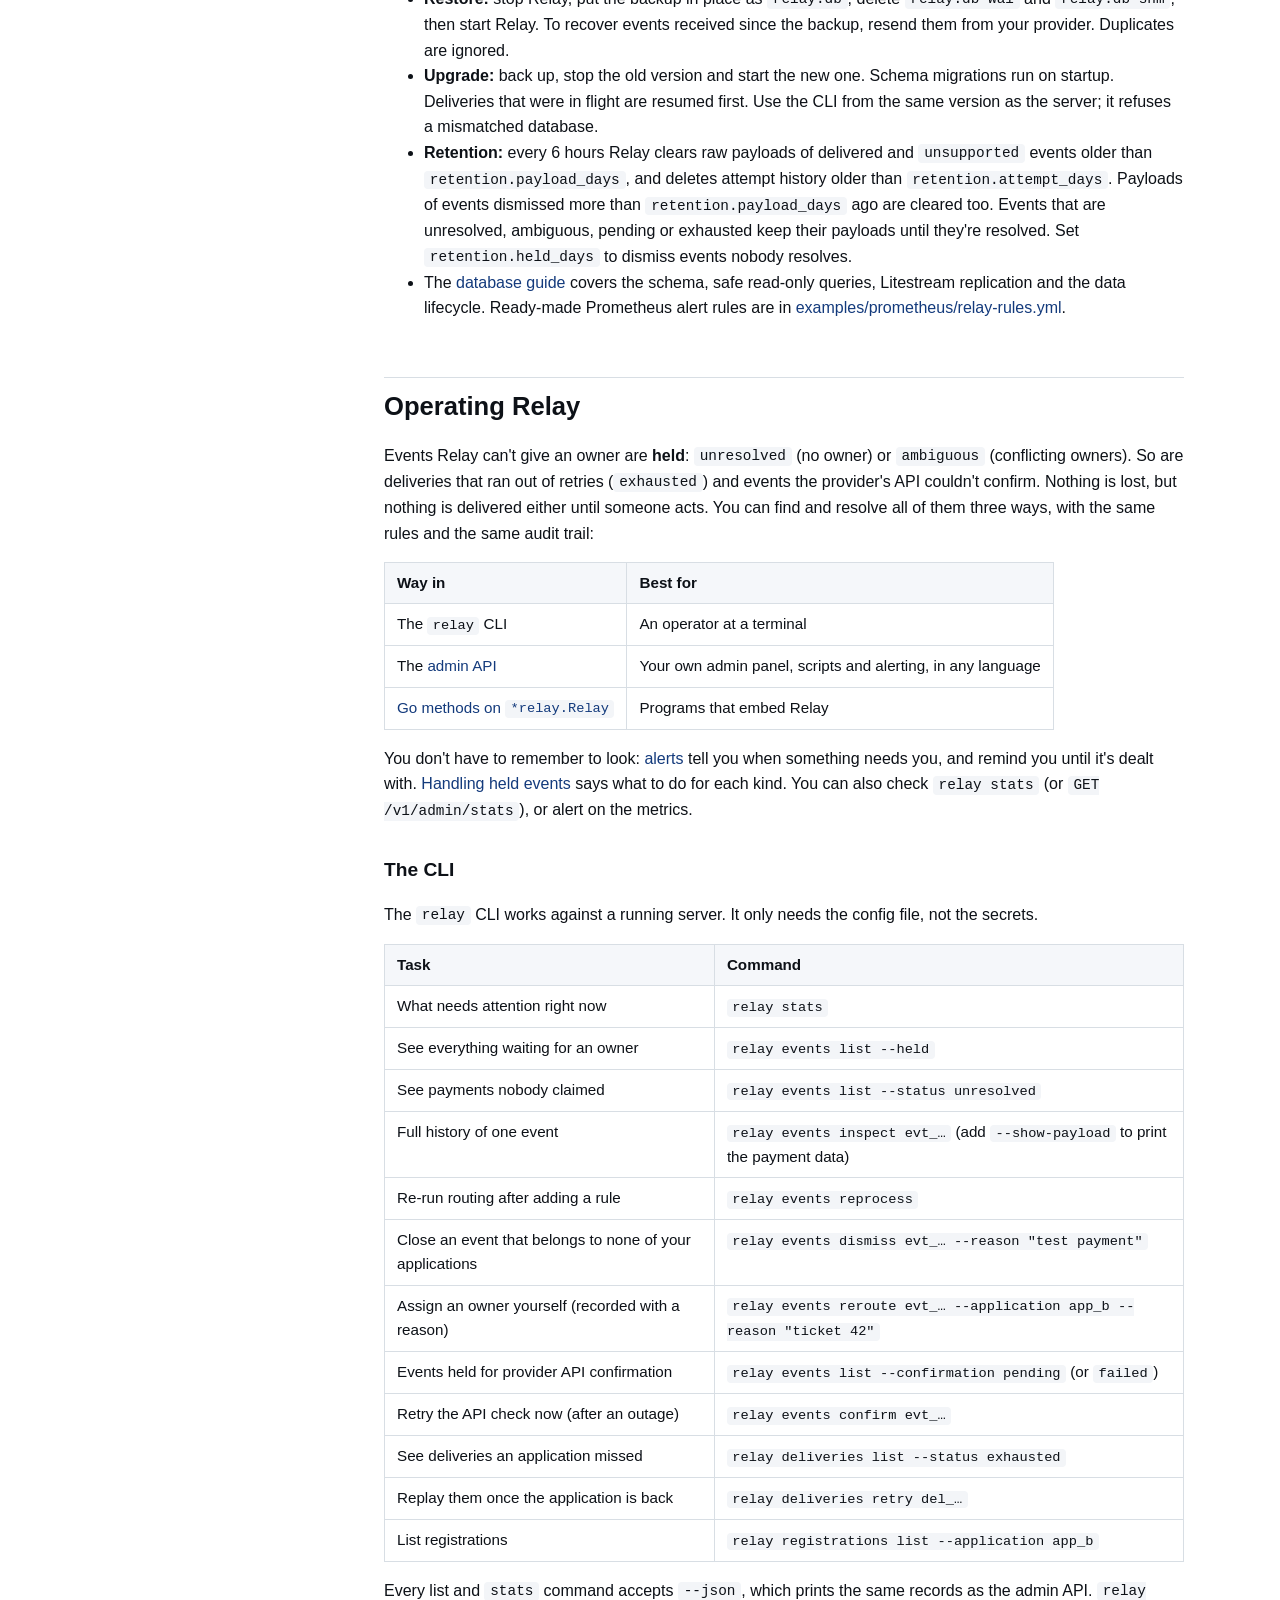
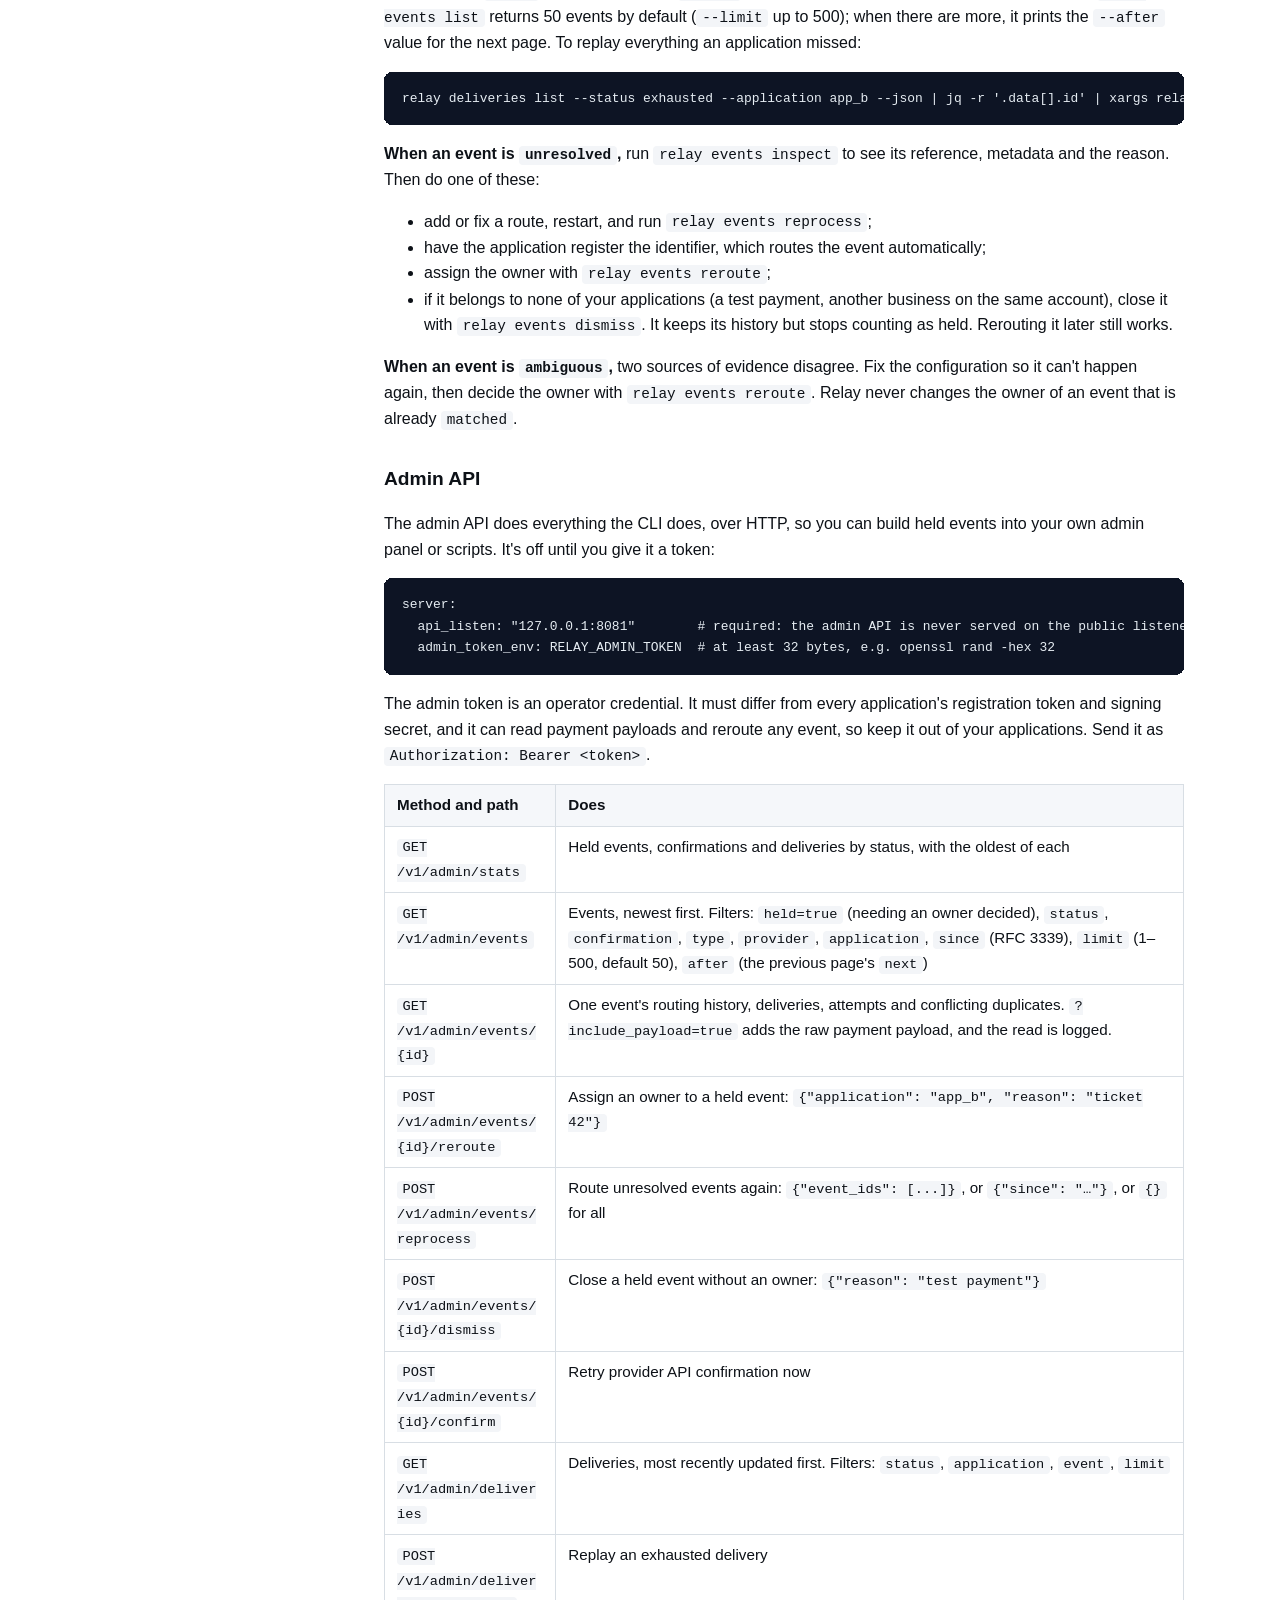
==== commit a5a0bc77: "Add operator tooling and alerting Adds the shared operator core, CLI commands, admin API, Go methods" ====
--- a/docs/docs.html
+++ b/docs/docs.html
@@ -51,6 +51,8 @@
       <li><a href="#configuration-reference">Configuration</a></li>
       <li><a href="#production">Production</a></li>
       <li><a href="#operating-relay">Operating Relay</a></li>
+      <li><a href="#admin-api">Admin API</a></li>
+      <li><a href="#alerts">Alerts</a></li>
       <li><a href="#switching">Switching to Relay</a></li>
       <li><a href="#performance">Performance</a></li>
       <li><a href="#faq">FAQ</a></li>
@@ -119,8 +121,8 @@
     <table>
       <tr><th>What Relay found</th><th>Status</th><th>What happens</th></tr>
       <tr><td>Exactly one owning application</td><td><code>matched</code></td><td>Delivered</td></tr>
-      <tr><td>No owner</td><td><code>unresolved</code></td><td>Held. You add a rule, the app registers the reference, or you assign it from the CLI.</td></tr>
-      <tr><td>Conflicting owners</td><td><code>ambiguous</code></td><td>Held. You decide from the CLI.</td></tr>
+      <tr><td>No owner</td><td><code>unresolved</code></td><td>Held. You add a rule, the app registers the reference, or you assign it (CLI, admin API or Go).</td></tr>
+      <tr><td>Conflicting owners</td><td><code>ambiguous</code></td><td>Held. You decide (CLI, admin API or Go). See <a href="#operating-relay">Operating Relay</a>.</td></tr>
       <tr><td>An event type Relay doesn't route yet</td><td><code>unsupported</code></td><td>Stored for audit, nothing to do</td></tr>
     </table>
     <p>Relay currently routes these payment events:</p>
@@ -530,7 +532,8 @@
 
 server:
   listen: ":8080"               # webhooks, /healthz, /readyz (and the API/metrics unless api_listen is set)
-  api_listen: "127.0.0.1:8081"  # optional private listener for /v1/registrations and /metrics
+  api_listen: "127.0.0.1:8081"  # optional private listener for /v1/registrations, /v1/admin and /metrics
+  admin_token_env: RELAY_ADMIN_TOKEN  # optional: enables the admin API on api_listen (32+ bytes, its own value)
   public_base_url: "https://relay.example.com"   # informational
   max_body_bytes: 1048576       # inbound webhook cap (default 1 MiB, max 16 MiB)
   max_concurrent_webhooks: 256  # webhooks processed at once; excess get 503 + Retry-After (the provider retries)
@@ -592,8 +595,16 @@
   allow_insecure_local: false   # DEVELOPMENT ONLY: allow http:// and private/loopback destinations
 
 retention:
-  payload_days: 90              # clear raw payloads this long after successful delivery
-  attempt_days: 90              # delete attempt history older than this</code></pre>
+  payload_days: 90              # clear raw payloads this long after successful delivery (or dismissal)
+  attempt_days: 90              # delete attempt history older than this
+  held_days: 0                  # dismiss events still unresolved/ambiguous after this many days, with an alert (0 = never)
+
+alerts:                         # optional: tell operators when something needs them (see Alerts)
+  url_env: RELAY_ALERTS_URL     # enables alerts; the URL is read from this variable (Slack URLs are secrets)
+  format: json                  # json (signed like deliveries) or slack
+  secret_env: RELAY_ALERTS_SECRET  # required for json: signing secret, 32+ bytes
+  digest_interval: 1m           # at most one digest this often (10s–1h)
+  reminder_interval: 24h        # re-send a summary while anything needs attention; 0s turns reminders off</code></pre>
     </details>
     <h3>Validation rules</h3>
     <ul>
@@ -692,35 +703,128 @@
         it refuses a mismatched database.</li>
       <li><strong>Retention:</strong> every 6 hours Relay clears raw payloads of delivered and
         <code>unsupported</code> events older than <code>retention.payload_days</code>, and deletes attempt history
-        older than <code>retention.attempt_days</code>. Events that are unresolved, ambiguous, pending or exhausted
-        keep their payloads until they're resolved.</li>
+        older than <code>retention.attempt_days</code>. Payloads of events dismissed more than
+        <code>retention.payload_days</code> ago are cleared too. Events that are unresolved, ambiguous, pending or
+        exhausted keep their payloads until they're resolved. Set <code>retention.held_days</code> to dismiss events
+        nobody resolves.</li>
+      <li>The <a href="https://github.com/khaleelhabeeb/relay/blob/main/docs/database.md">database guide</a> covers the schema, safe read-only queries,
+        Litestream replication and the data lifecycle. Ready-made Prometheus alert rules are in
+        <a href="https://github.com/khaleelhabeeb/relay/blob/main/examples/prometheus/relay-rules.yml">examples/prometheus/relay-rules.yml</a>.</li>
     </ul>
 
     <!-- ───────────────────────────── Operating -->
     <h2 id="operating-relay">Operating Relay</h2>
+    <p>Events Relay can't give an owner are <strong>held</strong>: <code>unresolved</code> (no owner) or
+      <code>ambiguous</code> (conflicting owners). So are deliveries that ran out of retries
+      (<code>exhausted</code>) and events the provider's API couldn't confirm. Nothing is lost, but nothing is
+      delivered either until someone acts. You can find and resolve all of them three ways, with the same rules and
+      the same audit trail:</p>
+    <table>
+      <tr><th>Way in</th><th>Best for</th></tr>
+      <tr><td>The <code>relay</code> CLI</td><td>An operator at a terminal</td></tr>
+      <tr><td>The <a href="#admin-api">admin API</a></td><td>Your own admin panel, scripts and alerting, in any language</td></tr>
+      <tr><td><a href="#go-library">Go methods on <code>*relay.Relay</code></a></td><td>Programs that embed Relay</td></tr>
+    </table>
+    <p>You don't have to remember to look: <a href="#alerts">alerts</a> tell you when something needs you, and
+      remind you until it's dealt with. <a href="https://github.com/khaleelhabeeb/relay/blob/main/docs/held-events.md">Handling held events</a> says what to
+      do for each kind. You can also check <code>relay stats</code> (or
+      <code>GET /v1/admin/stats</code>), or alert on the metrics.</p>
+
+    <h3 id="cli">The CLI</h3>
     <p>The <code>relay</code> CLI works against a running server. It only needs the config file, not the secrets.</p>
     <table>
       <tr><th>Task</th><th>Command</th></tr>
+      <tr><td>What needs attention right now</td><td><code>relay stats</code></td></tr>
+      <tr><td>See everything waiting for an owner</td><td><code>relay events list --held</code></td></tr>
       <tr><td>See payments nobody claimed</td><td><code>relay events list --status unresolved</code></td></tr>
       <tr><td>Full history of one event</td><td><code>relay events inspect evt_…</code> (add <code>--show-payload</code> to print the payment data)</td></tr>
       <tr><td>Re-run routing after adding a rule</td><td><code>relay events reprocess</code></td></tr>
+      <tr><td>Close an event that belongs to none of your applications</td><td><code>relay events dismiss evt_… --reason "test payment"</code></td></tr>
       <tr><td>Assign an owner yourself (recorded with a reason)</td><td><code>relay events reroute evt_… --application app_b --reason "ticket 42"</code></td></tr>
+      <tr><td>Events held for provider API confirmation</td><td><code>relay events list --confirmation pending</code> (or <code>failed</code>)</td></tr>
+      <tr><td>Retry the API check now (after an outage)</td><td><code>relay events confirm evt_…</code></td></tr>
       <tr><td>See deliveries an application missed</td><td><code>relay deliveries list --status exhausted</code></td></tr>
       <tr><td>Replay them once the application is back</td><td><code>relay deliveries retry del_…</code></td></tr>
       <tr><td>List registrations</td><td><code>relay registrations list --application app_b</code></td></tr>
     </table>
-    <p>Every list command accepts <code>--json</code>. To replay everything an application missed:</p>
-<pre><code>relay deliveries list --status exhausted --application app_b --json | jq -r '.[].id' | xargs relay deliveries retry</code></pre>
+    <p>Every list and <code>stats</code> command accepts <code>--json</code>, which prints the same records as the
+      admin API. <code>relay events list</code> returns 50 events by default (<code>--limit</code> up to 500); when
+      there are more, it prints the <code>--after</code> value for the next page. To replay everything an
+      application missed:</p>
+<pre><code>relay deliveries list --status exhausted --application app_b --json | jq -r '.data[].id' | xargs relay deliveries retry</code></pre>
     <p><strong>When an event is <code>unresolved</code>,</strong> run <code>relay events inspect</code> to see its
       reference, metadata and the reason. Then do one of these:</p>
     <ul>
       <li>add or fix a route, restart, and run <code>relay events reprocess</code>;</li>
       <li>have the application register the identifier, which routes the event automatically;</li>
-      <li>assign the owner with <code>relay events reroute</code>.</li>
+      <li>assign the owner with <code>relay events reroute</code>;</li>
+      <li>if it belongs to none of your applications (a test payment, another business on the same account),
+        close it with <code>relay events dismiss</code>. It keeps its history but stops counting as held.
+        Rerouting it later still works.</li>
     </ul>
     <p><strong>When an event is <code>ambiguous</code>,</strong> two sources of evidence disagree. Fix the
       configuration so it can't happen again, then decide the owner with <code>relay events reroute</code>. Relay
       never changes the owner of an event that is already <code>matched</code>.</p>
+
+    <h3 id="admin-api">Admin API</h3>
+    <p>The admin API does everything the CLI does, over HTTP, so you can build held events into your own admin
+      panel or scripts. It's off until you give it a token:</p>
+<pre><code>server:
+  api_listen: "127.0.0.1:8081"        # required: the admin API is never served on the public listener
+  admin_token_env: RELAY_ADMIN_TOKEN  # at least 32 bytes, e.g. openssl rand -hex 32</code></pre>
+    <p>The admin token is an operator credential. It must differ from every application's registration token and
+      signing secret, and it can read payment payloads and reroute any event, so keep it out of your applications.
+      Send it as <code>Authorization: Bearer &lt;token&gt;</code>.</p>
+    <table>
+      <tr><th>Method and path</th><th>Does</th></tr>
+      <tr><td><code>GET /v1/admin/stats</code></td><td>Held events, confirmations and deliveries by status, with the oldest of each</td></tr>
+      <tr><td><code>GET /v1/admin/events</code></td><td>Events, newest first. Filters: <code>held=true</code> (needing an owner decided), <code>status</code>, <code>confirmation</code>, <code>type</code>, <code>provider</code>, <code>application</code>, <code>since</code> (RFC 3339), <code>limit</code> (1–500, default 50), <code>after</code> (the previous page's <code>next</code>)</td></tr>
+      <tr><td><code>GET /v1/admin/events/{id}</code></td><td>One event's routing history, deliveries, attempts and conflicting duplicates. <code>?include_payload=true</code> adds the raw payment payload, and the read is logged.</td></tr>
+      <tr><td><code>POST /v1/admin/events/{id}/reroute</code></td><td>Assign an owner to a held event: <code>{"application": "app_b", "reason": "ticket 42"}</code></td></tr>
+      <tr><td><code>POST /v1/admin/events/reprocess</code></td><td>Route unresolved events again: <code>{"event_ids": [...]}</code>, or <code>{"since": "…"}</code>, or <code>{}</code> for all</td></tr>
+      <tr><td><code>POST /v1/admin/events/{id}/dismiss</code></td><td>Close a held event without an owner: <code>{"reason": "test payment"}</code></td></tr>
+      <tr><td><code>POST /v1/admin/events/{id}/confirm</code></td><td>Retry provider API confirmation now</td></tr>
+      <tr><td><code>GET /v1/admin/deliveries</code></td><td>Deliveries, most recently updated first. Filters: <code>status</code>, <code>application</code>, <code>event</code>, <code>limit</code></td></tr>
+      <tr><td><code>POST /v1/admin/deliveries/{id}/retry</code></td><td>Replay an exhausted delivery</td></tr>
+    </table>
+<pre><code>curl -s -H "Authorization: Bearer $RELAY_ADMIN_TOKEN" \
+  'http://127.0.0.1:8081/v1/admin/events?status=unresolved'</code></pre>
+    <p>Errors use the same body as the registration API, <code>{"error": {"code", "message"}}</code>:
+      <code>unauthorized</code> (401), <code>not_found</code> (404), <code>validation_failed</code> (422),
+      <code>invalid_state</code> (409, e.g. rerouting an event that already has an owner or retrying a delivery that
+      isn't exhausted) and <code>admin_disabled</code> (404, no admin token configured). Reroutes made through the
+      API are recorded as <code>operator</code> decisions with the reason and <code>via admin api</code>.</p>
+
+    <h3 id="alerts">Alerts</h3>
+    <p>Relay can tell you when something needs you, so you don't have to poll. Each of these raises an alert once,
+      when it happens:</p>
+    <table>
+      <tr><th>Alert</th><th>Meaning</th></tr>
+      <tr><td><code>event.unresolved</code></td><td>A payment arrived and no application owns it</td></tr>
+      <tr><td><code>event.ambiguous</code></td><td>More than one application claims a payment</td></tr>
+      <tr><td><code>delivery.exhausted</code></td><td>An application missed an event: its retries are used up</td></tr>
+      <tr><td><code>confirmation.failed</code></td><td>The provider's API never confirmed an event, so it isn't delivered</td></tr>
+      <tr><td><code>confirmation.rejected</code></td><td>The provider's API disowned a signed webhook: someone holding the secret may be forging events</td></tr>
+      <tr><td><code>dedup.conflict</code></td><td>A duplicate webhook carried different ownership identifiers: possible forgery</td></tr>
+      <tr><td><code>event.expired</code></td><td>An event was held longer than <code>retention.held_days</code> and was dismissed</td></tr>
+    </table>
+    <p>Alerts are grouped into a <strong>digest</strong>, sent at most once per <code>digest_interval</code>
+      (default 1 minute), so a misconfigured route doesn't flood you. Each digest lists up to 50 alerts, counts all
+      of them, and includes the current totals. Alerts that no longer apply by the time the digest is built are left
+      out. While anything still needs attention, a <strong>reminder</strong> with the totals goes out every
+      <code>reminder_interval</code> (default 24 hours). Digests never contain payment payloads.</p>
+<pre><code>alerts:
+  url_env: RELAY_ALERTS_URL   # a Slack incoming-webhook URL
+  format: slack</code></pre>
+    <p>Or send signed JSON to your own endpoint with <code>format: json</code> (the default) and
+      <code>secret_env</code>. It's signed exactly like a delivery, with the digest ID as both
+      <code>X-Relay-Event-ID</code> and <code>X-Relay-Delivery-ID</code>, so the same verification code (or
+      <code>receiver.Verify</code> in Go) checks it. Its body is <code>{"type": "relay.alerts", "id", "sent_at",
+      "reminder", "counts", "alerts", "omitted", "stats"}</code>.</p>
+    <p>Alerts are recorded in the same database transaction as the change they report, so a crash never loses one.
+      If your endpoint is down, the same alerts are sent again at the next interval; they're kept for 7 days. Set
+      <code>retention.held_days</code> to dismiss events nobody resolves, with a final <code>event.expired</code>
+      alert. Embedded in Go, <code>relay.WithAlertHandler</code> receives the same digests.</p>
 
     <!-- ───────────────────────────── Switching -->
     <h2 id="switching">Switching your provider to Relay</h2>
@@ -926,10 +1030,19 @@
 go r.Run(ctx)                                          // delivery and retention workers
 
 // Claim a reference in-process when you create an order:
-_, routed, err := r.RegisterReference(ctx, "billing", "paystack", "ORDER_1001")</code></pre>
+_, routed, err := r.RegisterReference(ctx, "billing", "paystack", "ORDER_1001")
+
+// Find and resolve held events from your own code:
+page, err := r.Events(ctx, admin.EventFilter{Status: admin.StatusUnresolved})
+_, err = r.Reroute(ctx, page.Events[0].ID, "billing", "legacy order, ticket 42")</code></pre>
+    <p>The operator methods <code>Events</code>, <code>Event</code>, <code>Reroute</code>, <code>Reprocess</code>,
+      <code>RetryConfirmation</code>, <code>Deliveries</code>, <code>RetryDelivery</code> and <code>Stats</code> do what
+      the CLI and the <a href="#admin-api">admin API</a> do, with the same rules. Mount
+      <code>r.AdminHandler()</code> on a private listener to serve the admin API yourself.</p>
     <table>
       <tr><th>Package</th><th>Use it to</th></tr>
-      <tr><td><code>relay</code></td><td>Embed Relay: <code>New</code>, <code>Handler</code>/<code>WebhookHandler</code>/<code>APIHandler</code>, <code>Run</code>/<code>ListenAndServe</code>, <code>RegisterReference</code></td></tr>
+      <tr><td><code>relay</code></td><td>Embed Relay: <code>New</code>, <code>Handler</code>/<code>WebhookHandler</code>/<code>APIHandler</code>/<code>AdminHandler</code>, <code>Run</code>/<code>ListenAndServe</code>, <code>RegisterReference</code>, and the operator methods</td></tr>
+      <tr><td><code>relay/admin</code></td><td>The records the operator methods, admin API and <code>--json</code> output share: <code>Event</code>, <code>EventDetail</code>, <code>Delivery</code>, <code>Stats</code> and the filters</td></tr>
       <tr><td><code>relay/config</code></td><td>Load <code>relay.yaml</code>, or build and <code>Validate</code> a configuration in Go</td></tr>
       <tr><td><code>relay/receiver</code></td><td>Verify Relay's deliveries in a Go application (<code>receiver.Handler</code>)</td></tr>
       <tr><td><code>relay/provider</code></td><td>The <code>Adapter</code> interface. Implement it and pass <code>relay.WithProvider</code> to add a payment provider.</td></tr>
